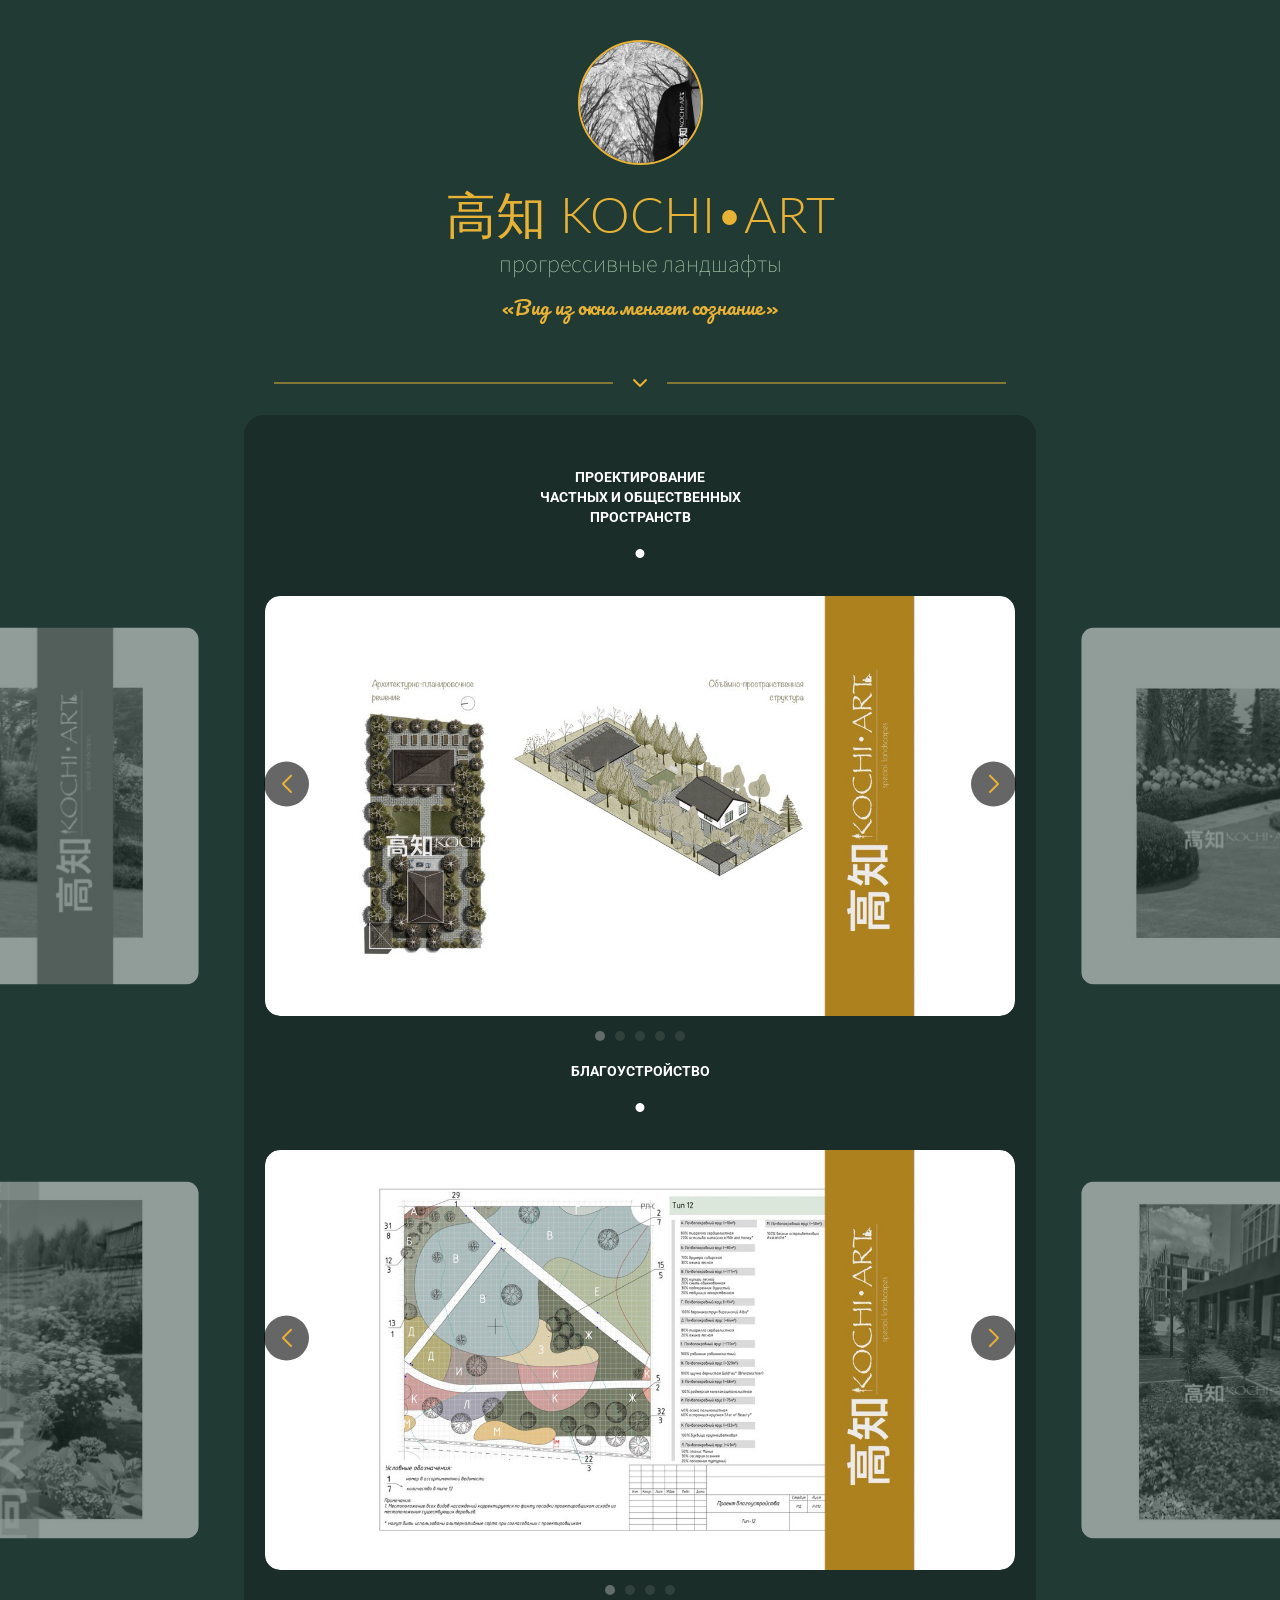
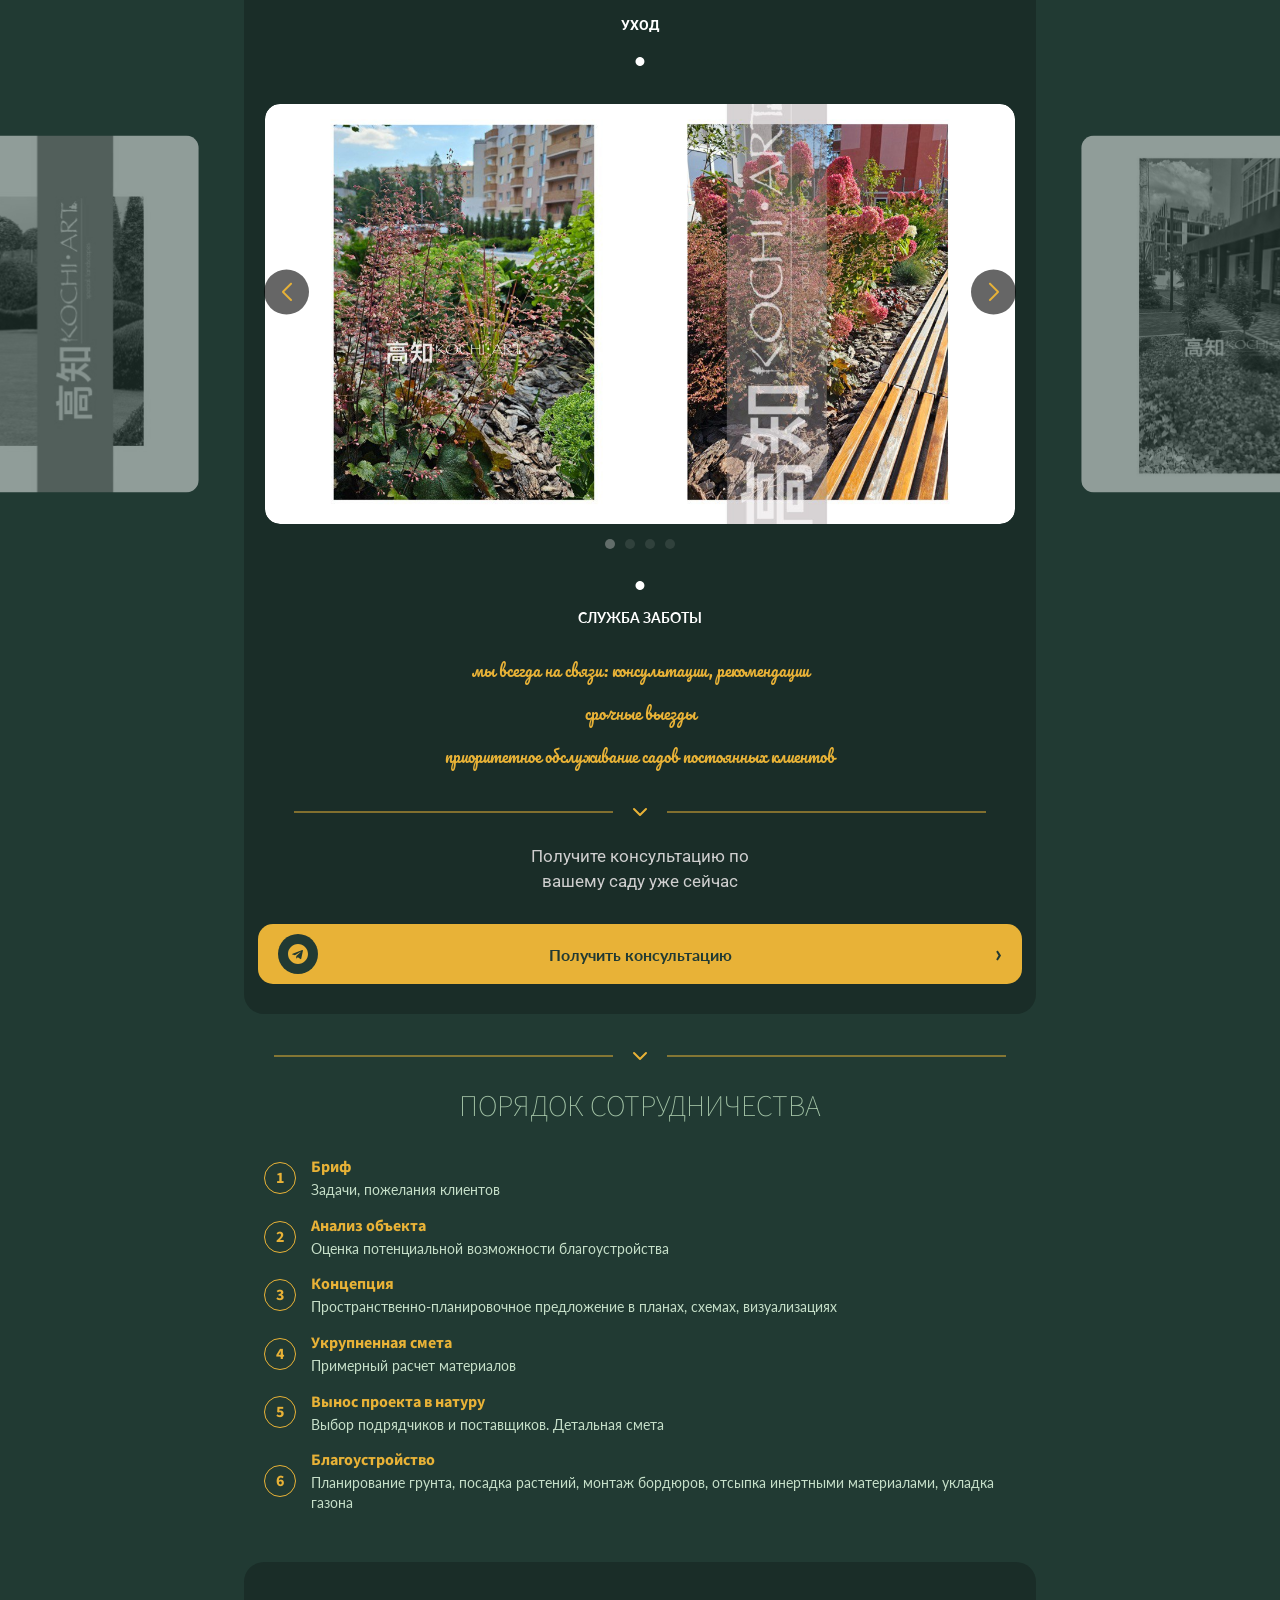
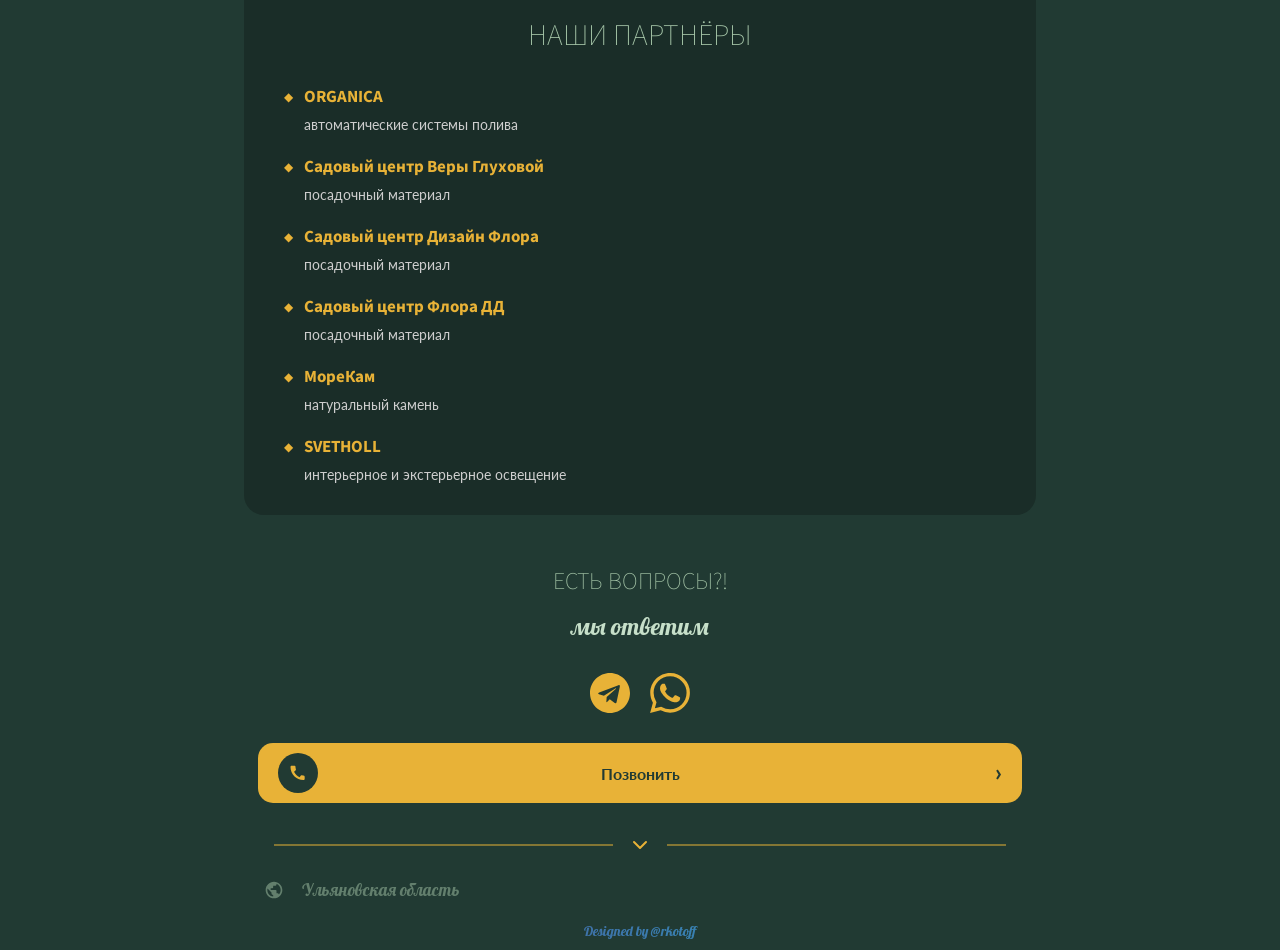
==== index.html @ e055a1ef "отовый адаптив для сайта" ====
<!DOCTYPE html>
<html lang="ru">
<head>
    <meta charset="UTF-8">
    <meta name="viewport" content="width=device-width, initial-scale=1.0">
    <title>KOCHI•ART | Ландшафт</title>
    <link rel="preconnect" href="https://fonts.googleapis.com">
    <link rel="preconnect" href="https://fonts.gstatic.com" crossorigin>
    <link href="https://fonts.googleapis.com/css2?family=Lato:wght@300;400;700&family=Lobster&family=Pacifico&family=Roboto&family=Source+Sans+Pro:wght@200&display=swap" rel="stylesheet">
    <link rel="stylesheet" href="https://cdn.jsdelivr.net/npm/swiper@11/swiper-bundle.min.css">
    <link rel="stylesheet" href="style.css">
</head>
<body>
    <div class="container">
        <!-- HEADER -->
        <header class="profile">
            <img src="images/avatar.jpg" alt="Аватар" class="avatar">
            <h1 class="main-title">高知 KOCHI•ART</h1>
            <p class="description">прогрессивные ландшафты</p>
            <p class="slogan">«Вид из окна меняет сознание»</p>
        </header>
    </div>

    <div class="header-divider">
        <svg width="24" height="24" viewBox="0 0 24 24" fill="none" xmlns="http://www.w3.org/2000/svg">
            <path d="M6 9L12 15L18 9" stroke="currentColor" stroke-width="2" stroke-linecap="round" stroke-linejoin="round"/>
        </svg>
    </div>

        <!-- ОБЩИЙ ФОН ДЛЯ ВСЕХ КАРУСЕЛЕЙ -->
        <div class="carousel-background">
            
            <!-- КАРУСЕЛЬ 1: ПРОЕКТИРОВАНИЕ -->
            <section class="service-section" id="services">
                <div class="carousel-header">
                    <h2 class="block-title">ПРОЕКТИРОВАНИЕ<br>ЧАСТНЫХ И ОБЩЕСТВЕННЫХ<br>ПРОСТРАНСТВ</h2>
                    <div class="separator">•</div>
                </div>
                
                <div class="swiper-container">
                    <div class="swiper mySwiper">
                        <div class="swiper-wrapper">
                            <div class="swiper-slide"><img src="images/photo1.jpg" alt="Проект 1"></div>
                            <div class="swiper-slide"><img src="images/photo2.jpg" alt="Проект 2"></div>
                            <div class="swiper-slide"><img src="images/photo3.jpg" alt="Проект 3"></div>
                            <div class="swiper-slide"><img src="images/photo4.jpg" alt="Проект 4"></div>
                            <div class="swiper-slide"><img src="images/photo5.jpg" alt="Проект 5"></div>
                        </div>
                        <div class="swiper-button-next"></div>
                        <div class="swiper-button-prev"></div>
                    </div>
                    <div class="swiper-pagination-outer"></div>
                </div>
            </section>

            <!-- КАРУСЕЛЬ 2: БЛАГОУСТРОЙСТВО -->
            <section class="service-section">
                <div class="carousel-header">
                    <h2 class="block-title">БЛАГОУСТРОЙСТВО</h2>
                    <div class="separator">•</div>
                </div>
                
                <div class="swiper-container">
                    <div class="swiper mySwiper2">
                        <div class="swiper-wrapper">
                            <div class="swiper-slide"><img src="images/photo6.jpg" alt="Благоустройство 1"></div>
                            <div class="swiper-slide"><img src="images/photo7.jpg" alt="Благоустройство 2"></div>
                            <div class="swiper-slide"><img src="images/photo8.jpg" alt="Благоустройство 3"></div>
                            <div class="swiper-slide"><img src="images/photo9.jpg" alt="Благоустройство 4"></div>
                        </div>
                        <div class="swiper-button-next"></div>
                        <div class="swiper-button-prev"></div>
                    </div>
                    <div class="swiper-pagination-outer"></div>
                </div>
            </section>

            <!-- КАРУСЕЛЬ 3: УХОД -->
            <section class="service-section">
                <div class="carousel-header">
                    <h2 class="block-title">УХОД</h2>
                    <div class="separator">•</div>
                </div>
                
                <div class="swiper-container">
                    <div class="swiper mySwiper3">
                        <div class="swiper-wrapper">
                            <div class="swiper-slide"><img src="images/photo10.jpg" alt="Уход 1"></div>
                            <div class="swiper-slide"><img src="images/photo11.jpg" alt="Уход 2"></div>
                            <div class="swiper-slide"><img src="images/photo1.jpg" alt="Уход 3"></div>
                            <div class="swiper-slide"><img src="images/photo2.jpg" alt="Уход 4"></div>
                        </div>
                        <div class="swiper-button-next"></div>
                        <div class="swiper-button-prev"></div>
                    </div>
                    <div class="swiper-pagination-outer"></div>
                </div>
            </section>

            <!-- СЛУЖБА ЗАБОТЫ (Текст перенесен на фон) -->
            <section class="service-section">
                <div class="separator">•</div>
                <h2 class="care-title">СЛУЖБА ЗАБОТЫ</h2>
                
                <div class="care-features">
                    <p class="care-feature">мы всегда на связи: консультации, рекомендации</p>
                    <p class="care-feature">срочные выезды</p>
                    <p class="care-feature">приоритетное обслуживание садов постоянных клиентов</p>
                </div>

                <div class="header-divider care-divider-line">
                    <svg width="24" height="24" viewBox="0 0 24 24" fill="none" xmlns="http://www.w3.org/2000/svg">
                        <path d="M6 9L12 15L18 9" stroke="currentColor" stroke-width="2" stroke-linecap="round" stroke-linejoin="round"/>
                    </svg>
                </div>

                <p class="care-cta-text">Получите консультацию по<br>вашему саду уже сейчас</p>

                <a href="https://t.me/k_irina_dd" class="care-cta-button">
                    <div class="care-button-icon">
                        <svg viewBox="0 0 24 24" fill="currentColor">
                            <path d="M12 0C5.373 0 0 5.373 0 12s5.373 12 12 12 12-5.373 12-12S18.627 0 12 0zm5.894 8.221l-1.97 9.28c-.145.658-.537.818-1.084.508l-3-2.21-1.446 1.394c-.14.18-.357.295-.6.295l.213-3.053 5.56-5.022c.242-.213-.054-.334-.373-.121l-6.869 4.326-2.96-.924c-.64-.203-.658-.64.135-.954l11.566-4.458c.538-.196 1.006.128.832.941z"/>
                        </svg>
                    </div>
                    <span>Получить консультацию</span>
                    <div class="care-button-arrow">›</div>
                </a>
            </section>

        </div>
        <!-- КОНЕЦ ОБЩЕГО ФОНА -->

    <!-- РАЗДЕЛИТЕЛЬ -->
    <div class="header-divider" style="margin-top: 30px;">
        <svg width="24" height="24" viewBox="0 0 24 24" fill="none" xmlns="http://www.w3.org/2000/svg">
            <path d="M6 9L12 15L18 9" stroke="currentColor" stroke-width="2" stroke-linecap="round" stroke-linejoin="round"/>
        </svg>
    </div>

    <!-- ПОРЯДОК СОТРУДНИЧЕСТВА -->
    <h2 class="cooperation-title">ПОРЯДОК СОТРУДНИЧЕСТВА</h2>

    <div class="cooperation-list">
        <div class="cooperation-item">
            <div class="coop-number">1</div>
            <div class="coop-content">
                <div class="coop-name">Бриф</div>
                <div class="coop-desc">Задачи, пожелания клиентов</div>
            </div>
        </div>
        <div class="cooperation-item">
            <div class="coop-number">2</div>
            <div class="coop-content">
                <div class="coop-name">Анализ объекта</div>
                <div class="coop-desc">Оценка потенциальной возможности благоустройства</div>
            </div>
        </div>
        <div class="cooperation-item">
            <div class="coop-number">3</div>
            <div class="coop-content">
                <div class="coop-name">Концепция</div>
                <div class="coop-desc">Пространственно-планировочное предложение в планах, схемах, визуализациях</div>
            </div>
        </div>
        <div class="cooperation-item">
            <div class="coop-number">4</div>
            <div class="coop-content">
                <div class="coop-name">Укрупненная смета</div>
                <div class="coop-desc">Примерный расчет материалов</div>
            </div>
        </div>
        <div class="cooperation-item">
            <div class="coop-number">5</div>
            <div class="coop-content">
                <div class="coop-name">Вынос проекта в натуру</div>
                <div class="coop-desc">Выбор подрядчиков и поставщиков. Детальная смета</div>
            </div>
        </div>
        <div class="cooperation-item">
            <div class="coop-number">6</div>
            <div class="coop-content">
                <div class="coop-name">Благоустройство</div>
                <div class="coop-desc">Планирование грунта, посадка растений, монтаж бордюров, отсыпка инертными материалами, укладка газона</div>
            </div>
        </div>
    </div>

    <!-- НАШИ ПАРТНЁРЫ -->
    <div class="carousel-background partners-block">
        <h2 class="partners-title">НАШИ ПАРТНЁРЫ</h2>
        
        <div class="partners-grid">
            <div class="partner-item">
                <div class="partner-name">ORGANICA</div>
                <div class="partner-desc">автоматические системы полива</div>
            </div>
            <div class="partner-item">
                <div class="partner-name">Садовый центр Веры Глуховой</div>
                <div class="partner-desc">посадочный материал</div>
            </div>
            <div class="partner-item">
                <div class="partner-name">Садовый центр Дизайн Флора</div>
                <div class="partner-desc">посадочный материал</div>
            </div>
            <div class="partner-item">
                <div class="partner-name">Садовый центр Флора ДД</div>
                <div class="partner-desc">посадочный материал</div>
            </div>
            <div class="partner-item">
                <div class="partner-name">МореКам</div>
                <div class="partner-desc">натуральный камень</div>
            </div>
            <div class="partner-item">
                <div class="partner-name">SVETHOLL</div>
                <div class="partner-desc">интерьерное и экстерьерное освещение</div>
            </div>
        </div>
    </div>

        <!-- КОНТАКТЫ И ПОДВАЛ -->
        <h2 class="questions-title">ЕСТЬ ВОПРОСЫ?!</h2>
        <p class="answer-text">мы ответим</p>

        <div class="messengers-row">
            <a href="https://t.me/k_irina_dd" class="messenger-btn">
                <svg viewBox="0 0 24 24" fill="currentColor">
                    <path d="M12 0C5.373 0 0 5.373 0 12s5.373 12 12 12 12-5.373 12-12S18.627 0 12 0zm5.894 8.221l-1.97 9.28c-.145.658-.537.818-1.084.508l-3-2.21-1.446 1.394c-.14.18-.357.295-.6.295l.213-3.053 5.56-5.022c.242-.213-.054-.334-.373-.121l-6.869 4.326-2.96-.924c-.64-.203-.658-.64.135-.954l11.566-4.458c.538-.196 1.006.128.832.941z"/>
                </svg>
            </a>
            <a href="https://wa.me/79176158055" class="messenger-btn">
                <svg viewBox="0 0 24 24" fill="currentColor">
                    <path d="M17.472 14.382c-.297-.149-1.758-.867-2.03-.967-.273-.099-.471-.148-.67.15-.197.297-.767.966-.94 1.164-.173.199-.347.223-.644.075-.297-.15-1.255-.463-2.39-1.475-.883-.788-1.48-1.761-1.653-2.059-.173-.297-.018-.458.13-.606.134-.133.298-.347.446-.52.149-.174.198-.298.298-.497.099-.198.05-.371-.025-.52-.075-.149-.669-1.612-.916-2.207-.242-.579-.487-.5-.669-.51-.173-.008-.371-.01-.57-.01-.198 0-.52.074-.792.372-.272.297-1.04 1.016-1.04 2.479 0 1.462 1.065 2.875 1.213 3.074.149.198 2.096 3.2 5.077 4.487.709.306 1.262.489 1.694.625.712.227 1.36.195 1.871.118.571-.085 1.758-.719 2.006-1.413.248-.694.248-1.289.173-1.413-.074-.124-.272-.198-.57-.347m-5.421 7.403h-.004a9.87 9.87 0 01-5.031-1.378l-.361-.214-3.741.982.998-3.648-.235-.374a9.86 9.86 0 01-1.51-5.26c.001-5.45 4.436-9.884 9.888-9.884 2.64 0 5.122 1.03 6.988 2.898a9.825 9.825 0 012.893 6.994c-.003 5.45-4.437 9.884-9.885 9.884m8.413-18.297A11.815 11.815 0 0012.05 0C5.495 0 .16 5.335.157 11.892c0 2.096.547 4.142 1.588 5.945L.057 24l6.305-1.654a11.882 11.882 0 005.683 1.448h.005c6.554 0 11.89-5.335 11.893-11.893a11.821 11.821 0 00-3.48-8.413z"/>
                </svg>
            </a>
        </div>

        <a href="tel:+79176158055" class="care-cta-button call-button">
            <div class="care-button-icon">
                <svg viewBox="0 0 24 24" fill="currentColor">
                    <path d="M20.01 15.38c-1.23 0-2.42-.2-3.53-.56a.977.977 0 00-1.01.24l-1.57 1.97c-2.83-1.49-5.15-3.8-6.62-6.63l1.97-1.57c.26-.29.35-.69.24-1.01a17.502 17.502 0 01-.56-3.53c0-.54-.45-.99-.99-.99H4.19C3.65 3.28 3 3.92 3 4.72c0 8.61 6.96 15.57 15.57 15.57.8 0 1.44-.65 1.44-1.19V16.37c0-.55-.45-.99-.99-.99z"/>
                </svg>
            </div>
            <span>Позвонить</span>
            <div class="care-button-arrow">›</div>
        </a>

        <div class="header-divider">
            <svg width="24" height="24" viewBox="0 0 24 24" fill="none" xmlns="http://www.w3.org/2000/svg">
                <path d="M6 9L12 15L18 9" stroke="currentColor" stroke-width="2" stroke-linecap="round" stroke-linejoin="round"/>
            </svg>
        </div>

        <div class="footer-location">
            <svg width="20" height="20" viewBox="0 0 24 24" fill="currentColor" xmlns="http://www.w3.org/2000/svg" style="margin-right: 8px;">
                <path d="M12 2C6.48 2 2 6.48 2 12C2 17.52 6.48 22 12 22C17.52 22 22 17.52 22 12C22 6.48 17.52 2 12 2ZM11 19.93C7.05 19.44 4 16.08 4 12C4 11.38 4.08 10.79 4.21 10.21L9 15V16C9 17.1 9.9 18 11 18V19.93ZM17.9 17.39C17.64 16.58 16.9 16 16 16H15V13C15 12.45 14.55 12 14 12H8V10H10C10.55 10 11 9.55 11 9V7H13C14.1 7 15 6.1 15 5V4.59C17.93 5.78 20 8.65 20 12C20 14.08 19.2 15.97 17.9 17.39Z"/>
            </svg>
            <span>Ульяновская область</span>
        </div>

        <a href="https://t.me/rkotoff" class="designer-credit">Designed by @rkotoff</a>
    <script src="https://cdn.jsdelivr.net/npm/swiper@11/swiper-bundle.min.js"></script>
    <script>
        // Массив классов твоих слайдеров
        const sliders = ['.mySwiper', '.mySwiper2', '.mySwiper3'];

        sliders.forEach(selector => {
            new Swiper(selector, {
                centeredSlides: true,
                loop: true,
                loopedSlides: 4, // Обязательно для корректной работы loop + auto
                slideToClickedSlide: true, // При клике на боковой слайд он встанет в центр
                grabCursor: true, // Курсор-рука для удобства
                observer: true, // Обновляет слайдер при изменении элементов
                observeParents: true, // Обновляет слайдер при изменении родительских блоков
                watchSlidesProgress: true, // Следит за прогрессом для корректных анимаций
                roundLengths: true, // Округляет значения, чтобы текст и фото не размывались
                navigation: {
                    nextEl: `${selector} .swiper-button-next`,
                    prevEl: `${selector} .swiper-button-prev`,
                },
                pagination: {
                    // Ищем пагинацию, которая идет сразу после слайдера
                    el: `${selector} + .swiper-pagination-outer`,
                    type: 'bullets',
                    clickable: true,
                },
                // Адаптивные настройки (breakpoints)
                breakpoints: {
                    // Настройки для мобильных (ширина >= 320px)
                    320: {
                        slidesPerView: 'auto',
                        spaceBetween: 5
                    },
                    // Настройки для планшетов и десктопов (ширина >= 768px)
                    768: {
                        slidesPerView: 'auto', // Автоматическая ширина (как было раньше)
                        spaceBetween: 10
                    }
                }
            });
        });
    </script>
</body>
</html>
---- style.css ----
:root {
    --bg-color: #213a33;
    --card-bg: #1a2d28;
    --gold: #e8b237;
    --text-green: #c6dfc9;
    --white: #ffffff;
}

body {
    background-color: var(--bg-color);
    color: var(--text-green);
    font-family: 'Lato', sans-serif;
    margin: 0;
    overflow-x: hidden;
}

/* Глобальная настройка для корректного расчета ширины с учетом отступов */
*, *::before, *::after {
    box-sizing: border-box;
}

.container {
    width: 100%;
    max-width: 480px;
    margin: 0 auto;
    padding: 20px 0;
}

/* ======================================== */
/* HEADER */
/* ======================================== */
.profile { 
    text-align: center; 
    padding: 0 20px; 
}

.avatar { 
    width: 125px; 
    height: 125px; 
    border-radius: 50%; 
    border: 2px solid var(--gold); 
    margin: 20px auto; 
    object-fit: cover; 
    display: block; 
}

.main-title { 
    font-family: 'Lato', sans-serif;
    font-weight: 300;
    color: var(--gold);
    font-size: 50px;
    line-height: 58px;
    margin: 10px 0 5px;
}

.description { 
    font-family: 'Source Sans Pro', sans-serif;
    font-weight: 200;
    color: rgb(164, 196, 167);
    font-size: 24px;
    line-height: 34px;
    margin: 5px 0;
}

.slogan { 
    font-family: 'Pacifico', cursive;
    font-weight: 400;
    color: var(--gold);
    font-size: 20px;
    line-height: 29px;
    margin: 10px 0;
}

.header-divider {
    display: flex;
    align-items: center;
    justify-content: center;
    margin: 20px auto; /* Центрируем блок */
    width: 100%;
    max-width: 792px;
    padding: 0 15px;   /* Отступы по краям */
    box-sizing: border-box;
    color: var(--gold);
}

.header-divider::before,
.header-divider::after {
    content: '';
    display: block;
    flex: 1;           /* Линии растягиваются на всю ширину */
    height: 2px;       /* Увеличили высоту на 1 пиксель */
    background: var(--gold);
    margin: 0 15px;
    opacity: 0.5;
}

.care-divider-line {
    width: auto;
    margin: 20px 20px;
}

/* ======================================== */
/* ОБЩИЙ ФОН ДЛЯ ВСЕХ КАРУСЕЛЕЙ */
/* ======================================== */
.carousel-background {
    background-color: var(--card-bg);
    width: 100%;
    max-width: 792px;
    margin: 0 auto;
    border-radius: 20px;
    padding: 40px 0 30px;
}

/* ======================================== */
/* СЕКЦИИ КАРУСЕЛЕЙ */
/* ======================================== */
.service-section { 
    text-align: center; 
}

.carousel-header {
    margin-bottom: 20px; /* От заголовка до фото */
    padding: 0 20px;
}

.block-title { 
    font-family: 'Roboto', sans-serif;
    font-weight: 700;
    color: rgb(255, 255, 255);
    font-size: 14px;
    line-height: 20px;
    text-transform: uppercase;
    margin-bottom: 10px;
}

.separator { 
    color: var(--white); 
    font-size: 24px; 
    margin: 5px 0 0; 
}

/* ======================================== */
/* КОНТЕЙНЕР СЛАЙДЕРА - ЦЕНТРИРОВАНИЕ */
/* ======================================== */
.swiper-container {
    width: 100%;
    max-width: 100%;
    margin: 0 auto;
    position: relative;
}

.swiper {
    width: 100%;
    padding: 10px 0 !important;
    overflow: visible !important;
}

.swiper-wrapper {
    display: flex;
}

.swiper-slide {
    width: 310px;
    height: 190px;
    border-radius: 15px;
    overflow: hidden;
    flex-shrink: 0;
    /* Центрируем картинку внутри слайда */
    display: flex;
    justify-content: center;
    align-items: center;
}

.swiper-slide-active {
}

.swiper-slide img {
    width: 100%;
    height: 100%;
    object-fit: cover;
    border-radius: 15px;
    filter: grayscale(100%);
    /* Переносим анимацию сюда */
    transition: all 0.4s ease;
    transform: scale(0.85);
    opacity: 0.5;
}

.swiper-slide-active img {
    filter: grayscale(0%);
    transform: scale(1);
    opacity: 1;
}

/* Стрелки навигации */
.swiper-button-next,
.swiper-button-prev {
    width: 45px !important;
    height: 45px !important;
    background: rgba(0, 0, 0, 0.6) !important;
    border-radius: 50% !important;
    color: var(--gold) !important;
    top: 50% !important;
    transform: translateY(-50%) !important;
    z-index: 20;
}

.swiper-button-next::after,
.swiper-button-prev::after {
    font-size: 18px !important;
    font-weight: bold !important;
}

.swiper-button-next {
    right: 20px !important;
}

.swiper-button-prev {
    left: 20px !important;
}

/* ======================================== */
/* ПАГИНАЦИЯ - ОТСТУПЫ */
/* ======================================== */
.swiper-pagination-outer {
    margin-top: 5px; /* 5px от фото до кружочков */
    margin-bottom: 20px; /* 20px от кружочков до следующего заголовка */
    display: flex;
    justify-content: center;
    align-items: center;
}

.swiper-pagination-bullet {
    width: 10px;
    height: 10px;
    background: #30413c !important;
    opacity: 1 !important;
    margin: 0 5px !important;
}

.swiper-pagination-bullet-active {
    background: #626d6a !important;
    opacity: 1 !important;
}

/* ======================================== */
/* Блок Порядок сотрудничества */
/* ======================================== */
.workflow-list {
    padding: 0 25px;
    text-align: center;
}

.workflow-list p {
    font-size: 14px;
    color: var(--text-green);
    margin: 8px 0;
    line-height: 1.4;
}

/* ======================================== */
/* Нижние элементы */
/* ======================================== */
.dark-card, .button-row, .tap-button-outline { 
    margin: 12px 15px; 
}

.dark-card { 
    background: var(--card-bg); 
    border-radius: 15px; 
    padding: 25px; 
    text-align: center; 
}

.script-text { 
    font-family: 'Pacifico', cursive; 
    color: var(--text-green); 
    font-size: 22px; 
}

.button-row { 
    display: flex; 
    gap: 10px; 
}

.tap-button { 
    flex: 1; 
    background: var(--gold); 
    color: var(--bg-color); 
    text-align: center; 
    padding: 16px; 
    border-radius: 15px; 
    font-weight: 700; 
    text-decoration: none; 
}

.tap-button-outline { 
    display: block; 
    border: 2px solid var(--gold); 
    color: var(--gold); 
    text-align: center; 
    padding: 16px; 
    border-radius: 15px; 
    font-weight: 700; 
    text-decoration: none; 
}

.footer-location { 
    text-align: center; 
    font-size: 13px; 
    opacity: 0.5; 
    margin-top: 20px; 
    padding-bottom: 40px; 
}

/* ======================================== */
/* СЛУЖБА ЗАБОТЫ */
/* ======================================== */
.care-service-section {
    padding: 60px 15px;
    text-align: center;
    margin: 0 15px;
}

.care-title {
    color: var(--white);
    font-size: 14px;
    font-weight: 700;
    text-transform: uppercase;
    margin-bottom: 30px;
}

.care-features {
    margin-bottom: 30px;
}

.care-feature {
    font-family: 'Pacifico', cursive;
    color: var(--gold);
    font-size: 16px;
    margin: 15px 0;
}

.care-divider {
    margin: 30px 0;
    color: var(--gold);
    font-size: 24px;
}

.care-subtitle {
    color: var(--text-green);
    font-size: 16px;
    margin-bottom: 30px;
}

.care-button {
    display: flex;
    align-items: center;
    justify-content: space-between;
    background: var(--gold);
    color: var(--bg-color);
    padding: 20px 25px;
    border-radius: 12px;
    text-decoration: none;
    font-weight: 700;
    font-size: 16px;
}

.care-button-icon {
    position: absolute;
    left: 20px;
    width: 40px;
    height: 40px;
    background: var(--bg-color);
    border-radius: 50%;
    display: flex;
    align-items: center;
    justify-content: center;
    margin-right: 0;
}

.care-button-icon svg {
    width: 20px;
    height: 20px;
    fill: var(--gold);
}

.care-button-arrow {
    position: absolute;
    right: 20px;
    font-size: 24px;
    margin-left: 0;
    margin-bottom: 4px; /* Визуально поднимаем стрелку для центрирования */
}

/* Новые стили для призыва к действию внутри фона */
.care-cta-text {
    font-family: 'Roboto', sans-serif;
    font-weight: 400;
    color: rgb(206, 206, 206);
    font-size: 17px;
    line-height: 25px;
    margin: 20px 0 30px;
}

.care-cta-button {
    display: flex;
    align-items: center;
    justify-content: center; /* Центрируем текст */
    width: auto; /* Автоматическая ширина, чтобы работали отступы */
    max-width: 764px;
    height: 60px;
    background: var(--gold);
    color: var(--bg-color);
    border-radius: 15px;
    text-decoration: none;
    font-weight: 700;
    font-size: 16px;
    padding: 0 65px; /* Увеличили отступы, чтобы текст не налезал на иконки */
    margin: 0 auto; /* Центрирование */
    position: relative;
    overflow: hidden; /* Чтобы блик не вылезал за границы */
    position: relative; /* Для абсолютного позиционирования иконок */
}

/* Анимация блика */
.care-cta-button::before {
    content: '';
    position: absolute;
    top: 0;
    left: -50px;
    width: 20px;
    height: 100%;
    background: linear-gradient(to right, transparent, rgba(255, 255, 255, 0.6), transparent);
    transform: skewX(-20deg);
    animation: shine 3s infinite linear;
}

@keyframes shine {
    0% { left: -50px; }
    20% { left: 120%; } /* Быстрый пролет */
    100% { left: 120%; } /* Пауза */
}

/* ======================================== */
/* ПОРЯДОК СОТРУДНИЧЕСТВА */
/* ======================================== */
.cooperation-title {
    font-family: "Source Sans Pro", sans-serif;
    font-weight: 200;
    color: rgb(164, 196, 167);
    font-size: 30px;
    line-height: 38px;
    text-align: center;
    margin: 20px 0 30px;
}

.cooperation-list {
    width: 100%;
    max-width: 792px;
    margin: 0 auto 50px;
    padding: 0 20px;
    box-sizing: border-box;
}

.cooperation-item {
    display: flex;
    align-items: center;
    margin-bottom: 15px;
}

.coop-number {
    font-family: "Source Sans Pro", sans-serif;
    font-weight: 700;
    color: var(--gold);
    font-size: 16px;
    margin-right: 15px;
    width: 32px;
    height: 32px;
    border: 1px solid var(--gold);
    border-radius: 50%;
    display: flex;
    align-items: center;
    justify-content: center;
    flex-shrink: 0;
}

.coop-name {
    font-family: "Source Sans Pro", sans-serif;
    font-weight: 700;
    color: var(--gold);
    font-size: 16px;
    margin-bottom: 2px;
}

.coop-desc {
    font-family: 'Lato', sans-serif;
    color: var(--text-green);
    font-size: 14px;
    line-height: 1.4;
}

/* ======================================== */
/* НАШИ ПАРТНЁРЫ */
/* ======================================== */
.partners-block {
    margin-bottom: 50px;
    text-align: center;
    padding-top: 30px;
}

.partners-title {
    font-family: "Source Sans Pro", sans-serif;
    font-weight: 200;
    color: rgb(164, 196, 167);
    font-size: 30px;
    line-height: 38px;
    margin-bottom: 30px;
}

.partners-grid {
    display: flex;
    flex-direction: column;
    text-align: left;
    gap: 20px;
    padding: 0 40px;
}

.partner-item {
    width: 100%;
    position: relative;
    padding-left: 20px; /* Место для символа */
    box-sizing: border-box;
}

.partner-item::before {
    content: '◆'; /* Золотой ромб */
    position: absolute;
    left: 0;
    top: 4px;
    color: var(--gold);
    font-size: 12px;
}

.partner-name {
    font-family: "Source Sans Pro", sans-serif;
    font-weight: 700;
    color: rgb(232, 178, 55);
    font-size: 17px;
    line-height: 25px;
    margin-bottom: 5px;
}

.partner-desc {
    font-family: 'Lato', sans-serif;
    font-weight: 400;
    color: rgb(206, 206, 206);
    font-size: 14px;
    line-height: 20px;
}

/* ======================================== */
/* КОНТАКТЫ И ПОДВАЛ */
/* ======================================== */
.questions-title {
    font-family: "Source Sans Pro", sans-serif;
    font-weight: 200;
    color: rgb(164, 196, 167);
    font-size: 24px;
    line-height: 34px;
    text-align: center;
    margin: 40px 0 10px;
}

.answer-text {
    font-family: 'Lobster', cursive;
    font-weight: 400;
    color: rgb(198, 223, 201);
    font-size: 24px;
    line-height: 34px;
    text-align: center;
    margin: 0 0 30px;
    padding: 0 15px; /* Добавляем отступы, чтобы текст не прилипал к краям на мобильном */
}

.messengers-row {
    display: flex;
    justify-content: center;
    gap: 20px;
    margin-bottom: 30px;
}

.messenger-btn {
    width: 40px;
    height: 40px;
    color: var(--gold);
    transition: transform 0.2s;
}

.messenger-btn:active {
    transform: scale(0.95);
}

.call-button {
    margin-bottom: 30px; /* Отступ до разделителя */
}

.footer-location {
    font-family: 'Lobster', cursive;
    font-weight: 400;
    color: rgb(164, 196, 167);
    font-size: 17px;
    line-height: 25px;
    width: 100%;
    max-width: 792px;
    margin: 0 auto 20px; /* Центрируем блок */
    padding: 0 20px;   /* Небольшие отступы для мобильных */
    box-sizing: border-box;
    display: flex;
    align-items: center;
    gap: 10px;
}

.designer-credit {
    font-family: 'Lobster', cursive;
    font-size: 14px;
    text-align: center;
    margin-bottom: 10px;
    font-weight: 400;
    display: block;
    text-decoration: none;
    background: linear-gradient(90deg, #5b247a, #1bcedf, #5b247a); /* Темно-фиолетовый перелив */
    background-size: 200% auto;
    -webkit-background-clip: text;
    -webkit-text-fill-color: transparent;
    animation: shineText 3s linear infinite;
}

@keyframes shineText {
    to {
        background-position: 200% center;
    }
}

/* ======================================== */
/* АДАПТИВНОСТЬ */
/* ======================================== */
@media (max-width: 768px) {
    .carousel-background {
        width: auto;
        margin-left: 5px;
        margin-right: 5px;
        border-radius: 20px;
        padding: 30px 0;
    }

    /* Добавляем отступы для кнопки консультации на мобильных */
    .care-cta-button {
        margin-left: 20px;
        margin-right: 20px;
    }
    
    .swiper {
        overflow: hidden !important;
    }

    .swiper-container {
        width: 100%;
    }
    
    .swiper-slide {
        width: 80%;
        height: auto;
        aspect-ratio: 3 / 2;
        border-radius: 15px;
    }

    /* Возвращаем стрелки навигации на мобильных */
    .swiper-button-next,
    .swiper-button-prev {
        display: flex !important;
        width: 35px !important; /* Увеличили на ~15% */
        height: 35px !important;
        top: 60% !important; /* Опускаем еще ниже, чтобы попасть в центр фото */
    }

    .swiper-button-next::after,
    .swiper-button-prev::after {
        font-size: 14px !important; /* Чуть увеличили стрелочку */
    }
    
    .main-title {
        font-size: 32px;
        line-height: 44px;
    }
    
    .description {
        font-size: 18px;
        line-height: 26px;
        padding: 0 10px; /* Чтобы длинный текст не прилипал */
    }
    
    .partners-grid {
        padding: 0 20px;
    }
}

/* Добавляем стиль для планшетов (между мобилкой и ноутбуком) */
@media (min-width: 769px) and (max-width: 1023px) {
    .container {
        max-width: 720px; /* Оптимальная ширина для планшета */
    }
    
    /* Логика как на мобильном: скрываем лишнее, резиновая ширина */
    .swiper {
        overflow: hidden !important;
    }

    .swiper-slide {
        width: 80%;
        height: auto;
        aspect-ratio: 3 / 2;
    }

    /* Стрелки как на мобильном */
    .swiper-button-next,
    .swiper-button-prev {
        width: 35px !important;
        height: 35px !important;
        top: 60% !important;
    }

    .swiper-button-next::after,
    .swiper-button-prev::after {
        font-size: 14px !important;
    }
}

/* Добавляем промежуточный стиль для ноутбуков (от 1024px) */
@media (min-width: 1024px) {
    .container {
        max-width: 900px;
    }
    
    .swiper-slide {
        width: 750px; /* Увеличили, чтобы заполнить фон как на ПК */
        height: 420px;
    }
}

/* Расширяем стиль больших мониторов (включая 1600x900 и 1920x1080) */
@media (min-width: 1440px) {
    .swiper-slide {
        width: 770px;
        height: 430px;
    }
    
    .container {
        max-width: 1400px;
    }
}
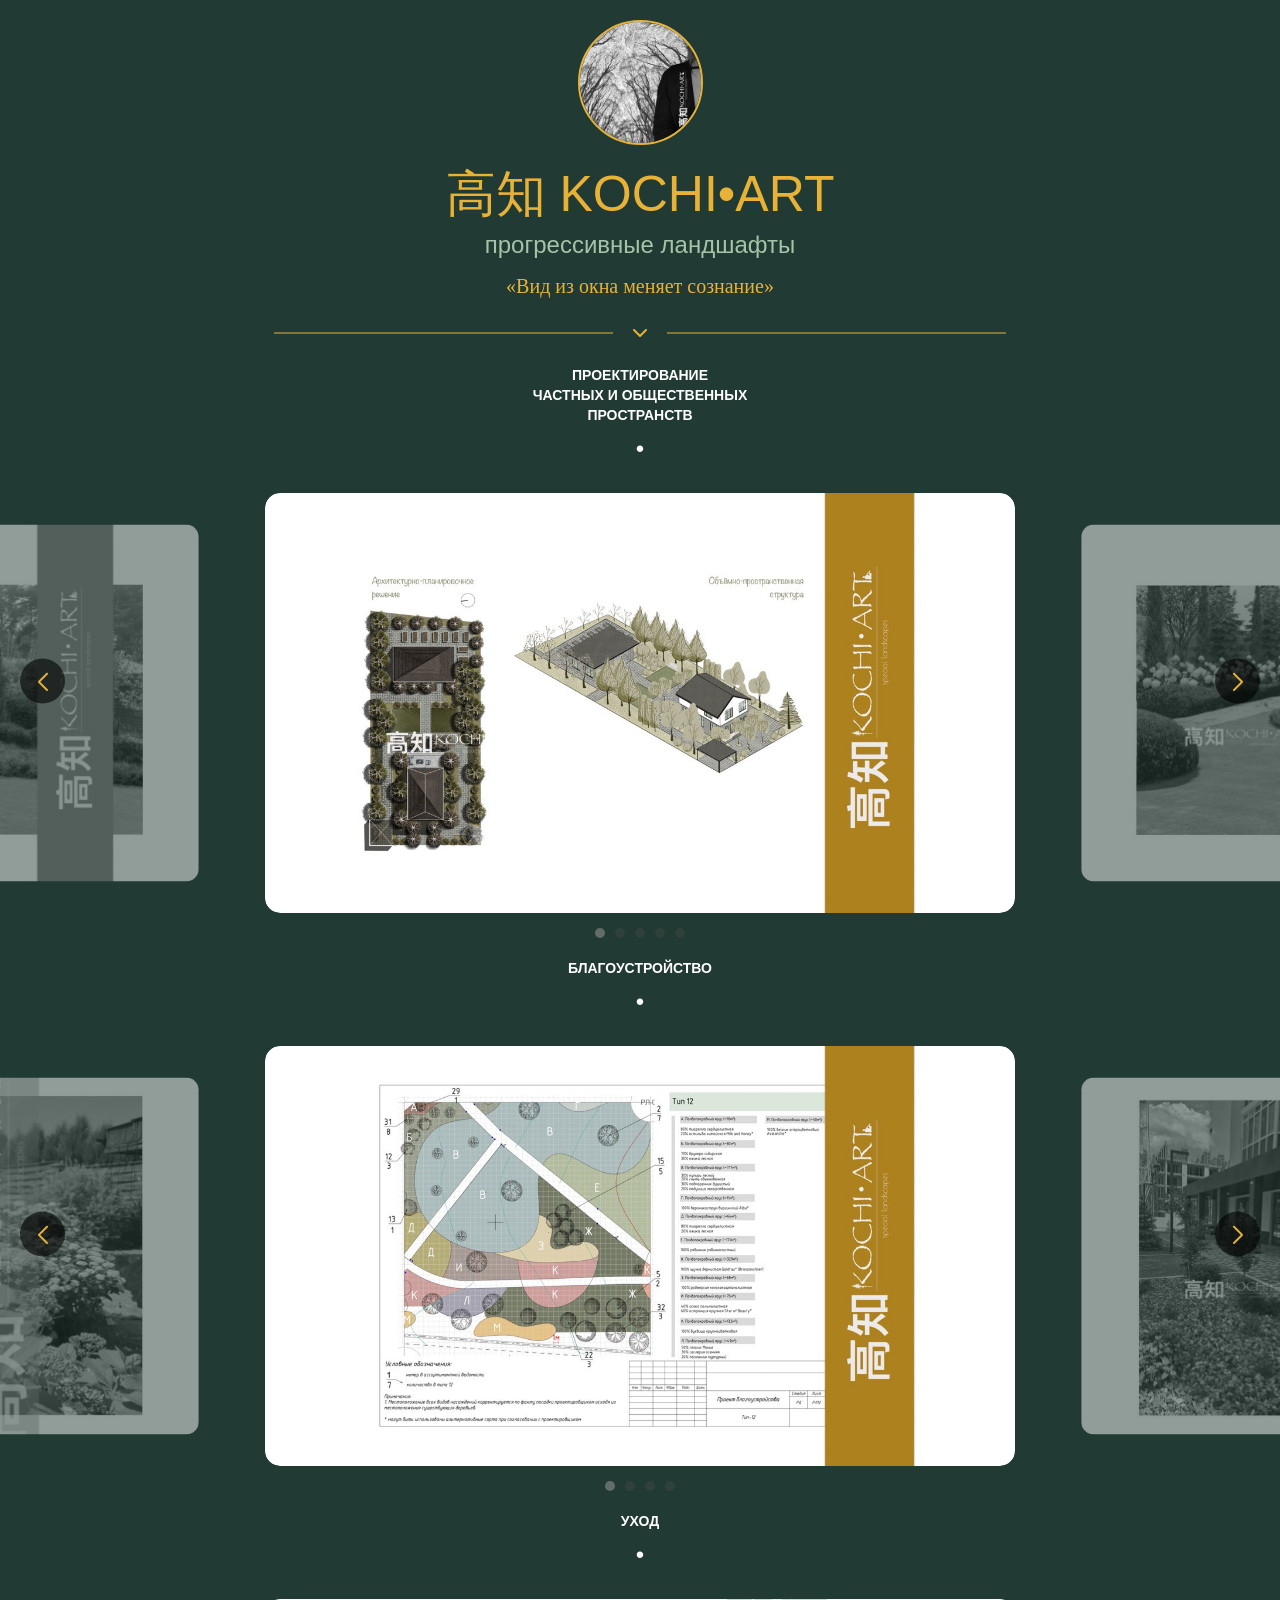
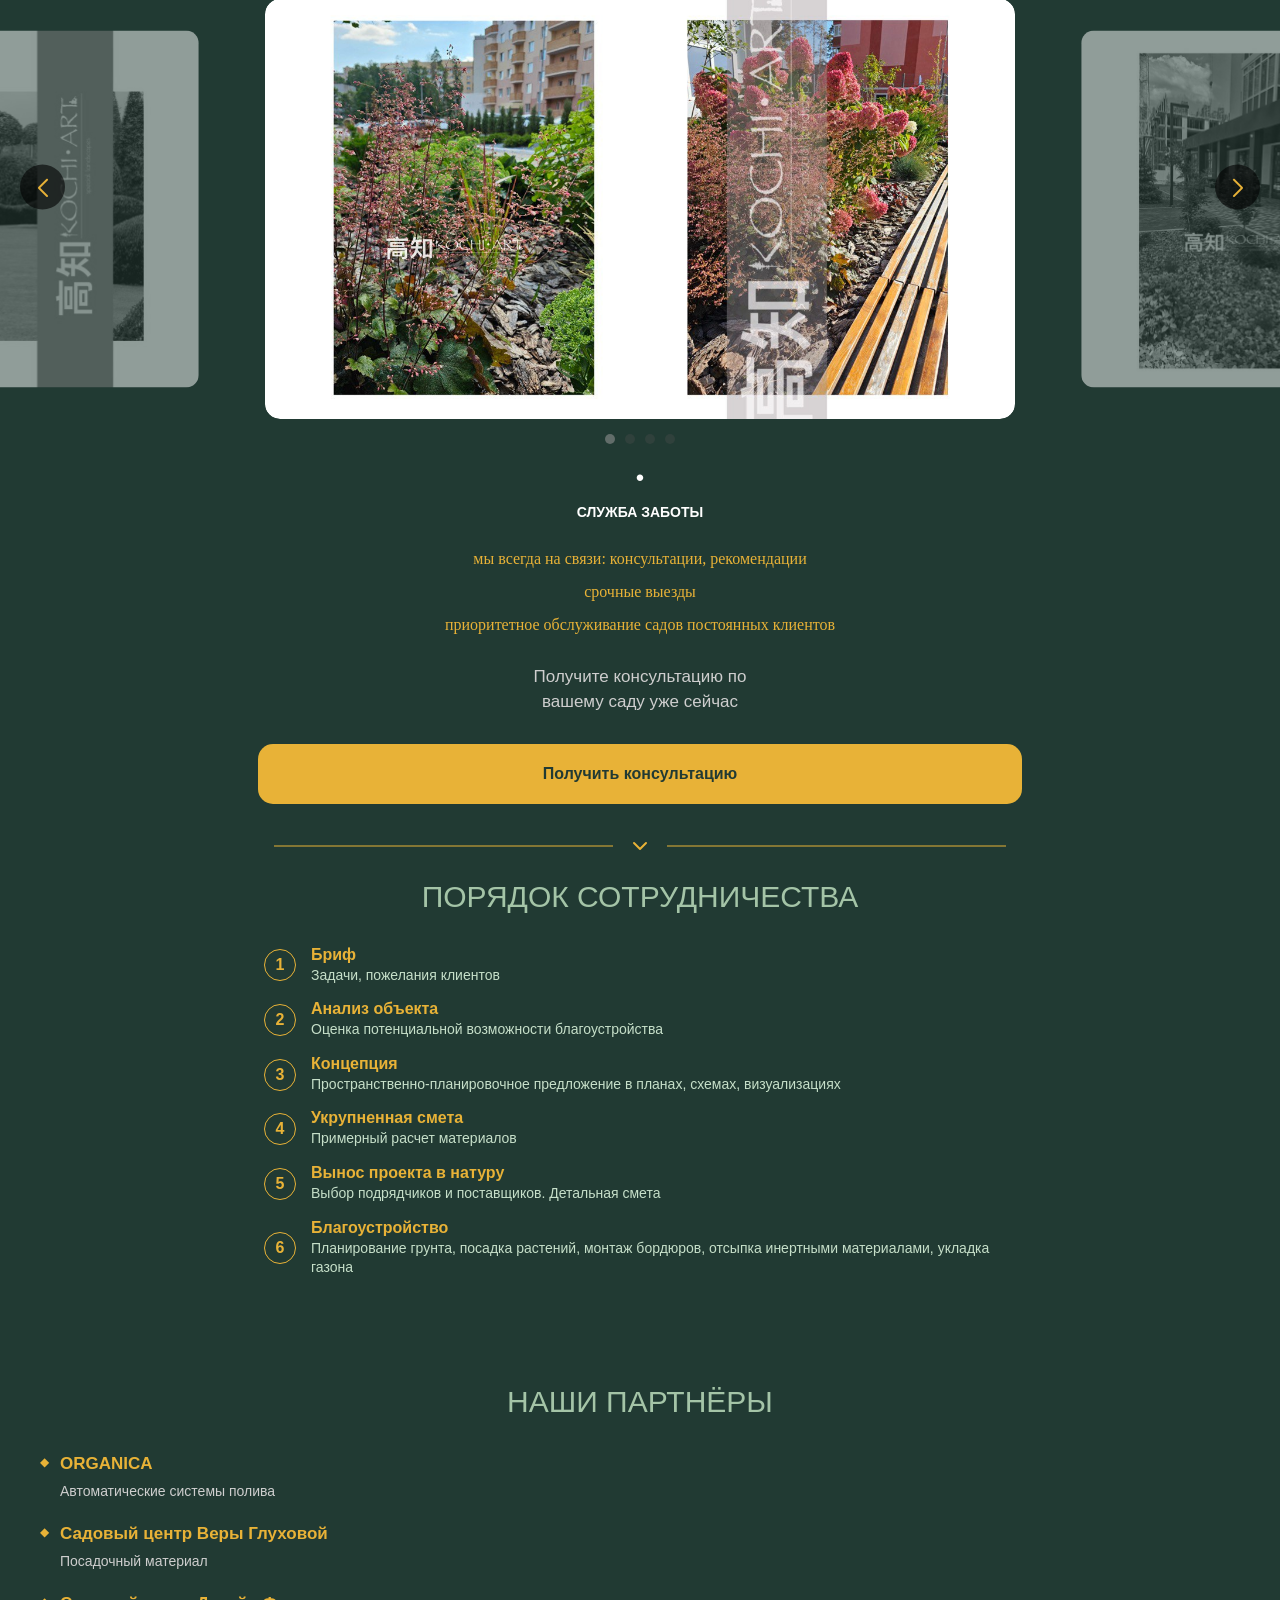
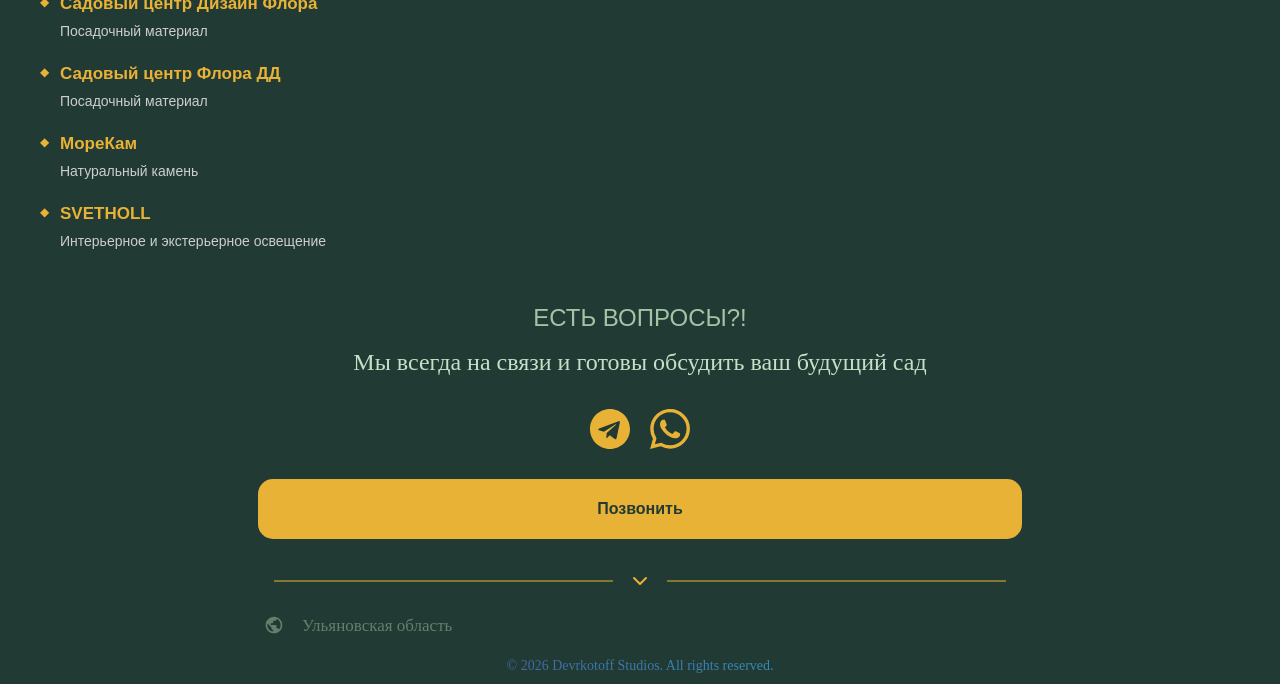
==== commit 666dfce9: "Refactor index.html structure and update content" ====
--- a/index.html
+++ b/index.html
@@ -4,22 +4,21 @@
     <meta charset="UTF-8">
     <meta name="viewport" content="width=device-width, initial-scale=1.0">
     <title>KOCHI•ART | Ландшафт</title>
+    <meta name="author" content="KOCHI ART">
+    <meta name="copyright" content="KOCHI ART, 2026">
     <link rel="preconnect" href="https://fonts.googleapis.com">
     <link rel="preconnect" href="https://fonts.gstatic.com" crossorigin>
-    <link href="https://fonts.googleapis.com/css2?family=Lato:wght@300;400;700&family=Lobster&family=Pacifico&family=Roboto&family=Source+Sans+Pro:wght@200&display=swap" rel="stylesheet">
+    <link href="https://fonts.googleapis.com/css2?family=Cormorant+Garamond:ital,wght@0,300;0,400;0,600;1,400&family=Manrope:wght@200;300;400;600&display=swap" rel="stylesheet">
     <link rel="stylesheet" href="https://cdn.jsdelivr.net/npm/swiper@11/swiper-bundle.min.css">
     <link rel="stylesheet" href="style.css">
 </head>
 <body>
-    <div class="container">
-        <!-- HEADER -->
-        <header class="profile">
-            <img src="images/avatar.jpg" alt="Аватар" class="avatar">
-            <h1 class="main-title">高知 KOCHI•ART</h1>
-            <p class="description">прогрессивные ландшафты</p>
-            <p class="slogan">«Вид из окна меняет сознание»</p>
-        </header>
-    </div>
+    <header class="profile">
+        <img src="images/avatar.jpg" alt="Аватар" class="avatar">
+        <h1 class="main-title">高知 KOCHI•ART</h1>
+        <p class="description">прогрессивные ландшафты</p>
+        <p class="slogan">«Вид из окна меняет сознание»</p>
+    </header>
 
     <div class="header-divider">
         <svg width="24" height="24" viewBox="0 0 24 24" fill="none" xmlns="http://www.w3.org/2000/svg">
@@ -27,11 +26,9 @@
         </svg>
     </div>
 
-        <!-- ОБЩИЙ ФОН ДЛЯ ВСЕХ КАРУСЕЛЕЙ -->
-        <div class="carousel-background">
+    <main class="main-grid">
             
-            <!-- КАРУСЕЛЬ 1: ПРОЕКТИРОВАНИЕ -->
-            <section class="service-section" id="services">
+            <section class="service-section service-card" id="services">
                 <div class="carousel-header">
                     <h2 class="block-title">ПРОЕКТИРОВАНИЕ<br>ЧАСТНЫХ И ОБЩЕСТВЕННЫХ<br>ПРОСТРАНСТВ</h2>
                     <div class="separator">•</div>
@@ -53,8 +50,7 @@
                 </div>
             </section>
 
-            <!-- КАРУСЕЛЬ 2: БЛАГОУСТРОЙСТВО -->
-            <section class="service-section">
+            <section class="service-section service-card">
                 <div class="carousel-header">
                     <h2 class="block-title">БЛАГОУСТРОЙСТВО</h2>
                     <div class="separator">•</div>
@@ -75,8 +71,7 @@
                 </div>
             </section>
 
-            <!-- КАРУСЕЛЬ 3: УХОД -->
-            <section class="service-section">
+            <section class="service-section service-card">
                 <div class="carousel-header">
                     <h2 class="block-title">УХОД</h2>
                     <div class="separator">•</div>
@@ -97,8 +92,7 @@
                 </div>
             </section>
 
-            <!-- СЛУЖБА ЗАБОТЫ (Текст перенесен на фон) -->
-            <section class="service-section">
+            <section class="service-section care-card">
                 <div class="separator">•</div>
                 <h2 class="care-title">СЛУЖБА ЗАБОТЫ</h2>
                 
@@ -108,141 +102,123 @@
                     <p class="care-feature">приоритетное обслуживание садов постоянных клиентов</p>
                 </div>
 
-                <div class="header-divider care-divider-line">
-                    <svg width="24" height="24" viewBox="0 0 24 24" fill="none" xmlns="http://www.w3.org/2000/svg">
-                        <path d="M6 9L12 15L18 9" stroke="currentColor" stroke-width="2" stroke-linecap="round" stroke-linejoin="round"/>
-                    </svg>
-                </div>
-
                 <p class="care-cta-text">Получите консультацию по<br>вашему саду уже сейчас</p>
 
                 <a href="https://t.me/k_irina_dd" class="care-cta-button">
-                    <div class="care-button-icon">
-                        <svg viewBox="0 0 24 24" fill="currentColor">
-                            <path d="M12 0C5.373 0 0 5.373 0 12s5.373 12 12 12 12-5.373 12-12S18.627 0 12 0zm5.894 8.221l-1.97 9.28c-.145.658-.537.818-1.084.508l-3-2.21-1.446 1.394c-.14.18-.357.295-.6.295l.213-3.053 5.56-5.022c.242-.213-.054-.334-.373-.121l-6.869 4.326-2.96-.924c-.64-.203-.658-.64.135-.954l11.566-4.458c.538-.196 1.006.128.832.941z"/>
-                        </svg>
-                    </div>
-                    <span>Получить консультацию</span>
-                    <div class="care-button-arrow">›</div>
+                    Получить консультацию
                 </a>
             </section>
 
-        </div>
-        <!-- КОНЕЦ ОБЩЕГО ФОНА -->
-
-    <!-- РАЗДЕЛИТЕЛЬ -->
+    </main>
+
     <div class="header-divider" style="margin-top: 30px;">
         <svg width="24" height="24" viewBox="0 0 24 24" fill="none" xmlns="http://www.w3.org/2000/svg">
             <path d="M6 9L12 15L18 9" stroke="currentColor" stroke-width="2" stroke-linecap="round" stroke-linejoin="round"/>
         </svg>
     </div>
 
-    <!-- ПОРЯДОК СОТРУДНИЧЕСТВА -->
-    <h2 class="cooperation-title">ПОРЯДОК СОТРУДНИЧЕСТВА</h2>
+    <div class="section-wrapper">
+        <h2 class="cooperation-title">ПОРЯДОК СОТРУДНИЧЕСТВА</h2>
 
     <div class="cooperation-list">
         <div class="cooperation-item">
             <div class="coop-number">1</div>
-            <div class="coop-content">
+            <div class="coop-text">
                 <div class="coop-name">Бриф</div>
                 <div class="coop-desc">Задачи, пожелания клиентов</div>
             </div>
         </div>
         <div class="cooperation-item">
             <div class="coop-number">2</div>
-            <div class="coop-content">
+            <div class="coop-text">
                 <div class="coop-name">Анализ объекта</div>
                 <div class="coop-desc">Оценка потенциальной возможности благоустройства</div>
             </div>
         </div>
         <div class="cooperation-item">
             <div class="coop-number">3</div>
-            <div class="coop-content">
+            <div class="coop-text">
                 <div class="coop-name">Концепция</div>
                 <div class="coop-desc">Пространственно-планировочное предложение в планах, схемах, визуализациях</div>
             </div>
         </div>
         <div class="cooperation-item">
             <div class="coop-number">4</div>
-            <div class="coop-content">
+            <div class="coop-text">
                 <div class="coop-name">Укрупненная смета</div>
                 <div class="coop-desc">Примерный расчет материалов</div>
             </div>
         </div>
         <div class="cooperation-item">
             <div class="coop-number">5</div>
-            <div class="coop-content">
+            <div class="coop-text">
                 <div class="coop-name">Вынос проекта в натуру</div>
                 <div class="coop-desc">Выбор подрядчиков и поставщиков. Детальная смета</div>
             </div>
         </div>
         <div class="cooperation-item">
             <div class="coop-number">6</div>
-            <div class="coop-content">
+            <div class="coop-text">
                 <div class="coop-name">Благоустройство</div>
                 <div class="coop-desc">Планирование грунта, посадка растений, монтаж бордюров, отсыпка инертными материалами, укладка газона</div>
             </div>
         </div>
     </div>
 
-    <!-- НАШИ ПАРТНЁРЫ -->
-    <div class="carousel-background partners-block">
+    <div class="partners-block section-wrapper">
         <h2 class="partners-title">НАШИ ПАРТНЁРЫ</h2>
         
         <div class="partners-grid">
             <div class="partner-item">
                 <div class="partner-name">ORGANICA</div>
-                <div class="partner-desc">автоматические системы полива</div>
+                <div class="partner-desc">Автоматические системы полива</div>
             </div>
             <div class="partner-item">
                 <div class="partner-name">Садовый центр Веры Глуховой</div>
-                <div class="partner-desc">посадочный материал</div>
+                <div class="partner-desc">Посадочный материал</div>
             </div>
             <div class="partner-item">
                 <div class="partner-name">Садовый центр Дизайн Флора</div>
-                <div class="partner-desc">посадочный материал</div>
+                <div class="partner-desc">Посадочный материал</div>
             </div>
             <div class="partner-item">
                 <div class="partner-name">Садовый центр Флора ДД</div>
-                <div class="partner-desc">посадочный материал</div>
+                <div class="partner-desc">Посадочный материал</div>
             </div>
             <div class="partner-item">
                 <div class="partner-name">МореКам</div>
-                <div class="partner-desc">натуральный камень</div>
+                <div class="partner-desc">Натуральный камень</div>
             </div>
             <div class="partner-item">
                 <div class="partner-name">SVETHOLL</div>
-                <div class="partner-desc">интерьерное и экстерьерное освещение</div>
-            </div>
-        </div>
-    </div>
-
-        <!-- КОНТАКТЫ И ПОДВАЛ -->
-        <h2 class="questions-title">ЕСТЬ ВОПРОСЫ?!</h2>
-        <p class="answer-text">мы ответим</p>
-
-        <div class="messengers-row">
-            <a href="https://t.me/k_irina_dd" class="messenger-btn">
-                <svg viewBox="0 0 24 24" fill="currentColor">
-                    <path d="M12 0C5.373 0 0 5.373 0 12s5.373 12 12 12 12-5.373 12-12S18.627 0 12 0zm5.894 8.221l-1.97 9.28c-.145.658-.537.818-1.084.508l-3-2.21-1.446 1.394c-.14.18-.357.295-.6.295l.213-3.053 5.56-5.022c.242-.213-.054-.334-.373-.121l-6.869 4.326-2.96-.924c-.64-.203-.658-.64.135-.954l11.566-4.458c.538-.196 1.006.128.832.941z"/>
-                </svg>
-            </a>
-            <a href="https://wa.me/79176158055" class="messenger-btn">
-                <svg viewBox="0 0 24 24" fill="currentColor">
-                    <path d="M17.472 14.382c-.297-.149-1.758-.867-2.03-.967-.273-.099-.471-.148-.67.15-.197.297-.767.966-.94 1.164-.173.199-.347.223-.644.075-.297-.15-1.255-.463-2.39-1.475-.883-.788-1.48-1.761-1.653-2.059-.173-.297-.018-.458.13-.606.134-.133.298-.347.446-.52.149-.174.198-.298.298-.497.099-.198.05-.371-.025-.52-.075-.149-.669-1.612-.916-2.207-.242-.579-.487-.5-.669-.51-.173-.008-.371-.01-.57-.01-.198 0-.52.074-.792.372-.272.297-1.04 1.016-1.04 2.479 0 1.462 1.065 2.875 1.213 3.074.149.198 2.096 3.2 5.077 4.487.709.306 1.262.489 1.694.625.712.227 1.36.195 1.871.118.571-.085 1.758-.719 2.006-1.413.248-.694.248-1.289.173-1.413-.074-.124-.272-.198-.57-.347m-5.421 7.403h-.004a9.87 9.87 0 01-5.031-1.378l-.361-.214-3.741.982.998-3.648-.235-.374a9.86 9.86 0 01-1.51-5.26c.001-5.45 4.436-9.884 9.888-9.884 2.64 0 5.122 1.03 6.988 2.898a9.825 9.825 0 012.893 6.994c-.003 5.45-4.437 9.884-9.885 9.884m8.413-18.297A11.815 11.815 0 0012.05 0C5.495 0 .16 5.335.157 11.892c0 2.096.547 4.142 1.588 5.945L.057 24l6.305-1.654a11.882 11.882 0 005.683 1.448h.005c6.554 0 11.89-5.335 11.893-11.893a11.821 11.821 0 00-3.48-8.413z"/>
-                </svg>
-            </a>
-        </div>
-
-        <a href="tel:+79176158055" class="care-cta-button call-button">
-            <div class="care-button-icon">
-                <svg viewBox="0 0 24 24" fill="currentColor">
-                    <path d="M20.01 15.38c-1.23 0-2.42-.2-3.53-.56a.977.977 0 00-1.01.24l-1.57 1.97c-2.83-1.49-5.15-3.8-6.62-6.63l1.97-1.57c.26-.29.35-.69.24-1.01a17.502 17.502 0 01-.56-3.53c0-.54-.45-.99-.99-.99H4.19C3.65 3.28 3 3.92 3 4.72c0 8.61 6.96 15.57 15.57 15.57.8 0 1.44-.65 1.44-1.19V16.37c0-.55-.45-.99-.99-.99z"/>
-                </svg>
-            </div>
-            <span>Позвонить</span>
-            <div class="care-button-arrow">›</div>
-        </a>
+                <div class="partner-desc">Интерьерное и экстерьерное освещение</div>
+            </div>
+        </div>
+    </div>
+
+        <div class="section-wrapper">
+            <div class="contacts-block">
+                <h2 class="questions-title">ЕСТЬ ВОПРОСЫ?!</h2>
+                <p class="answer-text">Мы всегда на связи и готовы обсудить ваш будущий сад</p>
+
+                <div class="messengers-row">
+                    <a href="https://t.me/k_irina_dd" class="messenger-btn" title="Telegram">
+                        <svg viewBox="0 0 24 24" fill="currentColor">
+                            <path d="M12 0C5.373 0 0 5.373 0 12s5.373 12 12 12 12-5.373 12-12S18.627 0 12 0zm5.894 8.221l-1.97 9.28c-.145.658-.537.818-1.084.508l-3-2.21-1.446 1.394c-.14.18-.357.295-.6.295l.213-3.053 5.56-5.022c.242-.213-.054-.334-.373-.121l-6.869 4.326-2.96-.924c-.64-.203-.658-.64.135-.954l11.566-4.458c.538-.196 1.006.128.832.941z"/>
+                        </svg>
+                    </a>
+                    <a href="https://wa.me/79176158055" class="messenger-btn" title="WhatsApp">
+                        <svg viewBox="0 0 24 24" fill="currentColor">
+                            <path d="M17.472 14.382c-.297-.149-1.758-.867-2.03-.967-.273-.099-.471-.148-.67.15-.197.297-.767.966-.94 1.164-.173.199-.347.223-.644.075-.297-.15-1.255-.463-2.39-1.475-.883-.788-1.48-1.761-1.653-2.059-.173-.297-.018-.458.13-.606.134-.133.298-.347.446-.52.149-.174.198-.298.298-.497.099-.198.05-.371-.025-.52-.075-.149-.669-1.612-.916-2.207-.242-.579-.487-.5-.669-.51-.173-.008-.371-.01-.57-.01-.198 0-.52.074-.792.372-.272.297-1.04 1.016-1.04 2.479 0 1.462 1.065 2.875 1.213 3.074.149.198 2.096 3.2 5.077 4.487.709.306 1.262.489 1.694.625.712.227 1.36.195 1.871.118.571-.085 1.758-.719 2.006-1.413.248-.694.248-1.289.173-1.413-.074-.124-.272-.198-.57-.347m-5.421 7.403h-.004a9.87 9.87 0 01-5.031-1.378l-.361-.214-3.741.982.998-3.648-.235-.374a9.86 9.86 0 01-1.51-5.26c.001-5.45 4.436-9.884 9.888-9.884 2.64 0 5.122 1.03 6.988 2.898a9.825 9.825 0 012.893 6.994c-.003 5.45-4.437 9.884-9.885 9.884m8.413-18.297A11.815 11.815 0 0012.05 0C5.495 0 .16 5.335.157 11.892c0 2.096.547 4.142 1.588 5.945L.057 24l6.305-1.654a11.882 11.882 0 005.683 1.448h.005c6.554 0 11.89-5.335 11.893-11.893a11.821 11.821 0 00-3.48-8.413z"/>
+                        </svg>
+                    </a>
+                </div>
+
+                <a href="tel:+79176158055" class="care-cta-button call-button">
+                    Позвонить
+                </a>
+            </div>
+        </div>
 
         <div class="header-divider">
             <svg width="24" height="24" viewBox="0 0 24 24" fill="none" xmlns="http://www.w3.org/2000/svg">
@@ -257,48 +233,64 @@
             <span>Ульяновская область</span>
         </div>
 
-        <a href="https://t.me/rkotoff" class="designer-credit">Designed by @rkotoff</a>
+        <a href="https://devrkotoff.ru" target="_blank" class="designer-credit">© <span class="year"></span> Devrkotoff Studios. All rights reserved.</a>
     <script src="https://cdn.jsdelivr.net/npm/swiper@11/swiper-bundle.min.js"></script>
     <script>
-        // Массив классов твоих слайдеров
         const sliders = ['.mySwiper', '.mySwiper2', '.mySwiper3'];
 
         sliders.forEach(selector => {
             new Swiper(selector, {
                 centeredSlides: true,
                 loop: true,
-                loopedSlides: 4, // Обязательно для корректной работы loop + auto
-                slideToClickedSlide: true, // При клике на боковой слайд он встанет в центр
-                grabCursor: true, // Курсор-рука для удобства
-                observer: true, // Обновляет слайдер при изменении элементов
-                observeParents: true, // Обновляет слайдер при изменении родительских блоков
-                watchSlidesProgress: true, // Следит за прогрессом для корректных анимаций
-                roundLengths: true, // Округляет значения, чтобы текст и фото не размывались
+                loopedSlides: 4,
+                slideToClickedSlide: true,
+                grabCursor: true,
+                observer: true,
+                observeParents: true,
+                watchSlidesProgress: true,
+                roundLengths: true,
                 navigation: {
                     nextEl: `${selector} .swiper-button-next`,
                     prevEl: `${selector} .swiper-button-prev`,
                 },
                 pagination: {
-                    // Ищем пагинацию, которая идет сразу после слайдера
                     el: `${selector} + .swiper-pagination-outer`,
                     type: 'bullets',
                     clickable: true,
                 },
-                // Адаптивные настройки (breakpoints)
                 breakpoints: {
-                    // Настройки для мобильных (ширина >= 320px)
                     320: {
                         slidesPerView: 'auto',
                         spaceBetween: 5
                     },
-                    // Настройки для планшетов и десктопов (ширина >= 768px)
                     768: {
-                        slidesPerView: 'auto', // Автоматическая ширина (как было раньше)
+                        slidesPerView: 'auto',
                         spaceBetween: 10
                     }
                 }
             });
         });
+
+        document.addEventListener('DOMContentLoaded', function() {
+            const year = new Date().getFullYear();
+            document.querySelectorAll('.year').forEach(el => {
+                el.textContent = year;
+            });
+        });
+
+        document.addEventListener('contextmenu', event => event.preventDefault());
+
+        document.addEventListener('dragstart', event => event.preventDefault());
+
+        document.addEventListener('keydown', function(e) {
+            if (
+                e.keyCode == 123 ||
+                (e.ctrlKey && e.shiftKey && (e.keyCode == 73 || e.keyCode == 74)) ||
+                (e.ctrlKey && e.keyCode == 85)
+            ) {
+                e.preventDefault();
+            }
+        });
     </script>
 </body>
-</html>+</html>
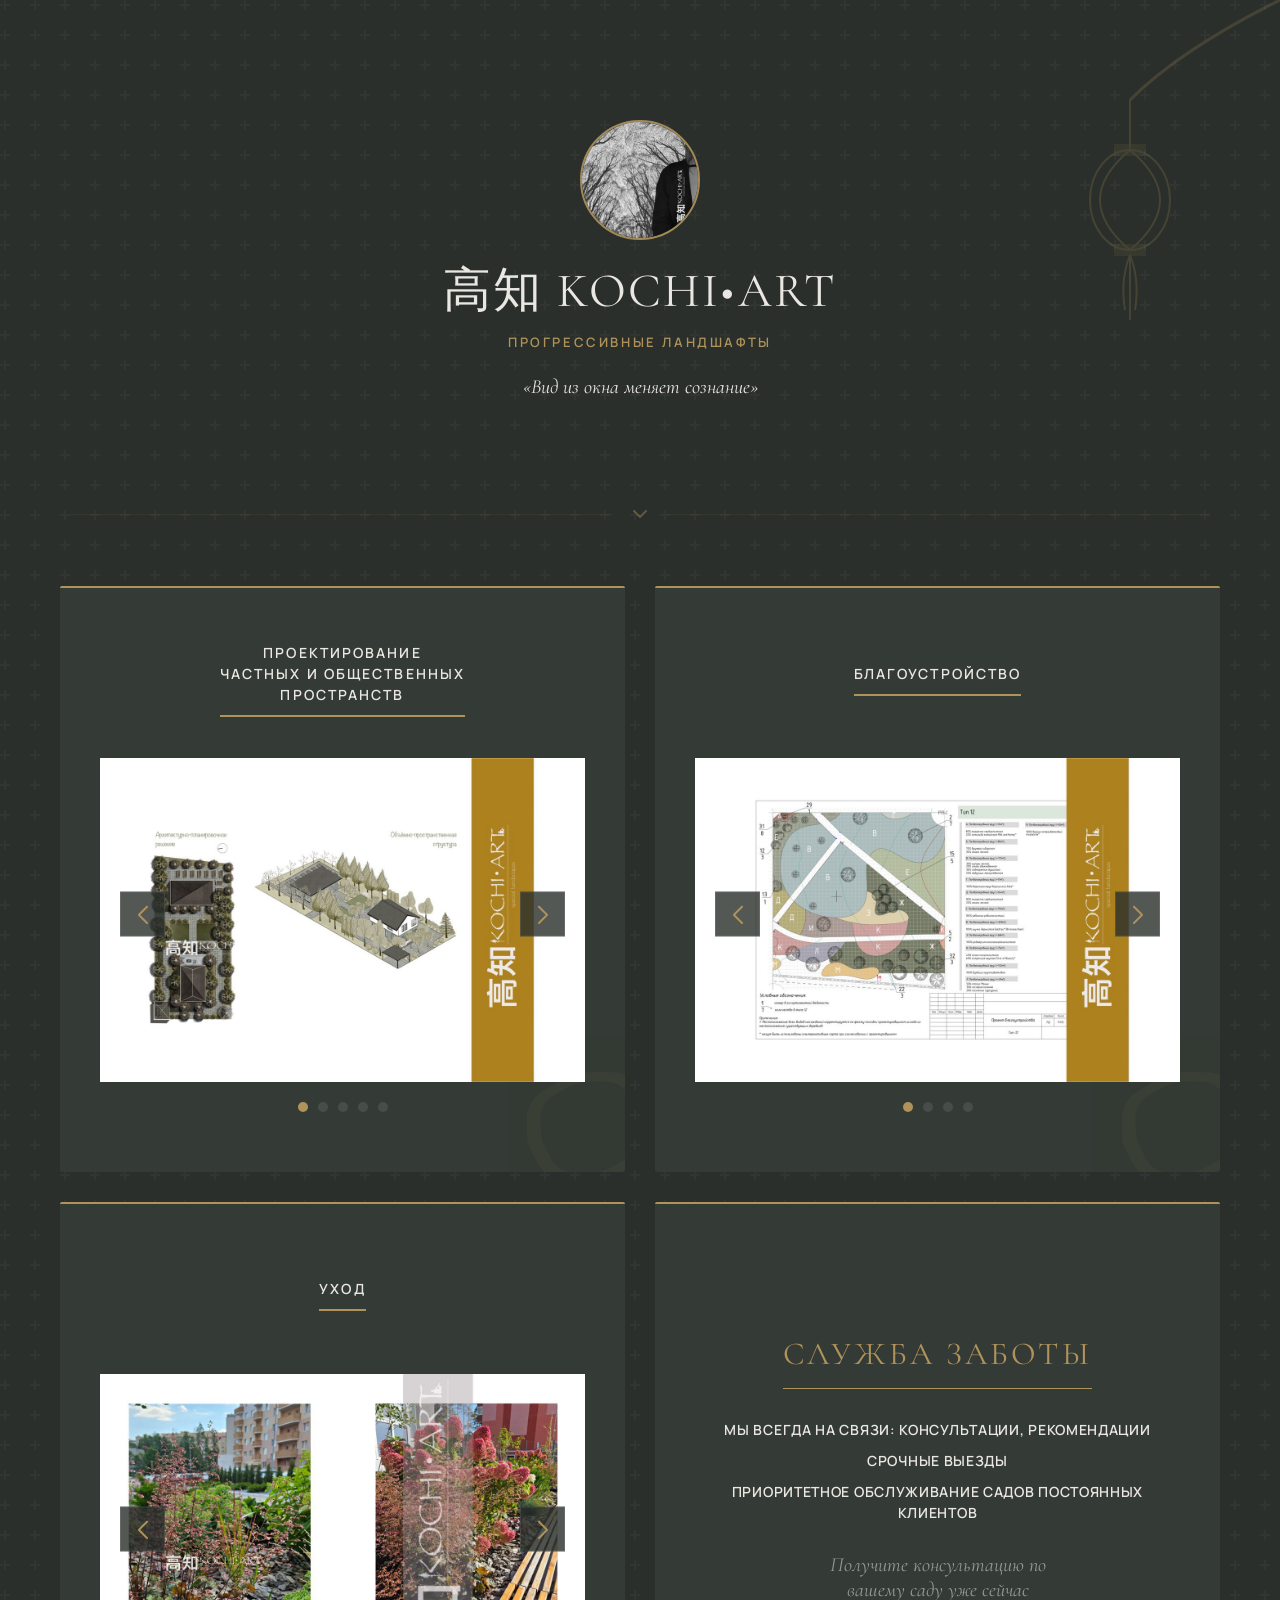
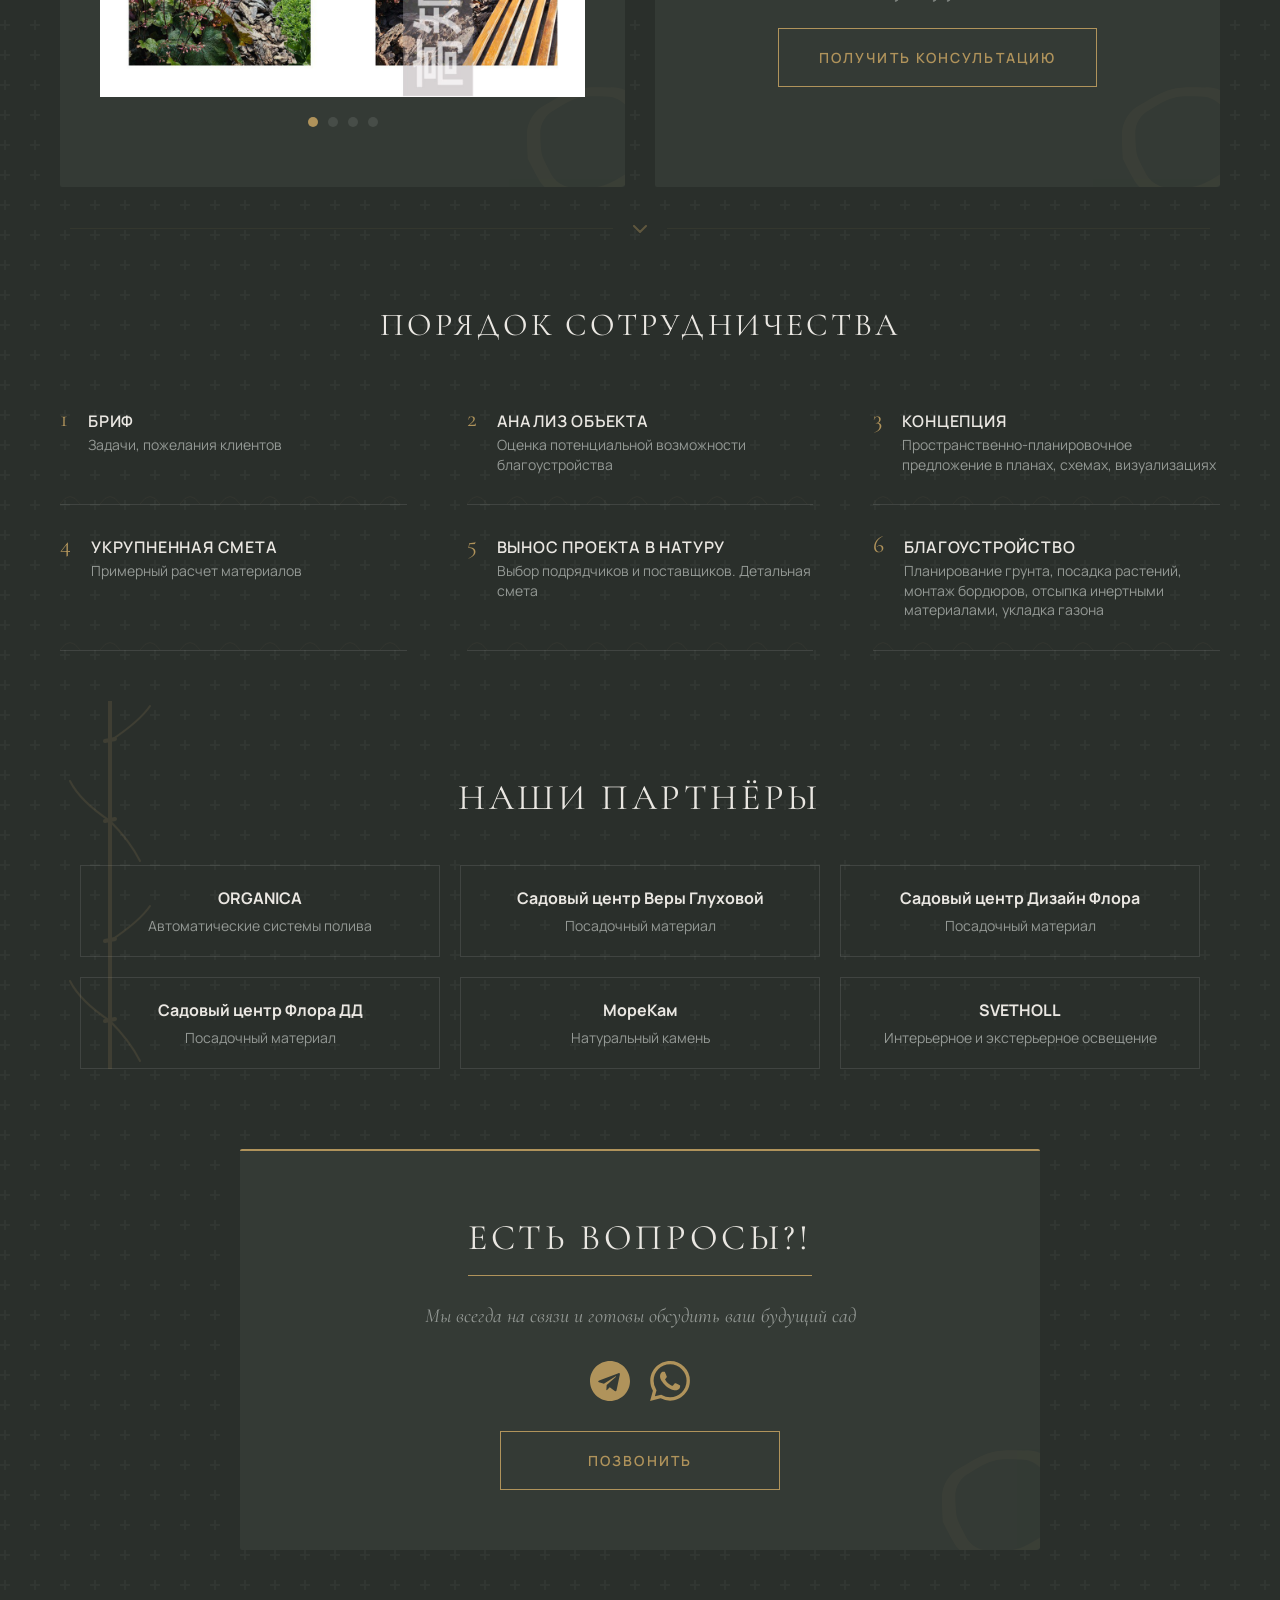
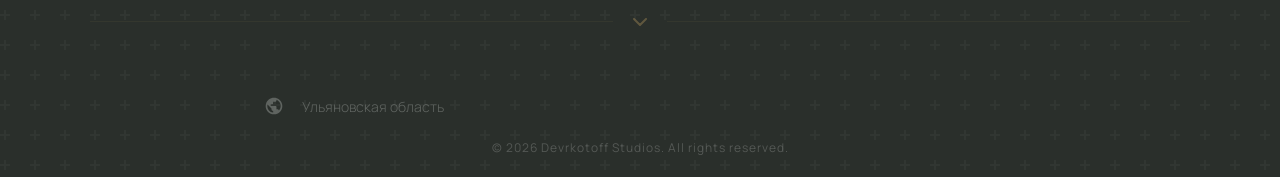
==== commit 97997141: "Add files via upload" ====
--- a/index.html
+++ b/index.html
@@ -1,296 +1 @@
-<!DOCTYPE html>
-<html lang="ru">
-<head>
-    <meta charset="UTF-8">
-    <meta name="viewport" content="width=device-width, initial-scale=1.0">
-    <title>KOCHI•ART | Ландшафт</title>
-    <meta name="author" content="KOCHI ART">
-    <meta name="copyright" content="KOCHI ART, 2026">
-    <link rel="preconnect" href="https://fonts.googleapis.com">
-    <link rel="preconnect" href="https://fonts.gstatic.com" crossorigin>
-    <link href="https://fonts.googleapis.com/css2?family=Cormorant+Garamond:ital,wght@0,300;0,400;0,600;1,400&family=Manrope:wght@200;300;400;600&display=swap" rel="stylesheet">
-    <link rel="stylesheet" href="https://cdn.jsdelivr.net/npm/swiper@11/swiper-bundle.min.css">
-    <link rel="stylesheet" href="style.css">
-</head>
-<body>
-    <header class="profile">
-        <img src="images/avatar.jpg" alt="Аватар" class="avatar">
-        <h1 class="main-title">高知 KOCHI•ART</h1>
-        <p class="description">прогрессивные ландшафты</p>
-        <p class="slogan">«Вид из окна меняет сознание»</p>
-    </header>
-
-    <div class="header-divider">
-        <svg width="24" height="24" viewBox="0 0 24 24" fill="none" xmlns="http://www.w3.org/2000/svg">
-            <path d="M6 9L12 15L18 9" stroke="currentColor" stroke-width="2" stroke-linecap="round" stroke-linejoin="round"/>
-        </svg>
-    </div>
-
-    <main class="main-grid">
-            
-            <section class="service-section service-card" id="services">
-                <div class="carousel-header">
-                    <h2 class="block-title">ПРОЕКТИРОВАНИЕ<br>ЧАСТНЫХ И ОБЩЕСТВЕННЫХ<br>ПРОСТРАНСТВ</h2>
-                    <div class="separator">•</div>
-                </div>
-                
-                <div class="swiper-container">
-                    <div class="swiper mySwiper">
-                        <div class="swiper-wrapper">
-                            <div class="swiper-slide"><img src="images/photo1.jpg" alt="Проект 1"></div>
-                            <div class="swiper-slide"><img src="images/photo2.jpg" alt="Проект 2"></div>
-                            <div class="swiper-slide"><img src="images/photo3.jpg" alt="Проект 3"></div>
-                            <div class="swiper-slide"><img src="images/photo4.jpg" alt="Проект 4"></div>
-                            <div class="swiper-slide"><img src="images/photo5.jpg" alt="Проект 5"></div>
-                        </div>
-                        <div class="swiper-button-next"></div>
-                        <div class="swiper-button-prev"></div>
-                    </div>
-                    <div class="swiper-pagination-outer"></div>
-                </div>
-            </section>
-
-            <section class="service-section service-card">
-                <div class="carousel-header">
-                    <h2 class="block-title">БЛАГОУСТРОЙСТВО</h2>
-                    <div class="separator">•</div>
-                </div>
-                
-                <div class="swiper-container">
-                    <div class="swiper mySwiper2">
-                        <div class="swiper-wrapper">
-                            <div class="swiper-slide"><img src="images/photo6.jpg" alt="Благоустройство 1"></div>
-                            <div class="swiper-slide"><img src="images/photo7.jpg" alt="Благоустройство 2"></div>
-                            <div class="swiper-slide"><img src="images/photo8.jpg" alt="Благоустройство 3"></div>
-                            <div class="swiper-slide"><img src="images/photo9.jpg" alt="Благоустройство 4"></div>
-                        </div>
-                        <div class="swiper-button-next"></div>
-                        <div class="swiper-button-prev"></div>
-                    </div>
-                    <div class="swiper-pagination-outer"></div>
-                </div>
-            </section>
-
-            <section class="service-section service-card">
-                <div class="carousel-header">
-                    <h2 class="block-title">УХОД</h2>
-                    <div class="separator">•</div>
-                </div>
-                
-                <div class="swiper-container">
-                    <div class="swiper mySwiper3">
-                        <div class="swiper-wrapper">
-                            <div class="swiper-slide"><img src="images/photo10.jpg" alt="Уход 1"></div>
-                            <div class="swiper-slide"><img src="images/photo11.jpg" alt="Уход 2"></div>
-                            <div class="swiper-slide"><img src="images/photo1.jpg" alt="Уход 3"></div>
-                            <div class="swiper-slide"><img src="images/photo2.jpg" alt="Уход 4"></div>
-                        </div>
-                        <div class="swiper-button-next"></div>
-                        <div class="swiper-button-prev"></div>
-                    </div>
-                    <div class="swiper-pagination-outer"></div>
-                </div>
-            </section>
-
-            <section class="service-section care-card">
-                <div class="separator">•</div>
-                <h2 class="care-title">СЛУЖБА ЗАБОТЫ</h2>
-                
-                <div class="care-features">
-                    <p class="care-feature">мы всегда на связи: консультации, рекомендации</p>
-                    <p class="care-feature">срочные выезды</p>
-                    <p class="care-feature">приоритетное обслуживание садов постоянных клиентов</p>
-                </div>
-
-                <p class="care-cta-text">Получите консультацию по<br>вашему саду уже сейчас</p>
-
-                <a href="https://t.me/k_irina_dd" class="care-cta-button">
-                    Получить консультацию
-                </a>
-            </section>
-
-    </main>
-
-    <div class="header-divider" style="margin-top: 30px;">
-        <svg width="24" height="24" viewBox="0 0 24 24" fill="none" xmlns="http://www.w3.org/2000/svg">
-            <path d="M6 9L12 15L18 9" stroke="currentColor" stroke-width="2" stroke-linecap="round" stroke-linejoin="round"/>
-        </svg>
-    </div>
-
-    <div class="section-wrapper">
-        <h2 class="cooperation-title">ПОРЯДОК СОТРУДНИЧЕСТВА</h2>
-
-    <div class="cooperation-list">
-        <div class="cooperation-item">
-            <div class="coop-number">1</div>
-            <div class="coop-text">
-                <div class="coop-name">Бриф</div>
-                <div class="coop-desc">Задачи, пожелания клиентов</div>
-            </div>
-        </div>
-        <div class="cooperation-item">
-            <div class="coop-number">2</div>
-            <div class="coop-text">
-                <div class="coop-name">Анализ объекта</div>
-                <div class="coop-desc">Оценка потенциальной возможности благоустройства</div>
-            </div>
-        </div>
-        <div class="cooperation-item">
-            <div class="coop-number">3</div>
-            <div class="coop-text">
-                <div class="coop-name">Концепция</div>
-                <div class="coop-desc">Пространственно-планировочное предложение в планах, схемах, визуализациях</div>
-            </div>
-        </div>
-        <div class="cooperation-item">
-            <div class="coop-number">4</div>
-            <div class="coop-text">
-                <div class="coop-name">Укрупненная смета</div>
-                <div class="coop-desc">Примерный расчет материалов</div>
-            </div>
-        </div>
-        <div class="cooperation-item">
-            <div class="coop-number">5</div>
-            <div class="coop-text">
-                <div class="coop-name">Вынос проекта в натуру</div>
-                <div class="coop-desc">Выбор подрядчиков и поставщиков. Детальная смета</div>
-            </div>
-        </div>
-        <div class="cooperation-item">
-            <div class="coop-number">6</div>
-            <div class="coop-text">
-                <div class="coop-name">Благоустройство</div>
-                <div class="coop-desc">Планирование грунта, посадка растений, монтаж бордюров, отсыпка инертными материалами, укладка газона</div>
-            </div>
-        </div>
-    </div>
-
-    <div class="partners-block section-wrapper">
-        <h2 class="partners-title">НАШИ ПАРТНЁРЫ</h2>
-        
-        <div class="partners-grid">
-            <div class="partner-item">
-                <div class="partner-name">ORGANICA</div>
-                <div class="partner-desc">Автоматические системы полива</div>
-            </div>
-            <div class="partner-item">
-                <div class="partner-name">Садовый центр Веры Глуховой</div>
-                <div class="partner-desc">Посадочный материал</div>
-            </div>
-            <div class="partner-item">
-                <div class="partner-name">Садовый центр Дизайн Флора</div>
-                <div class="partner-desc">Посадочный материал</div>
-            </div>
-            <div class="partner-item">
-                <div class="partner-name">Садовый центр Флора ДД</div>
-                <div class="partner-desc">Посадочный материал</div>
-            </div>
-            <div class="partner-item">
-                <div class="partner-name">МореКам</div>
-                <div class="partner-desc">Натуральный камень</div>
-            </div>
-            <div class="partner-item">
-                <div class="partner-name">SVETHOLL</div>
-                <div class="partner-desc">Интерьерное и экстерьерное освещение</div>
-            </div>
-        </div>
-    </div>
-
-        <div class="section-wrapper">
-            <div class="contacts-block">
-                <h2 class="questions-title">ЕСТЬ ВОПРОСЫ?!</h2>
-                <p class="answer-text">Мы всегда на связи и готовы обсудить ваш будущий сад</p>
-
-                <div class="messengers-row">
-                    <a href="https://t.me/k_irina_dd" class="messenger-btn" title="Telegram">
-                        <svg viewBox="0 0 24 24" fill="currentColor">
-                            <path d="M12 0C5.373 0 0 5.373 0 12s5.373 12 12 12 12-5.373 12-12S18.627 0 12 0zm5.894 8.221l-1.97 9.28c-.145.658-.537.818-1.084.508l-3-2.21-1.446 1.394c-.14.18-.357.295-.6.295l.213-3.053 5.56-5.022c.242-.213-.054-.334-.373-.121l-6.869 4.326-2.96-.924c-.64-.203-.658-.64.135-.954l11.566-4.458c.538-.196 1.006.128.832.941z"/>
-                        </svg>
-                    </a>
-                    <a href="https://wa.me/79176158055" class="messenger-btn" title="WhatsApp">
-                        <svg viewBox="0 0 24 24" fill="currentColor">
-                            <path d="M17.472 14.382c-.297-.149-1.758-.867-2.03-.967-.273-.099-.471-.148-.67.15-.197.297-.767.966-.94 1.164-.173.199-.347.223-.644.075-.297-.15-1.255-.463-2.39-1.475-.883-.788-1.48-1.761-1.653-2.059-.173-.297-.018-.458.13-.606.134-.133.298-.347.446-.52.149-.174.198-.298.298-.497.099-.198.05-.371-.025-.52-.075-.149-.669-1.612-.916-2.207-.242-.579-.487-.5-.669-.51-.173-.008-.371-.01-.57-.01-.198 0-.52.074-.792.372-.272.297-1.04 1.016-1.04 2.479 0 1.462 1.065 2.875 1.213 3.074.149.198 2.096 3.2 5.077 4.487.709.306 1.262.489 1.694.625.712.227 1.36.195 1.871.118.571-.085 1.758-.719 2.006-1.413.248-.694.248-1.289.173-1.413-.074-.124-.272-.198-.57-.347m-5.421 7.403h-.004a9.87 9.87 0 01-5.031-1.378l-.361-.214-3.741.982.998-3.648-.235-.374a9.86 9.86 0 01-1.51-5.26c.001-5.45 4.436-9.884 9.888-9.884 2.64 0 5.122 1.03 6.988 2.898a9.825 9.825 0 012.893 6.994c-.003 5.45-4.437 9.884-9.885 9.884m8.413-18.297A11.815 11.815 0 0012.05 0C5.495 0 .16 5.335.157 11.892c0 2.096.547 4.142 1.588 5.945L.057 24l6.305-1.654a11.882 11.882 0 005.683 1.448h.005c6.554 0 11.89-5.335 11.893-11.893a11.821 11.821 0 00-3.48-8.413z"/>
-                        </svg>
-                    </a>
-                </div>
-
-                <a href="tel:+79176158055" class="care-cta-button call-button">
-                    Позвонить
-                </a>
-            </div>
-        </div>
-
-        <div class="header-divider">
-            <svg width="24" height="24" viewBox="0 0 24 24" fill="none" xmlns="http://www.w3.org/2000/svg">
-                <path d="M6 9L12 15L18 9" stroke="currentColor" stroke-width="2" stroke-linecap="round" stroke-linejoin="round"/>
-            </svg>
-        </div>
-
-        <div class="footer-location">
-            <svg width="20" height="20" viewBox="0 0 24 24" fill="currentColor" xmlns="http://www.w3.org/2000/svg" style="margin-right: 8px;">
-                <path d="M12 2C6.48 2 2 6.48 2 12C2 17.52 6.48 22 12 22C17.52 22 22 17.52 22 12C22 6.48 17.52 2 12 2ZM11 19.93C7.05 19.44 4 16.08 4 12C4 11.38 4.08 10.79 4.21 10.21L9 15V16C9 17.1 9.9 18 11 18V19.93ZM17.9 17.39C17.64 16.58 16.9 16 16 16H15V13C15 12.45 14.55 12 14 12H8V10H10C10.55 10 11 9.55 11 9V7H13C14.1 7 15 6.1 15 5V4.59C17.93 5.78 20 8.65 20 12C20 14.08 19.2 15.97 17.9 17.39Z"/>
-            </svg>
-            <span>Ульяновская область</span>
-        </div>
-
-        <a href="https://devrkotoff.ru" target="_blank" class="designer-credit">© <span class="year"></span> Devrkotoff Studios. All rights reserved.</a>
-    <script src="https://cdn.jsdelivr.net/npm/swiper@11/swiper-bundle.min.js"></script>
-    <script>
-        const sliders = ['.mySwiper', '.mySwiper2', '.mySwiper3'];
-
-        sliders.forEach(selector => {
-            new Swiper(selector, {
-                centeredSlides: true,
-                loop: true,
-                loopedSlides: 4,
-                slideToClickedSlide: true,
-                grabCursor: true,
-                observer: true,
-                observeParents: true,
-                watchSlidesProgress: true,
-                roundLengths: true,
-                navigation: {
-                    nextEl: `${selector} .swiper-button-next`,
-                    prevEl: `${selector} .swiper-button-prev`,
-                },
-                pagination: {
-                    el: `${selector} + .swiper-pagination-outer`,
-                    type: 'bullets',
-                    clickable: true,
-                },
-                breakpoints: {
-                    320: {
-                        slidesPerView: 'auto',
-                        spaceBetween: 5
-                    },
-                    768: {
-                        slidesPerView: 'auto',
-                        spaceBetween: 10
-                    }
-                }
-            });
-        });
-
-        document.addEventListener('DOMContentLoaded', function() {
-            const year = new Date().getFullYear();
-            document.querySelectorAll('.year').forEach(el => {
-                el.textContent = year;
-            });
-        });
-
-        document.addEventListener('contextmenu', event => event.preventDefault());
-
-        document.addEventListener('dragstart', event => event.preventDefault());
-
-        document.addEventListener('keydown', function(e) {
-            if (
-                e.keyCode == 123 ||
-                (e.ctrlKey && e.shiftKey && (e.keyCode == 73 || e.keyCode == 74)) ||
-                (e.ctrlKey && e.keyCode == 85)
-            ) {
-                e.preventDefault();
-            }
-        });
-    </script>
-</body>
-</html>
+<!DOCTYPE html> <html lang="ru"> <head> <meta charset="UTF-8"> <meta name="viewport" content="width=device-width, initial-scale=1.0"> <title>KOCHI•ART | Ландшафт</title> <meta name="author" content="KOCHI ART"> <meta name="copyright" content="KOCHI ART, 2026"> <link rel="preconnect" href="https://fonts.googleapis.com"> <link rel="preconnect" href="https://fonts.gstatic.com" crossorigin> <link href="https://fonts.googleapis.com/css2?family=Cormorant+Garamond:ital,wght@0,300;0,400;0,600;1,400&family=Manrope:wght@200;300;400;600&display=swap" rel="stylesheet"> <link rel="stylesheet" href="https://cdn.jsdelivr.net/npm/swiper@11/swiper-bundle.min.css"> <link rel="stylesheet" href="style.css"> </head> <body> <header class="profile"> <img src="images/avatar.jpg" alt="Аватар" class="avatar"> <h1 class="main-title">高知 KOCHI•ART</h1> <p class="description">прогрессивные ландшафты</p> <p class="slogan">«Вид из окна меняет сознание»</p> </header> <div class="header-divider"> <svg width="24" height="24" viewBox="0 0 24 24" fill="none" xmlns="http://www.w3.org/2000/svg"> <path d="M6 9L12 15L18 9" stroke="currentColor" stroke-width="2" stroke-linecap="round" stroke-linejoin="round"/> </svg> </div> <main class="main-grid"> <section class="service-section service-card" id="services"> <div class="carousel-header"> <h2 class="block-title">ПРОЕКТИРОВАНИЕ<br>ЧАСТНЫХ И ОБЩЕСТВЕННЫХ<br>ПРОСТРАНСТВ</h2> <div class="separator">•</div> </div> <div class="swiper-container"> <div class="swiper mySwiper"> <div class="swiper-wrapper"> <div class="swiper-slide"><img src="images/photo1.jpg" alt="Проект 1"></div> <div class="swiper-slide"><img src="images/photo2.jpg" alt="Проект 2"></div> <div class="swiper-slide"><img src="images/photo3.jpg" alt="Проект 3"></div> <div class="swiper-slide"><img src="images/photo4.jpg" alt="Проект 4"></div> <div class="swiper-slide"><img src="images/photo5.jpg" alt="Проект 5"></div> </div> <div class="swiper-button-next"></div> <div class="swiper-button-prev"></div> </div> <div class="swiper-pagination-outer"></div> </div> </section> <section class="service-section service-card"> <div class="carousel-header"> <h2 class="block-title">БЛАГОУСТРОЙСТВО</h2> <div class="separator">•</div> </div> <div class="swiper-container"> <div class="swiper mySwiper2"> <div class="swiper-wrapper"> <div class="swiper-slide"><img src="images/photo6.jpg" alt="Благоустройство 1"></div> <div class="swiper-slide"><img src="images/photo7.jpg" alt="Благоустройство 2"></div> <div class="swiper-slide"><img src="images/photo8.jpg" alt="Благоустройство 3"></div> <div class="swiper-slide"><img src="images/photo9.jpg" alt="Благоустройство 4"></div> </div> <div class="swiper-button-next"></div> <div class="swiper-button-prev"></div> </div> <div class="swiper-pagination-outer"></div> </div> </section> <section class="service-section service-card"> <div class="carousel-header"> <h2 class="block-title">УХОД</h2> <div class="separator">•</div> </div> <div class="swiper-container"> <div class="swiper mySwiper3"> <div class="swiper-wrapper"> <div class="swiper-slide"><img src="images/photo10.jpg" alt="Уход 1"></div> <div class="swiper-slide"><img src="images/photo11.jpg" alt="Уход 2"></div> <div class="swiper-slide"><img src="images/photo1.jpg" alt="Уход 3"></div> <div class="swiper-slide"><img src="images/photo2.jpg" alt="Уход 4"></div> </div> <div class="swiper-button-next"></div> <div class="swiper-button-prev"></div> </div> <div class="swiper-pagination-outer"></div> </div> </section> <section class="service-section care-card"> <div class="separator">•</div> <h2 class="care-title">СЛУЖБА ЗАБОТЫ</h2> <div class="care-features"> <p class="care-feature">мы всегда на связи: консультации, рекомендации</p> <p class="care-feature">срочные выезды</p> <p class="care-feature">приоритетное обслуживание садов постоянных клиентов</p> </div> <p class="care-cta-text">Получите консультацию по<br>вашему саду уже сейчас</p> <a href="https://t.me/k_irina_dd" class="care-cta-button"> Получить консультацию </a> </section> </main> <div class="header-divider" style="margin-top: 30px;"> <svg width="24" height="24" viewBox="0 0 24 24" fill="none" xmlns="http://www.w3.org/2000/svg"> <path d="M6 9L12 15L18 9" stroke="currentColor" stroke-width="2" stroke-linecap="round" stroke-linejoin="round"/> </svg> </div> <div class="section-wrapper"> <h2 class="cooperation-title">ПОРЯДОК СОТРУДНИЧЕСТВА</h2> <div class="cooperation-list"> <div class="cooperation-item"> <div class="coop-number">1</div> <div class="coop-text"> <div class="coop-name">Бриф</div> <div class="coop-desc">Задачи, пожелания клиентов</div> </div> </div> <div class="cooperation-item"> <div class="coop-number">2</div> <div class="coop-text"> <div class="coop-name">Анализ объекта</div> <div class="coop-desc">Оценка потенциальной возможности благоустройства</div> </div> </div> <div class="cooperation-item"> <div class="coop-number">3</div> <div class="coop-text"> <div class="coop-name">Концепция</div> <div class="coop-desc">Пространственно-планировочное предложение в планах, схемах, визуализациях</div> </div> </div> <div class="cooperation-item"> <div class="coop-number">4</div> <div class="coop-text"> <div class="coop-name">Укрупненная смета</div> <div class="coop-desc">Примерный расчет материалов</div> </div> </div> <div class="cooperation-item"> <div class="coop-number">5</div> <div class="coop-text"> <div class="coop-name">Вынос проекта в натуру</div> <div class="coop-desc">Выбор подрядчиков и поставщиков. Детальная смета</div> </div> </div> <div class="cooperation-item"> <div class="coop-number">6</div> <div class="coop-text"> <div class="coop-name">Благоустройство</div> <div class="coop-desc">Планирование грунта, посадка растений, монтаж бордюров, отсыпка инертными материалами, укладка газона</div> </div> </div> </div> <div class="partners-block section-wrapper"> <h2 class="partners-title">НАШИ ПАРТНЁРЫ</h2> <div class="partners-grid"> <div class="partner-item"> <div class="partner-name">ORGANICA</div> <div class="partner-desc">Автоматические системы полива</div> </div> <div class="partner-item"> <div class="partner-name">Садовый центр Веры Глуховой</div> <div class="partner-desc">Посадочный материал</div> </div> <div class="partner-item"> <div class="partner-name">Садовый центр Дизайн Флора</div> <div class="partner-desc">Посадочный материал</div> </div> <div class="partner-item"> <div class="partner-name">Садовый центр Флора ДД</div> <div class="partner-desc">Посадочный материал</div> </div> <div class="partner-item"> <div class="partner-name">МореКам</div> <div class="partner-desc">Натуральный камень</div> </div> <div class="partner-item"> <div class="partner-name">SVETHOLL</div> <div class="partner-desc">Интерьерное и экстерьерное освещение</div> </div> </div> </div> <div class="section-wrapper"> <div class="contacts-block"> <h2 class="questions-title">ЕСТЬ ВОПРОСЫ?!</h2> <p class="answer-text">Мы всегда на связи и готовы обсудить ваш будущий сад</p> <div class="messengers-row"> <a href="https://t.me/k_irina_dd" class="messenger-btn" title="Telegram"> <svg viewBox="0 0 24 24" fill="currentColor"> <path d="M12 0C5.373 0 0 5.373 0 12s5.373 12 12 12 12-5.373 12-12S18.627 0 12 0zm5.894 8.221l-1.97 9.28c-.145.658-.537.818-1.084.508l-3-2.21-1.446 1.394c-.14.18-.357.295-.6.295l.213-3.053 5.56-5.022c.242-.213-.054-.334-.373-.121l-6.869 4.326-2.96-.924c-.64-.203-.658-.64.135-.954l11.566-4.458c.538-.196 1.006.128.832.941z"/> </svg> </a> <a href="https://wa.me/79176158055" class="messenger-btn" title="WhatsApp"> <svg viewBox="0 0 24 24" fill="currentColor"> <path d="M17.472 14.382c-.297-.149-1.758-.867-2.03-.967-.273-.099-.471-.148-.67.15-.197.297-.767.966-.94 1.164-.173.199-.347.223-.644.075-.297-.15-1.255-.463-2.39-1.475-.883-.788-1.48-1.761-1.653-2.059-.173-.297-.018-.458.13-.606.134-.133.298-.347.446-.52.149-.174.198-.298.298-.497.099-.198.05-.371-.025-.52-.075-.149-.669-1.612-.916-2.207-.242-.579-.487-.5-.669-.51-.173-.008-.371-.01-.57-.01-.198 0-.52.074-.792.372-.272.297-1.04 1.016-1.04 2.479 0 1.462 1.065 2.875 1.213 3.074.149.198 2.096 3.2 5.077 4.487.709.306 1.262.489 1.694.625.712.227 1.36.195 1.871.118.571-.085 1.758-.719 2.006-1.413.248-.694.248-1.289.173-1.413-.074-.124-.272-.198-.57-.347m-5.421 7.403h-.004a9.87 9.87 0 01-5.031-1.378l-.361-.214-3.741.982.998-3.648-.235-.374a9.86 9.86 0 01-1.51-5.26c.001-5.45 4.436-9.884 9.888-9.884 2.64 0 5.122 1.03 6.988 2.898a9.825 9.825 0 012.893 6.994c-.003 5.45-4.437 9.884-9.885 9.884m8.413-18.297A11.815 11.815 0 0012.05 0C5.495 0 .16 5.335.157 11.892c0 2.096.547 4.142 1.588 5.945L.057 24l6.305-1.654a11.882 11.882 0 005.683 1.448h.005c6.554 0 11.89-5.335 11.893-11.893a11.821 11.821 0 00-3.48-8.413z"/> </svg> </a> </div> <a href="tel:+79176158055" class="care-cta-button call-button"> Позвонить </a> </div> </div> <div class="header-divider"> <svg width="24" height="24" viewBox="0 0 24 24" fill="none" xmlns="http://www.w3.org/2000/svg"> <path d="M6 9L12 15L18 9" stroke="currentColor" stroke-width="2" stroke-linecap="round" stroke-linejoin="round"/> </svg> </div> <div class="footer-location"> <svg width="20" height="20" viewBox="0 0 24 24" fill="currentColor" xmlns="http://www.w3.org/2000/svg" style="margin-right: 8px;"> <path d="M12 2C6.48 2 2 6.48 2 12C2 17.52 6.48 22 12 22C17.52 22 22 17.52 22 12C22 6.48 17.52 2 12 2ZM11 19.93C7.05 19.44 4 16.08 4 12C4 11.38 4.08 10.79 4.21 10.21L9 15V16C9 17.1 9.9 18 11 18V19.93ZM17.9 17.39C17.64 16.58 16.9 16 16 16H15V13C15 12.45 14.55 12 14 12H8V10H10C10.55 10 11 9.55 11 9V7H13C14.1 7 15 6.1 15 5V4.59C17.93 5.78 20 8.65 20 12C20 14.08 19.2 15.97 17.9 17.39Z"/> </svg> <span>Ульяновская область</span> </div> <a href="https://devrkotoff.ru" target="_blank" class="designer-credit">© <span class="year"></span> Devrkotoff Studios. All rights reserved.</a> <script src="https://cdn.jsdelivr.net/npm/swiper@11/swiper-bundle.min.js"></script> <script> const sliders = ['.mySwiper', '.mySwiper2', '.mySwiper3']; sliders.forEach(selector => { new Swiper(selector, { centeredSlides: true, loop: true, loopedSlides: 4, slideToClickedSlide: true, grabCursor: true, observer: true, observeParents: true, watchSlidesProgress: true, roundLengths: true, navigation: { nextEl: `${selector} .swiper-button-next`, prevEl: `${selector} .swiper-button-prev`, }, pagination: { el: `${selector} + .swiper-pagination-outer`, type: 'bullets', clickable: true, }, breakpoints: { 320: { slidesPerView: 'auto', spaceBetween: 5 }, 768: { slidesPerView: 'auto', spaceBetween: 10 } } }); }); document.addEventListener('DOMContentLoaded', function() { const year = new Date().getFullYear(); document.querySelectorAll('.year').forEach(el => { el.textContent = year; }); }); document.addEventListener('contextmenu', event => event.preventDefault()); document.addEventListener('dragstart', event => event.preventDefault()); document.addEventListener('keydown', function(e) { if ( e.keyCode == 123 || (e.ctrlKey && e.shiftKey && (e.keyCode == 73 || e.keyCode == 74)) || (e.ctrlKey && e.keyCode == 85) ) { e.preventDefault(); } }); </script> </body> </html>
--- a/style.css
+++ b/style.css
@@ -1,761 +1 @@
-:root {
-    --bg-color: #213a33;
-    --card-bg: #1a2d28;
-    --gold: #e8b237;
-    --text-green: #c6dfc9;
-    --white: #ffffff;
-}
-
-body {
-    background-color: var(--bg-color);
-    color: var(--text-green);
-    font-family: 'Lato', sans-serif;
-    margin: 0;
-    overflow-x: hidden;
-}
-
-/* Глобальная настройка для корректного расчета ширины с учетом отступов */
-*, *::before, *::after {
-    box-sizing: border-box;
-}
-
-.container {
-    width: 100%;
-    max-width: 480px;
-    margin: 0 auto;
-    padding: 20px 0;
-}
-
-/* ======================================== */
-/* HEADER */
-/* ======================================== */
-.profile { 
-    text-align: center; 
-    padding: 0 20px; 
-}
-
-.avatar { 
-    width: 125px; 
-    height: 125px; 
-    border-radius: 50%; 
-    border: 2px solid var(--gold); 
-    margin: 20px auto; 
-    object-fit: cover; 
-    display: block; 
-}
-
-.main-title { 
-    font-family: 'Lato', sans-serif;
-    font-weight: 300;
-    color: var(--gold);
-    font-size: 50px;
-    line-height: 58px;
-    margin: 10px 0 5px;
-}
-
-.description { 
-    font-family: 'Source Sans Pro', sans-serif;
-    font-weight: 200;
-    color: rgb(164, 196, 167);
-    font-size: 24px;
-    line-height: 34px;
-    margin: 5px 0;
-}
-
-.slogan { 
-    font-family: 'Pacifico', cursive;
-    font-weight: 400;
-    color: var(--gold);
-    font-size: 20px;
-    line-height: 29px;
-    margin: 10px 0;
-}
-
-.header-divider {
-    display: flex;
-    align-items: center;
-    justify-content: center;
-    margin: 20px auto; /* Центрируем блок */
-    width: 100%;
-    max-width: 792px;
-    padding: 0 15px;   /* Отступы по краям */
-    box-sizing: border-box;
-    color: var(--gold);
-}
-
-.header-divider::before,
-.header-divider::after {
-    content: '';
-    display: block;
-    flex: 1;           /* Линии растягиваются на всю ширину */
-    height: 2px;       /* Увеличили высоту на 1 пиксель */
-    background: var(--gold);
-    margin: 0 15px;
-    opacity: 0.5;
-}
-
-.care-divider-line {
-    width: auto;
-    margin: 20px 20px;
-}
-
-/* ======================================== */
-/* ОБЩИЙ ФОН ДЛЯ ВСЕХ КАРУСЕЛЕЙ */
-/* ======================================== */
-.carousel-background {
-    background-color: var(--card-bg);
-    width: 100%;
-    max-width: 792px;
-    margin: 0 auto;
-    border-radius: 20px;
-    padding: 40px 0 30px;
-}
-
-/* ======================================== */
-/* СЕКЦИИ КАРУСЕЛЕЙ */
-/* ======================================== */
-.service-section { 
-    text-align: center; 
-}
-
-.carousel-header {
-    margin-bottom: 20px; /* От заголовка до фото */
-    padding: 0 20px;
-}
-
-.block-title { 
-    font-family: 'Roboto', sans-serif;
-    font-weight: 700;
-    color: rgb(255, 255, 255);
-    font-size: 14px;
-    line-height: 20px;
-    text-transform: uppercase;
-    margin-bottom: 10px;
-}
-
-.separator { 
-    color: var(--white); 
-    font-size: 24px; 
-    margin: 5px 0 0; 
-}
-
-/* ======================================== */
-/* КОНТЕЙНЕР СЛАЙДЕРА - ЦЕНТРИРОВАНИЕ */
-/* ======================================== */
-.swiper-container {
-    width: 100%;
-    max-width: 100%;
-    margin: 0 auto;
-    position: relative;
-}
-
-.swiper {
-    width: 100%;
-    padding: 10px 0 !important;
-    overflow: visible !important;
-}
-
-.swiper-wrapper {
-    display: flex;
-}
-
-.swiper-slide {
-    width: 310px;
-    height: 190px;
-    border-radius: 15px;
-    overflow: hidden;
-    flex-shrink: 0;
-    /* Центрируем картинку внутри слайда */
-    display: flex;
-    justify-content: center;
-    align-items: center;
-}
-
-.swiper-slide-active {
-}
-
-.swiper-slide img {
-    width: 100%;
-    height: 100%;
-    object-fit: cover;
-    border-radius: 15px;
-    filter: grayscale(100%);
-    /* Переносим анимацию сюда */
-    transition: all 0.4s ease;
-    transform: scale(0.85);
-    opacity: 0.5;
-}
-
-.swiper-slide-active img {
-    filter: grayscale(0%);
-    transform: scale(1);
-    opacity: 1;
-}
-
-/* Стрелки навигации */
-.swiper-button-next,
-.swiper-button-prev {
-    width: 45px !important;
-    height: 45px !important;
-    background: rgba(0, 0, 0, 0.6) !important;
-    border-radius: 50% !important;
-    color: var(--gold) !important;
-    top: 50% !important;
-    transform: translateY(-50%) !important;
-    z-index: 20;
-}
-
-.swiper-button-next::after,
-.swiper-button-prev::after {
-    font-size: 18px !important;
-    font-weight: bold !important;
-}
-
-.swiper-button-next {
-    right: 20px !important;
-}
-
-.swiper-button-prev {
-    left: 20px !important;
-}
-
-/* ======================================== */
-/* ПАГИНАЦИЯ - ОТСТУПЫ */
-/* ======================================== */
-.swiper-pagination-outer {
-    margin-top: 5px; /* 5px от фото до кружочков */
-    margin-bottom: 20px; /* 20px от кружочков до следующего заголовка */
-    display: flex;
-    justify-content: center;
-    align-items: center;
-}
-
-.swiper-pagination-bullet {
-    width: 10px;
-    height: 10px;
-    background: #30413c !important;
-    opacity: 1 !important;
-    margin: 0 5px !important;
-}
-
-.swiper-pagination-bullet-active {
-    background: #626d6a !important;
-    opacity: 1 !important;
-}
-
-/* ======================================== */
-/* Блок Порядок сотрудничества */
-/* ======================================== */
-.workflow-list {
-    padding: 0 25px;
-    text-align: center;
-}
-
-.workflow-list p {
-    font-size: 14px;
-    color: var(--text-green);
-    margin: 8px 0;
-    line-height: 1.4;
-}
-
-/* ======================================== */
-/* Нижние элементы */
-/* ======================================== */
-.dark-card, .button-row, .tap-button-outline { 
-    margin: 12px 15px; 
-}
-
-.dark-card { 
-    background: var(--card-bg); 
-    border-radius: 15px; 
-    padding: 25px; 
-    text-align: center; 
-}
-
-.script-text { 
-    font-family: 'Pacifico', cursive; 
-    color: var(--text-green); 
-    font-size: 22px; 
-}
-
-.button-row { 
-    display: flex; 
-    gap: 10px; 
-}
-
-.tap-button { 
-    flex: 1; 
-    background: var(--gold); 
-    color: var(--bg-color); 
-    text-align: center; 
-    padding: 16px; 
-    border-radius: 15px; 
-    font-weight: 700; 
-    text-decoration: none; 
-}
-
-.tap-button-outline { 
-    display: block; 
-    border: 2px solid var(--gold); 
-    color: var(--gold); 
-    text-align: center; 
-    padding: 16px; 
-    border-radius: 15px; 
-    font-weight: 700; 
-    text-decoration: none; 
-}
-
-.footer-location { 
-    text-align: center; 
-    font-size: 13px; 
-    opacity: 0.5; 
-    margin-top: 20px; 
-    padding-bottom: 40px; 
-}
-
-/* ======================================== */
-/* СЛУЖБА ЗАБОТЫ */
-/* ======================================== */
-.care-service-section {
-    padding: 60px 15px;
-    text-align: center;
-    margin: 0 15px;
-}
-
-.care-title {
-    color: var(--white);
-    font-size: 14px;
-    font-weight: 700;
-    text-transform: uppercase;
-    margin-bottom: 30px;
-}
-
-.care-features {
-    margin-bottom: 30px;
-}
-
-.care-feature {
-    font-family: 'Pacifico', cursive;
-    color: var(--gold);
-    font-size: 16px;
-    margin: 15px 0;
-}
-
-.care-divider {
-    margin: 30px 0;
-    color: var(--gold);
-    font-size: 24px;
-}
-
-.care-subtitle {
-    color: var(--text-green);
-    font-size: 16px;
-    margin-bottom: 30px;
-}
-
-.care-button {
-    display: flex;
-    align-items: center;
-    justify-content: space-between;
-    background: var(--gold);
-    color: var(--bg-color);
-    padding: 20px 25px;
-    border-radius: 12px;
-    text-decoration: none;
-    font-weight: 700;
-    font-size: 16px;
-}
-
-.care-button-icon {
-    position: absolute;
-    left: 20px;
-    width: 40px;
-    height: 40px;
-    background: var(--bg-color);
-    border-radius: 50%;
-    display: flex;
-    align-items: center;
-    justify-content: center;
-    margin-right: 0;
-}
-
-.care-button-icon svg {
-    width: 20px;
-    height: 20px;
-    fill: var(--gold);
-}
-
-.care-button-arrow {
-    position: absolute;
-    right: 20px;
-    font-size: 24px;
-    margin-left: 0;
-    margin-bottom: 4px; /* Визуально поднимаем стрелку для центрирования */
-}
-
-/* Новые стили для призыва к действию внутри фона */
-.care-cta-text {
-    font-family: 'Roboto', sans-serif;
-    font-weight: 400;
-    color: rgb(206, 206, 206);
-    font-size: 17px;
-    line-height: 25px;
-    margin: 20px 0 30px;
-}
-
-.care-cta-button {
-    display: flex;
-    align-items: center;
-    justify-content: center; /* Центрируем текст */
-    width: auto; /* Автоматическая ширина, чтобы работали отступы */
-    max-width: 764px;
-    height: 60px;
-    background: var(--gold);
-    color: var(--bg-color);
-    border-radius: 15px;
-    text-decoration: none;
-    font-weight: 700;
-    font-size: 16px;
-    padding: 0 65px; /* Увеличили отступы, чтобы текст не налезал на иконки */
-    margin: 0 auto; /* Центрирование */
-    position: relative;
-    overflow: hidden; /* Чтобы блик не вылезал за границы */
-    position: relative; /* Для абсолютного позиционирования иконок */
-}
-
-/* Анимация блика */
-.care-cta-button::before {
-    content: '';
-    position: absolute;
-    top: 0;
-    left: -50px;
-    width: 20px;
-    height: 100%;
-    background: linear-gradient(to right, transparent, rgba(255, 255, 255, 0.6), transparent);
-    transform: skewX(-20deg);
-    animation: shine 3s infinite linear;
-}
-
-@keyframes shine {
-    0% { left: -50px; }
-    20% { left: 120%; } /* Быстрый пролет */
-    100% { left: 120%; } /* Пауза */
-}
-
-/* ======================================== */
-/* ПОРЯДОК СОТРУДНИЧЕСТВА */
-/* ======================================== */
-.cooperation-title {
-    font-family: "Source Sans Pro", sans-serif;
-    font-weight: 200;
-    color: rgb(164, 196, 167);
-    font-size: 30px;
-    line-height: 38px;
-    text-align: center;
-    margin: 20px 0 30px;
-}
-
-.cooperation-list {
-    width: 100%;
-    max-width: 792px;
-    margin: 0 auto 50px;
-    padding: 0 20px;
-    box-sizing: border-box;
-}
-
-.cooperation-item {
-    display: flex;
-    align-items: center;
-    margin-bottom: 15px;
-}
-
-.coop-number {
-    font-family: "Source Sans Pro", sans-serif;
-    font-weight: 700;
-    color: var(--gold);
-    font-size: 16px;
-    margin-right: 15px;
-    width: 32px;
-    height: 32px;
-    border: 1px solid var(--gold);
-    border-radius: 50%;
-    display: flex;
-    align-items: center;
-    justify-content: center;
-    flex-shrink: 0;
-}
-
-.coop-name {
-    font-family: "Source Sans Pro", sans-serif;
-    font-weight: 700;
-    color: var(--gold);
-    font-size: 16px;
-    margin-bottom: 2px;
-}
-
-.coop-desc {
-    font-family: 'Lato', sans-serif;
-    color: var(--text-green);
-    font-size: 14px;
-    line-height: 1.4;
-}
-
-/* ======================================== */
-/* НАШИ ПАРТНЁРЫ */
-/* ======================================== */
-.partners-block {
-    margin-bottom: 50px;
-    text-align: center;
-    padding-top: 30px;
-}
-
-.partners-title {
-    font-family: "Source Sans Pro", sans-serif;
-    font-weight: 200;
-    color: rgb(164, 196, 167);
-    font-size: 30px;
-    line-height: 38px;
-    margin-bottom: 30px;
-}
-
-.partners-grid {
-    display: flex;
-    flex-direction: column;
-    text-align: left;
-    gap: 20px;
-    padding: 0 40px;
-}
-
-.partner-item {
-    width: 100%;
-    position: relative;
-    padding-left: 20px; /* Место для символа */
-    box-sizing: border-box;
-}
-
-.partner-item::before {
-    content: '◆'; /* Золотой ромб */
-    position: absolute;
-    left: 0;
-    top: 4px;
-    color: var(--gold);
-    font-size: 12px;
-}
-
-.partner-name {
-    font-family: "Source Sans Pro", sans-serif;
-    font-weight: 700;
-    color: rgb(232, 178, 55);
-    font-size: 17px;
-    line-height: 25px;
-    margin-bottom: 5px;
-}
-
-.partner-desc {
-    font-family: 'Lato', sans-serif;
-    font-weight: 400;
-    color: rgb(206, 206, 206);
-    font-size: 14px;
-    line-height: 20px;
-}
-
-/* ======================================== */
-/* КОНТАКТЫ И ПОДВАЛ */
-/* ======================================== */
-.questions-title {
-    font-family: "Source Sans Pro", sans-serif;
-    font-weight: 200;
-    color: rgb(164, 196, 167);
-    font-size: 24px;
-    line-height: 34px;
-    text-align: center;
-    margin: 40px 0 10px;
-}
-
-.answer-text {
-    font-family: 'Lobster', cursive;
-    font-weight: 400;
-    color: rgb(198, 223, 201);
-    font-size: 24px;
-    line-height: 34px;
-    text-align: center;
-    margin: 0 0 30px;
-    padding: 0 15px; /* Добавляем отступы, чтобы текст не прилипал к краям на мобильном */
-}
-
-.messengers-row {
-    display: flex;
-    justify-content: center;
-    gap: 20px;
-    margin-bottom: 30px;
-}
-
-.messenger-btn {
-    width: 40px;
-    height: 40px;
-    color: var(--gold);
-    transition: transform 0.2s;
-}
-
-.messenger-btn:active {
-    transform: scale(0.95);
-}
-
-.call-button {
-    margin-bottom: 30px; /* Отступ до разделителя */
-}
-
-.footer-location {
-    font-family: 'Lobster', cursive;
-    font-weight: 400;
-    color: rgb(164, 196, 167);
-    font-size: 17px;
-    line-height: 25px;
-    width: 100%;
-    max-width: 792px;
-    margin: 0 auto 20px; /* Центрируем блок */
-    padding: 0 20px;   /* Небольшие отступы для мобильных */
-    box-sizing: border-box;
-    display: flex;
-    align-items: center;
-    gap: 10px;
-}
-
-.designer-credit {
-    font-family: 'Lobster', cursive;
-    font-size: 14px;
-    text-align: center;
-    margin-bottom: 10px;
-    font-weight: 400;
-    display: block;
-    text-decoration: none;
-    background: linear-gradient(90deg, #5b247a, #1bcedf, #5b247a); /* Темно-фиолетовый перелив */
-    background-size: 200% auto;
-    -webkit-background-clip: text;
-    -webkit-text-fill-color: transparent;
-    animation: shineText 3s linear infinite;
-}
-
-@keyframes shineText {
-    to {
-        background-position: 200% center;
-    }
-}
-
-/* ======================================== */
-/* АДАПТИВНОСТЬ */
-/* ======================================== */
-@media (max-width: 768px) {
-    .carousel-background {
-        width: auto;
-        margin-left: 5px;
-        margin-right: 5px;
-        border-radius: 20px;
-        padding: 30px 0;
-    }
-
-    /* Добавляем отступы для кнопки консультации на мобильных */
-    .care-cta-button {
-        margin-left: 20px;
-        margin-right: 20px;
-    }
-    
-    .swiper {
-        overflow: hidden !important;
-    }
-
-    .swiper-container {
-        width: 100%;
-    }
-    
-    .swiper-slide {
-        width: 80%;
-        height: auto;
-        aspect-ratio: 3 / 2;
-        border-radius: 15px;
-    }
-
-    /* Возвращаем стрелки навигации на мобильных */
-    .swiper-button-next,
-    .swiper-button-prev {
-        display: flex !important;
-        width: 35px !important; /* Увеличили на ~15% */
-        height: 35px !important;
-        top: 60% !important; /* Опускаем еще ниже, чтобы попасть в центр фото */
-    }
-
-    .swiper-button-next::after,
-    .swiper-button-prev::after {
-        font-size: 14px !important; /* Чуть увеличили стрелочку */
-    }
-    
-    .main-title {
-        font-size: 32px;
-        line-height: 44px;
-    }
-    
-    .description {
-        font-size: 18px;
-        line-height: 26px;
-        padding: 0 10px; /* Чтобы длинный текст не прилипал */
-    }
-    
-    .partners-grid {
-        padding: 0 20px;
-    }
-}
-
-/* Добавляем стиль для планшетов (между мобилкой и ноутбуком) */
-@media (min-width: 769px) and (max-width: 1023px) {
-    .container {
-        max-width: 720px; /* Оптимальная ширина для планшета */
-    }
-    
-    /* Логика как на мобильном: скрываем лишнее, резиновая ширина */
-    .swiper {
-        overflow: hidden !important;
-    }
-
-    .swiper-slide {
-        width: 80%;
-        height: auto;
-        aspect-ratio: 3 / 2;
-    }
-
-    /* Стрелки как на мобильном */
-    .swiper-button-next,
-    .swiper-button-prev {
-        width: 35px !important;
-        height: 35px !important;
-        top: 60% !important;
-    }
-
-    .swiper-button-next::after,
-    .swiper-button-prev::after {
-        font-size: 14px !important;
-    }
-}
-
-/* Добавляем промежуточный стиль для ноутбуков (от 1024px) */
-@media (min-width: 1024px) {
-    .container {
-        max-width: 900px;
-    }
-    
-    .swiper-slide {
-        width: 750px; /* Увеличили, чтобы заполнить фон как на ПК */
-        height: 420px;
-    }
-}
-
-/* Расширяем стиль больших мониторов (включая 1600x900 и 1920x1080) */
-@media (min-width: 1440px) {
-    .swiper-slide {
-        width: 770px;
-        height: 430px;
-    }
-    
-    .container {
-        max-width: 1400px;
-    }
-}+:root { --bg-color: #2A2F2B; --card-bg: #343A35; --text-main: #EAE7E2; --text-muted: #949995; --gold: #B0935B; --border-color: rgba(255,255,255,0.1); } body { background-color: var(--bg-color); background-image: url("data:image/svg+xml,%3Csvg width='300' height='400' viewBox='0 0 300 400' xmlns='http://www.w3.org/2000/svg'%3E%3Cg stroke='%23B0935B' fill='none' stroke-width='2' opacity='0.2'%3E%3Cpath d='M300,0 Q200,50 150,100' stroke-width='3' /%3E%3Cline x1='150' y1='100' x2='150' y2='150' /%3E%3Cellipse cx='150' cy='200' rx='40' ry='50' /%3E%3Cpath d='M150,150 Q120,175 120,200 T150,250' /%3E%3Cpath d='M150,150 Q180,175 180,200 T150,250' /%3E%3Crect x='135' y='145' width='30' height='10' fill='%23B0935B' opacity='0.5' /%3E%3Crect x='135' y='245' width='30' height='10' fill='%23B0935B' opacity='0.5' /%3E%3Cline x1='150' y1='255' x2='150' y2='320' /%3E%3Cpath d='M150,255 Q140,280 145,310' /%3E%3Cpath d='M150,255 Q160,280 155,310' /%3E%3C/g%3E%3C/svg%3E"), url("data:image/svg+xml,%3Csvg width='60' height='60' viewBox='0 0 60 60' xmlns='http://www.w3.org/2000/svg'%3E%3Cg fill='none' fill-rule='evenodd'%3E%3Cg fill='%23ffffff' fill-opacity='0.03'%3E%3Cpath d='M36 34v-4h-2v4h-4v2h4v4h2v-4h4v-2h-4zm0-30V0h-2v4h-4v2h4v4h2V6h4V4h-4zM6 34v-4H4v4H0v2h4v4h2v-4h4v-2H6zM6 4V0H4v4H0v2h4v4h2V6h4V4H6z'/%3E%3C/g%3E%3C/g%3E%3C/svg%3E"); background-position: top right, top left; background-repeat: no-repeat, repeat; color: var(--text-main); font-family: 'Manrope', sans-serif; margin: 0; overflow-x: hidden; line-height: 1.5; -webkit-user-select: none; -moz-user-select: none; -ms-user-select: none; user-select: none; } img { pointer-events: none; } *, *::before, *::after { box-sizing: border-box; } .profile { text-align: center; padding: 120px 20px 40px; position: relative; max-width: 800px; margin: 0 auto; } .avatar { width: 120px; height: 120px; border-radius: 50%; border: 2px solid var(--gold); margin: 0 auto 25px; object-fit: cover; display: block; opacity: 0.9; } .main-title { font-family: 'Cormorant Garamond', serif; font-weight: 400; color: var(--text-main); font-size: 48px; line-height: 1.1; margin: 0 0 15px; letter-spacing: 0.05em; text-transform: uppercase; } .description { font-family: 'Manrope', sans-serif; font-weight: 600; color: var(--gold); font-size: 13px; letter-spacing: 0.2em; text-transform: uppercase; margin: 0 0 20px; opacity: 1; } .slogan { font-family: 'Cormorant Garamond', serif; font-style: italic; font-weight: 400; color: var(--text-main); font-size: 20px; margin: 0; opacity: 1; } .header-divider { display: flex; align-items: center; justify-content: center; margin: 60px auto; width: 100%; max-width: 1200px; padding: 0 15px; box-sizing: border-box; color: var(--gold); opacity: 0.4; } .header-divider::before, .header-divider::after { content: ''; display: block; flex: 1; height: 1px; background: var(--gold); margin: 0 15px; opacity: 0.2; } .care-divider-line { width: auto; margin: 20px 20px; } .section-wrapper { width: 100%; max-width: 1200px; margin: 0 auto; padding: 0 20px; } .main-grid { width: 100%; max-width: 1200px; margin: 0 auto; padding: 0 20px; display: grid; grid-template-columns: 1fr; gap: 40px; } .service-card { background: var(--card-bg); border-radius: 2px; padding: 40px; text-align: center; box-shadow: none; border: none; border-top: 2px solid var(--gold); min-width: 0; position: relative; overflow: hidden; } .service-card::after, .care-card::after { content: ''; position: absolute; bottom: -30px; right: -40px; width: 150px; height: 150px; background-image: url("data:image/svg+xml,%3Csvg xmlns='http://www.w3.org/2000/svg' viewBox='0 0 24 24'%3E%3Cpath fill='%23B0935B' d='M21.52,8.54c-0.44-2.06-2.08-3.7-4.14-4.14C15.6,3.94,13.88,3.3,12,3.3c-1.88,0-3.6,0.64-5.38,1.1 C4.56,4.84,2.92,6.48,2.48,8.54C2.02,10.32,1.7,12,1.7,12s0.32,1.68,0.78,3.46c0.44,2.06,2.08,3.7,4.14,4.14 C8.4,20.06,10.12,20.7,12,20.7c1.88,0,3.6-0.64,5.38-1.1c2.06-0.44,3.7-2.08,4.14-4.14C21.98,13.68,22.3,12,22.3,12 S21.98,10.32,21.52,8.54z M12,19.3c-1.49,0-2.88-0.51-4.22-0.89c-1.55-0.33-2.8-1.58-3.13-3.13C4.26,13.72,4.05,12.5,4.05,12 c0-0.5,0.2-1.72,0.6-3.28c0.33-1.55,1.58-2.8,3.13-3.13C9.12,5.21,10.51,4.7,12,4.7c1.49,0,2.88,0.51,4.22,0.89 c1.55,0.33,2.8,1.58,3.13,3.13c0.39,1.56,0.6,2.78,0.6,3.28c0,0.5-0.2,1.72-0.6,3.28c-0.33,1.55-1.58,2.8-3.13,3.13 C14.88,18.79,13.49,19.3,12,19.3z'/%3E%3C/svg%3E"); background-repeat: no-repeat; opacity: 0.05; transform: rotate(-15deg); } .service-card:hover { transform: none; background: #3A403B; } .carousel-header { margin-bottom: 40px; padding: 0 30px; min-height: 90px; display: flex; align-items: center; justify-content: center; } .block-title { font-family: 'Manrope', sans-serif; font-weight: 600; color: var(--text-main); font-size: 14px; letter-spacing: 0.15em; text-transform: uppercase; margin-bottom: 0; border-bottom: 2px solid var(--gold); display: inline-block; padding-bottom: 10px; } .separator { display: none; } .swiper-container { width: 100%; max-width: 100%; margin: 0 auto; position: relative; } .swiper { width: 100%; padding: 0 !important; overflow: hidden !important; } .swiper-wrapper { display: flex; } .swiper-slide { width: 100%; height: auto; aspect-ratio: 3 / 2; border-radius: 0; overflow: hidden; flex-shrink: 0; display: flex; justify-content: center; align-items: center; background: transparent; } .swiper-slide-active { } .swiper-slide img { width: 100%; height: 100%; object-fit: cover; border-radius: 0; filter: none; transition: all 0.5s cubic-bezier(0.25, 1, 0.5, 1); transform: none; opacity: 1; filter: brightness(0.9); } .swiper-slide-active img { transform: none; filter: brightness(1); box-shadow: none; } .swiper-button-next, .swiper-button-prev { width: 45px !important; height: 45px !important; background: rgba(42, 47, 43, 0.8) !important; border: 1px solid var(--border-color) !important; border-radius: 0 !important; color: var(--gold) !important; top: 55% !important; transform: translateY(-50%) !important; z-index: 20; transition: all 0.3s ease; } .swiper-button-next::after, .swiper-button-prev::after { font-size: 18px !important; font-weight: bold !important; } .swiper-button-next { right: 20px !important; } .swiper-button-prev { left: 20px !important; } .swiper-button-next:hover, .swiper-button-prev:hover { background: var(--gold) !important; color: var(--bg-color) !important; border-color: var(--gold) !important; } .swiper-pagination-outer { margin-top: 20px; margin-bottom: 20px; display: flex; justify-content: center; align-items: center; } .swiper-pagination-bullet { width: 10px; height: 10px; background: var(--text-muted) !important; opacity: 0.2 !important; margin: 0 5px !important; } .swiper-pagination-bullet-active { background: var(--gold) !important; opacity: 1 !important; } .workflow-list { padding: 0 25px; text-align: center; } .workflow-list p { font-size: 14px; color: var(--text-muted); margin: 8px 0; line-height: 1.4; } .dark-card, .button-row, .tap-button-outline { margin: 12px 15px; } .dark-card { background: var(--card-bg); border-radius: 2px; padding: 25px; text-align: center; box-shadow: none; border: 1px solid var(--border-color); } .script-text { font-family: 'Cormorant Garamond', serif; color: var(--text-main); font-size: 22px; } .button-row { display: flex; gap: 10px; } .tap-button { flex: 1; background: var(--gold); color: var(--bg-color); text-align: center; padding: 16px; border-radius: 2px; font-weight: 700; text-decoration: none; } .tap-button-outline { display: block; border: 2px solid var(--gold); color: var(--gold); text-align: center; padding: 16px; border-radius: 2px; font-weight: 700; text-decoration: none; } .footer-location { text-align: center; font-size: 13px; opacity: 0.5; margin-top: 20px; padding-bottom: 40px; } .care-card { padding: 40px; text-align: center; background: var(--card-bg); border-radius: 2px; border: none; border-top: 2px solid var(--gold); box-shadow: none; min-width: 0; position: relative; overflow: hidden; display: flex; flex-direction: column; justify-content: center; align-items: center; } .care-title { color: var(--gold); font-family: 'Cormorant Garamond', serif; font-size: 32px; font-weight: 400; letter-spacing: 0.1em; text-transform: uppercase; margin-bottom: 30px; display: inline-block; border-bottom: 1px solid var(--gold); padding-bottom: 10px; } .care-features { margin-bottom: 30px; display: flex; flex-direction: column; gap: 10px; } .care-feature { font-family: 'Manrope', sans-serif; color: var(--text-main); font-size: 14px; text-transform: uppercase; letter-spacing: 0.05em; margin: 0; font-weight: 600; } .care-cta-text { font-family: 'Cormorant Garamond', serif; font-style: italic; font-weight: 400; color: var(--text-muted); font-size: 20px; line-height: 25px; margin: 0 0 25px; } .care-cta-button { display: inline-block; width: auto; min-width: 280px; height: auto; background: transparent; border: 1px solid var(--gold); color: var(--gold); border-radius: 0; text-decoration: none; font-weight: 600; letter-spacing: 0.15em; text-transform: uppercase; font-size: 14px; padding: 18px 40px; margin: 0 auto; transition: all 0.3s ease; } .care-cta-button:hover { background: var(--gold); color: var(--bg-color); } .cooperation-title { font-family: "Cormorant Garamond", serif; font-weight: 400; color: var(--text-main); font-size: 32px; letter-spacing: 0.1em; text-align: center; margin: 20px 0 30px; } .cooperation-list { display: grid; grid-template-columns: 1fr; gap: 0; margin-bottom: 50px; border-top: 1px solid var(--border-color); } .cooperation-item { display: flex; align-items: flex-start; background: transparent; padding: 30px 0; border: none; margin-bottom: 0; border-bottom: 1px solid var(--border-color); transition: padding-left 0.3s ease; position: relative; background-image: url("data:image/svg+xml,%3Csvg width='40' height='20' viewBox='0 0 40 20' xmlns='http://www.w3.org/2000/svg'%3E%3Cpath d='M0,20 Q10,5 20,20 T40,20' stroke='%23B0935B' fill='none' opacity='0.05' /%3E%3C/svg%3E"); background-position: bottom left; background-repeat: repeat-x; } .cooperation-item:hover { background: transparent; padding-left: 10px; } .coop-number { position: static; transform: none; width: auto; height: auto; background: transparent; color: var(--gold); border-radius: 0; font-family: 'Cormorant Garamond', serif; font-size: 24px; font-weight: 400; box-shadow: none; margin-right: 20px; line-height: 1; margin-top: -2px; } .coop-text { padding-left: 0; } .coop-name { font-family: "Manrope", sans-serif; font-weight: 600; text-transform: uppercase; letter-spacing: 0.05em; color: var(--text-main); font-size: 16px; margin-bottom: 2px; } .coop-desc { font-family: 'Manrope', sans-serif; color: var(--text-muted); font-size: 14px; line-height: 1.4; } .partners-block { margin-bottom: 80px; text-align: center; padding-top: 40px; position: relative; } .partners-block::before { content: ''; position: absolute; top: 0; left: 0; width: 100px; height: 100%; background-image: url("data:image/svg+xml,%3Csvg width='100' height='200' viewBox='0 0 100 200' xmlns='http://www.w3.org/2000/svg'%3E%3Cg stroke='%23B0935B' stroke-width='4' opacity='0.15' stroke-linecap='round'%3E%3Cline x1='50' y1='0' x2='50' y2='200' /%3E%3Cline x1='45' y1='40' x2='55' y2='38' /%3E%3Cline x1='45' y1='120' x2='55' y2='118' /%3E%3Cpath d='M50,40 Q80,20 90,5' fill='none' stroke-width='2' /%3E%3Cpath d='M50,120 Q20,100 10,80' fill='none' stroke-width='2' /%3E%3Cpath d='M50,120 Q70,140 80,160' fill='none' stroke-width='2' /%3E%3C/g%3E%3C/svg%3E"); background-repeat: repeat-y; pointer-events: none; } .partners-title { font-family: "Cormorant Garamond", serif; font-weight: 400; color: var(--text-main); font-size: 36px; letter-spacing: 0.1em; margin-bottom: 40px; } .partners-grid { display: grid; grid-template-columns: repeat(2, 1fr); text-align: center; gap: 20px; padding: 0; } .partner-item { background: transparent; padding: 20px; border: 1px solid var(--border-color); transition: border-color 0.3s; } .partner-item:hover { border-color: var(--gold); } .partner-name { font-family: "Manrope", sans-serif; font-weight: 700; color: var(--text-main); font-size: 16px; line-height: 25px; margin-bottom: 5px; } .partner-desc { font-family: 'Manrope', sans-serif; font-weight: 400; color: var(--text-muted); font-size: 14px; line-height: 20px; } .contacts-block { background: var(--card-bg); border: none; border-top: 2px solid var(--gold); padding: 60px 40px; text-align: center; max-width: 800px; margin: 80px auto 40px; position: relative; border-radius: 2px; overflow: hidden; } .questions-title { font-family: "Cormorant Garamond", serif; font-weight: 400; color: var(--text-main); font-size: 36px; letter-spacing: 0.1em; text-align: center; margin: 0 0 25px; display: inline-block; border-bottom: 1px solid var(--gold); padding-bottom: 10px; } .contacts-block::after { content: ''; position: absolute; bottom: -30px; right: -40px; width: 150px; height: 150px; background-image: url("data:image/svg+xml,%3Csvg xmlns='http://www.w3.org/2000/svg' viewBox='0 0 24 24'%3E%3Cpath fill='%23B0935B' d='M21.52,8.54c-0.44-2.06-2.08-3.7-4.14-4.14C15.6,3.94,13.88,3.3,12,3.3c-1.88,0-3.6,0.64-5.38,1.1 C4.56,4.84,2.92,6.48,2.48,8.54C2.02,10.32,1.7,12,1.7,12s0.32,1.68,0.78,3.46c0.44,2.06,2.08,3.7,4.14,4.14 C8.4,20.06,10.12,20.7,12,20.7c1.88,0,3.6-0.64,5.38-1.1c2.06-0.44,3.7-2.08,4.14-4.14C21.98,13.68,22.3,12,22.3,12 S21.98,10.32,21.52,8.54z M12,19.3c-1.49,0-2.88-0.51-4.22-0.89c-1.55-0.33-2.8-1.58-3.13-3.13C4.26,13.72,4.05,12.5,4.05,12 c0-0.5,0.2-1.72,0.6-3.28c0.33-1.55,1.58-2.8,3.13-3.13C9.12,5.21,10.51,4.7,12,4.7c1.49,0,2.88,0.51,4.22,0.89 c1.55,0.33,2.8,1.58,3.13,3.13c0.39,1.56,0.6,2.78,0.6,3.28c0,0.5-0.2,1.72-0.6,3.28c-0.33,1.55-1.58,2.8-3.13,3.13 C14.88,18.79,13.49,19.3,12,19.3z'/%3E%3C/svg%3E"); background-repeat: no-repeat; opacity: 0.05; transform: rotate(-15deg); } .answer-text { font-family: 'Cormorant Garamond', serif; font-style: italic; font-weight: 400; color: var(--text-muted); font-size: 20px; text-align: center; margin: 0 0 30px; padding: 0; } .messengers-row { display: flex; justify-content: center; gap: 20px; margin-bottom: 30px; } .contacts-block, .footer-location, .designer-credit { -webkit-user-select: text; user-select: text; } .messenger-btn { width: 40px; height: 40px; color: var(--gold); transition: transform 0.2s; } .messenger-btn:active { transform: scale(0.95); } .call-button { margin-bottom: 0; } .footer-location { font-family: 'Manrope', sans-serif; font-weight: 300; color: var(--text-muted); font-size: 14px; line-height: 25px; width: 100%; max-width: 792px; margin: 0 auto 20px; padding: 0 20px; box-sizing: border-box; display: flex; align-items: center; gap: 10px; } .designer-credit { font-family: 'Manrope', sans-serif; font-size: 12px; text-align: center; margin-bottom: 20px; font-weight: 400; display: block; text-decoration: none; color: rgba(255, 255, 255, 0.2); letter-spacing: 1px; transition: all 0.3s ease; } .designer-credit:hover { color: var(--gold); transform: translateY(-2px); } @media (max-width: 767px) { body { background-image: url("data:image/svg+xml,%3Csvg width='60' height='60' viewBox='0 0 60 60' xmlns='http://www.w3.org/2000/svg'%3E%3Cg fill='none' fill-rule='evenodd'%3E%3Cg fill='%23ffffff' fill-opacity='0.03'%3E%3Cpath d='M36 34v-4h-2v4h-4v2h4v4h2v-4h4v-2h-4zm0-30V0h-2v4h-4v2h4v4h2V6h4V4h-4zM6 34v-4H4v4H0v2h4v4h2v-4h4v-2H6zM6 4V0H4v4H0v2h4v4h2V6h4V4H6z'/%3E%3C/g%3E%3C/g%3E%3C/svg%3E"); background-position: top left; background-repeat: repeat; } .profile { padding: 100px 15px 40px; } .main-title { font-size: 28px; line-height: 1.2; } .description { font-size: 12px; } .service-card, .care-card, .contacts-block { padding: 30px 20px; } .carousel-header { padding: 0; min-height: auto; margin-bottom: 25px; } .care-title, .cooperation-title, .partners-title, .questions-title { font-size: 24px; } .answer-text, .care-cta-text { font-size: 16px; } .block-title { font-size: 13px; } .swiper { overflow: hidden !important; } .swiper-slide { width: 85%; height: auto; aspect-ratio: 3 / 2; } .swiper-button-next, .swiper-button-prev { display: none !important; } .partners-grid { grid-template-columns: 1fr; gap: 15px; } .cooperation-item { padding: 20px 0; } .coop-number { font-size: 20px; margin-right: 15px; } .care-cta-button { width: 100%; min-width: auto; padding: 18px 20px; } } @media (min-width: 480px) and (max-width: 767px) { .partners-grid { grid-template-columns: 1fr 1fr; } } @media (min-width: 768px) and (max-width: 1023px) { .main-grid { max-width: 720px; } .swiper-slide { width: 100%; aspect-ratio: 3 / 2; } .swiper-button-next, .swiper-button-prev { display: flex !important; } .cooperation-list { grid-template-columns: 1fr 1fr; column-gap: 40px; border-top: none; } .partners-grid { grid-template-columns: repeat(3, 1fr); } } @media (min-width: 1024px) { .main-grid { grid-template-columns: repeat(2, 1fr); gap: 30px; } .cooperation-list { grid-template-columns: repeat(3, 1fr); column-gap: 60px; border-top: none; } .partners-grid { grid-template-columns: repeat(3, 1fr); } .swiper-slide { width: 100%; height: auto; } .service-card:hover { transform: translateY(-5px); transition: transform 0.3s ease, background 0.3s ease; } } @media (min-width: 1440px) { .main-grid, .section-wrapper, .header-divider { max-width: 1400px; } .main-title { font-size: 56px; } .service-card, .care-card { padding: 50px; } }
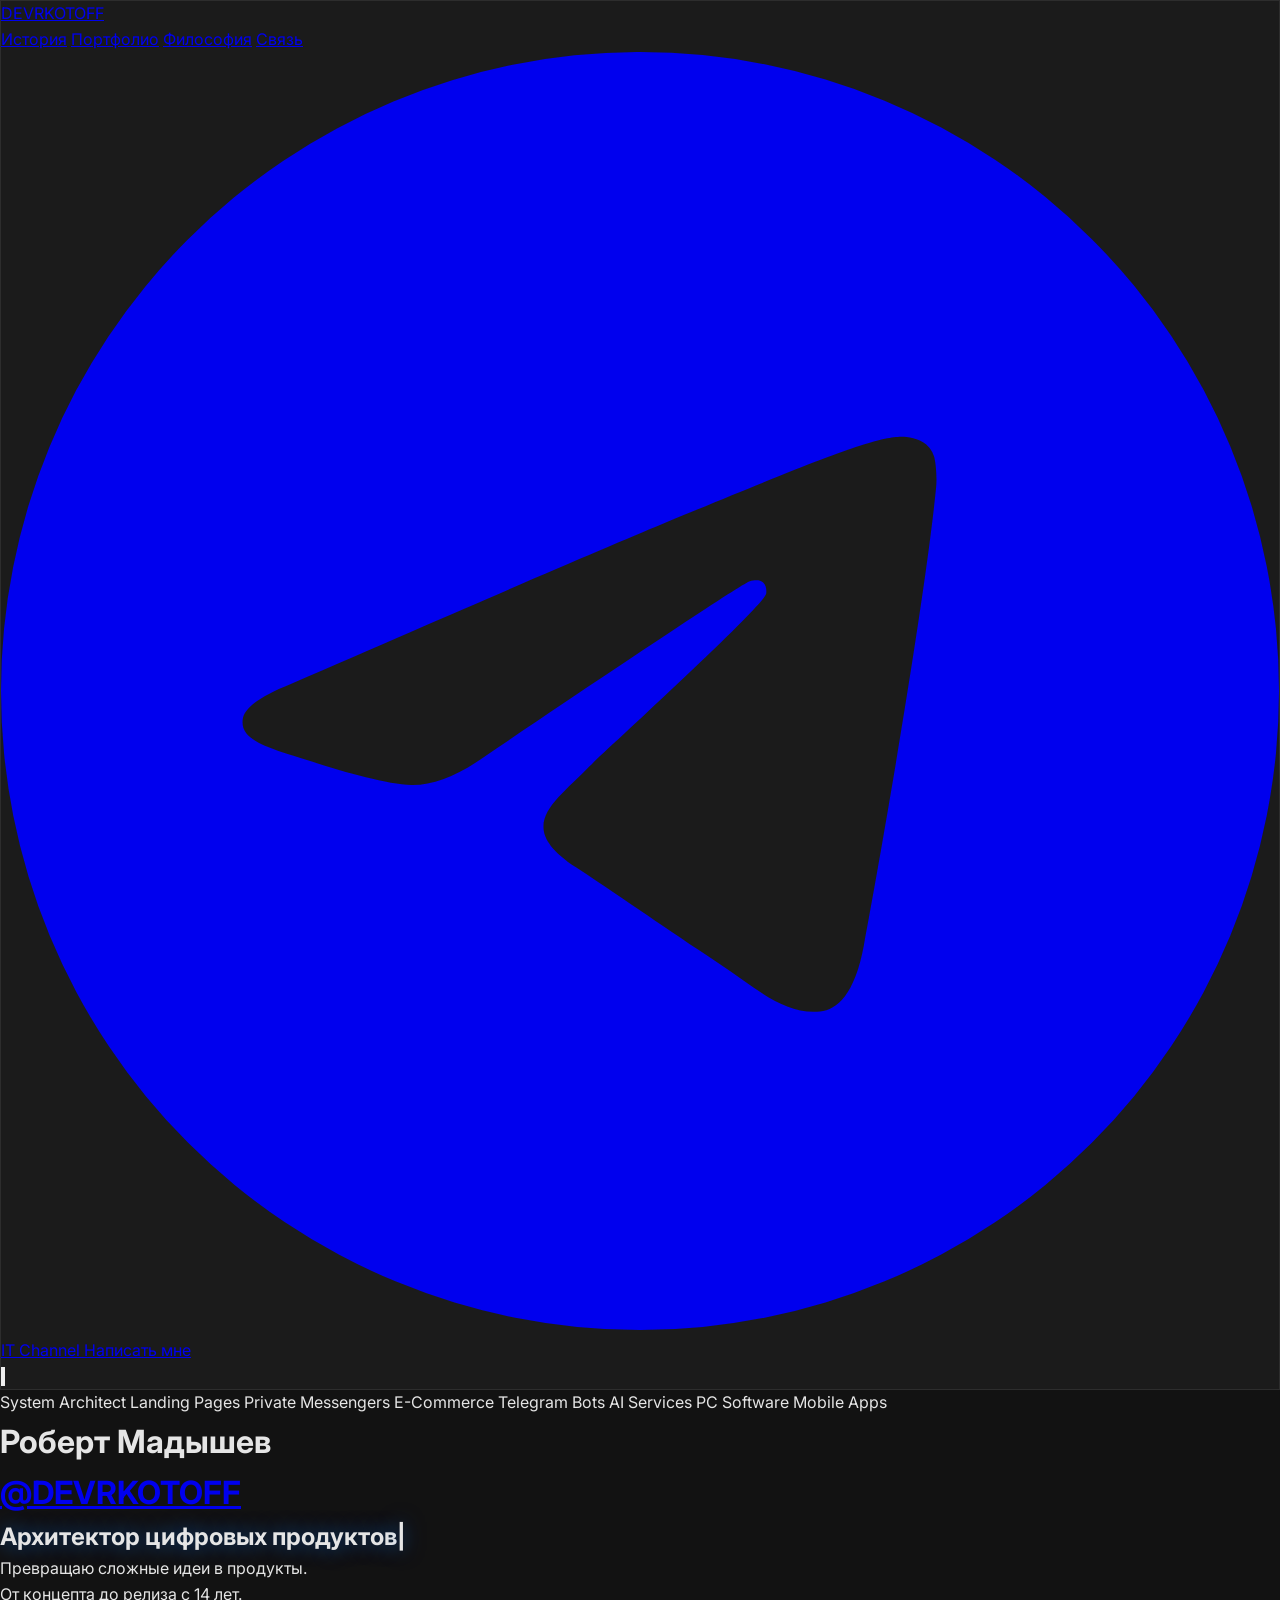
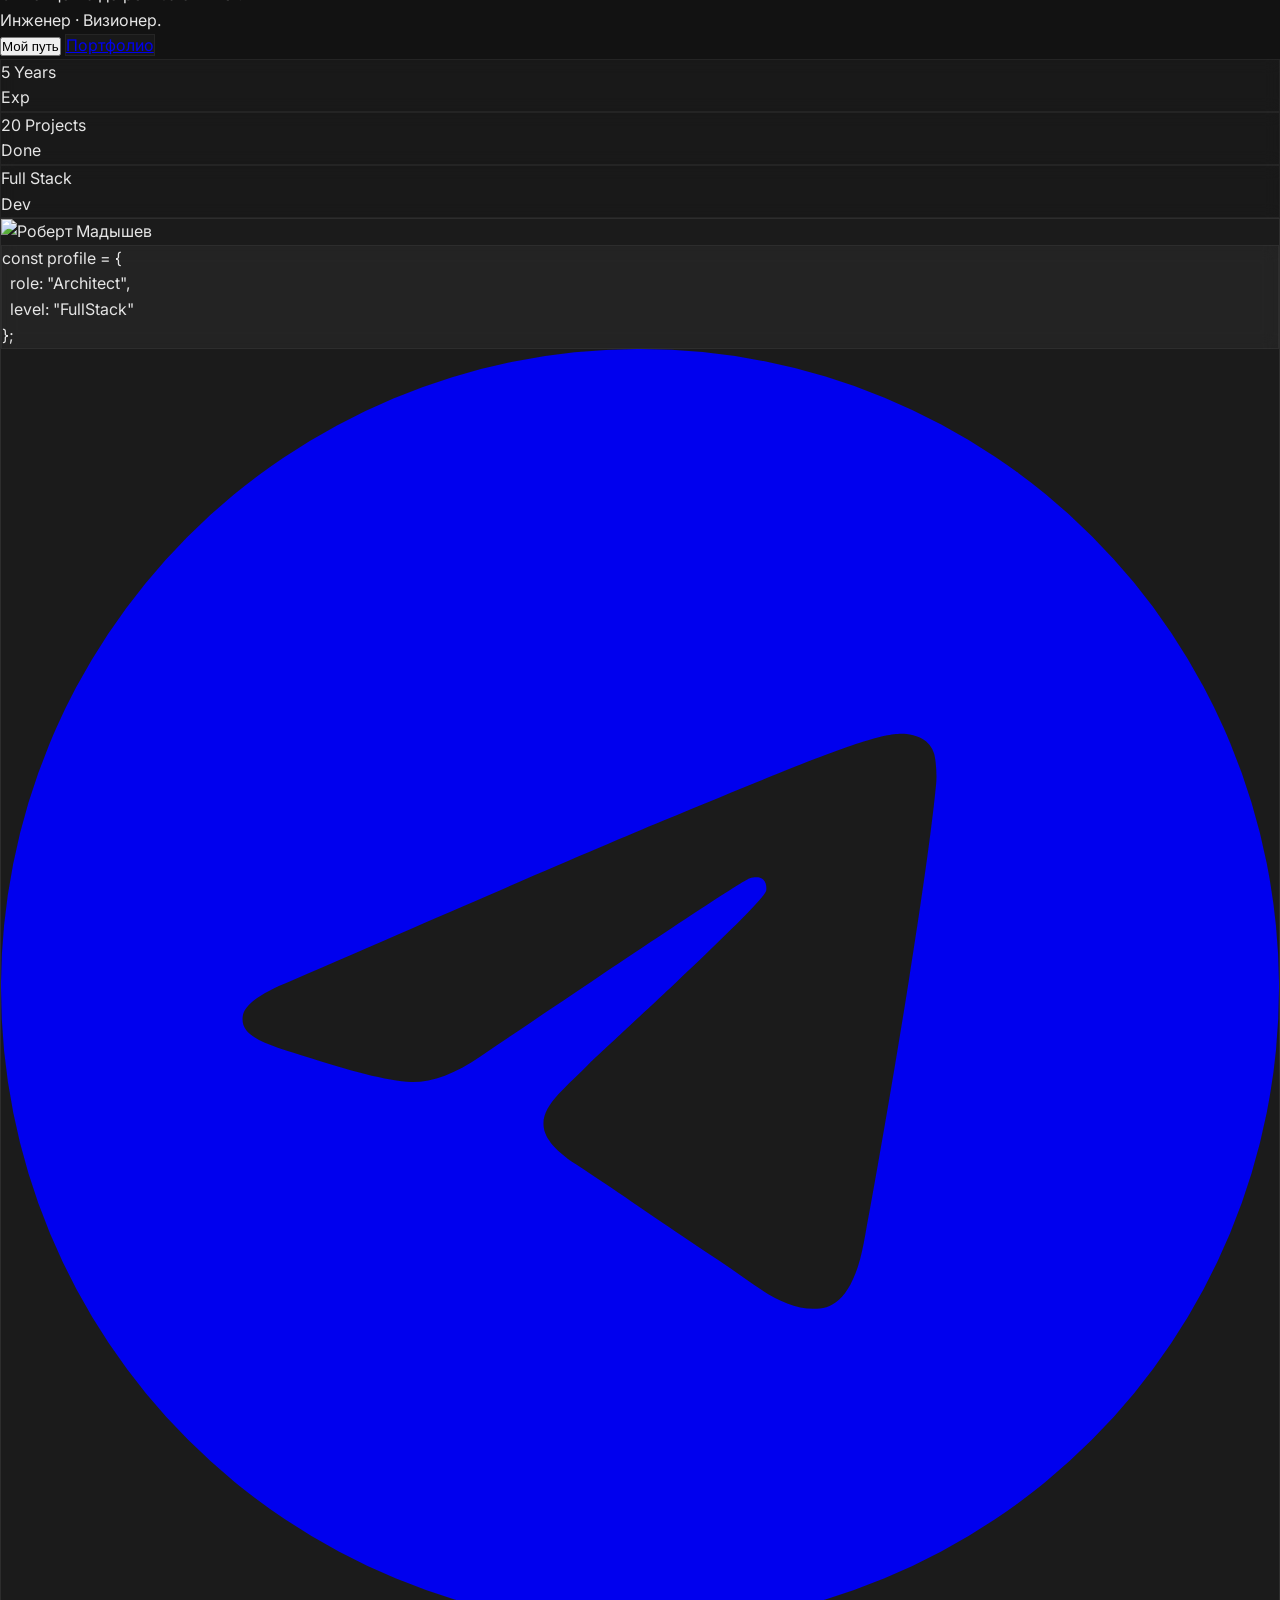
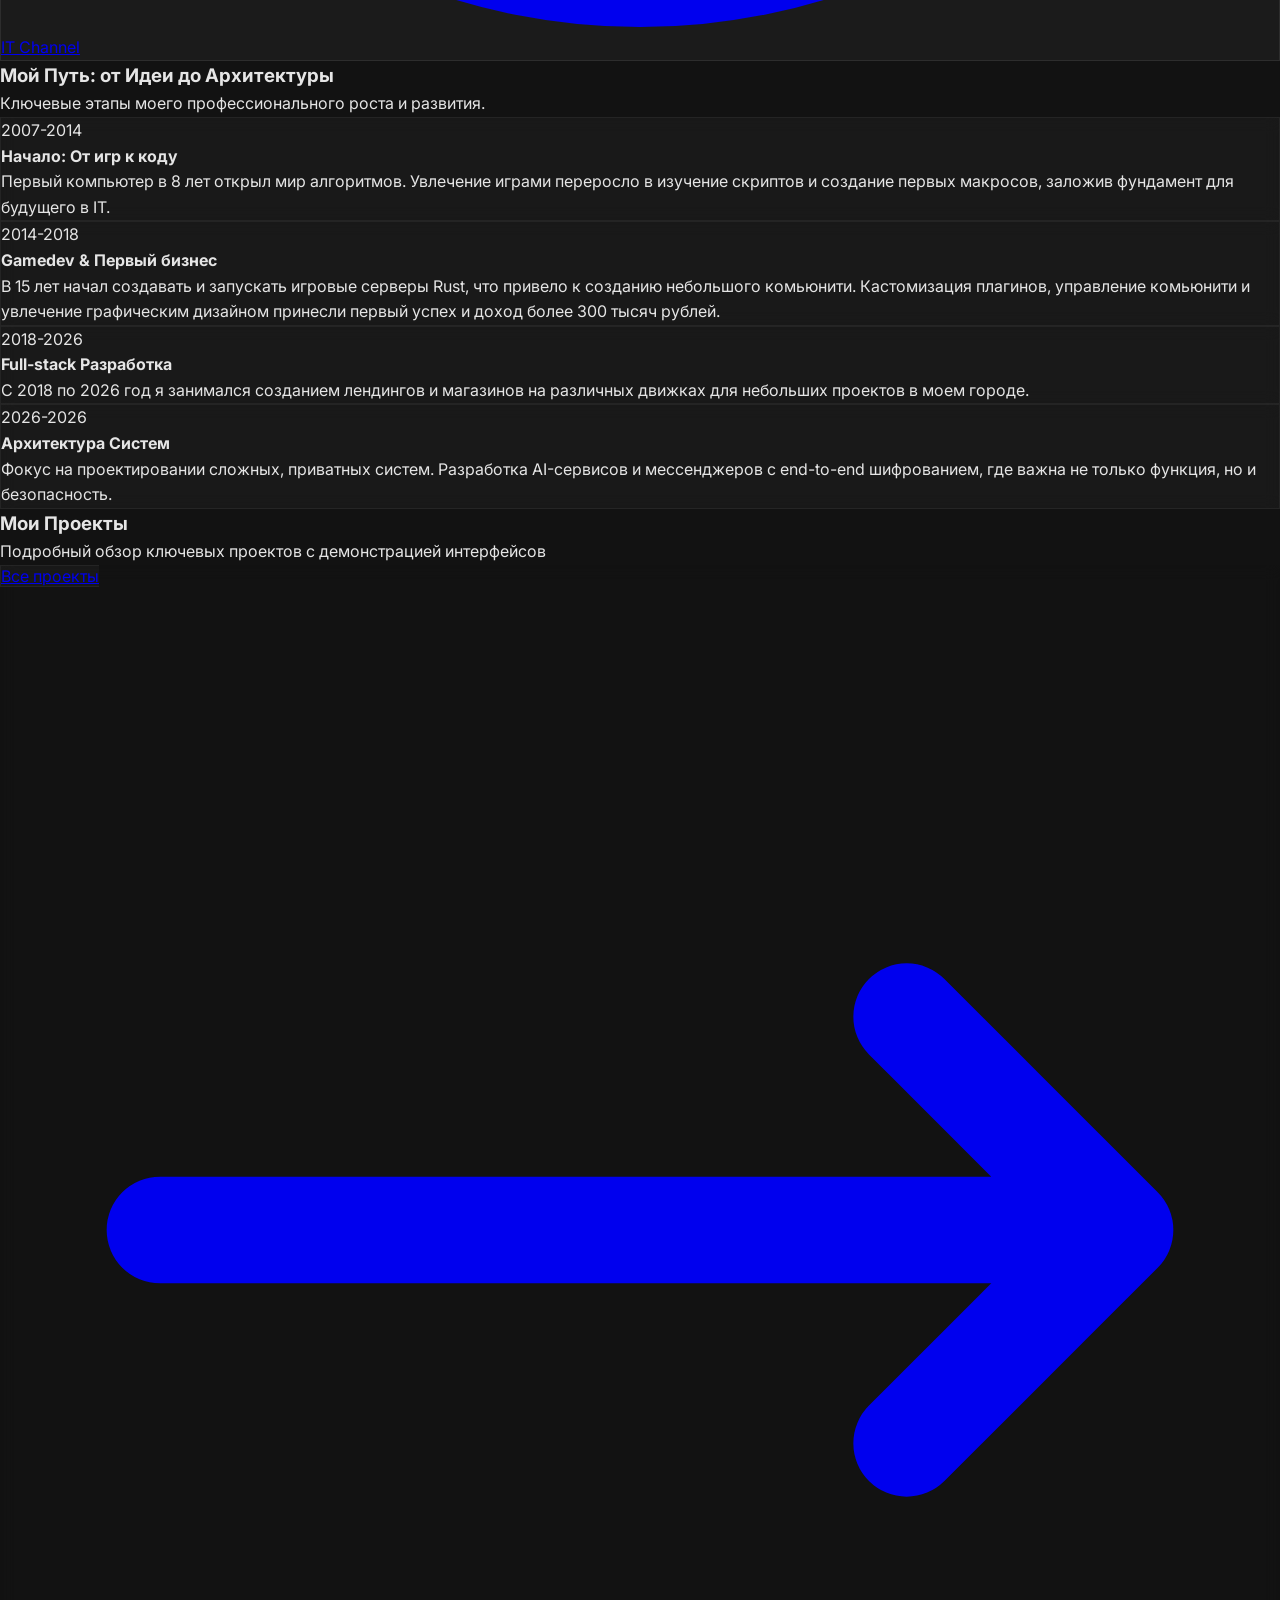
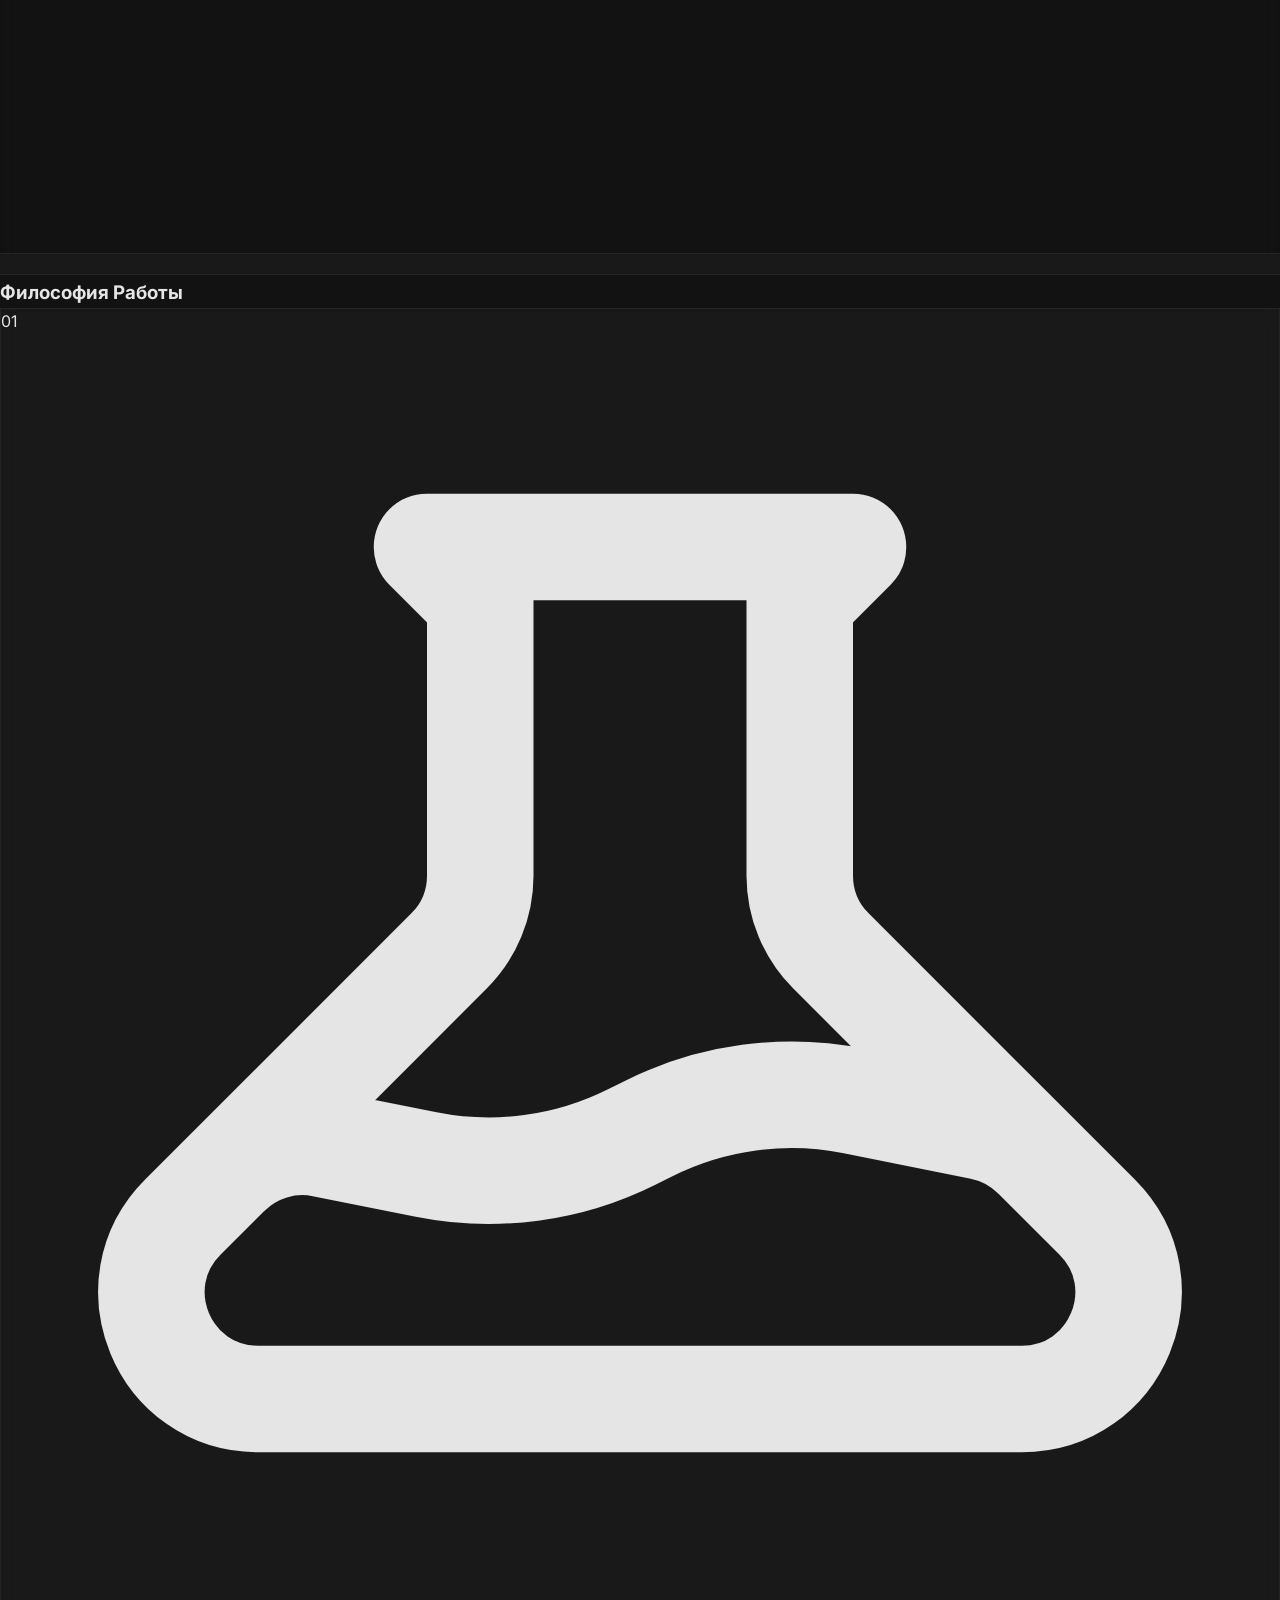
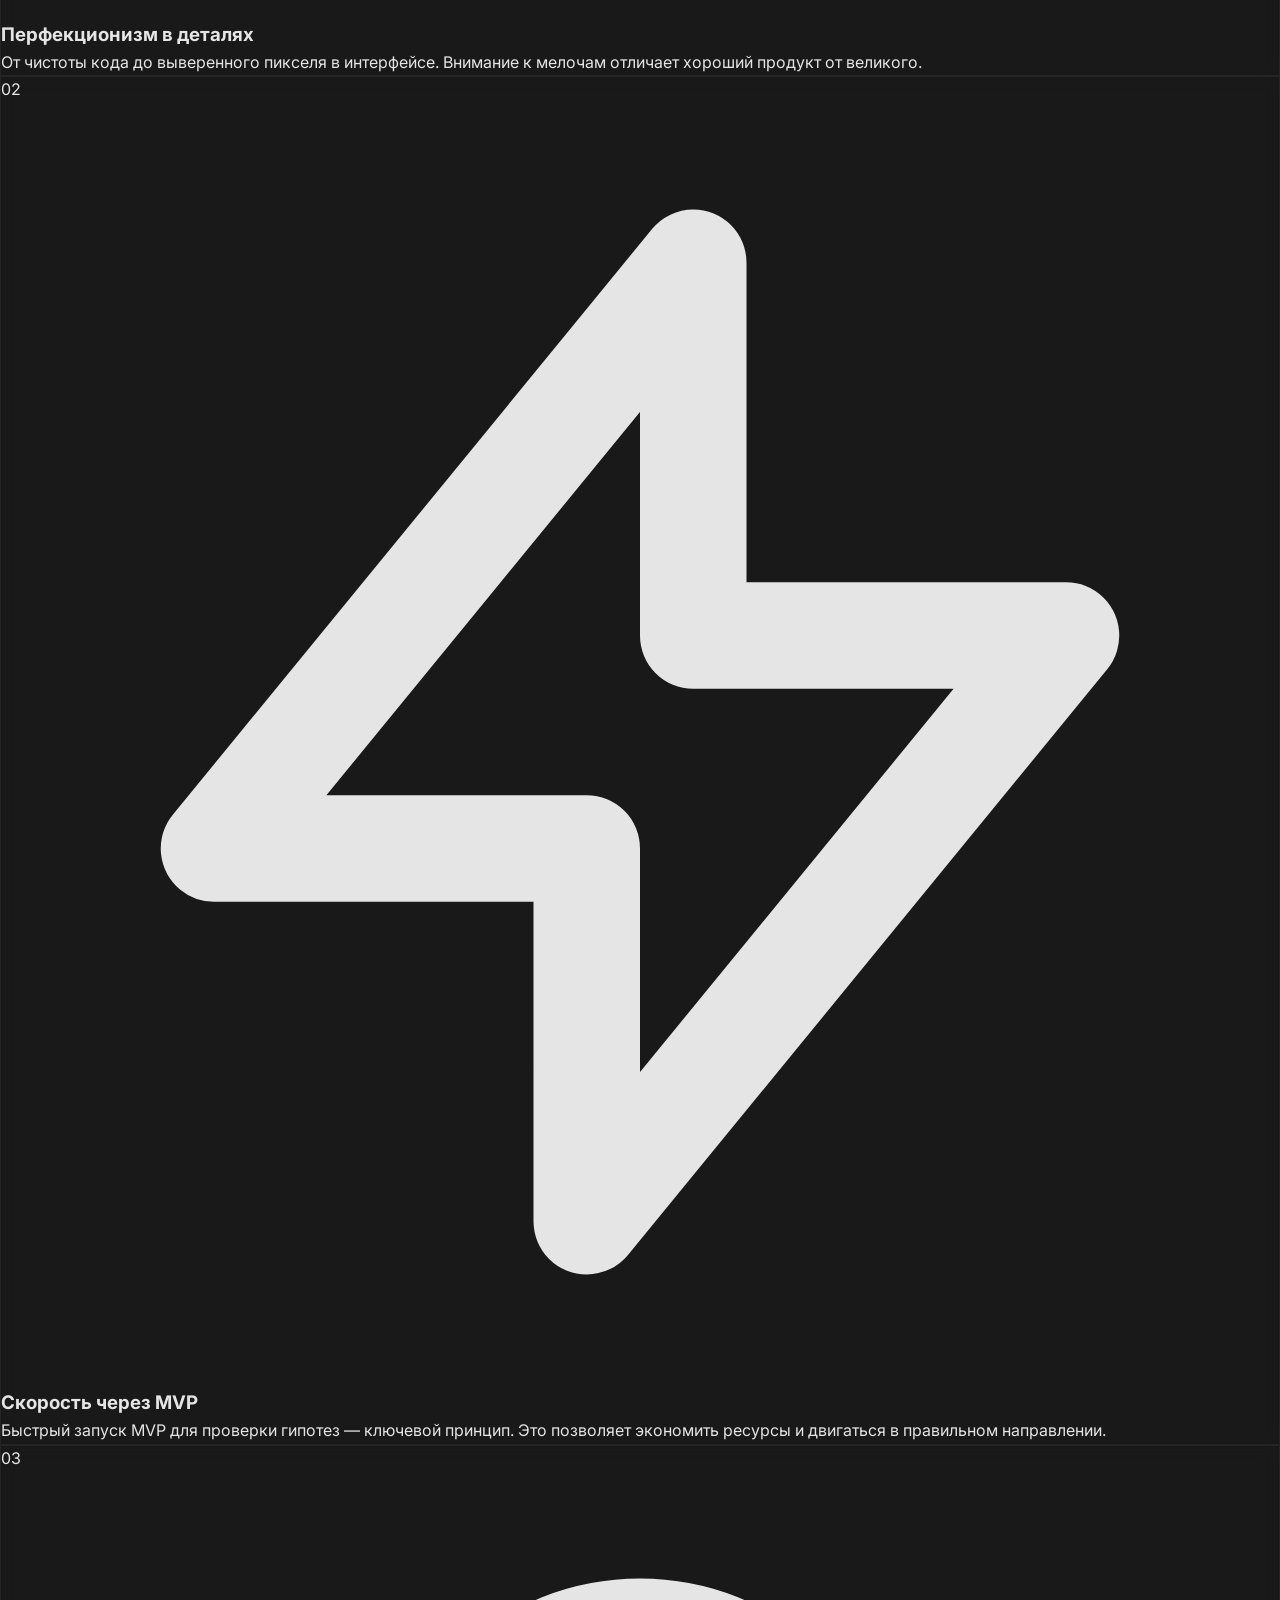
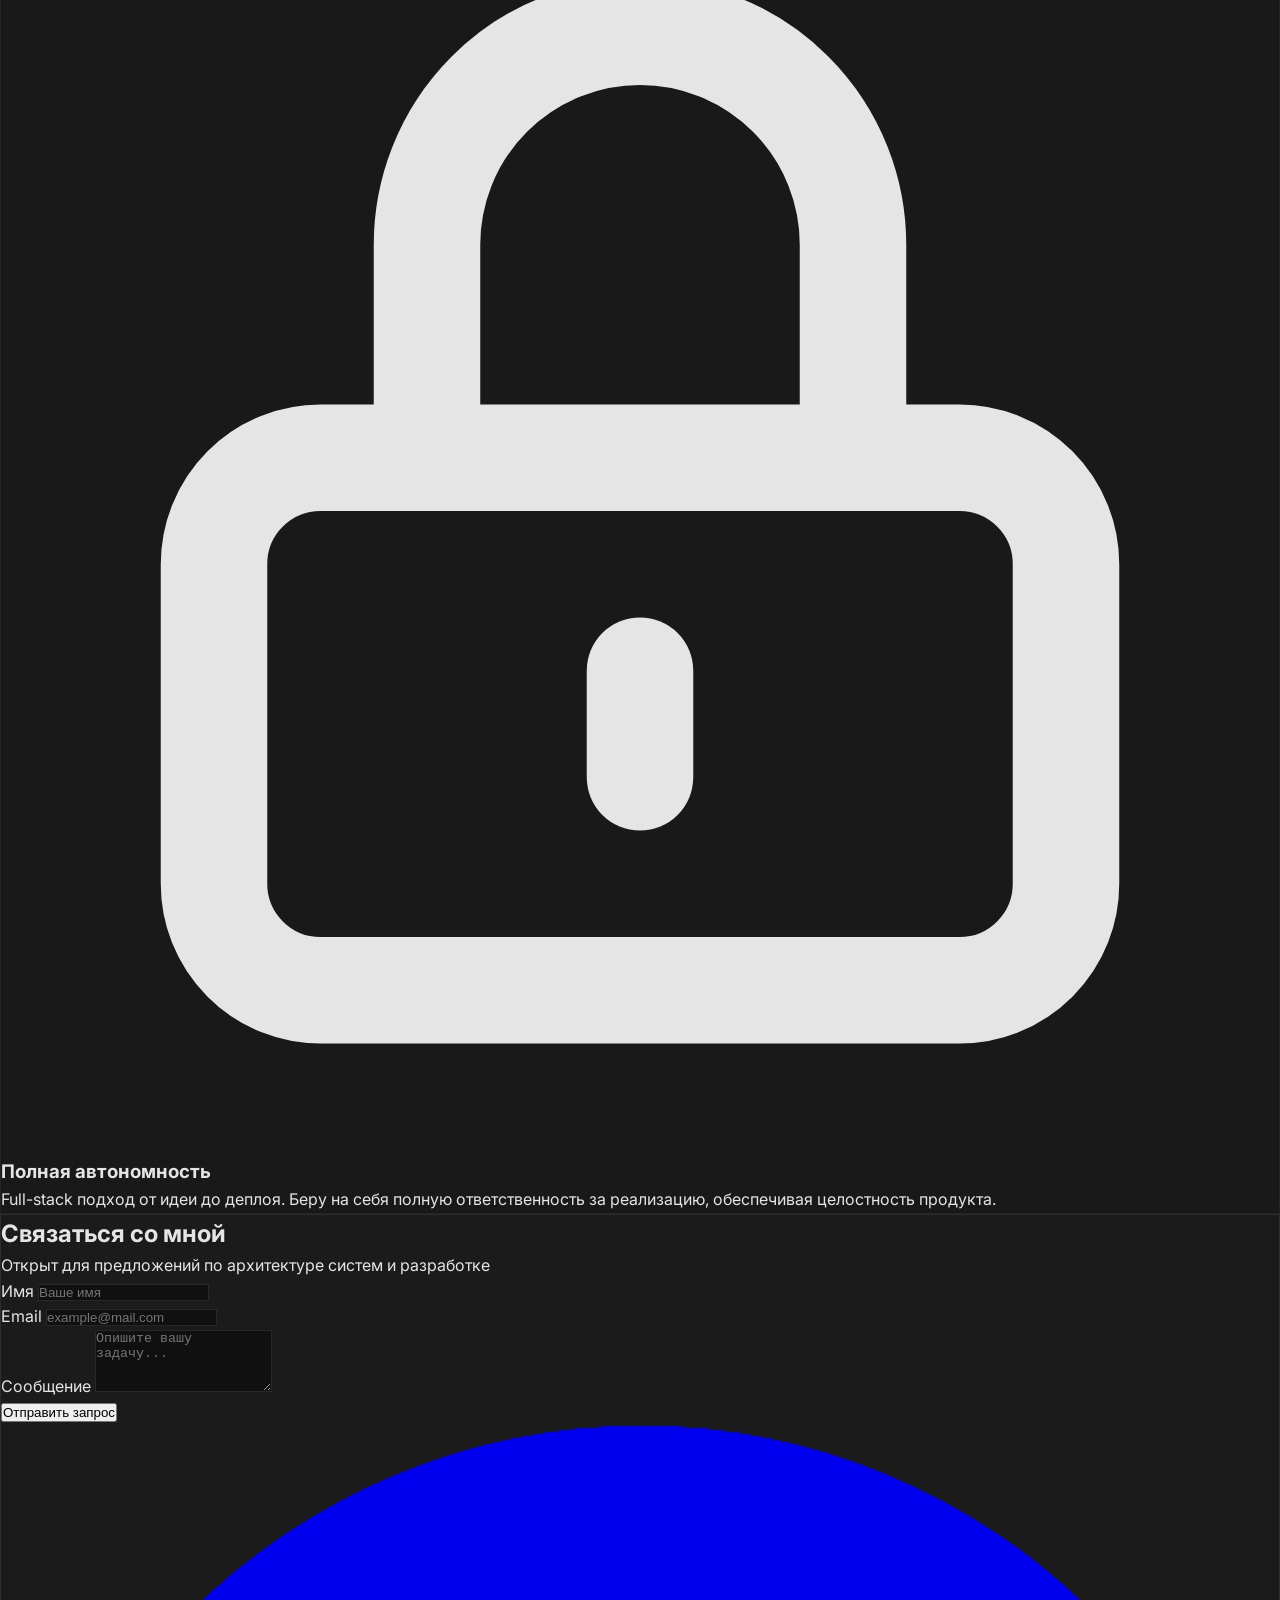
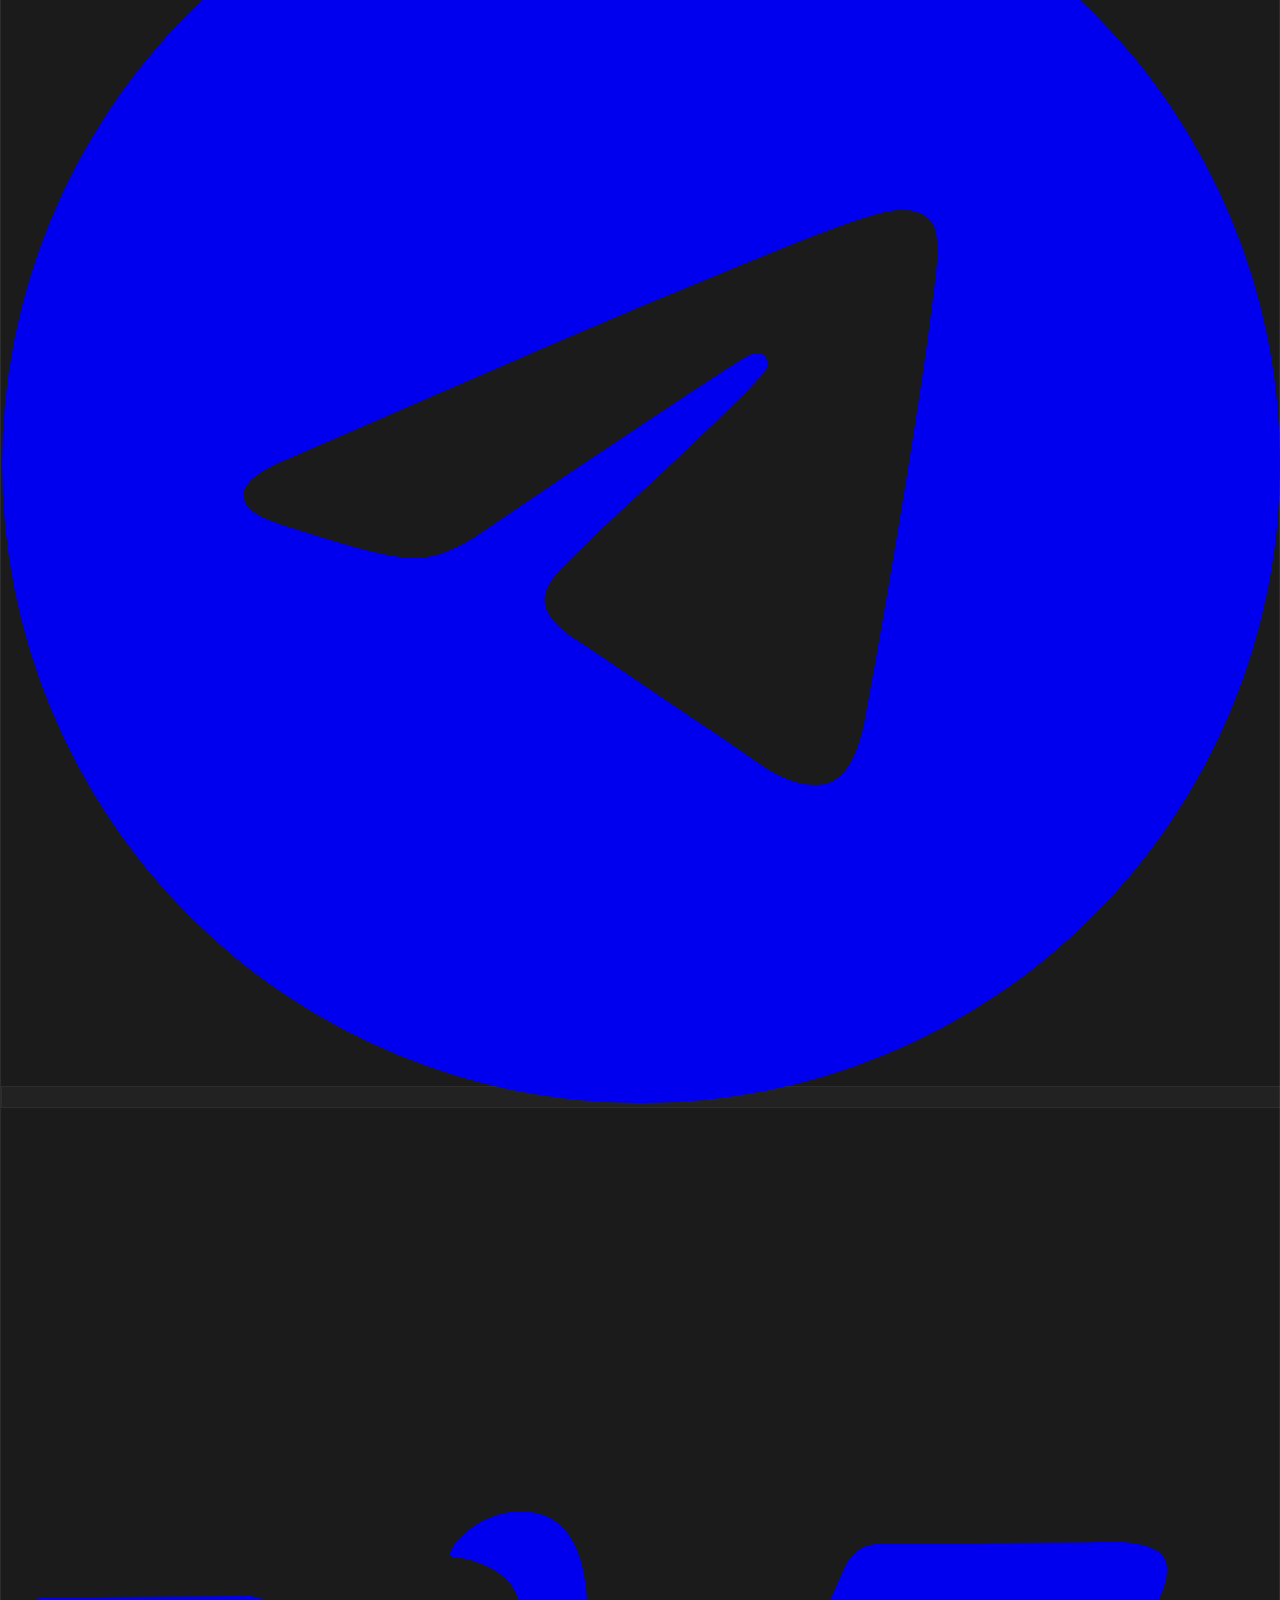
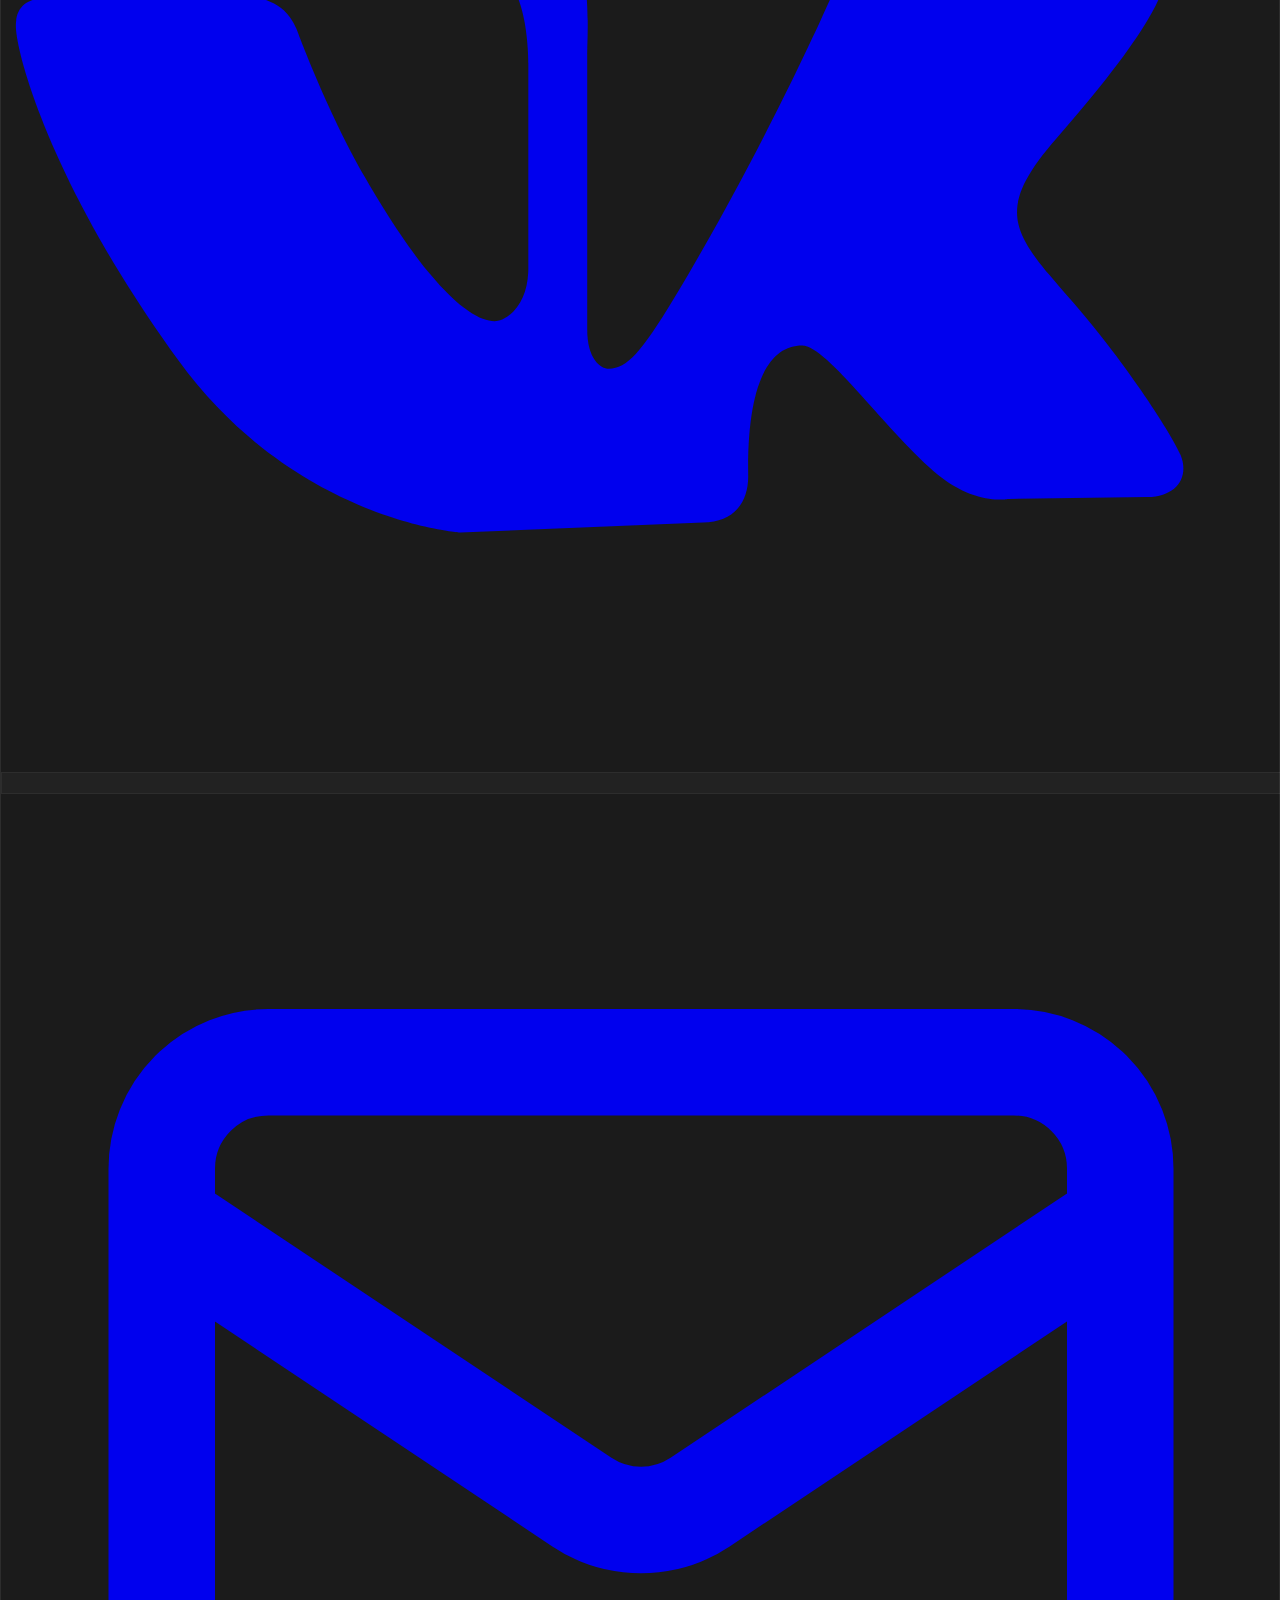
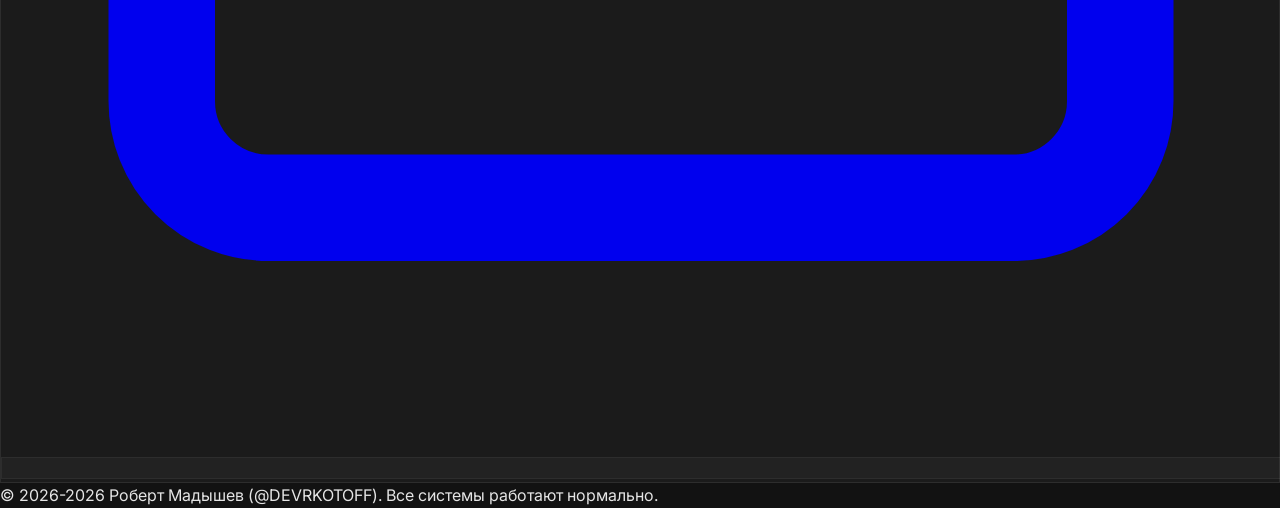
==== commit 98eb35fa: "Add files via upload" ====
--- a/index.html
+++ b/index.html
@@ -1 +1 @@
-<!DOCTYPE html> <html lang="ru"> <head> <meta charset="UTF-8"> <meta name="viewport" content="width=device-width, initial-scale=1.0"> <title>KOCHI•ART | Ландшафт</title> <meta name="author" content="KOCHI ART"> <meta name="copyright" content="KOCHI ART, 2026"> <link rel="preconnect" href="https://fonts.googleapis.com"> <link rel="preconnect" href="https://fonts.gstatic.com" crossorigin> <link href="https://fonts.googleapis.com/css2?family=Cormorant+Garamond:ital,wght@0,300;0,400;0,600;1,400&family=Manrope:wght@200;300;400;600&display=swap" rel="stylesheet"> <link rel="stylesheet" href="https://cdn.jsdelivr.net/npm/swiper@11/swiper-bundle.min.css"> <link rel="stylesheet" href="style.css"> </head> <body> <header class="profile"> <img src="images/avatar.jpg" alt="Аватар" class="avatar"> <h1 class="main-title">高知 KOCHI•ART</h1> <p class="description">прогрессивные ландшафты</p> <p class="slogan">«Вид из окна меняет сознание»</p> </header> <div class="header-divider"> <svg width="24" height="24" viewBox="0 0 24 24" fill="none" xmlns="http://www.w3.org/2000/svg"> <path d="M6 9L12 15L18 9" stroke="currentColor" stroke-width="2" stroke-linecap="round" stroke-linejoin="round"/> </svg> </div> <main class="main-grid"> <section class="service-section service-card" id="services"> <div class="carousel-header"> <h2 class="block-title">ПРОЕКТИРОВАНИЕ<br>ЧАСТНЫХ И ОБЩЕСТВЕННЫХ<br>ПРОСТРАНСТВ</h2> <div class="separator">•</div> </div> <div class="swiper-container"> <div class="swiper mySwiper"> <div class="swiper-wrapper"> <div class="swiper-slide"><img src="images/photo1.jpg" alt="Проект 1"></div> <div class="swiper-slide"><img src="images/photo2.jpg" alt="Проект 2"></div> <div class="swiper-slide"><img src="images/photo3.jpg" alt="Проект 3"></div> <div class="swiper-slide"><img src="images/photo4.jpg" alt="Проект 4"></div> <div class="swiper-slide"><img src="images/photo5.jpg" alt="Проект 5"></div> </div> <div class="swiper-button-next"></div> <div class="swiper-button-prev"></div> </div> <div class="swiper-pagination-outer"></div> </div> </section> <section class="service-section service-card"> <div class="carousel-header"> <h2 class="block-title">БЛАГОУСТРОЙСТВО</h2> <div class="separator">•</div> </div> <div class="swiper-container"> <div class="swiper mySwiper2"> <div class="swiper-wrapper"> <div class="swiper-slide"><img src="images/photo6.jpg" alt="Благоустройство 1"></div> <div class="swiper-slide"><img src="images/photo7.jpg" alt="Благоустройство 2"></div> <div class="swiper-slide"><img src="images/photo8.jpg" alt="Благоустройство 3"></div> <div class="swiper-slide"><img src="images/photo9.jpg" alt="Благоустройство 4"></div> </div> <div class="swiper-button-next"></div> <div class="swiper-button-prev"></div> </div> <div class="swiper-pagination-outer"></div> </div> </section> <section class="service-section service-card"> <div class="carousel-header"> <h2 class="block-title">УХОД</h2> <div class="separator">•</div> </div> <div class="swiper-container"> <div class="swiper mySwiper3"> <div class="swiper-wrapper"> <div class="swiper-slide"><img src="images/photo10.jpg" alt="Уход 1"></div> <div class="swiper-slide"><img src="images/photo11.jpg" alt="Уход 2"></div> <div class="swiper-slide"><img src="images/photo1.jpg" alt="Уход 3"></div> <div class="swiper-slide"><img src="images/photo2.jpg" alt="Уход 4"></div> </div> <div class="swiper-button-next"></div> <div class="swiper-button-prev"></div> </div> <div class="swiper-pagination-outer"></div> </div> </section> <section class="service-section care-card"> <div class="separator">•</div> <h2 class="care-title">СЛУЖБА ЗАБОТЫ</h2> <div class="care-features"> <p class="care-feature">мы всегда на связи: консультации, рекомендации</p> <p class="care-feature">срочные выезды</p> <p class="care-feature">приоритетное обслуживание садов постоянных клиентов</p> </div> <p class="care-cta-text">Получите консультацию по<br>вашему саду уже сейчас</p> <a href="https://t.me/k_irina_dd" class="care-cta-button"> Получить консультацию </a> </section> </main> <div class="header-divider" style="margin-top: 30px;"> <svg width="24" height="24" viewBox="0 0 24 24" fill="none" xmlns="http://www.w3.org/2000/svg"> <path d="M6 9L12 15L18 9" stroke="currentColor" stroke-width="2" stroke-linecap="round" stroke-linejoin="round"/> </svg> </div> <div class="section-wrapper"> <h2 class="cooperation-title">ПОРЯДОК СОТРУДНИЧЕСТВА</h2> <div class="cooperation-list"> <div class="cooperation-item"> <div class="coop-number">1</div> <div class="coop-text"> <div class="coop-name">Бриф</div> <div class="coop-desc">Задачи, пожелания клиентов</div> </div> </div> <div class="cooperation-item"> <div class="coop-number">2</div> <div class="coop-text"> <div class="coop-name">Анализ объекта</div> <div class="coop-desc">Оценка потенциальной возможности благоустройства</div> </div> </div> <div class="cooperation-item"> <div class="coop-number">3</div> <div class="coop-text"> <div class="coop-name">Концепция</div> <div class="coop-desc">Пространственно-планировочное предложение в планах, схемах, визуализациях</div> </div> </div> <div class="cooperation-item"> <div class="coop-number">4</div> <div class="coop-text"> <div class="coop-name">Укрупненная смета</div> <div class="coop-desc">Примерный расчет материалов</div> </div> </div> <div class="cooperation-item"> <div class="coop-number">5</div> <div class="coop-text"> <div class="coop-name">Вынос проекта в натуру</div> <div class="coop-desc">Выбор подрядчиков и поставщиков. Детальная смета</div> </div> </div> <div class="cooperation-item"> <div class="coop-number">6</div> <div class="coop-text"> <div class="coop-name">Благоустройство</div> <div class="coop-desc">Планирование грунта, посадка растений, монтаж бордюров, отсыпка инертными материалами, укладка газона</div> </div> </div> </div> <div class="partners-block section-wrapper"> <h2 class="partners-title">НАШИ ПАРТНЁРЫ</h2> <div class="partners-grid"> <div class="partner-item"> <div class="partner-name">ORGANICA</div> <div class="partner-desc">Автоматические системы полива</div> </div> <div class="partner-item"> <div class="partner-name">Садовый центр Веры Глуховой</div> <div class="partner-desc">Посадочный материал</div> </div> <div class="partner-item"> <div class="partner-name">Садовый центр Дизайн Флора</div> <div class="partner-desc">Посадочный материал</div> </div> <div class="partner-item"> <div class="partner-name">Садовый центр Флора ДД</div> <div class="partner-desc">Посадочный материал</div> </div> <div class="partner-item"> <div class="partner-name">МореКам</div> <div class="partner-desc">Натуральный камень</div> </div> <div class="partner-item"> <div class="partner-name">SVETHOLL</div> <div class="partner-desc">Интерьерное и экстерьерное освещение</div> </div> </div> </div> <div class="section-wrapper"> <div class="contacts-block"> <h2 class="questions-title">ЕСТЬ ВОПРОСЫ?!</h2> <p class="answer-text">Мы всегда на связи и готовы обсудить ваш будущий сад</p> <div class="messengers-row"> <a href="https://t.me/k_irina_dd" class="messenger-btn" title="Telegram"> <svg viewBox="0 0 24 24" fill="currentColor"> <path d="M12 0C5.373 0 0 5.373 0 12s5.373 12 12 12 12-5.373 12-12S18.627 0 12 0zm5.894 8.221l-1.97 9.28c-.145.658-.537.818-1.084.508l-3-2.21-1.446 1.394c-.14.18-.357.295-.6.295l.213-3.053 5.56-5.022c.242-.213-.054-.334-.373-.121l-6.869 4.326-2.96-.924c-.64-.203-.658-.64.135-.954l11.566-4.458c.538-.196 1.006.128.832.941z"/> </svg> </a> <a href="https://wa.me/79176158055" class="messenger-btn" title="WhatsApp"> <svg viewBox="0 0 24 24" fill="currentColor"> <path d="M17.472 14.382c-.297-.149-1.758-.867-2.03-.967-.273-.099-.471-.148-.67.15-.197.297-.767.966-.94 1.164-.173.199-.347.223-.644.075-.297-.15-1.255-.463-2.39-1.475-.883-.788-1.48-1.761-1.653-2.059-.173-.297-.018-.458.13-.606.134-.133.298-.347.446-.52.149-.174.198-.298.298-.497.099-.198.05-.371-.025-.52-.075-.149-.669-1.612-.916-2.207-.242-.579-.487-.5-.669-.51-.173-.008-.371-.01-.57-.01-.198 0-.52.074-.792.372-.272.297-1.04 1.016-1.04 2.479 0 1.462 1.065 2.875 1.213 3.074.149.198 2.096 3.2 5.077 4.487.709.306 1.262.489 1.694.625.712.227 1.36.195 1.871.118.571-.085 1.758-.719 2.006-1.413.248-.694.248-1.289.173-1.413-.074-.124-.272-.198-.57-.347m-5.421 7.403h-.004a9.87 9.87 0 01-5.031-1.378l-.361-.214-3.741.982.998-3.648-.235-.374a9.86 9.86 0 01-1.51-5.26c.001-5.45 4.436-9.884 9.888-9.884 2.64 0 5.122 1.03 6.988 2.898a9.825 9.825 0 012.893 6.994c-.003 5.45-4.437 9.884-9.885 9.884m8.413-18.297A11.815 11.815 0 0012.05 0C5.495 0 .16 5.335.157 11.892c0 2.096.547 4.142 1.588 5.945L.057 24l6.305-1.654a11.882 11.882 0 005.683 1.448h.005c6.554 0 11.89-5.335 11.893-11.893a11.821 11.821 0 00-3.48-8.413z"/> </svg> </a> </div> <a href="tel:+79176158055" class="care-cta-button call-button"> Позвонить </a> </div> </div> <div class="header-divider"> <svg width="24" height="24" viewBox="0 0 24 24" fill="none" xmlns="http://www.w3.org/2000/svg"> <path d="M6 9L12 15L18 9" stroke="currentColor" stroke-width="2" stroke-linecap="round" stroke-linejoin="round"/> </svg> </div> <div class="footer-location"> <svg width="20" height="20" viewBox="0 0 24 24" fill="currentColor" xmlns="http://www.w3.org/2000/svg" style="margin-right: 8px;"> <path d="M12 2C6.48 2 2 6.48 2 12C2 17.52 6.48 22 12 22C17.52 22 22 17.52 22 12C22 6.48 17.52 2 12 2ZM11 19.93C7.05 19.44 4 16.08 4 12C4 11.38 4.08 10.79 4.21 10.21L9 15V16C9 17.1 9.9 18 11 18V19.93ZM17.9 17.39C17.64 16.58 16.9 16 16 16H15V13C15 12.45 14.55 12 14 12H8V10H10C10.55 10 11 9.55 11 9V7H13C14.1 7 15 6.1 15 5V4.59C17.93 5.78 20 8.65 20 12C20 14.08 19.2 15.97 17.9 17.39Z"/> </svg> <span>Ульяновская область</span> </div> <a href="https://devrkotoff.ru" target="_blank" class="designer-credit">© <span class="year"></span> Devrkotoff Studios. All rights reserved.</a> <script src="https://cdn.jsdelivr.net/npm/swiper@11/swiper-bundle.min.js"></script> <script> const sliders = ['.mySwiper', '.mySwiper2', '.mySwiper3']; sliders.forEach(selector => { new Swiper(selector, { centeredSlides: true, loop: true, loopedSlides: 4, slideToClickedSlide: true, grabCursor: true, observer: true, observeParents: true, watchSlidesProgress: true, roundLengths: true, navigation: { nextEl: `${selector} .swiper-button-next`, prevEl: `${selector} .swiper-button-prev`, }, pagination: { el: `${selector} + .swiper-pagination-outer`, type: 'bullets', clickable: true, }, breakpoints: { 320: { slidesPerView: 'auto', spaceBetween: 5 }, 768: { slidesPerView: 'auto', spaceBetween: 10 } } }); }); document.addEventListener('DOMContentLoaded', function() { const year = new Date().getFullYear(); document.querySelectorAll('.year').forEach(el => { el.textContent = year; }); }); document.addEventListener('contextmenu', event => event.preventDefault()); document.addEventListener('dragstart', event => event.preventDefault()); document.addEventListener('keydown', function(e) { if ( e.keyCode == 123 || (e.ctrlKey && e.shiftKey && (e.keyCode == 73 || e.keyCode == 74)) || (e.ctrlKey && e.keyCode == 85) ) { e.preventDefault(); } }); </script> </body> </html>+<!DOCTYPE html> <html lang="ru"> <head> <meta charset="UTF-8"> <meta name="viewport" content="width=device-width, initial-scale=1.0, maximum-scale=1.0, user-scalable=no"> <title>Роберт Мадышев (@DEVRKOTOFF) | Архитектор Цифровых Продуктов</title> <meta name="description" content="Личный сайт-визитка Роберта Мадышева. Инженер, предприниматель, архитектор цифровых продуктов."> <link rel="preconnect" href="https://fonts.googleapis.com"> <link rel="preconnect" href="https://fonts.gstatic.com" crossorigin> <link href="https://fonts.googleapis.com/css2?family=Inter:wght@300;400;500;600&family=Montserrat:wght@500;600;700;800&display=swap" rel="stylesheet"> <script src="https://cdn.tailwindcss.com"></script> <script> tailwind.config = { theme: { extend: { colors: { charcoal: '#121212', charcoalLight: '#1E1E1E', charcoalCard: '#252525', electricBlue: '#007AFF', electricBlueDim: 'rgba(0, 122, 255, 0.15)', silver: '#C0C0C0', silverDim: 'rgba(192, 192, 192, 0.5)', }, fontFamily: { sans: ['Inter', 'sans-serif'], display: ['Montserrat', 'sans-serif'], }, backgroundImage: { 'grid-pattern': "linear-gradient(to right, #2a2a2a 1px, transparent 1px), linear-gradient(to bottom, #2a2a2a 1px, transparent 1px)", 'hero-glow': "radial-gradient(circle at 50% 50%, rgba(0, 122, 255, 0.15) 0%, rgba(18, 18, 18, 0) 70%)", }, animation: { 'float': 'float 6s ease-in-out infinite', 'pulse-slow': 'pulse 4s cubic-bezier(0.4, 0, 0.6, 1) infinite', 'blob': 'blob 7s infinite', 'slideIn': 'slideIn 0.3s ease-out forwards', }, keyframes: { float: { '0%, 100%': { transform: 'translateY(0)' }, '50%': { transform: 'translateY(-10px)' }, }, slideIn: { '0%': { opacity: '0', transform: 'translateY(20px)' }, '100%': { opacity: '1', transform: 'translateY(0)' }, }, blob: { '0%': { transform: 'translate(0px, 0px) scale(1)' }, '33%': { transform: 'translate(30px, -50px) scale(1.1)' }, '66%': { transform: 'translate(-20px, 20px) scale(0.9)' }, '100%': { transform: 'translate(0px, 0px) scale(1)' }, } }, screens: { 'xs': '375px', 'sm': '640px', 'md': '768px', 'lg': '1024px', 'xl': '1280px', '2xl': '1536px', } } } } </script> <style> * { box-sizing: border-box; margin: 0; padding: 0; -webkit-tap-highlight-color: transparent; } html { scroll-behavior: smooth; font-size: 16px; overflow-y: scroll; } @media (max-width: 768px) { html { font-size: 14px; } } body { background-color: #121212; color: #E5E5E5; overflow-x: hidden; font-family: 'Inter', sans-serif; line-height: 1.6; } ::-webkit-scrollbar { width: 8px; height: 8px; } ::-webkit-scrollbar-track { background: #121212; } ::-webkit-scrollbar-thumb { background: #333; border-radius: 4px; } ::-webkit-scrollbar-thumb:hover { background: #007AFF; } .glass-panel { background: rgba(30, 30, 30, 0.85); backdrop-filter: blur(20px); -webkit-backdrop-filter: blur(20px); border: 1px solid rgba(255, 255, 255, 0.08); } .glass-card { background: rgba(255, 255, 255, 0.03); backdrop-filter: blur(8px); border: 1px solid rgba(255, 255, 255, 0.05); transition: all 0.3s ease; } .glass-card:hover { border-color: rgba(0, 122, 255, 0.5); background: rgba(255, 255, 255, 0.06); } .tech-grid { background-size: 40px 40px; -webkit-mask-image: linear-gradient(to bottom, black 40%, transparent 100%); mask-image: linear-gradient(to bottom, black 40%, transparent 100%); } .timeline-container { position: relative; padding-left: 40px; } .timeline-container::before { content: ''; position: absolute; left: 12px; top: 0; bottom: 0; width: 2px; background: linear-gradient(to bottom, #007AFF 0%, #333 100%); } .timeline-item { position: relative; margin-bottom: 2rem; } .timeline-item::before { content: ''; position: absolute; left: -34px; top: 24px; width: 16px; height: 16px; background: #121212; border: 2px solid #444; border-radius: 50%; transition: all 0.3s ease; } .timeline-item:hover::before, .timeline-item.active::before { border-color: #007AFF; background: #007AFF; box-shadow: 0 0 15px rgba(0, 122, 255, 0.5); } @media (min-width: 768px) { .timeline-container { padding-left: 0; } .timeline-container::before { left: 50%; transform: translateX(-50%); } .timeline-item { width: 50%; padding-right: 40px; } .timeline-item::before { left: auto; right: -40px; } .timeline-item:nth-child(even) { margin-left: 50%; padding-left: 40px; padding-right: 0; } .timeline-item:nth-child(even)::before { right: auto; left: -40px; } } .project-card { position: relative; overflow: hidden; cursor: pointer; } .project-card::before { content: ''; position: absolute; inset: 0; background: linear-gradient( to bottom, transparent 0%, transparent 40%, rgba(0, 0, 0, 0.7) 70%, rgba(0, 0, 0, 0.95) 100% ); z-index: 1; pointer-events: none; } .project-card img { transition: transform 0.5s ease; } .project-card:hover img { transform: scale(1.08); } .project-card-content { position: absolute; bottom: 0; left: 0; right: 0; z-index: 2; padding: 1rem 1.25rem; pointer-events: none; } .project-card-content * { pointer-events: auto; } @media (min-width: 640px) { .project-card-content { padding: 1.5rem; } } .project-card-title { text-shadow: 0 2px 10px rgba(0, 0, 0, 0.8); } .project-card-text { text-shadow: 0 1px 5px rgba(0, 0, 0, 0.8); } .input-field { background: rgba(0, 0, 0, 0.4); border: 1px solid rgba(255, 255, 255, 0.1); transition: all 0.3s ease; } .input-field:focus { border-color: #007AFF; outline: none; box-shadow: 0 0 15px rgba(0, 122, 255, 0.2); } .mobile-menu { position: fixed; inset: 0; z-index: 100; visibility: hidden; } .mobile-menu.active { visibility: visible; } .mobile-menu-panel { position: absolute; right: 0; top: 0; height: 100%; width: 280px; max-width: 85vw; transform: translateX(100%); transition: transform 0.3s cubic-bezier(0.4, 0, 0.2, 1); } .mobile-menu.active .mobile-menu-panel { transform: translateX(0); } .mobile-menu-overlay { position: absolute; inset: 0; background: rgba(0, 0, 0, 0.8); backdrop-filter: blur(4px); opacity: 0; transition: opacity 0.3s ease; } .mobile-menu.active .mobile-menu-overlay { opacity: 1; } .modal { position: fixed; inset: 0; z-index: 101; display: none; } .modal.active { display: flex; align-items: center; justify-content: center; } .modal-overlay { position: absolute; inset: 0; background: rgba(0, 0, 0, 0.9); backdrop-filter: blur(12px); } .modal-wrapper { position: relative; z-index: 2; width: 100%; height: 100%; max-height: 100vh; display: flex; align-items: center; justify-content: center; padding: 1rem; } @media (min-width: 1024px) { .modal-wrapper { padding: 2rem; } } .modal-container { width: 100%; max-width: 1200px; height: auto; max-height: 90vh; overflow: hidden; } @media (min-width: 1024px) { .modal-container { display: grid; grid-template-columns: 1fr 380px; max-height: 85vh; height: 85vh; } } .modal-body { overflow-y: auto; max-height: calc(90vh - 80px); } @media (min-width: 1024px) { .modal-body { max-height: 85vh; } } .gallery-container { position: relative; background: #0a0a0a; } .gallery-main { position: relative; width: 100%; aspect-ratio: 16/10; background: #1a1a1a; overflow: hidden; } @media (min-width: 1024px) { .gallery-main { aspect-ratio: 16/9; } } .gallery-main img { width: 100%; height: 100%; object-fit: cover; transition: opacity 0.3s ease; } .gallery-nav { position: absolute; top: 50%; transform: translateY(-50%); background: rgba(0, 0, 0, 0.7); backdrop-filter: blur(8px); border: 1px solid rgba(255, 255, 255, 0.15); width: 44px; height: 44px; border-radius: 50%; display: flex; align-items: center; justify-content: center; cursor: pointer; transition: all 0.2s ease; z-index: 10; } .gallery-nav:hover { background: rgba(0, 122, 255, 0.9); border-color: #007AFF; transform: translateY(-50%) scale(1.1); } .gallery-nav svg { width: 20px; height: 20px; color: white; } .gallery-nav.prev { left: 12px; } .gallery-nav.next { right: 12px; } .gallery-counter { position: absolute; top: 12px; right: 12px; background: rgba(0, 0, 0, 0.8); backdrop-filter: blur(8px); padding: 6px 14px; border-radius: 20px; font-size: 13px; font-weight: 600; color: white; border: 1px solid rgba(255, 255, 255, 0.1); } .gallery-thumbnails { display: flex; gap: 8px; padding: 12px; overflow-x: auto; background: rgba(0, 0, 0, 0.4); scrollbar-width: thin; scrollbar-color: #333 transparent; } .gallery-thumbnails::-webkit-scrollbar { height: 4px; } .gallery-thumbnails::-webkit-scrollbar-thumb { background: #333; border-radius: 2px; } .gallery-thumb { flex-shrink: 0; width: 70px; height: 70px; border-radius: 8px; overflow: hidden; cursor: pointer; border: 2px solid transparent; transition: all 0.2s ease; opacity: 0.5; } .gallery-thumb.active { border-color: #007AFF; opacity: 1; box-shadow: 0 0 15px rgba(0, 122, 255, 0.4); } .gallery-thumb:hover { opacity: 0.8; transform: scale(1.05); } .gallery-thumb img { width: 100%; height: 100%; object-fit: cover; } .project-nav { position: fixed; top: 50%; transform: translateY(-50%); z-index: 102; display: none; } @media (min-width: 1024px) { .project-nav { display: none; flex-direction: column; gap: 12px; } body.menu-open .project-nav { display: flex; } } .project-nav.left { left: 20px; } .project-nav.right { right: 20px; } .project-nav-btn { width: 50px; height: 50px; background: rgba(30, 30, 30, 0.9); backdrop-filter: blur(12px); border: 1px solid rgba(255, 255, 255, 0.1); border-radius: 12px; display: flex; align-items: center; justify-content: center; cursor: pointer; transition: all 0.2s ease; } .project-nav-btn:hover { background: rgba(0, 122, 255, 0.9); border-color: #007AFF; transform: scale(1.1); } .project-nav-btn svg { width: 24px; height: 24px; color: white; } .project-nav-btn:disabled { opacity: 0.3; cursor: not-allowed; transform: none; } .project-nav-btn:disabled:hover { background: rgba(30, 30, 30, 0.9); border-color: rgba(255, 255, 255, 0.1); } .info-panel { background: rgba(18, 18, 18, 0.95); border-left: 1px solid rgba(255, 255, 255, 0.08); } @media (min-width: 1024px) { .info-panel { overflow-y: auto; max-height: 85vh; } } .info-section { padding: 1.25rem; border-bottom: 1px solid rgba(255, 255, 255, 0.05); } .info-section:last-child { border-bottom: none; } .info-title { font-size: 0.75rem; font-weight: 700; text-transform: uppercase; letter-spacing: 0.1em; color: #666; margin-bottom: 0.75rem; display: flex; align-items: center; gap: 0.5rem; } .info-title svg { width: 16px; height: 16px; color: #007AFF; } .meta-bar { display: flex; align-items: center; gap: 1rem; padding: 1rem 1.25rem; background: linear-gradient(90deg, rgba(0, 122, 255, 0.1) 0%, rgba(0, 122, 255, 0.02) 100%); border-top: 1px solid rgba(0, 122, 255, 0.2); border-bottom: 1px solid rgba(255, 255, 255, 0.05); } .meta-item { display: flex; align-items: center; gap: 0.5rem; } .meta-label { font-size: 0.7rem; font-weight: 600; text-transform: uppercase; letter-spacing: 0.05em; color: #666; } .meta-value { font-size: 0.9rem; font-weight: 600; color: white; } .status-badge { display: inline-flex; align-items: center; gap: 0.4rem; padding: 0.35rem 0.75rem; border-radius: 20px; font-size: 0.75rem; font-weight: 600; } .status-badge.active { background: rgba(34, 197, 94, 0.15); color: #22c55e; border: 1px solid rgba(34, 197, 94, 0.3); } .status-badge.development { background: rgba(251, 191, 36, 0.15); color: #fbbf24; border: 1px solid rgba(251, 191, 36, 0.3); } .status-dot { width: 6px; height: 6px; border-radius: 50%; animation: pulse 2s infinite; } .status-dot.active { background: #22c55e; } .status-dot.development { background: #fbbf24; } @keyframes pulse { 0%, 100% { opacity: 1; } 50% { opacity: 0.5; } } .tech-tags { display: flex; flex-wrap: wrap; gap: 0.5rem; } .tech-tag { padding: 0.4rem 0.75rem; background: rgba(0, 122, 255, 0.1); border: 1px solid rgba(0, 122, 255, 0.3); border-radius: 8px; font-size: 0.75rem; font-weight: 500; color: #60a5fa; transition: all 0.2s ease; } .tech-tag:hover { background: rgba(0, 122, 255, 0.2); border-color: #007AFF; } .feature-list { display: flex; flex-direction: column; gap: 0.5rem; } .feature-item { display: flex; align-items: flex-start; gap: 0.6rem; font-size: 0.875rem; color: #9ca3af; } .feature-item svg { width: 18px; height: 18px; color: #007AFF; flex-shrink: 0; margin-top: 1px; } .mobile-project-nav { display: flex; align-items: center; justify-content: space-between; padding: 0.75rem 1rem; background: rgba(0, 0, 0, 0.4); border-top: 1px solid rgba(255, 255, 255, 0.05); } @media (min-width: 1024px) { .mobile-project-nav { display: none; } } .mobile-nav-btn { display: flex; align-items: center; gap: 0.5rem; padding: 0.5rem 1rem; background: rgba(255, 255, 255, 0.05); border: 1px solid rgba(255, 255, 255, 0.1); border-radius: 8px; font-size: 0.8rem; font-weight: 500; color: white; cursor: pointer; transition: all 0.2s ease; } .mobile-nav-btn:hover { background: rgba(0, 122, 255, 0.2); border-color: #007AFF; } .mobile-nav-btn:disabled { opacity: 0.3; cursor: not-allowed; } .mobile-nav-btn svg { width: 16px; height: 16px; } body.menu-open { overflow: hidden; } @media (max-width: 640px) { h1 { font-size: 1.75rem !important; line-height: 1.2 !important; } h2 { font-size: 1.25rem !important; } } .glow-text { text-shadow: 0 0 20px rgba(0, 122, 255, 0.5); } .fade-in-up { opacity: 0; transform: translateY(20px); transition: opacity 0.6s ease, transform 0.6s ease; } .fade-in-up.visible { opacity: 1; transform: translateY(0); } .gallery-fade { animation: galleryFade 0.3s ease; } @keyframes galleryFade { from { opacity: 0.5; } to { opacity: 1; } } .modal-slide-in { animation: modalSlideIn 0.3s ease-out; } @keyframes modalSlideIn { from { opacity: 0; transform: scale(0.95); } to { opacity: 1; transform: scale(1); } } @media (max-width: 768px) { .gallery-nav { width: 36px; height: 36px; } .gallery-nav svg { width: 18px; height: 18px; } .gallery-thumb { width: 56px; height: 56px; } } .status-badge { display: inline-flex; align-items: center; gap: 0.375rem; padding: 0.25rem 0.5rem; border-radius: 6px; font-size: 0.65rem; font-weight: 700; text-transform: uppercase; letter-spacing: 0.05em; } .status-working { background: rgba(34, 197, 94, 0.1); color: #4ade80; border: 1px solid rgba(34, 197, 94, 0.2); } .status-stopped { background: rgba(239, 68, 68, 0.1); color: #f87171; border: 1px solid rgba(239, 68, 68, 0.2); } .status-development { background: rgba(234, 179, 8, 0.1); color: #facc15; border: 1px solid rgba(234, 179, 8, 0.2); } .status-dot { width: 6px; height: 6px; border-radius: 50%; background: currentColor; } </style> </head> <body> <div class="fixed inset-0 z-[-1] bg-charcoal"> <div class="absolute inset-0 bg-grid-pattern tech-grid opacity-20"></div> <div class="absolute top-0 left-1/2 -translate-x-1/2 w-full max-w-[800px] h-[600px] bg-hero-glow rounded-full blur-3xl opacity-50 animate-blob"></div> <div class="absolute bottom-0 right-0 w-full max-w-[500px] h-[500px] bg-electricBlueDim rounded-full blur-[100px] animate-blob" style="animation-delay: 2s"></div> </div> <nav class="fixed top-0 w-full z-50 glass-panel border-b border-white/5"> <div class="max-w-7xl mx-auto px-4 sm:px-6 py-3 sm:py-4 flex justify-between items-center relative"> <a href="#" class="font-display font-bold text-lg sm:text-xl tracking-tighter text-white hover:text-electricBlue transition-colors"> DEV<span class="text-electricBlue">RKOTOFF</span> </a> <div class="hidden lg:flex items-center space-x-6 xl:space-x-8 text-sm font-medium text-silver absolute left-1/2 top-1/2 -translate-x-1/2 -translate-y-1/2"> <a href="#path" class="hover:text-electricBlue transition-colors py-2">История</a> <a href="portfolio.html" class="hover:text-electricBlue transition-colors py-2">Портфолио</a> <a href="#philosophy" class="hover:text-electricBlue transition-colors py-2">Философия</a> <a href="#contact" class="hover:text-electricBlue transition-colors py-2">Связь</a> </div> <div class="flex items-center gap-4"> <div class="hidden md:flex items-center"> <a href="https://t.me/devrkotoff" target="_blank" class="mr-4 flex items-center gap-2 px-3 py-2 rounded-full bg-white/5 hover:bg-electricBlue/20 border border-white/10 hover:border-electricBlue/50 transition-all group"> <svg class="w-4 h-4 text-silver group-hover:text-electricBlue transition-colors" fill="currentColor" viewBox="0 0 24 24"><path d="M11.944 0A12 12 0 0 0 0 12a12 12 0 0 0 12 12 12 12 0 0 0 12-12A12 12 0 0 0 12 0a12 12 0 0 0-.056 0zm4.962 7.224c.1-.002.321.023.465.14a.506.506 0 0 1 .171.325c.016.093.036.306.02.472-.18 1.898-.962 6.502-1.36 8.627-.168.9-.499 1.201-.82 1.23-.696.065-1.225-.46-1.9-.902-1.056-.693-1.653-1.124-2.678-1.8-1.185-.78-.417-1.21.258-1.91.177-.184 3.247-2.977 3.307-3.23.007-.032.014-.15-.056-.212s-.174-.041-.249-.024c-.106.024-1.793 1.14-5.061 3.345-.48.33-.913.49-1.302.48-.428-.008-1.252-.241-1.865-.44-.752-.245-1.349-.374-1.297-.789.027-.216.325-.437.893-.663 3.498-1.524 5.83-2.529 6.998-3.014 3.332-1.386 4.025-1.627 4.476-1.635z"/></svg> <span class="text-xs font-medium text-silver group-hover:text-white transition-colors">IT Channel</span> </a> <a href="https://t.me/rkotoff" target="_blank" class="px-4 sm:px-5 py-2 bg-electricBlue hover:bg-blue-600 text-white text-xs sm:text-sm font-semibold rounded-full transition-all active:scale-95 shadow-[0_0_15px_rgba(0,122,255,0.4)]"> Написать мне </a> </div> <button id="mobileMenuBtn" class="lg:hidden p-2 text-white hover:text-electricBlue transition-colors" aria-label="Меню"> <svg class="w-6 h-6" fill="none" stroke="currentColor" viewBox="0 0 24 24"> <path stroke-linecap="round" stroke-linejoin="round" stroke-width="2" d="M4 6h16M4 12h16M4 18h16"></path> </svg> </button> </div> </div> </nav> <div id="mobileMenu" class="mobile-menu"> <div class="mobile-menu-overlay" onclick="toggleMobileMenu()"></div> <div class="mobile-menu-panel glass-panel border-l border-white/10 p-6 shadow-2xl"> <div class="flex justify-between items-center mb-8"> <span class="font-display font-bold text-xl text-white">Меню</span> <button onclick="toggleMobileMenu()" class="p-2 text-silver hover:text-white transition-colors rounded-lg hover:bg-white/10" aria-label="Закрыть"> <svg class="w-6 h-6" fill="none" stroke="currentColor" viewBox="0 0 24 24"> <path stroke-linecap="round" stroke-linejoin="round" stroke-width="2" d="M6 18L18 6M6 6l12 12"></path> </svg> </button> </div> <nav class="flex flex-col space-y-2"> <a href="#path" onclick="toggleMobileMenu()" class="text-lg text-silver hover:text-electricBlue transition-colors py-3 px-4 rounded-lg hover:bg-white/5">История</a> <a href="portfolio.html" onclick="toggleMobileMenu()" class="text-lg text-silver hover:text-electricBlue transition-colors py-3 px-4 rounded-lg hover:bg-white/5">Портфолио</a> <a href="#philosophy" onclick="toggleMobileMenu()" class="text-lg text-silver hover:text-electricBlue transition-colors py-3 px-4 rounded-lg hover:bg-white/5">Философия</a> <a href="#contact" onclick="toggleMobileMenu()" class="text-lg text-silver hover:text-electricBlue transition-colors py-3 px-4 rounded-lg hover:bg-white/5">Связь</a> <a href="https://t.me/devrkotoff" target="_blank" onclick="toggleMobileMenu()" class="text-lg text-silver hover:text-electricBlue transition-colors py-3 px-4 rounded-lg hover:bg-white/5 flex items-center gap-2"><svg class="w-5 h-5" fill="currentColor" viewBox="0 0 24 24"><path d="M11.944 0A12 12 0 0 0 0 12a12 12 0 0 0 12 12 12 12 0 0 0 12-12A12 12 0 0 0 12 0a12 12 0 0 0-.056 0zm4.962 7.224c.1-.002.321.023.465.14a.506.506 0 0 1 .171.325c.016.093.036.306.02.472-.18 1.898-.962 6.502-1.36 8.627-.168.9-.499 1.201-.82 1.23-.696.065-1.225-.46-1.9-.902-1.056-.693-1.653-1.124-2.678-1.8-1.185-.78-.417-1.21.258-1.91.177-.184 3.247-2.977 3.307-3.23.007-.032.014-.15-.056-.212s-.174-.041-.249-.024c-.106.024-1.793 1.14-5.061 3.345-.48.33-.913.49-1.302.48-.428-.008-1.252-.241-1.865-.44-.752-.245-1.349-.374-1.297-.789.027-.216.325-.437.893-.663 3.498-1.524 5.83-2.529 6.998-3.014 3.332-1.386 4.025-1.627 4.476-1.635z"/></svg> IT Канал</a> </nav> <div class="absolute bottom-6 left-6 right-6"> <a href="https://t.me/rkotoff" target="_blank" onclick="toggleMobileMenu()" class="block w-full py-3 bg-electricBlue hover:bg-blue-600 text-white text-center font-semibold rounded-lg transition-colors"> Написать мне </a> </div> </div> </div> <header id="about" class="relative pt-20 sm:pt-24 md:pt-28 lg:pt-32 pb-10 sm:pb-14 lg:pb-20 px-4 sm:px-6"> <div class="max-w-7xl mx-auto grid lg:grid-cols-2 gap-6 lg:gap-10 items-center"> <div class="z-10 order-2 lg:order-1 text-center lg:text-left fade-in-up"> <div class="flex flex-wrap justify-center lg:justify-start gap-2 mb-6 max-w-2xl mx-auto lg:mx-0"> <span class="px-3 py-1.5 border border-electricBlue/30 bg-electricBlue/10 rounded-lg text-xs font-bold text-electricBlue uppercase tracking-wide hover:bg-electricBlue/20 transition-colors cursor-default">System Architect</span> <span class="px-3 py-1.5 border border-pink-500/30 bg-pink-500/10 rounded-lg text-xs font-bold text-pink-400 uppercase tracking-wide hover:bg-pink-500/20 transition-colors cursor-default">Landing Pages</span> <span class="px-3 py-1.5 border border-cyan-500/30 bg-cyan-500/10 rounded-lg text-xs font-bold text-cyan-400 uppercase tracking-wide hover:bg-cyan-500/20 transition-colors cursor-default">Private Messengers</span> <span class="px-3 py-1.5 border border-green-500/30 bg-green-500/10 rounded-lg text-xs font-bold text-green-400 uppercase tracking-wide hover:bg-green-500/20 transition-colors cursor-default">E-Commerce</span> <span class="px-3 py-1.5 border border-sky-500/30 bg-sky-500/10 rounded-lg text-xs font-bold text-sky-400 uppercase tracking-wide hover:bg-sky-500/20 transition-colors cursor-default">Telegram Bots</span> <span class="px-3 py-1.5 border border-purple-500/30 bg-purple-500/10 rounded-lg text-xs font-bold text-purple-400 uppercase tracking-wide hover:bg-purple-500/20 transition-colors cursor-default">AI Services</span> <span class="px-3 py-1.5 border border-slate-500/30 bg-slate-500/10 rounded-lg text-xs font-bold text-slate-400 uppercase tracking-wide hover:bg-slate-500/20 transition-colors cursor-default">PC Software</span> <span class="px-3 py-1.5 border border-indigo-500/30 bg-indigo-500/10 rounded-lg text-xs font-bold text-indigo-400 uppercase tracking-wide hover:bg-indigo-500/20 transition-colors cursor-default">Mobile Apps</span> </div> <h1 class="font-display text-3xl sm:text-4xl md:text-5xl lg:text-6xl xl:text-7xl font-bold leading-tight mb-4 sm:mb-6"> Роберт <span class="text-white">Мадышев</span><br> <a href="https://t.me/devrkotoff" target="_blank" class="text-silverDim text-2xl sm:text-3xl md:text-4xl hover:text-electricBlue transition-colors cursor-pointer" title="Мой IT канал">@DEVRKOTOFF</a> </h1> <h2 class="font-display text-lg sm:text-xl md:text-2xl lg:text-3xl font-medium text-white mb-4 sm:mb-6 glow-text max-w-2xl mx-auto lg:mx-0 min-h-[1.5em]"> <span id="typewriter-text">Архитектор цифровых продуктов</span><span class="text-electricBlue animate-pulse">|</span> </h2> <p class="text-silver text-base sm:text-lg leading-relaxed mb-6 sm:mb-8 max-w-lg mx-auto lg:mx-0 px-4 lg:px-0"> Превращаю сложные идеи в продукты.<br> От концепта до релиза с 14 лет.<br> Инженер · Визионер. </p> <div class="flex flex-wrap justify-center lg:justify-start gap-3 sm:gap-4"> <button onclick="scrollToSection('path')" class="px-6 sm:px-8 py-3 sm:py-4 bg-white text-charcoal font-bold rounded-lg hover:bg-gray-200 transition-all active:scale-95 text-sm sm:text-base"> Мой путь </button> <a href="portfolio.html" class="px-6 sm:px-8 py-3 sm:py-4 glass-card text-white font-medium rounded-lg hover:bg-white/10 transition-all active:scale-95 flex items-center gap-2 text-sm sm:text-base"> <span class="w-2 h-2 bg-electricBlue rounded-full animate-pulse"></span> Портфолио </a> </div> <div class="flex flex-wrap justify-center lg:justify-start gap-4 mt-8 sm:mt-10 max-w-2xl mx-auto lg:mx-0"> <div class="flex items-center gap-3 px-4 py-2 glass-card rounded-lg border border-white/5 hover:border-electricBlue/30 transition-colors"> <span class="text-xl font-bold text-electricBlue counter" data-target="10">0</span> <span class="text-xs text-gray-400 uppercase tracking-wider font-medium">Years<br>Exp</span> </div> <div class="flex items-center gap-3 px-4 py-2 glass-card rounded-lg border border-white/5 hover:border-electricBlue/30 transition-colors"> <span class="text-xl font-bold text-electricBlue counter" data-target="50">0</span> <span class="text-xs text-gray-400 uppercase tracking-wider font-medium">Projects<br>Done</span> </div> <div class="flex items-center gap-3 px-4 py-2 glass-card rounded-lg border border-white/5 hover:border-electricBlue/30 transition-colors"> <span class="text-xl font-bold text-electricBlue">Full</span> <span class="text-xs text-gray-400 uppercase tracking-wider font-medium">Stack<br>Dev</span> </div> </div> </div> <div class="relative order-1 lg:order-2 flex justify-center lg:justify-end fade-in-up"> <div class="absolute top-4 right-4 sm:top-6 sm:right-6 w-full max-w-sm sm:max-w-md aspect-[4/5] border border-electricBlue/20 rounded-2xl -z-10 hidden sm:block"></div> <div id="avatar-container" class="relative w-full max-w-sm sm:max-w-md aspect-[4/5] rounded-2xl overflow-hidden glass-panel p-2 transition-transform duration-100 ease-out" style="transform-style: preserve-3d;"> <div class="absolute inset-0 bg-gradient-to-t from-charcoal via-transparent to-transparent z-10"></div> <img src="avatar.png" alt="Роберт Мадышев" class="w-full h-full object-cover rounded-xl"> <div class="absolute bottom-6 left-4 sm:left-6 z-20 glass-card p-3 sm:p-4 rounded-xl border border-white/10 animate-float shadow-2xl backdrop-blur-xl transform translate-z-10"> <div class="flex gap-1.5 mb-2"> <div class="w-2 h-2 rounded-full bg-red-500/80"></div> <div class="w-2 h-2 rounded-full bg-yellow-500/80"></div> <div class="w-2 h-2 rounded-full bg-green-500/80"></div> </div> <div class="font-mono text-[10px] sm:text-xs text-gray-300 leading-relaxed"> <span class="text-purple-400">const</span> <span class="text-blue-400">profile</span> = {<br> &nbsp;&nbsp;role: <span class="text-green-400">"Architect"</span>,<br> &nbsp;&nbsp;level: <span class="text-yellow-400">"FullStack"</span><br> }; </div> </div> <a href="https://t.me/devrkotoff" target="_blank" class="absolute top-4 right-4 z-30 bg-charcoal/90 border border-electricBlue/50 px-4 py-2 rounded-full shadow-lg flex items-center gap-2 hover:bg-electricBlue hover:border-electricBlue transition-all group no-underline animate-float" style="animation-delay: 1.5s;"> <svg class="w-5 h-5 text-electricBlue group-hover:text-white transition-colors" fill="currentColor" viewBox="0 0 24 24"><path d="M11.944 0A12 12 0 0 0 0 12a12 12 0 0 0 12 12 12 12 0 0 0 12-12A12 12 0 0 0 12 0a12 12 0 0 0-.056 0zm4.962 7.224c.1-.002.321.023.465.14a.506.506 0 0 1 .171.325c.016.093.036.306.02.472-.18 1.898-.962 6.502-1.36 8.627-.168.9-.499 1.201-.82 1.23-.696.065-1.225-.46-1.9-.902-1.056-.693-1.653-1.124-2.678-1.8-1.185-.78-.417-1.21.258-1.91.177-.184 3.247-2.977 3.307-3.23.007-.032.014-.15-.056-.212s-.174-.041-.249-.024c-.106.024-1.793 1.14-5.061 3.345-.48.33-.913.49-1.302.48-.428-.008-1.252-.241-1.865-.44-.752-.245-1.349-.374-1.297-.789.027-.216.325-.437.893-.663 3.498-1.524 5.83-2.529 6.998-3.014 3.332-1.386 4.025-1.627 4.476-1.635z"/></svg> <span class="text-xs font-bold text-white transition-colors">IT Channel</span> </a> </div> </div> </div> </header> <section id="path" class="py-10 sm:py-14 lg:py-16 px-4 sm:px-6"> <div class="max-w-7xl mx-auto"> <div class="text-center mb-12 sm:mb-16 fade-in-up"> <h3 class="font-display text-2xl sm:text-3xl lg:text-4xl font-bold text-white mb-3">Мой Путь: от Идеи до Архитектуры</h3> <p class="text-silver text-sm sm:text-base max-w-2xl mx-auto">Ключевые этапы моего профессионального роста и развития.</p> <div class="w-16 sm:w-20 h-1 bg-electricBlue mx-auto rounded-full"></div> </div> <div class="grid md:grid-cols-2 lg:grid-cols-4 gap-4 sm:gap-6"> <div class="glass-card p-6 rounded-2xl fade-in-up"> <div class="font-display font-bold text-electricBlue mb-2">2007-2014</div> <h4 class="text-lg font-bold text-white mb-3">Начало: От игр к коду</h4> <p class="text-gray-400 text-sm leading-relaxed"> Первый компьютер в 8 лет открыл мир алгоритмов. Увлечение играми переросло в изучение скриптов и создание первых макросов, заложив фундамент для будущего в IT. </p> </div> <div class="glass-card p-6 rounded-2xl fade-in-up" style="animation-delay: 0.1s;"> <div class="font-display font-bold text-electricBlue mb-2">2014-2018</div> <h4 class="text-lg font-bold text-white mb-3">Gamedev & Первый бизнес</h4> <p class="text-gray-400 text-sm leading-relaxed"> В 15 лет начал создавать и запускать игровые сервера Rust, что привело к созданию небольшого комьюнити. Кастомизация плагинов, управление комьюнити и увлечение графическим дизайном принесли первый успех и доход более 300 тысяч рублей. </p> </div> <div class="glass-card p-6 rounded-2xl fade-in-up" style="animation-delay: 0.2s;"> <div class="font-display font-bold text-electricBlue mb-2">2018-2026</div> <h4 class="text-lg font-bold text-white mb-3">Full-stack Разработка</h4> <p class="text-gray-400 text-sm leading-relaxed"> Переход от игровых проектов к созданию полноценных веб-сервисов: панели управления, CRM-системы, собственные движки для сайтов. Освоение полного стека технологий. </p> </div> <div class="glass-card p-6 rounded-2xl fade-in-up" style="animation-delay: 0.3s;"> <div class="font-display font-bold text-electricBlue mb-2">2026-Сегодня</div> <h4 class="text-lg font-bold text-white mb-3">Архитектура Систем</h4> <p class="text-gray-400 text-sm leading-relaxed"> Фокус на проектировании сложных, приватных систем. Разработка AI-сервисов и мессенджеров с end-to-end шифрованием, где важна не только функция, но и безопасность. </p> </div> </div> <div class="grid md:grid-cols-2 lg:grid-cols-4 gap-4 sm:gap-6"> </div> </section> <section id="projects" class="py-10 sm:py-14 lg:py-16 px-4 sm:px-6 relative"> <div class="max-w-7xl mx-auto"> <div class="text-center mb-12 sm:mb-16 fade-in-up"> <h3 class="font-display text-2xl sm:text-3xl lg:text-4xl font-bold text-white mb-3">Мои Проекты</h3> <p class="text-silver text-sm sm:text-base max-w-2xl mx-auto"> Подробный обзор ключевых проектов с демонстрацией интерфейсов </p> <div class="w-16 sm:w-20 h-1 bg-electricBlue mx-auto rounded-full mt-4"></div> </div> <div id="main-projects-container" class="grid grid-cols-1 sm:grid-cols-2 lg:grid-cols-3 gap-4"> </div> <div class="text-center mt-10 sm:mt-12 fade-in-up"> <a href="portfolio.html" class="px-6 sm:px-8 py-3 sm:py-4 glass-card text-white font-medium rounded-lg hover:bg-white/10 transition-all active:scale-95 inline-flex items-center gap-2 text-sm sm:text-base"> <span>Все проекты</span> <svg class="w-4 h-4" fill="none" stroke="currentColor" viewBox="0 0 24 24"> <path stroke-linecap="round" stroke-linejoin="round" stroke-width="2" d="M17 8l4 4m0 0l-4 4m4-4H3"></path> </svg> </a> </div> </div> </section> <section id="philosophy" class="py-10 sm:py-14 lg:py-16 px-4 sm:px-6"> <div class="max-w-7xl mx-auto"> <div class="text-center mb-12 sm:mb-16 fade-in-up"> <h3 class="font-display text-2xl sm:text-3xl font-bold text-white mb-2">Философия Работы</h3> <div class="w-16 sm:w-20 h-1 bg-electricBlue mx-auto rounded-full"></div> </div> <div class="grid sm:grid-cols-2 lg:grid-cols-3 gap-4 sm:gap-6"> <div class="relative glass-card p-6 sm:p-8 rounded-2xl overflow-hidden fade-in-up"> <div class="absolute -top-2 -right-2 font-display font-bold text-8xl text-white/5 select-none z-0">01</div> <div class="relative z-10"> <div class="w-10 sm:w-12 h-10 sm:h-12 bg-electricBlue/20 rounded-lg flex items-center justify-center mb-4 sm:mb-6 text-electricBlue"> <svg class="w-5 h-5 sm:w-6 sm:h-6" fill="none" stroke="currentColor" viewBox="0 0 24 24"> <path stroke-linecap="round" stroke-linejoin="round" stroke-width="2" d="M19.428 15.428a2 2 0 00-1.022-.547l-2.384-.477a6 6 0 00-3.86.517l-.318.158a6 6 0 01-3.86.517L6.05 15.21a2 2 0 00-1.806.547M8 4h8l-1 1v5.172a2 2 0 00.586 1.414l5 5c1.26 1.26.367 3.414-1.415 3.414H4.828c-1.782 0-2.674-2.154-1.414-3.414l5-5A2 2 0 009 10.172V5L8 4z"></path> </svg> </div> <h3 class="text-lg sm:text-xl font-bold text-white mb-3">Перфекционизм в деталях</h3> <p class="text-gray-400 text-sm leading-relaxed"> От чистоты кода до выверенного пикселя в интерфейсе. Внимание к мелочам отличает хороший продукт от великого. </p> </div> </div> <div class="relative glass-card p-6 sm:p-8 rounded-2xl overflow-hidden border-electricBlue/30 bg-electricBlue/5 fade-in-up"> <div class="absolute -top-2 -right-2 font-display font-bold text-8xl text-electricBlue/10 select-none z-0">02</div> <div class="relative z-10"> <div class="w-10 sm:w-12 h-10 sm:h-12 bg-electricBlue rounded-lg flex items-center justify-center mb-4 sm:mb-6 text-white"> <svg class="w-5 h-5 sm:w-6 sm:h-6" fill="none" stroke="currentColor" viewBox="0 0 24 24"> <path stroke-linecap="round" stroke-linejoin="round" stroke-width="2" d="M13 10V3L4 14h7v7l9-11h-7z"></path> </svg> </div> <h3 class="text-lg sm:text-xl font-bold text-white mb-3">Скорость через MVP</h3> <p class="text-gray-300 text-sm leading-relaxed"> Быстрый запуск MVP для проверки гипотез — ключевой принцип. Это позволяет экономить ресурсы и двигаться в правильном направлении. </p> </div> </div> <div class="relative glass-card p-6 sm:p-8 rounded-2xl overflow-hidden fade-in-up"> <div class="absolute -top-2 -right-2 font-display font-bold text-8xl text-white/5 select-none z-0">03</div> <div class="relative z-10"> <div class="w-10 sm:w-12 h-10 sm:h-12 bg-electricBlue/20 rounded-lg flex items-center justify-center mb-4 sm:mb-6 text-electricBlue"> <svg class="w-5 h-5 sm:w-6 sm:h-6" fill="none" stroke="currentColor" viewBox="0 0 24 24"> <path stroke-linecap="round" stroke-linejoin="round" stroke-width="2" d="M12 15v2m-6 4h12a2 2 0 002-2v-6a2 2 0 00-2-2H6a2 2 0 00-2 2v6a2 2 0 002 2zm10-10V7a4 4 0 00-8 0v4h8z"></path> </svg> </div> <h3 class="text-lg sm:text-xl font-bold text-white mb-3">Полная автономность</h3> <p class="text-gray-400 text-sm leading-relaxed"> Full-stack подход от идеи до деплоя. Беру на себя полную ответственность за реализацию, обеспечивая целостность продукта. </p> </div> </div> </div> </div> </section> <div class="max-w-7xl mx-auto px-4 sm:px-6"> <div class="w-full h-px bg-white/5"></div> </div> <section id="contact" class="py-10 sm:py-14 lg:py-16 px-4 sm:px-6 relative"> <div class="max-w-3xl mx-auto glass-panel rounded-2xl sm:rounded-3xl p-6 sm:p-8 md:p-12 border-t border-electricBlue/30 fade-in-up"> <div class="text-center mb-8 sm:mb-10"> <h2 class="font-display text-2xl sm:text-3xl font-bold text-white mb-4">Связаться со мной</h2> <p class="text-gray-400 text-sm sm:text-base">Открыт для предложений по архитектуре систем и разработке</p> </div> <form class="space-y-4 sm:space-y-6" onsubmit="event.preventDefault(); alert('Сообщение отправлено (демо)!');"> <div class="grid sm:grid-cols-2 gap-4 sm:gap-6"> <div class="space-y-2"> <label class="text-xs font-bold text-silver uppercase tracking-wider">Имя</label> <input type="text" class="input-field w-full px-4 py-3 rounded-lg text-white placeholder-gray-600 text-sm sm:text-base" placeholder="Ваше имя"> </div> <div class="space-y-2"> <label class="text-xs font-bold text-silver uppercase tracking-wider">Email</label> <input type="email" class="input-field w-full px-4 py-3 rounded-lg text-white placeholder-gray-600 text-sm sm:text-base" placeholder="example@mail.com"> </div> </div> <div class="space-y-2"> <label class="text-xs font-bold text-silver uppercase tracking-wider">Сообщение</label> <textarea rows="4" class="input-field w-full px-4 py-3 rounded-lg text-white placeholder-gray-600 resize-none text-sm sm:text-base" placeholder="Опишите вашу задачу..."></textarea> </div> <button type="submit" class="w-full py-3 sm:py-4 bg-electricBlue hover:bg-blue-600 text-white font-bold rounded-lg transition-all active:scale-95 text-sm sm:text-base"> Отправить запрос </button> </form> <div class="mt-8 sm:mt-10 pt-6 sm:pt-8 border-t border-white/5"> <div class="flex justify-center gap-4 sm:gap-6"> <a href="https://t.me/rkotoff" class="p-3 glass-card rounded-full hover:bg-electricBlue/20 transition-all active:scale-95" aria-label="Telegram"> <svg class="w-5 h-5 sm:w-6 sm:h-6 text-silver hover:text-electricBlue" fill="currentColor" viewBox="0 0 24 24"> <path d="M11.944 0A12 12 0 0 0 0 12a12 12 0 0 0 12 12 12 12 0 0 0 12-12A12 12 0 0 0 12 0a12 12 0 0 0-.056 0zm4.962 7.224c.1-.002.321.023.465.14a.506.506 0 0 1 .171.325c.016.093.036.306.02.472-.18 1.898-.962 6.502-1.36 8.627-.168.9-.499 1.201-.82 1.23-.696.065-1.225-.46-1.9-.902-1.056-.693-1.653-1.124-2.678-1.8-1.185-.78-.417-1.21.258-1.91.177-.184 3.247-2.977 3.307-3.23.007-.032.014-.15-.056-.212s-.174-.041-.249-.024c-.106.024-1.793 1.14-5.061 3.345-.48.33-.913.49-1.302.48-.428-.008-1.252-.241-1.865-.44-.752-.245-1.349-.374-1.297-.789.027-.216.325-.437.893-.663 3.498-1.524 5.83-2.529 6.998-3.014 3.332-1.386 4.025-1.627 4.476-1.635z"/> </svg> </a> <a href="https://vk.me/robertkotoff" class="p-3 glass-card rounded-full hover:bg-electricBlue/20 transition-all active:scale-95" aria-label="VK"> <svg class="w-5 h-5 sm:w-6 sm:h-6 text-silver hover:text-electricBlue" fill="currentColor" viewBox="0 0 24 24"> <path d="M13.162 18.994c.609 0 .858-.406.851-.877-.024-1.718.384-2.446 1.015-2.446.468 0 1.632 1.68 2.553 2.43.711.576 1.311.451 1.311.451l2.624-.036c.538-.01.787-.374.617-.788-.14-.343-.99-1.683-2.02-2.868-1.09-1.26-1.548-1.666-0.312-3.077 1.571-1.794 2.24-2.89 2.041-3.353-.191-.445-1.369-.331-1.369-.331l-3.934.025c-.323 0-.59.108-.764.547 0 0-1.308 3.058-3.163 6.129-.6.993-0.878 1.308-1.212 1.308-.167 0-.41-.191-.41-.739v-5.13c0-.656.184-2.51-1.029-2.702-.361-.057-0.626.009-0.912.146-.42.202-0.78.68-0.576.691 0.246.013.804.151 1.077.515.344.458.334 1.494.334 1.494v3.836c0 .42-.15.795-.48.96-.324.164-1.148-.173-2.585-2.664-0.735-1.274-1.289-2.79-1.289-2.79s-0.107-.264-0.303-.403c-0.232-.164-0.557-.215-0.557-.215l-3.74.025c-0.56 0-.67.264-.67.537 0 .501.656 2.99 3.055 6.285 2.195 3.015 5.289 3.23 5.289 3.23h0.002z"/> </svg> </a> <a href="mailto:robertkotoff@yandex.ru" class="p-3 glass-card rounded-full hover:bg-electricBlue/20 transition-all active:scale-95" aria-label="Email"> <svg class="w-5 h-5 sm:w-6 sm:h-6 text-silver hover:text-electricBlue" fill="none" stroke="currentColor" viewBox="0 0 24 24"> <path stroke-linecap="round" stroke-linejoin="round" stroke-width="2" d="M3 8l7.89 5.26a2 2 0 002.22 0L21 8M5 19h14a2 2 0 002-2V7a2 2 0 00-2-2H5a2 2 0 00-2 2v10a2 2 0 002 2z"></path> </svg> </a> </div> </div> </div> </section> <footer class="py-6 sm:py-8 border-t border-white/5 bg-charcoal text-center px-4"> <p class="text-gray-600 text-xs sm:text-sm"> &copy; 2026-<span class="current-year"></span> Роберт Мадышев (@DEVRKOTOFF). Все системы работают нормально. </p> </footer> <script> document.addEventListener('DOMContentLoaded', function() { var yearElements = document.querySelectorAll('.current-year'); yearElements.forEach(function(element) { element.textContent = new Date().getFullYear(); }); }); </script> <script> const pathSection = document.getElementById('path'); function toggleMobileMenu() { const menu = document.getElementById('mobileMenu'); const body = document.body; menu.classList.toggle('active'); body.classList.toggle('menu-open'); } document.getElementById('mobileMenuBtn').addEventListener('click', toggleMobileMenu); function scrollToSection(id) { const element = document.getElementById(id); if (element) { const headerOffset = 70; const elementPosition = element.getBoundingClientRect().top; const offsetPosition = elementPosition + window.pageYOffset - headerOffset; window.scrollTo({ top: offsetPosition, behavior: 'smooth' }); } } const observer = new IntersectionObserver((entries) => { entries.forEach(entry => { if (entry.isIntersecting) { entry.target.classList.add('visible'); } }); }, { threshold: 0.1, rootMargin: '0px 0px -50px 0px' }); document.querySelectorAll('.fade-in-up').forEach(el => { observer.observe(el); }); window.addEventListener('scroll', () => { const nav = document.querySelector('nav'); nav.classList.toggle('bg-charcoal/95', window.scrollY > 50); }); window.addEventListener('resize', () => { if (window.innerWidth >= 1024) { const menu = document.getElementById('mobileMenu'); const body = document.body; menu.classList.remove('active'); body.classList.remove('menu-open'); } }); const roles = [ "Архитектор цифровых продуктов", "Инженер сложных систем", "Разработчик AI решений" ]; let roleIndex = 0; let charIndex = 0; let isDeleting = false; const typeText = document.getElementById('typewriter-text'); function typeWriter() { const currentRole = roles[roleIndex]; if (isDeleting) { typeText.textContent = currentRole.substring(0, charIndex - 1); charIndex--; } else { typeText.textContent = currentRole.substring(0, charIndex + 1); charIndex++; } let typeSpeed = isDeleting ? 50 : 100; if (!isDeleting && charIndex === currentRole.length) { typeSpeed = 2000; isDeleting = true; } else if (isDeleting && charIndex === 0) { isDeleting = false; roleIndex = (roleIndex + 1) % roles.length; typeSpeed = 500; } setTimeout(typeWriter, typeSpeed); } document.addEventListener('DOMContentLoaded', typeWriter); const counters = document.querySelectorAll('.counter'); const counterObserver = new IntersectionObserver((entries, observer) => { entries.forEach(entry => { if (entry.isIntersecting) { const counter = entry.target; const target = +counter.getAttribute('data-target'); const duration = 2000; const increment = target / (duration / 16); let current = 0; const updateCounter = () => { current += increment; if (current < target) { counter.textContent = Math.ceil(current); requestAnimationFrame(updateCounter); } else { counter.textContent = target + "+"; } }; updateCounter(); observer.unobserve(counter); } }); }, { threshold: 0.5 }); counters.forEach(counter => counterObserver.observe(counter)); const avatarContainer = document.getElementById('avatar-container'); if (avatarContainer) { avatarContainer.addEventListener('mousemove', (e) => { const rect = avatarContainer.getBoundingClientRect(); const x = e.clientX - rect.left; const y = e.clientY - rect.top; const xPct = x / rect.width - 0.5; const yPct = y / rect.height - 0.5; const rotateX = yPct * -10; const rotateY = xPct * 10; avatarContainer.style.transform = `perspective(1000px) rotateX(${rotateX}deg) rotateY(${rotateY}deg) scale(1.02)`; }); avatarContainer.addEventListener('mouseleave', () => { avatarContainer.style.transform = 'perspective(1000px) rotateX(0) rotateY(0) scale(1)'; }); } </script> <script src="projects.js"></script> <script> document.addEventListener('DOMContentLoaded', function() { const timelineItems = pathSection.querySelectorAll('.glass-card'); const gamedevCard = timelineItems[1]; const gamedevDescription = `В 15 лет начал создавать и запускать игровые серверы Rust, что привело к созданию небольшого комьюнити. Кастомизация плагинов, управление комьюнити и увлечение графическим дизайном принесли первый успех и доход более 300 тысяч рублей.`; gamedevCard.querySelector('.text-gray-400').textContent = gamedevDescription; const fullstackCard = timelineItems[2]; const fullstackDescription = `С 2018 по 2026 год я занимался созданием лендингов и магазинов на различных движках для небольших проектов в моем городе.`; fullstackCard.querySelector('.text-gray-400').textContent = fullstackDescription; function updateYears() { const currentYear = new Date().getFullYear(); timelineItems[3].querySelector('.font-display').textContent = `2026-${currentYear}`; } updateYears(); function getStatusHtml(status) { if (!status) return ''; let config = { class: 'status-stopped', label: 'Закрыт' }; if (status === 'working') config = { class: 'status-working', label: 'Работает' }; else if (status === 'development') config = { class: 'status-development', label: 'В разработке' }; return `<span class="status-badge ${config.class} ml-auto whitespace-nowrap"><span class="status-dot"></span>${config.label}</span>`; } function getBuyableHtml(item) { const isBuyable = item.buyable !== false; const colorClass = isBuyable ? 'text-green-400 border-green-400/30 bg-green-400/10' : 'text-red-400 border-red-400/30 bg-red-400/10'; const tooltipText = isBuyable ? 'Можно выкупить' : 'Не продается'; return `<div class="group/buy relative ml-1.5"> <div class="flex items-center justify-center w-5 h-5 rounded-full border ${colorClass}"> <svg class="w-3 h-3" fill="none" stroke="currentColor" viewBox="0 0 24 24"><path stroke-linecap="round" stroke-linejoin="round" stroke-width="2" d="M12 8c-1.657 0-3 .895-3 2s1.343 2 3 2 3 .895 3 2-1.343 2-3 2m0-8c1.11 0 2.08.402 2.599 1M12 8V7m0 1v8m0 0v1m0-1c-1.11 0-2.08-.402-2.599-1M21 12a9 9 0 11-18 0 9 9 0 0118 0z"></path></svg> </div> <div class="absolute bottom-full left-1/2 -translate-x-1/2 mb-2 px-2 py-1 text-[10px] font-bold text-white bg-charcoal border border-white/10 rounded opacity-0 group-hover/buy:opacity-100 transition-opacity whitespace-nowrap pointer-events-none z-10 shadow-lg"> ${tooltipText} </div> </div>`; } function renderMainPageProjects() { const container = document.getElementById('main-projects-container'); if (!container || typeof projects === 'undefined') return; container.innerHTML = ''; const allProjects = projects.flatMap(y => y.items).slice(0, 6); allProjects.forEach((item) => { const style = getProjectStyle(item); const card = document.createElement('a'); card.href = `portfolio.html?project=${item.id}`; card.className = 'glass-card p-4 rounded-xl flex gap-4 items-center hover:bg-white/5 group transition-all hover:-translate-y-1 hover:shadow-lg hover:shadow-electricBlue/10'; card.innerHTML = ` <div class="w-16 h-16 sm:w-20 sm:h-20 rounded-lg overflow-hidden shrink-0 bg-gray-800 relative"> <img src="${item.image}" alt="${item.title}" class="w-full h-full object-cover group-hover:scale-110 transition-transform duration-500" referrerpolicy="no-referrer" onerror="this.src='https://via.placeholder.com/150/1a1a1a/333333?text=No+Image'"> <div class="absolute inset-0 bg-black/20 group-hover:bg-transparent transition-colors"></div> </div> <div class="flex-1 min-w-0"> <div class="flex items-center gap-2 mb-1.5"> <span class="text-[10px] font-bold ${style.text} uppercase tracking-wider border ${style.border} ${style.bg} px-2 py-0.5 rounded flex items-center gap-1"> ${style.icon} ${style.label} </span> ${getStatusHtml(item.status)} ${getBuyableHtml(item)} </div> <h3 class="text-sm font-bold text-white truncate group-hover:text-electricBlue transition-colors">${item.title}</h3> <p class="text-xs text-gray-400 truncate mt-0.5">${item.desc}</p> </div> `; container.appendChild(card); }); } renderMainPageProjects(); }); </script> </body> </html>
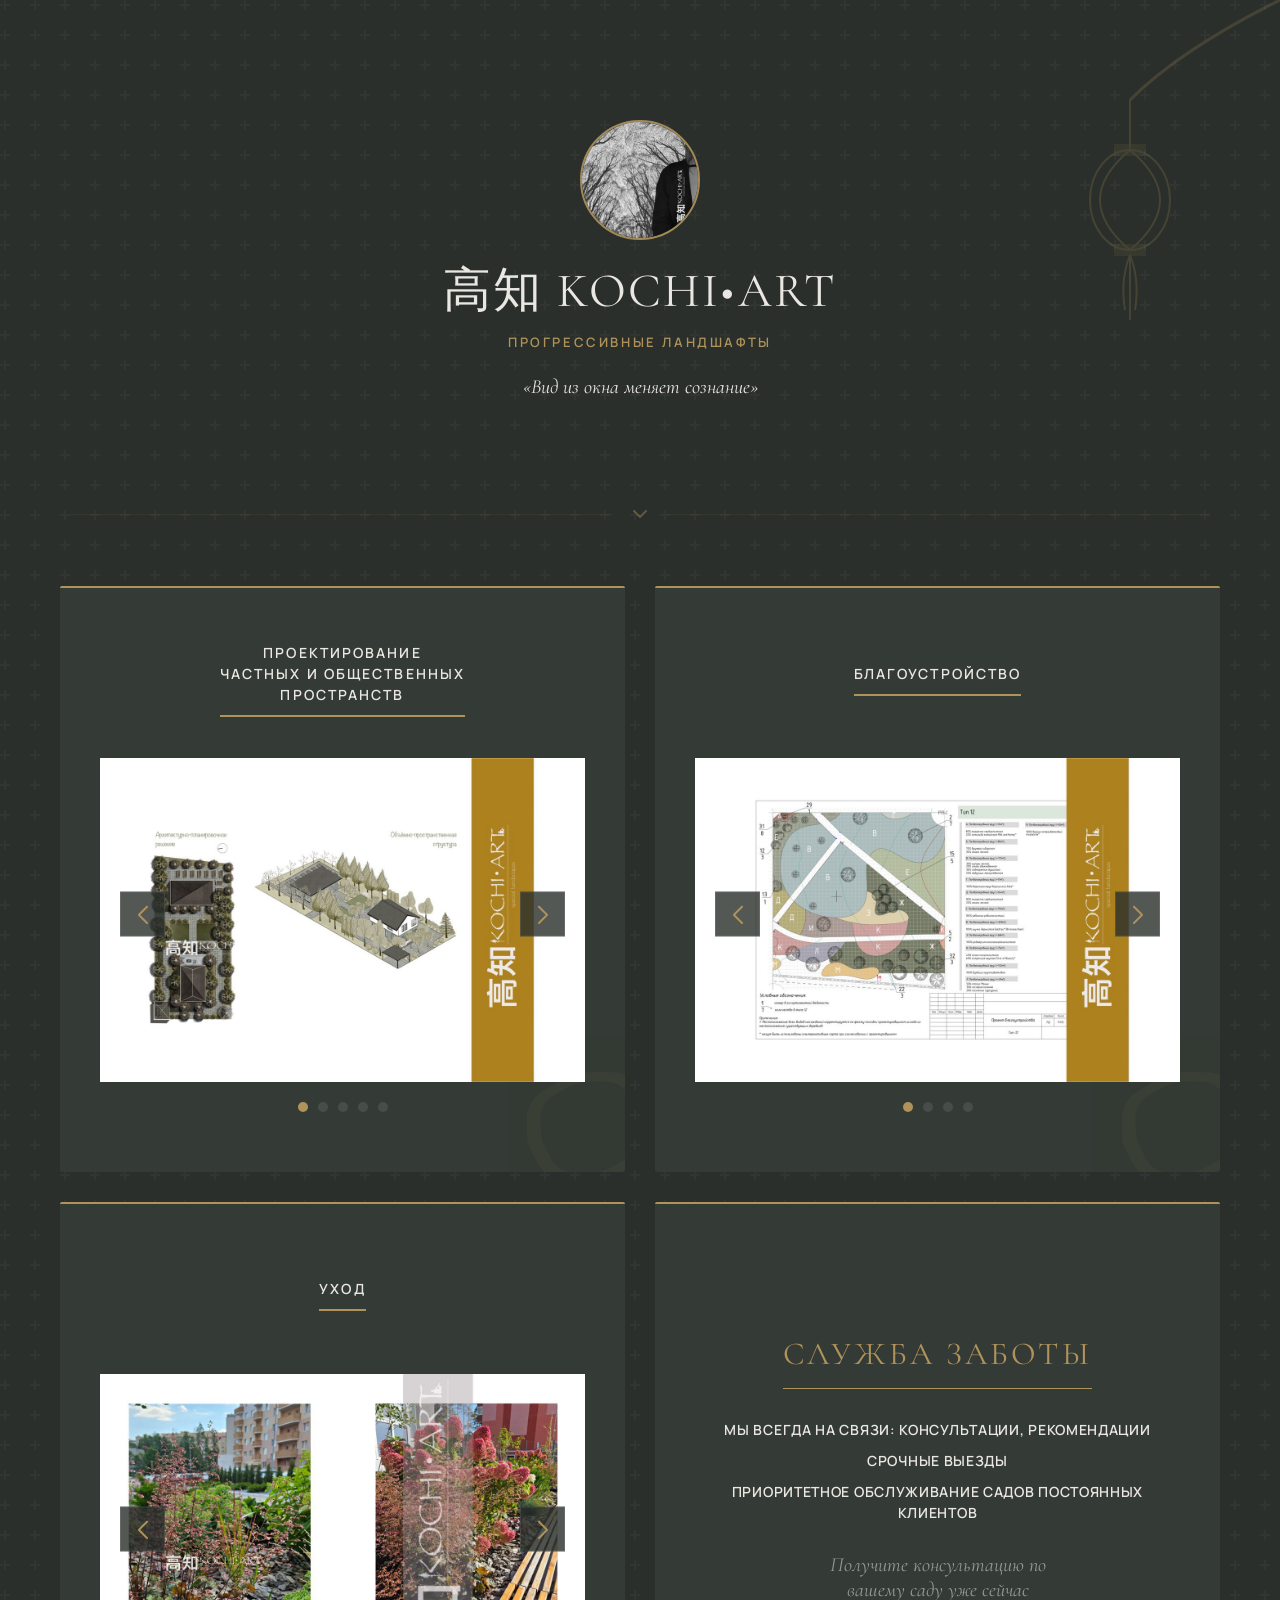
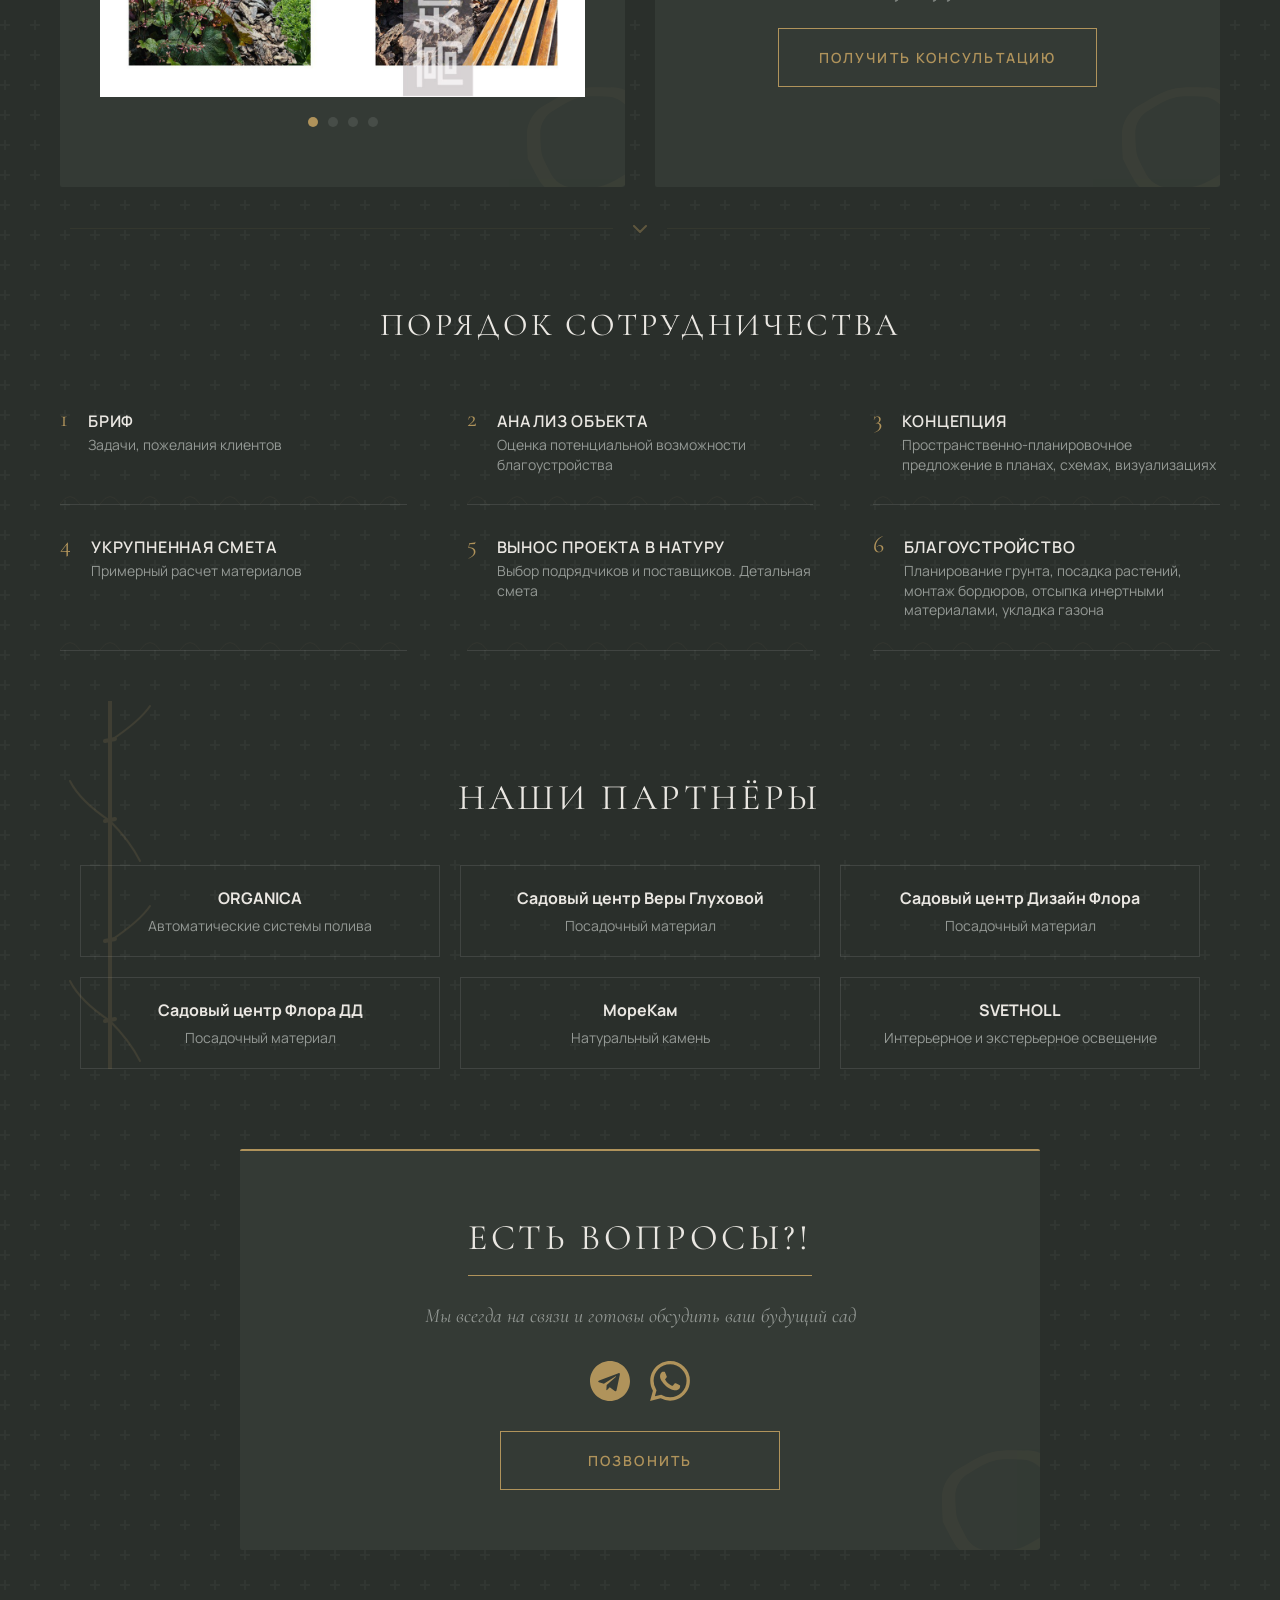
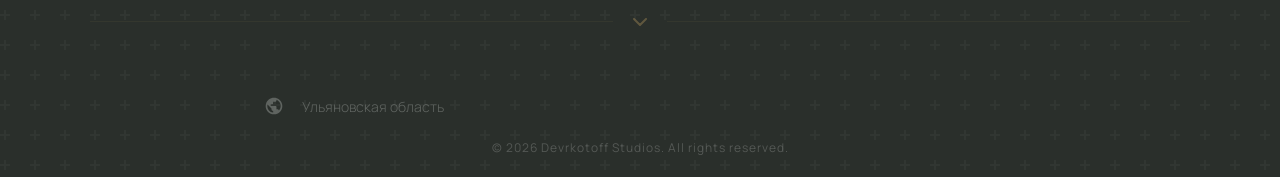
==== commit 1cff1798: "Add files via upload" ====
--- a/index.html
+++ b/index.html
@@ -1 +1 @@
-<!DOCTYPE html> <html lang="ru"> <head> <meta charset="UTF-8"> <meta name="viewport" content="width=device-width, initial-scale=1.0, maximum-scale=1.0, user-scalable=no"> <title>Роберт Мадышев (@DEVRKOTOFF) | Архитектор Цифровых Продуктов</title> <meta name="description" content="Личный сайт-визитка Роберта Мадышева. Инженер, предприниматель, архитектор цифровых продуктов."> <link rel="preconnect" href="https://fonts.googleapis.com"> <link rel="preconnect" href="https://fonts.gstatic.com" crossorigin> <link href="https://fonts.googleapis.com/css2?family=Inter:wght@300;400;500;600&family=Montserrat:wght@500;600;700;800&display=swap" rel="stylesheet"> <script src="https://cdn.tailwindcss.com"></script> <script> tailwind.config = { theme: { extend: { colors: { charcoal: '#121212', charcoalLight: '#1E1E1E', charcoalCard: '#252525', electricBlue: '#007AFF', electricBlueDim: 'rgba(0, 122, 255, 0.15)', silver: '#C0C0C0', silverDim: 'rgba(192, 192, 192, 0.5)', }, fontFamily: { sans: ['Inter', 'sans-serif'], display: ['Montserrat', 'sans-serif'], }, backgroundImage: { 'grid-pattern': "linear-gradient(to right, #2a2a2a 1px, transparent 1px), linear-gradient(to bottom, #2a2a2a 1px, transparent 1px)", 'hero-glow': "radial-gradient(circle at 50% 50%, rgba(0, 122, 255, 0.15) 0%, rgba(18, 18, 18, 0) 70%)", }, animation: { 'float': 'float 6s ease-in-out infinite', 'pulse-slow': 'pulse 4s cubic-bezier(0.4, 0, 0.6, 1) infinite', 'blob': 'blob 7s infinite', 'slideIn': 'slideIn 0.3s ease-out forwards', }, keyframes: { float: { '0%, 100%': { transform: 'translateY(0)' }, '50%': { transform: 'translateY(-10px)' }, }, slideIn: { '0%': { opacity: '0', transform: 'translateY(20px)' }, '100%': { opacity: '1', transform: 'translateY(0)' }, }, blob: { '0%': { transform: 'translate(0px, 0px) scale(1)' }, '33%': { transform: 'translate(30px, -50px) scale(1.1)' }, '66%': { transform: 'translate(-20px, 20px) scale(0.9)' }, '100%': { transform: 'translate(0px, 0px) scale(1)' }, } }, screens: { 'xs': '375px', 'sm': '640px', 'md': '768px', 'lg': '1024px', 'xl': '1280px', '2xl': '1536px', } } } } </script> <style> * { box-sizing: border-box; margin: 0; padding: 0; -webkit-tap-highlight-color: transparent; } html { scroll-behavior: smooth; font-size: 16px; overflow-y: scroll; } @media (max-width: 768px) { html { font-size: 14px; } } body { background-color: #121212; color: #E5E5E5; overflow-x: hidden; font-family: 'Inter', sans-serif; line-height: 1.6; } ::-webkit-scrollbar { width: 8px; height: 8px; } ::-webkit-scrollbar-track { background: #121212; } ::-webkit-scrollbar-thumb { background: #333; border-radius: 4px; } ::-webkit-scrollbar-thumb:hover { background: #007AFF; } .glass-panel { background: rgba(30, 30, 30, 0.85); backdrop-filter: blur(20px); -webkit-backdrop-filter: blur(20px); border: 1px solid rgba(255, 255, 255, 0.08); } .glass-card { background: rgba(255, 255, 255, 0.03); backdrop-filter: blur(8px); border: 1px solid rgba(255, 255, 255, 0.05); transition: all 0.3s ease; } .glass-card:hover { border-color: rgba(0, 122, 255, 0.5); background: rgba(255, 255, 255, 0.06); } .tech-grid { background-size: 40px 40px; -webkit-mask-image: linear-gradient(to bottom, black 40%, transparent 100%); mask-image: linear-gradient(to bottom, black 40%, transparent 100%); } .timeline-container { position: relative; padding-left: 40px; } .timeline-container::before { content: ''; position: absolute; left: 12px; top: 0; bottom: 0; width: 2px; background: linear-gradient(to bottom, #007AFF 0%, #333 100%); } .timeline-item { position: relative; margin-bottom: 2rem; } .timeline-item::before { content: ''; position: absolute; left: -34px; top: 24px; width: 16px; height: 16px; background: #121212; border: 2px solid #444; border-radius: 50%; transition: all 0.3s ease; } .timeline-item:hover::before, .timeline-item.active::before { border-color: #007AFF; background: #007AFF; box-shadow: 0 0 15px rgba(0, 122, 255, 0.5); } @media (min-width: 768px) { .timeline-container { padding-left: 0; } .timeline-container::before { left: 50%; transform: translateX(-50%); } .timeline-item { width: 50%; padding-right: 40px; } .timeline-item::before { left: auto; right: -40px; } .timeline-item:nth-child(even) { margin-left: 50%; padding-left: 40px; padding-right: 0; } .timeline-item:nth-child(even)::before { right: auto; left: -40px; } } .project-card { position: relative; overflow: hidden; cursor: pointer; } .project-card::before { content: ''; position: absolute; inset: 0; background: linear-gradient( to bottom, transparent 0%, transparent 40%, rgba(0, 0, 0, 0.7) 70%, rgba(0, 0, 0, 0.95) 100% ); z-index: 1; pointer-events: none; } .project-card img { transition: transform 0.5s ease; } .project-card:hover img { transform: scale(1.08); } .project-card-content { position: absolute; bottom: 0; left: 0; right: 0; z-index: 2; padding: 1rem 1.25rem; pointer-events: none; } .project-card-content * { pointer-events: auto; } @media (min-width: 640px) { .project-card-content { padding: 1.5rem; } } .project-card-title { text-shadow: 0 2px 10px rgba(0, 0, 0, 0.8); } .project-card-text { text-shadow: 0 1px 5px rgba(0, 0, 0, 0.8); } .input-field { background: rgba(0, 0, 0, 0.4); border: 1px solid rgba(255, 255, 255, 0.1); transition: all 0.3s ease; } .input-field:focus { border-color: #007AFF; outline: none; box-shadow: 0 0 15px rgba(0, 122, 255, 0.2); } .mobile-menu { position: fixed; inset: 0; z-index: 100; visibility: hidden; } .mobile-menu.active { visibility: visible; } .mobile-menu-panel { position: absolute; right: 0; top: 0; height: 100%; width: 280px; max-width: 85vw; transform: translateX(100%); transition: transform 0.3s cubic-bezier(0.4, 0, 0.2, 1); } .mobile-menu.active .mobile-menu-panel { transform: translateX(0); } .mobile-menu-overlay { position: absolute; inset: 0; background: rgba(0, 0, 0, 0.8); backdrop-filter: blur(4px); opacity: 0; transition: opacity 0.3s ease; } .mobile-menu.active .mobile-menu-overlay { opacity: 1; } .modal { position: fixed; inset: 0; z-index: 101; display: none; } .modal.active { display: flex; align-items: center; justify-content: center; } .modal-overlay { position: absolute; inset: 0; background: rgba(0, 0, 0, 0.9); backdrop-filter: blur(12px); } .modal-wrapper { position: relative; z-index: 2; width: 100%; height: 100%; max-height: 100vh; display: flex; align-items: center; justify-content: center; padding: 1rem; } @media (min-width: 1024px) { .modal-wrapper { padding: 2rem; } } .modal-container { width: 100%; max-width: 1200px; height: auto; max-height: 90vh; overflow: hidden; } @media (min-width: 1024px) { .modal-container { display: grid; grid-template-columns: 1fr 380px; max-height: 85vh; height: 85vh; } } .modal-body { overflow-y: auto; max-height: calc(90vh - 80px); } @media (min-width: 1024px) { .modal-body { max-height: 85vh; } } .gallery-container { position: relative; background: #0a0a0a; } .gallery-main { position: relative; width: 100%; aspect-ratio: 16/10; background: #1a1a1a; overflow: hidden; } @media (min-width: 1024px) { .gallery-main { aspect-ratio: 16/9; } } .gallery-main img { width: 100%; height: 100%; object-fit: cover; transition: opacity 0.3s ease; } .gallery-nav { position: absolute; top: 50%; transform: translateY(-50%); background: rgba(0, 0, 0, 0.7); backdrop-filter: blur(8px); border: 1px solid rgba(255, 255, 255, 0.15); width: 44px; height: 44px; border-radius: 50%; display: flex; align-items: center; justify-content: center; cursor: pointer; transition: all 0.2s ease; z-index: 10; } .gallery-nav:hover { background: rgba(0, 122, 255, 0.9); border-color: #007AFF; transform: translateY(-50%) scale(1.1); } .gallery-nav svg { width: 20px; height: 20px; color: white; } .gallery-nav.prev { left: 12px; } .gallery-nav.next { right: 12px; } .gallery-counter { position: absolute; top: 12px; right: 12px; background: rgba(0, 0, 0, 0.8); backdrop-filter: blur(8px); padding: 6px 14px; border-radius: 20px; font-size: 13px; font-weight: 600; color: white; border: 1px solid rgba(255, 255, 255, 0.1); } .gallery-thumbnails { display: flex; gap: 8px; padding: 12px; overflow-x: auto; background: rgba(0, 0, 0, 0.4); scrollbar-width: thin; scrollbar-color: #333 transparent; } .gallery-thumbnails::-webkit-scrollbar { height: 4px; } .gallery-thumbnails::-webkit-scrollbar-thumb { background: #333; border-radius: 2px; } .gallery-thumb { flex-shrink: 0; width: 70px; height: 70px; border-radius: 8px; overflow: hidden; cursor: pointer; border: 2px solid transparent; transition: all 0.2s ease; opacity: 0.5; } .gallery-thumb.active { border-color: #007AFF; opacity: 1; box-shadow: 0 0 15px rgba(0, 122, 255, 0.4); } .gallery-thumb:hover { opacity: 0.8; transform: scale(1.05); } .gallery-thumb img { width: 100%; height: 100%; object-fit: cover; } .project-nav { position: fixed; top: 50%; transform: translateY(-50%); z-index: 102; display: none; } @media (min-width: 1024px) { .project-nav { display: none; flex-direction: column; gap: 12px; } body.menu-open .project-nav { display: flex; } } .project-nav.left { left: 20px; } .project-nav.right { right: 20px; } .project-nav-btn { width: 50px; height: 50px; background: rgba(30, 30, 30, 0.9); backdrop-filter: blur(12px); border: 1px solid rgba(255, 255, 255, 0.1); border-radius: 12px; display: flex; align-items: center; justify-content: center; cursor: pointer; transition: all 0.2s ease; } .project-nav-btn:hover { background: rgba(0, 122, 255, 0.9); border-color: #007AFF; transform: scale(1.1); } .project-nav-btn svg { width: 24px; height: 24px; color: white; } .project-nav-btn:disabled { opacity: 0.3; cursor: not-allowed; transform: none; } .project-nav-btn:disabled:hover { background: rgba(30, 30, 30, 0.9); border-color: rgba(255, 255, 255, 0.1); } .info-panel { background: rgba(18, 18, 18, 0.95); border-left: 1px solid rgba(255, 255, 255, 0.08); } @media (min-width: 1024px) { .info-panel { overflow-y: auto; max-height: 85vh; } } .info-section { padding: 1.25rem; border-bottom: 1px solid rgba(255, 255, 255, 0.05); } .info-section:last-child { border-bottom: none; } .info-title { font-size: 0.75rem; font-weight: 700; text-transform: uppercase; letter-spacing: 0.1em; color: #666; margin-bottom: 0.75rem; display: flex; align-items: center; gap: 0.5rem; } .info-title svg { width: 16px; height: 16px; color: #007AFF; } .meta-bar { display: flex; align-items: center; gap: 1rem; padding: 1rem 1.25rem; background: linear-gradient(90deg, rgba(0, 122, 255, 0.1) 0%, rgba(0, 122, 255, 0.02) 100%); border-top: 1px solid rgba(0, 122, 255, 0.2); border-bottom: 1px solid rgba(255, 255, 255, 0.05); } .meta-item { display: flex; align-items: center; gap: 0.5rem; } .meta-label { font-size: 0.7rem; font-weight: 600; text-transform: uppercase; letter-spacing: 0.05em; color: #666; } .meta-value { font-size: 0.9rem; font-weight: 600; color: white; } .status-badge { display: inline-flex; align-items: center; gap: 0.4rem; padding: 0.35rem 0.75rem; border-radius: 20px; font-size: 0.75rem; font-weight: 600; } .status-badge.active { background: rgba(34, 197, 94, 0.15); color: #22c55e; border: 1px solid rgba(34, 197, 94, 0.3); } .status-badge.development { background: rgba(251, 191, 36, 0.15); color: #fbbf24; border: 1px solid rgba(251, 191, 36, 0.3); } .status-dot { width: 6px; height: 6px; border-radius: 50%; animation: pulse 2s infinite; } .status-dot.active { background: #22c55e; } .status-dot.development { background: #fbbf24; } @keyframes pulse { 0%, 100% { opacity: 1; } 50% { opacity: 0.5; } } .tech-tags { display: flex; flex-wrap: wrap; gap: 0.5rem; } .tech-tag { padding: 0.4rem 0.75rem; background: rgba(0, 122, 255, 0.1); border: 1px solid rgba(0, 122, 255, 0.3); border-radius: 8px; font-size: 0.75rem; font-weight: 500; color: #60a5fa; transition: all 0.2s ease; } .tech-tag:hover { background: rgba(0, 122, 255, 0.2); border-color: #007AFF; } .feature-list { display: flex; flex-direction: column; gap: 0.5rem; } .feature-item { display: flex; align-items: flex-start; gap: 0.6rem; font-size: 0.875rem; color: #9ca3af; } .feature-item svg { width: 18px; height: 18px; color: #007AFF; flex-shrink: 0; margin-top: 1px; } .mobile-project-nav { display: flex; align-items: center; justify-content: space-between; padding: 0.75rem 1rem; background: rgba(0, 0, 0, 0.4); border-top: 1px solid rgba(255, 255, 255, 0.05); } @media (min-width: 1024px) { .mobile-project-nav { display: none; } } .mobile-nav-btn { display: flex; align-items: center; gap: 0.5rem; padding: 0.5rem 1rem; background: rgba(255, 255, 255, 0.05); border: 1px solid rgba(255, 255, 255, 0.1); border-radius: 8px; font-size: 0.8rem; font-weight: 500; color: white; cursor: pointer; transition: all 0.2s ease; } .mobile-nav-btn:hover { background: rgba(0, 122, 255, 0.2); border-color: #007AFF; } .mobile-nav-btn:disabled { opacity: 0.3; cursor: not-allowed; } .mobile-nav-btn svg { width: 16px; height: 16px; } body.menu-open { overflow: hidden; } @media (max-width: 640px) { h1 { font-size: 1.75rem !important; line-height: 1.2 !important; } h2 { font-size: 1.25rem !important; } } .glow-text { text-shadow: 0 0 20px rgba(0, 122, 255, 0.5); } .fade-in-up { opacity: 0; transform: translateY(20px); transition: opacity 0.6s ease, transform 0.6s ease; } .fade-in-up.visible { opacity: 1; transform: translateY(0); } .gallery-fade { animation: galleryFade 0.3s ease; } @keyframes galleryFade { from { opacity: 0.5; } to { opacity: 1; } } .modal-slide-in { animation: modalSlideIn 0.3s ease-out; } @keyframes modalSlideIn { from { opacity: 0; transform: scale(0.95); } to { opacity: 1; transform: scale(1); } } @media (max-width: 768px) { .gallery-nav { width: 36px; height: 36px; } .gallery-nav svg { width: 18px; height: 18px; } .gallery-thumb { width: 56px; height: 56px; } } .status-badge { display: inline-flex; align-items: center; gap: 0.375rem; padding: 0.25rem 0.5rem; border-radius: 6px; font-size: 0.65rem; font-weight: 700; text-transform: uppercase; letter-spacing: 0.05em; } .status-working { background: rgba(34, 197, 94, 0.1); color: #4ade80; border: 1px solid rgba(34, 197, 94, 0.2); } .status-stopped { background: rgba(239, 68, 68, 0.1); color: #f87171; border: 1px solid rgba(239, 68, 68, 0.2); } .status-development { background: rgba(234, 179, 8, 0.1); color: #facc15; border: 1px solid rgba(234, 179, 8, 0.2); } .status-dot { width: 6px; height: 6px; border-radius: 50%; background: currentColor; } </style> </head> <body> <div class="fixed inset-0 z-[-1] bg-charcoal"> <div class="absolute inset-0 bg-grid-pattern tech-grid opacity-20"></div> <div class="absolute top-0 left-1/2 -translate-x-1/2 w-full max-w-[800px] h-[600px] bg-hero-glow rounded-full blur-3xl opacity-50 animate-blob"></div> <div class="absolute bottom-0 right-0 w-full max-w-[500px] h-[500px] bg-electricBlueDim rounded-full blur-[100px] animate-blob" style="animation-delay: 2s"></div> </div> <nav class="fixed top-0 w-full z-50 glass-panel border-b border-white/5"> <div class="max-w-7xl mx-auto px-4 sm:px-6 py-3 sm:py-4 flex justify-between items-center relative"> <a href="#" class="font-display font-bold text-lg sm:text-xl tracking-tighter text-white hover:text-electricBlue transition-colors"> DEV<span class="text-electricBlue">RKOTOFF</span> </a> <div class="hidden lg:flex items-center space-x-6 xl:space-x-8 text-sm font-medium text-silver absolute left-1/2 top-1/2 -translate-x-1/2 -translate-y-1/2"> <a href="#path" class="hover:text-electricBlue transition-colors py-2">История</a> <a href="portfolio.html" class="hover:text-electricBlue transition-colors py-2">Портфолио</a> <a href="#philosophy" class="hover:text-electricBlue transition-colors py-2">Философия</a> <a href="#contact" class="hover:text-electricBlue transition-colors py-2">Связь</a> </div> <div class="flex items-center gap-4"> <div class="hidden md:flex items-center"> <a href="https://t.me/devrkotoff" target="_blank" class="mr-4 flex items-center gap-2 px-3 py-2 rounded-full bg-white/5 hover:bg-electricBlue/20 border border-white/10 hover:border-electricBlue/50 transition-all group"> <svg class="w-4 h-4 text-silver group-hover:text-electricBlue transition-colors" fill="currentColor" viewBox="0 0 24 24"><path d="M11.944 0A12 12 0 0 0 0 12a12 12 0 0 0 12 12 12 12 0 0 0 12-12A12 12 0 0 0 12 0a12 12 0 0 0-.056 0zm4.962 7.224c.1-.002.321.023.465.14a.506.506 0 0 1 .171.325c.016.093.036.306.02.472-.18 1.898-.962 6.502-1.36 8.627-.168.9-.499 1.201-.82 1.23-.696.065-1.225-.46-1.9-.902-1.056-.693-1.653-1.124-2.678-1.8-1.185-.78-.417-1.21.258-1.91.177-.184 3.247-2.977 3.307-3.23.007-.032.014-.15-.056-.212s-.174-.041-.249-.024c-.106.024-1.793 1.14-5.061 3.345-.48.33-.913.49-1.302.48-.428-.008-1.252-.241-1.865-.44-.752-.245-1.349-.374-1.297-.789.027-.216.325-.437.893-.663 3.498-1.524 5.83-2.529 6.998-3.014 3.332-1.386 4.025-1.627 4.476-1.635z"/></svg> <span class="text-xs font-medium text-silver group-hover:text-white transition-colors">IT Channel</span> </a> <a href="https://t.me/rkotoff" target="_blank" class="px-4 sm:px-5 py-2 bg-electricBlue hover:bg-blue-600 text-white text-xs sm:text-sm font-semibold rounded-full transition-all active:scale-95 shadow-[0_0_15px_rgba(0,122,255,0.4)]"> Написать мне </a> </div> <button id="mobileMenuBtn" class="lg:hidden p-2 text-white hover:text-electricBlue transition-colors" aria-label="Меню"> <svg class="w-6 h-6" fill="none" stroke="currentColor" viewBox="0 0 24 24"> <path stroke-linecap="round" stroke-linejoin="round" stroke-width="2" d="M4 6h16M4 12h16M4 18h16"></path> </svg> </button> </div> </div> </nav> <div id="mobileMenu" class="mobile-menu"> <div class="mobile-menu-overlay" onclick="toggleMobileMenu()"></div> <div class="mobile-menu-panel glass-panel border-l border-white/10 p-6 shadow-2xl"> <div class="flex justify-between items-center mb-8"> <span class="font-display font-bold text-xl text-white">Меню</span> <button onclick="toggleMobileMenu()" class="p-2 text-silver hover:text-white transition-colors rounded-lg hover:bg-white/10" aria-label="Закрыть"> <svg class="w-6 h-6" fill="none" stroke="currentColor" viewBox="0 0 24 24"> <path stroke-linecap="round" stroke-linejoin="round" stroke-width="2" d="M6 18L18 6M6 6l12 12"></path> </svg> </button> </div> <nav class="flex flex-col space-y-2"> <a href="#path" onclick="toggleMobileMenu()" class="text-lg text-silver hover:text-electricBlue transition-colors py-3 px-4 rounded-lg hover:bg-white/5">История</a> <a href="portfolio.html" onclick="toggleMobileMenu()" class="text-lg text-silver hover:text-electricBlue transition-colors py-3 px-4 rounded-lg hover:bg-white/5">Портфолио</a> <a href="#philosophy" onclick="toggleMobileMenu()" class="text-lg text-silver hover:text-electricBlue transition-colors py-3 px-4 rounded-lg hover:bg-white/5">Философия</a> <a href="#contact" onclick="toggleMobileMenu()" class="text-lg text-silver hover:text-electricBlue transition-colors py-3 px-4 rounded-lg hover:bg-white/5">Связь</a> <a href="https://t.me/devrkotoff" target="_blank" onclick="toggleMobileMenu()" class="text-lg text-silver hover:text-electricBlue transition-colors py-3 px-4 rounded-lg hover:bg-white/5 flex items-center gap-2"><svg class="w-5 h-5" fill="currentColor" viewBox="0 0 24 24"><path d="M11.944 0A12 12 0 0 0 0 12a12 12 0 0 0 12 12 12 12 0 0 0 12-12A12 12 0 0 0 12 0a12 12 0 0 0-.056 0zm4.962 7.224c.1-.002.321.023.465.14a.506.506 0 0 1 .171.325c.016.093.036.306.02.472-.18 1.898-.962 6.502-1.36 8.627-.168.9-.499 1.201-.82 1.23-.696.065-1.225-.46-1.9-.902-1.056-.693-1.653-1.124-2.678-1.8-1.185-.78-.417-1.21.258-1.91.177-.184 3.247-2.977 3.307-3.23.007-.032.014-.15-.056-.212s-.174-.041-.249-.024c-.106.024-1.793 1.14-5.061 3.345-.48.33-.913.49-1.302.48-.428-.008-1.252-.241-1.865-.44-.752-.245-1.349-.374-1.297-.789.027-.216.325-.437.893-.663 3.498-1.524 5.83-2.529 6.998-3.014 3.332-1.386 4.025-1.627 4.476-1.635z"/></svg> IT Канал</a> </nav> <div class="absolute bottom-6 left-6 right-6"> <a href="https://t.me/rkotoff" target="_blank" onclick="toggleMobileMenu()" class="block w-full py-3 bg-electricBlue hover:bg-blue-600 text-white text-center font-semibold rounded-lg transition-colors"> Написать мне </a> </div> </div> </div> <header id="about" class="relative pt-20 sm:pt-24 md:pt-28 lg:pt-32 pb-10 sm:pb-14 lg:pb-20 px-4 sm:px-6"> <div class="max-w-7xl mx-auto grid lg:grid-cols-2 gap-6 lg:gap-10 items-center"> <div class="z-10 order-2 lg:order-1 text-center lg:text-left fade-in-up"> <div class="flex flex-wrap justify-center lg:justify-start gap-2 mb-6 max-w-2xl mx-auto lg:mx-0"> <span class="px-3 py-1.5 border border-electricBlue/30 bg-electricBlue/10 rounded-lg text-xs font-bold text-electricBlue uppercase tracking-wide hover:bg-electricBlue/20 transition-colors cursor-default">System Architect</span> <span class="px-3 py-1.5 border border-pink-500/30 bg-pink-500/10 rounded-lg text-xs font-bold text-pink-400 uppercase tracking-wide hover:bg-pink-500/20 transition-colors cursor-default">Landing Pages</span> <span class="px-3 py-1.5 border border-cyan-500/30 bg-cyan-500/10 rounded-lg text-xs font-bold text-cyan-400 uppercase tracking-wide hover:bg-cyan-500/20 transition-colors cursor-default">Private Messengers</span> <span class="px-3 py-1.5 border border-green-500/30 bg-green-500/10 rounded-lg text-xs font-bold text-green-400 uppercase tracking-wide hover:bg-green-500/20 transition-colors cursor-default">E-Commerce</span> <span class="px-3 py-1.5 border border-sky-500/30 bg-sky-500/10 rounded-lg text-xs font-bold text-sky-400 uppercase tracking-wide hover:bg-sky-500/20 transition-colors cursor-default">Telegram Bots</span> <span class="px-3 py-1.5 border border-purple-500/30 bg-purple-500/10 rounded-lg text-xs font-bold text-purple-400 uppercase tracking-wide hover:bg-purple-500/20 transition-colors cursor-default">AI Services</span> <span class="px-3 py-1.5 border border-slate-500/30 bg-slate-500/10 rounded-lg text-xs font-bold text-slate-400 uppercase tracking-wide hover:bg-slate-500/20 transition-colors cursor-default">PC Software</span> <span class="px-3 py-1.5 border border-indigo-500/30 bg-indigo-500/10 rounded-lg text-xs font-bold text-indigo-400 uppercase tracking-wide hover:bg-indigo-500/20 transition-colors cursor-default">Mobile Apps</span> </div> <h1 class="font-display text-3xl sm:text-4xl md:text-5xl lg:text-6xl xl:text-7xl font-bold leading-tight mb-4 sm:mb-6"> Роберт <span class="text-white">Мадышев</span><br> <a href="https://t.me/devrkotoff" target="_blank" class="text-silverDim text-2xl sm:text-3xl md:text-4xl hover:text-electricBlue transition-colors cursor-pointer" title="Мой IT канал">@DEVRKOTOFF</a> </h1> <h2 class="font-display text-lg sm:text-xl md:text-2xl lg:text-3xl font-medium text-white mb-4 sm:mb-6 glow-text max-w-2xl mx-auto lg:mx-0 min-h-[1.5em]"> <span id="typewriter-text">Архитектор цифровых продуктов</span><span class="text-electricBlue animate-pulse">|</span> </h2> <p class="text-silver text-base sm:text-lg leading-relaxed mb-6 sm:mb-8 max-w-lg mx-auto lg:mx-0 px-4 lg:px-0"> Превращаю сложные идеи в продукты.<br> От концепта до релиза с 14 лет.<br> Инженер · Визионер. </p> <div class="flex flex-wrap justify-center lg:justify-start gap-3 sm:gap-4"> <button onclick="scrollToSection('path')" class="px-6 sm:px-8 py-3 sm:py-4 bg-white text-charcoal font-bold rounded-lg hover:bg-gray-200 transition-all active:scale-95 text-sm sm:text-base"> Мой путь </button> <a href="portfolio.html" class="px-6 sm:px-8 py-3 sm:py-4 glass-card text-white font-medium rounded-lg hover:bg-white/10 transition-all active:scale-95 flex items-center gap-2 text-sm sm:text-base"> <span class="w-2 h-2 bg-electricBlue rounded-full animate-pulse"></span> Портфолио </a> </div> <div class="flex flex-wrap justify-center lg:justify-start gap-4 mt-8 sm:mt-10 max-w-2xl mx-auto lg:mx-0"> <div class="flex items-center gap-3 px-4 py-2 glass-card rounded-lg border border-white/5 hover:border-electricBlue/30 transition-colors"> <span class="text-xl font-bold text-electricBlue counter" data-target="10">0</span> <span class="text-xs text-gray-400 uppercase tracking-wider font-medium">Years<br>Exp</span> </div> <div class="flex items-center gap-3 px-4 py-2 glass-card rounded-lg border border-white/5 hover:border-electricBlue/30 transition-colors"> <span class="text-xl font-bold text-electricBlue counter" data-target="50">0</span> <span class="text-xs text-gray-400 uppercase tracking-wider font-medium">Projects<br>Done</span> </div> <div class="flex items-center gap-3 px-4 py-2 glass-card rounded-lg border border-white/5 hover:border-electricBlue/30 transition-colors"> <span class="text-xl font-bold text-electricBlue">Full</span> <span class="text-xs text-gray-400 uppercase tracking-wider font-medium">Stack<br>Dev</span> </div> </div> </div> <div class="relative order-1 lg:order-2 flex justify-center lg:justify-end fade-in-up"> <div class="absolute top-4 right-4 sm:top-6 sm:right-6 w-full max-w-sm sm:max-w-md aspect-[4/5] border border-electricBlue/20 rounded-2xl -z-10 hidden sm:block"></div> <div id="avatar-container" class="relative w-full max-w-sm sm:max-w-md aspect-[4/5] rounded-2xl overflow-hidden glass-panel p-2 transition-transform duration-100 ease-out" style="transform-style: preserve-3d;"> <div class="absolute inset-0 bg-gradient-to-t from-charcoal via-transparent to-transparent z-10"></div> <img src="avatar.png" alt="Роберт Мадышев" class="w-full h-full object-cover rounded-xl"> <div class="absolute bottom-6 left-4 sm:left-6 z-20 glass-card p-3 sm:p-4 rounded-xl border border-white/10 animate-float shadow-2xl backdrop-blur-xl transform translate-z-10"> <div class="flex gap-1.5 mb-2"> <div class="w-2 h-2 rounded-full bg-red-500/80"></div> <div class="w-2 h-2 rounded-full bg-yellow-500/80"></div> <div class="w-2 h-2 rounded-full bg-green-500/80"></div> </div> <div class="font-mono text-[10px] sm:text-xs text-gray-300 leading-relaxed"> <span class="text-purple-400">const</span> <span class="text-blue-400">profile</span> = {<br> &nbsp;&nbsp;role: <span class="text-green-400">"Architect"</span>,<br> &nbsp;&nbsp;level: <span class="text-yellow-400">"FullStack"</span><br> }; </div> </div> <a href="https://t.me/devrkotoff" target="_blank" class="absolute top-4 right-4 z-30 bg-charcoal/90 border border-electricBlue/50 px-4 py-2 rounded-full shadow-lg flex items-center gap-2 hover:bg-electricBlue hover:border-electricBlue transition-all group no-underline animate-float" style="animation-delay: 1.5s;"> <svg class="w-5 h-5 text-electricBlue group-hover:text-white transition-colors" fill="currentColor" viewBox="0 0 24 24"><path d="M11.944 0A12 12 0 0 0 0 12a12 12 0 0 0 12 12 12 12 0 0 0 12-12A12 12 0 0 0 12 0a12 12 0 0 0-.056 0zm4.962 7.224c.1-.002.321.023.465.14a.506.506 0 0 1 .171.325c.016.093.036.306.02.472-.18 1.898-.962 6.502-1.36 8.627-.168.9-.499 1.201-.82 1.23-.696.065-1.225-.46-1.9-.902-1.056-.693-1.653-1.124-2.678-1.8-1.185-.78-.417-1.21.258-1.91.177-.184 3.247-2.977 3.307-3.23.007-.032.014-.15-.056-.212s-.174-.041-.249-.024c-.106.024-1.793 1.14-5.061 3.345-.48.33-.913.49-1.302.48-.428-.008-1.252-.241-1.865-.44-.752-.245-1.349-.374-1.297-.789.027-.216.325-.437.893-.663 3.498-1.524 5.83-2.529 6.998-3.014 3.332-1.386 4.025-1.627 4.476-1.635z"/></svg> <span class="text-xs font-bold text-white transition-colors">IT Channel</span> </a> </div> </div> </div> </header> <section id="path" class="py-10 sm:py-14 lg:py-16 px-4 sm:px-6"> <div class="max-w-7xl mx-auto"> <div class="text-center mb-12 sm:mb-16 fade-in-up"> <h3 class="font-display text-2xl sm:text-3xl lg:text-4xl font-bold text-white mb-3">Мой Путь: от Идеи до Архитектуры</h3> <p class="text-silver text-sm sm:text-base max-w-2xl mx-auto">Ключевые этапы моего профессионального роста и развития.</p> <div class="w-16 sm:w-20 h-1 bg-electricBlue mx-auto rounded-full"></div> </div> <div class="grid md:grid-cols-2 lg:grid-cols-4 gap-4 sm:gap-6"> <div class="glass-card p-6 rounded-2xl fade-in-up"> <div class="font-display font-bold text-electricBlue mb-2">2007-2014</div> <h4 class="text-lg font-bold text-white mb-3">Начало: От игр к коду</h4> <p class="text-gray-400 text-sm leading-relaxed"> Первый компьютер в 8 лет открыл мир алгоритмов. Увлечение играми переросло в изучение скриптов и создание первых макросов, заложив фундамент для будущего в IT. </p> </div> <div class="glass-card p-6 rounded-2xl fade-in-up" style="animation-delay: 0.1s;"> <div class="font-display font-bold text-electricBlue mb-2">2014-2018</div> <h4 class="text-lg font-bold text-white mb-3">Gamedev & Первый бизнес</h4> <p class="text-gray-400 text-sm leading-relaxed"> В 15 лет начал создавать и запускать игровые сервера Rust, что привело к созданию небольшого комьюнити. Кастомизация плагинов, управление комьюнити и увлечение графическим дизайном принесли первый успех и доход более 300 тысяч рублей. </p> </div> <div class="glass-card p-6 rounded-2xl fade-in-up" style="animation-delay: 0.2s;"> <div class="font-display font-bold text-electricBlue mb-2">2018-2026</div> <h4 class="text-lg font-bold text-white mb-3">Full-stack Разработка</h4> <p class="text-gray-400 text-sm leading-relaxed"> Переход от игровых проектов к созданию полноценных веб-сервисов: панели управления, CRM-системы, собственные движки для сайтов. Освоение полного стека технологий. </p> </div> <div class="glass-card p-6 rounded-2xl fade-in-up" style="animation-delay: 0.3s;"> <div class="font-display font-bold text-electricBlue mb-2">2026-Сегодня</div> <h4 class="text-lg font-bold text-white mb-3">Архитектура Систем</h4> <p class="text-gray-400 text-sm leading-relaxed"> Фокус на проектировании сложных, приватных систем. Разработка AI-сервисов и мессенджеров с end-to-end шифрованием, где важна не только функция, но и безопасность. </p> </div> </div> <div class="grid md:grid-cols-2 lg:grid-cols-4 gap-4 sm:gap-6"> </div> </section> <section id="projects" class="py-10 sm:py-14 lg:py-16 px-4 sm:px-6 relative"> <div class="max-w-7xl mx-auto"> <div class="text-center mb-12 sm:mb-16 fade-in-up"> <h3 class="font-display text-2xl sm:text-3xl lg:text-4xl font-bold text-white mb-3">Мои Проекты</h3> <p class="text-silver text-sm sm:text-base max-w-2xl mx-auto"> Подробный обзор ключевых проектов с демонстрацией интерфейсов </p> <div class="w-16 sm:w-20 h-1 bg-electricBlue mx-auto rounded-full mt-4"></div> </div> <div id="main-projects-container" class="grid grid-cols-1 sm:grid-cols-2 lg:grid-cols-3 gap-4"> </div> <div class="text-center mt-10 sm:mt-12 fade-in-up"> <a href="portfolio.html" class="px-6 sm:px-8 py-3 sm:py-4 glass-card text-white font-medium rounded-lg hover:bg-white/10 transition-all active:scale-95 inline-flex items-center gap-2 text-sm sm:text-base"> <span>Все проекты</span> <svg class="w-4 h-4" fill="none" stroke="currentColor" viewBox="0 0 24 24"> <path stroke-linecap="round" stroke-linejoin="round" stroke-width="2" d="M17 8l4 4m0 0l-4 4m4-4H3"></path> </svg> </a> </div> </div> </section> <section id="philosophy" class="py-10 sm:py-14 lg:py-16 px-4 sm:px-6"> <div class="max-w-7xl mx-auto"> <div class="text-center mb-12 sm:mb-16 fade-in-up"> <h3 class="font-display text-2xl sm:text-3xl font-bold text-white mb-2">Философия Работы</h3> <div class="w-16 sm:w-20 h-1 bg-electricBlue mx-auto rounded-full"></div> </div> <div class="grid sm:grid-cols-2 lg:grid-cols-3 gap-4 sm:gap-6"> <div class="relative glass-card p-6 sm:p-8 rounded-2xl overflow-hidden fade-in-up"> <div class="absolute -top-2 -right-2 font-display font-bold text-8xl text-white/5 select-none z-0">01</div> <div class="relative z-10"> <div class="w-10 sm:w-12 h-10 sm:h-12 bg-electricBlue/20 rounded-lg flex items-center justify-center mb-4 sm:mb-6 text-electricBlue"> <svg class="w-5 h-5 sm:w-6 sm:h-6" fill="none" stroke="currentColor" viewBox="0 0 24 24"> <path stroke-linecap="round" stroke-linejoin="round" stroke-width="2" d="M19.428 15.428a2 2 0 00-1.022-.547l-2.384-.477a6 6 0 00-3.86.517l-.318.158a6 6 0 01-3.86.517L6.05 15.21a2 2 0 00-1.806.547M8 4h8l-1 1v5.172a2 2 0 00.586 1.414l5 5c1.26 1.26.367 3.414-1.415 3.414H4.828c-1.782 0-2.674-2.154-1.414-3.414l5-5A2 2 0 009 10.172V5L8 4z"></path> </svg> </div> <h3 class="text-lg sm:text-xl font-bold text-white mb-3">Перфекционизм в деталях</h3> <p class="text-gray-400 text-sm leading-relaxed"> От чистоты кода до выверенного пикселя в интерфейсе. Внимание к мелочам отличает хороший продукт от великого. </p> </div> </div> <div class="relative glass-card p-6 sm:p-8 rounded-2xl overflow-hidden border-electricBlue/30 bg-electricBlue/5 fade-in-up"> <div class="absolute -top-2 -right-2 font-display font-bold text-8xl text-electricBlue/10 select-none z-0">02</div> <div class="relative z-10"> <div class="w-10 sm:w-12 h-10 sm:h-12 bg-electricBlue rounded-lg flex items-center justify-center mb-4 sm:mb-6 text-white"> <svg class="w-5 h-5 sm:w-6 sm:h-6" fill="none" stroke="currentColor" viewBox="0 0 24 24"> <path stroke-linecap="round" stroke-linejoin="round" stroke-width="2" d="M13 10V3L4 14h7v7l9-11h-7z"></path> </svg> </div> <h3 class="text-lg sm:text-xl font-bold text-white mb-3">Скорость через MVP</h3> <p class="text-gray-300 text-sm leading-relaxed"> Быстрый запуск MVP для проверки гипотез — ключевой принцип. Это позволяет экономить ресурсы и двигаться в правильном направлении. </p> </div> </div> <div class="relative glass-card p-6 sm:p-8 rounded-2xl overflow-hidden fade-in-up"> <div class="absolute -top-2 -right-2 font-display font-bold text-8xl text-white/5 select-none z-0">03</div> <div class="relative z-10"> <div class="w-10 sm:w-12 h-10 sm:h-12 bg-electricBlue/20 rounded-lg flex items-center justify-center mb-4 sm:mb-6 text-electricBlue"> <svg class="w-5 h-5 sm:w-6 sm:h-6" fill="none" stroke="currentColor" viewBox="0 0 24 24"> <path stroke-linecap="round" stroke-linejoin="round" stroke-width="2" d="M12 15v2m-6 4h12a2 2 0 002-2v-6a2 2 0 00-2-2H6a2 2 0 00-2 2v6a2 2 0 002 2zm10-10V7a4 4 0 00-8 0v4h8z"></path> </svg> </div> <h3 class="text-lg sm:text-xl font-bold text-white mb-3">Полная автономность</h3> <p class="text-gray-400 text-sm leading-relaxed"> Full-stack подход от идеи до деплоя. Беру на себя полную ответственность за реализацию, обеспечивая целостность продукта. </p> </div> </div> </div> </div> </section> <div class="max-w-7xl mx-auto px-4 sm:px-6"> <div class="w-full h-px bg-white/5"></div> </div> <section id="contact" class="py-10 sm:py-14 lg:py-16 px-4 sm:px-6 relative"> <div class="max-w-3xl mx-auto glass-panel rounded-2xl sm:rounded-3xl p-6 sm:p-8 md:p-12 border-t border-electricBlue/30 fade-in-up"> <div class="text-center mb-8 sm:mb-10"> <h2 class="font-display text-2xl sm:text-3xl font-bold text-white mb-4">Связаться со мной</h2> <p class="text-gray-400 text-sm sm:text-base">Открыт для предложений по архитектуре систем и разработке</p> </div> <form class="space-y-4 sm:space-y-6" onsubmit="event.preventDefault(); alert('Сообщение отправлено (демо)!');"> <div class="grid sm:grid-cols-2 gap-4 sm:gap-6"> <div class="space-y-2"> <label class="text-xs font-bold text-silver uppercase tracking-wider">Имя</label> <input type="text" class="input-field w-full px-4 py-3 rounded-lg text-white placeholder-gray-600 text-sm sm:text-base" placeholder="Ваше имя"> </div> <div class="space-y-2"> <label class="text-xs font-bold text-silver uppercase tracking-wider">Email</label> <input type="email" class="input-field w-full px-4 py-3 rounded-lg text-white placeholder-gray-600 text-sm sm:text-base" placeholder="example@mail.com"> </div> </div> <div class="space-y-2"> <label class="text-xs font-bold text-silver uppercase tracking-wider">Сообщение</label> <textarea rows="4" class="input-field w-full px-4 py-3 rounded-lg text-white placeholder-gray-600 resize-none text-sm sm:text-base" placeholder="Опишите вашу задачу..."></textarea> </div> <button type="submit" class="w-full py-3 sm:py-4 bg-electricBlue hover:bg-blue-600 text-white font-bold rounded-lg transition-all active:scale-95 text-sm sm:text-base"> Отправить запрос </button> </form> <div class="mt-8 sm:mt-10 pt-6 sm:pt-8 border-t border-white/5"> <div class="flex justify-center gap-4 sm:gap-6"> <a href="https://t.me/rkotoff" class="p-3 glass-card rounded-full hover:bg-electricBlue/20 transition-all active:scale-95" aria-label="Telegram"> <svg class="w-5 h-5 sm:w-6 sm:h-6 text-silver hover:text-electricBlue" fill="currentColor" viewBox="0 0 24 24"> <path d="M11.944 0A12 12 0 0 0 0 12a12 12 0 0 0 12 12 12 12 0 0 0 12-12A12 12 0 0 0 12 0a12 12 0 0 0-.056 0zm4.962 7.224c.1-.002.321.023.465.14a.506.506 0 0 1 .171.325c.016.093.036.306.02.472-.18 1.898-.962 6.502-1.36 8.627-.168.9-.499 1.201-.82 1.23-.696.065-1.225-.46-1.9-.902-1.056-.693-1.653-1.124-2.678-1.8-1.185-.78-.417-1.21.258-1.91.177-.184 3.247-2.977 3.307-3.23.007-.032.014-.15-.056-.212s-.174-.041-.249-.024c-.106.024-1.793 1.14-5.061 3.345-.48.33-.913.49-1.302.48-.428-.008-1.252-.241-1.865-.44-.752-.245-1.349-.374-1.297-.789.027-.216.325-.437.893-.663 3.498-1.524 5.83-2.529 6.998-3.014 3.332-1.386 4.025-1.627 4.476-1.635z"/> </svg> </a> <a href="https://vk.me/robertkotoff" class="p-3 glass-card rounded-full hover:bg-electricBlue/20 transition-all active:scale-95" aria-label="VK"> <svg class="w-5 h-5 sm:w-6 sm:h-6 text-silver hover:text-electricBlue" fill="currentColor" viewBox="0 0 24 24"> <path d="M13.162 18.994c.609 0 .858-.406.851-.877-.024-1.718.384-2.446 1.015-2.446.468 0 1.632 1.68 2.553 2.43.711.576 1.311.451 1.311.451l2.624-.036c.538-.01.787-.374.617-.788-.14-.343-.99-1.683-2.02-2.868-1.09-1.26-1.548-1.666-0.312-3.077 1.571-1.794 2.24-2.89 2.041-3.353-.191-.445-1.369-.331-1.369-.331l-3.934.025c-.323 0-.59.108-.764.547 0 0-1.308 3.058-3.163 6.129-.6.993-0.878 1.308-1.212 1.308-.167 0-.41-.191-.41-.739v-5.13c0-.656.184-2.51-1.029-2.702-.361-.057-0.626.009-0.912.146-.42.202-0.78.68-0.576.691 0.246.013.804.151 1.077.515.344.458.334 1.494.334 1.494v3.836c0 .42-.15.795-.48.96-.324.164-1.148-.173-2.585-2.664-0.735-1.274-1.289-2.79-1.289-2.79s-0.107-.264-0.303-.403c-0.232-.164-0.557-.215-0.557-.215l-3.74.025c-0.56 0-.67.264-.67.537 0 .501.656 2.99 3.055 6.285 2.195 3.015 5.289 3.23 5.289 3.23h0.002z"/> </svg> </a> <a href="mailto:robertkotoff@yandex.ru" class="p-3 glass-card rounded-full hover:bg-electricBlue/20 transition-all active:scale-95" aria-label="Email"> <svg class="w-5 h-5 sm:w-6 sm:h-6 text-silver hover:text-electricBlue" fill="none" stroke="currentColor" viewBox="0 0 24 24"> <path stroke-linecap="round" stroke-linejoin="round" stroke-width="2" d="M3 8l7.89 5.26a2 2 0 002.22 0L21 8M5 19h14a2 2 0 002-2V7a2 2 0 00-2-2H5a2 2 0 00-2 2v10a2 2 0 002 2z"></path> </svg> </a> </div> </div> </div> </section> <footer class="py-6 sm:py-8 border-t border-white/5 bg-charcoal text-center px-4"> <p class="text-gray-600 text-xs sm:text-sm"> &copy; 2026-<span class="current-year"></span> Роберт Мадышев (@DEVRKOTOFF). Все системы работают нормально. </p> </footer> <script> document.addEventListener('DOMContentLoaded', function() { var yearElements = document.querySelectorAll('.current-year'); yearElements.forEach(function(element) { element.textContent = new Date().getFullYear(); }); }); </script> <script> const pathSection = document.getElementById('path'); function toggleMobileMenu() { const menu = document.getElementById('mobileMenu'); const body = document.body; menu.classList.toggle('active'); body.classList.toggle('menu-open'); } document.getElementById('mobileMenuBtn').addEventListener('click', toggleMobileMenu); function scrollToSection(id) { const element = document.getElementById(id); if (element) { const headerOffset = 70; const elementPosition = element.getBoundingClientRect().top; const offsetPosition = elementPosition + window.pageYOffset - headerOffset; window.scrollTo({ top: offsetPosition, behavior: 'smooth' }); } } const observer = new IntersectionObserver((entries) => { entries.forEach(entry => { if (entry.isIntersecting) { entry.target.classList.add('visible'); } }); }, { threshold: 0.1, rootMargin: '0px 0px -50px 0px' }); document.querySelectorAll('.fade-in-up').forEach(el => { observer.observe(el); }); window.addEventListener('scroll', () => { const nav = document.querySelector('nav'); nav.classList.toggle('bg-charcoal/95', window.scrollY > 50); }); window.addEventListener('resize', () => { if (window.innerWidth >= 1024) { const menu = document.getElementById('mobileMenu'); const body = document.body; menu.classList.remove('active'); body.classList.remove('menu-open'); } }); const roles = [ "Архитектор цифровых продуктов", "Инженер сложных систем", "Разработчик AI решений" ]; let roleIndex = 0; let charIndex = 0; let isDeleting = false; const typeText = document.getElementById('typewriter-text'); function typeWriter() { const currentRole = roles[roleIndex]; if (isDeleting) { typeText.textContent = currentRole.substring(0, charIndex - 1); charIndex--; } else { typeText.textContent = currentRole.substring(0, charIndex + 1); charIndex++; } let typeSpeed = isDeleting ? 50 : 100; if (!isDeleting && charIndex === currentRole.length) { typeSpeed = 2000; isDeleting = true; } else if (isDeleting && charIndex === 0) { isDeleting = false; roleIndex = (roleIndex + 1) % roles.length; typeSpeed = 500; } setTimeout(typeWriter, typeSpeed); } document.addEventListener('DOMContentLoaded', typeWriter); const counters = document.querySelectorAll('.counter'); const counterObserver = new IntersectionObserver((entries, observer) => { entries.forEach(entry => { if (entry.isIntersecting) { const counter = entry.target; const target = +counter.getAttribute('data-target'); const duration = 2000; const increment = target / (duration / 16); let current = 0; const updateCounter = () => { current += increment; if (current < target) { counter.textContent = Math.ceil(current); requestAnimationFrame(updateCounter); } else { counter.textContent = target + "+"; } }; updateCounter(); observer.unobserve(counter); } }); }, { threshold: 0.5 }); counters.forEach(counter => counterObserver.observe(counter)); const avatarContainer = document.getElementById('avatar-container'); if (avatarContainer) { avatarContainer.addEventListener('mousemove', (e) => { const rect = avatarContainer.getBoundingClientRect(); const x = e.clientX - rect.left; const y = e.clientY - rect.top; const xPct = x / rect.width - 0.5; const yPct = y / rect.height - 0.5; const rotateX = yPct * -10; const rotateY = xPct * 10; avatarContainer.style.transform = `perspective(1000px) rotateX(${rotateX}deg) rotateY(${rotateY}deg) scale(1.02)`; }); avatarContainer.addEventListener('mouseleave', () => { avatarContainer.style.transform = 'perspective(1000px) rotateX(0) rotateY(0) scale(1)'; }); } </script> <script src="projects.js"></script> <script> document.addEventListener('DOMContentLoaded', function() { const timelineItems = pathSection.querySelectorAll('.glass-card'); const gamedevCard = timelineItems[1]; const gamedevDescription = `В 15 лет начал создавать и запускать игровые серверы Rust, что привело к созданию небольшого комьюнити. Кастомизация плагинов, управление комьюнити и увлечение графическим дизайном принесли первый успех и доход более 300 тысяч рублей.`; gamedevCard.querySelector('.text-gray-400').textContent = gamedevDescription; const fullstackCard = timelineItems[2]; const fullstackDescription = `С 2018 по 2026 год я занимался созданием лендингов и магазинов на различных движках для небольших проектов в моем городе.`; fullstackCard.querySelector('.text-gray-400').textContent = fullstackDescription; function updateYears() { const currentYear = new Date().getFullYear(); timelineItems[3].querySelector('.font-display').textContent = `2026-${currentYear}`; } updateYears(); function getStatusHtml(status) { if (!status) return ''; let config = { class: 'status-stopped', label: 'Закрыт' }; if (status === 'working') config = { class: 'status-working', label: 'Работает' }; else if (status === 'development') config = { class: 'status-development', label: 'В разработке' }; return `<span class="status-badge ${config.class} ml-auto whitespace-nowrap"><span class="status-dot"></span>${config.label}</span>`; } function getBuyableHtml(item) { const isBuyable = item.buyable !== false; const colorClass = isBuyable ? 'text-green-400 border-green-400/30 bg-green-400/10' : 'text-red-400 border-red-400/30 bg-red-400/10'; const tooltipText = isBuyable ? 'Можно выкупить' : 'Не продается'; return `<div class="group/buy relative ml-1.5"> <div class="flex items-center justify-center w-5 h-5 rounded-full border ${colorClass}"> <svg class="w-3 h-3" fill="none" stroke="currentColor" viewBox="0 0 24 24"><path stroke-linecap="round" stroke-linejoin="round" stroke-width="2" d="M12 8c-1.657 0-3 .895-3 2s1.343 2 3 2 3 .895 3 2-1.343 2-3 2m0-8c1.11 0 2.08.402 2.599 1M12 8V7m0 1v8m0 0v1m0-1c-1.11 0-2.08-.402-2.599-1M21 12a9 9 0 11-18 0 9 9 0 0118 0z"></path></svg> </div> <div class="absolute bottom-full left-1/2 -translate-x-1/2 mb-2 px-2 py-1 text-[10px] font-bold text-white bg-charcoal border border-white/10 rounded opacity-0 group-hover/buy:opacity-100 transition-opacity whitespace-nowrap pointer-events-none z-10 shadow-lg"> ${tooltipText} </div> </div>`; } function renderMainPageProjects() { const container = document.getElementById('main-projects-container'); if (!container || typeof projects === 'undefined') return; container.innerHTML = ''; const allProjects = projects.flatMap(y => y.items).slice(0, 6); allProjects.forEach((item) => { const style = getProjectStyle(item); const card = document.createElement('a'); card.href = `portfolio.html?project=${item.id}`; card.className = 'glass-card p-4 rounded-xl flex gap-4 items-center hover:bg-white/5 group transition-all hover:-translate-y-1 hover:shadow-lg hover:shadow-electricBlue/10'; card.innerHTML = ` <div class="w-16 h-16 sm:w-20 sm:h-20 rounded-lg overflow-hidden shrink-0 bg-gray-800 relative"> <img src="${item.image}" alt="${item.title}" class="w-full h-full object-cover group-hover:scale-110 transition-transform duration-500" referrerpolicy="no-referrer" onerror="this.src='https://via.placeholder.com/150/1a1a1a/333333?text=No+Image'"> <div class="absolute inset-0 bg-black/20 group-hover:bg-transparent transition-colors"></div> </div> <div class="flex-1 min-w-0"> <div class="flex items-center gap-2 mb-1.5"> <span class="text-[10px] font-bold ${style.text} uppercase tracking-wider border ${style.border} ${style.bg} px-2 py-0.5 rounded flex items-center gap-1"> ${style.icon} ${style.label} </span> ${getStatusHtml(item.status)} ${getBuyableHtml(item)} </div> <h3 class="text-sm font-bold text-white truncate group-hover:text-electricBlue transition-colors">${item.title}</h3> <p class="text-xs text-gray-400 truncate mt-0.5">${item.desc}</p> </div> `; container.appendChild(card); }); } renderMainPageProjects(); }); </script> </body> </html>+<!DOCTYPE html> <html lang="ru"> <head> <meta charset="UTF-8"> <meta name="viewport" content="width=device-width, initial-scale=1.0"> <title>KOCHI•ART | Ландшафт</title> <meta name="author" content="KOCHI ART"> <meta name="copyright" content="KOCHI ART, 2026"> <link rel="preconnect" href="https://fonts.googleapis.com"> <link rel="preconnect" href="https://fonts.gstatic.com" crossorigin> <link href="https://fonts.googleapis.com/css2?family=Cormorant+Garamond:ital,wght@0,300;0,400;0,600;1,400&family=Manrope:wght@200;300;400;600&display=swap" rel="stylesheet"> <link rel="stylesheet" href="https://cdn.jsdelivr.net/npm/swiper@11/swiper-bundle.min.css"> <link rel="stylesheet" href="style.css"> </head> <body> <header class="profile"> <img src="images/avatar.jpg" alt="Аватар" class="avatar"> <h1 class="main-title">高知 KOCHI•ART</h1> <p class="description">прогрессивные ландшафты</p> <p class="slogan">«Вид из окна меняет сознание»</p> </header> <div class="header-divider"> <svg width="24" height="24" viewBox="0 0 24 24" fill="none" xmlns="http://www.w3.org/2000/svg"> <path d="M6 9L12 15L18 9" stroke="currentColor" stroke-width="2" stroke-linecap="round" stroke-linejoin="round"/> </svg> </div> <main class="main-grid"> <section class="service-section service-card" id="services"> <div class="carousel-header"> <h2 class="block-title">ПРОЕКТИРОВАНИЕ<br>ЧАСТНЫХ И ОБЩЕСТВЕННЫХ<br>ПРОСТРАНСТВ</h2> <div class="separator">•</div> </div> <div class="swiper-container"> <div class="swiper mySwiper"> <div class="swiper-wrapper"> <div class="swiper-slide"><img src="images/photo1.jpg" alt="Проект 1"></div> <div class="swiper-slide"><img src="images/photo2.jpg" alt="Проект 2"></div> <div class="swiper-slide"><img src="images/photo3.jpg" alt="Проект 3"></div> <div class="swiper-slide"><img src="images/photo4.jpg" alt="Проект 4"></div> <div class="swiper-slide"><img src="images/photo5.jpg" alt="Проект 5"></div> </div> <div class="swiper-button-next"></div> <div class="swiper-button-prev"></div> </div> <div class="swiper-pagination-outer"></div> </div> </section> <section class="service-section service-card"> <div class="carousel-header"> <h2 class="block-title">БЛАГОУСТРОЙСТВО</h2> <div class="separator">•</div> </div> <div class="swiper-container"> <div class="swiper mySwiper2"> <div class="swiper-wrapper"> <div class="swiper-slide"><img src="images/photo6.jpg" alt="Благоустройство 1"></div> <div class="swiper-slide"><img src="images/photo7.jpg" alt="Благоустройство 2"></div> <div class="swiper-slide"><img src="images/photo8.jpg" alt="Благоустройство 3"></div> <div class="swiper-slide"><img src="images/photo9.jpg" alt="Благоустройство 4"></div> </div> <div class="swiper-button-next"></div> <div class="swiper-button-prev"></div> </div> <div class="swiper-pagination-outer"></div> </div> </section> <section class="service-section service-card"> <div class="carousel-header"> <h2 class="block-title">УХОД</h2> <div class="separator">•</div> </div> <div class="swiper-container"> <div class="swiper mySwiper3"> <div class="swiper-wrapper"> <div class="swiper-slide"><img src="images/photo10.jpg" alt="Уход 1"></div> <div class="swiper-slide"><img src="images/photo11.jpg" alt="Уход 2"></div> <div class="swiper-slide"><img src="images/photo1.jpg" alt="Уход 3"></div> <div class="swiper-slide"><img src="images/photo2.jpg" alt="Уход 4"></div> </div> <div class="swiper-button-next"></div> <div class="swiper-button-prev"></div> </div> <div class="swiper-pagination-outer"></div> </div> </section> <section class="service-section care-card"> <div class="separator">•</div> <h2 class="care-title">СЛУЖБА ЗАБОТЫ</h2> <div class="care-features"> <p class="care-feature">мы всегда на связи: консультации, рекомендации</p> <p class="care-feature">срочные выезды</p> <p class="care-feature">приоритетное обслуживание садов постоянных клиентов</p> </div> <p class="care-cta-text">Получите консультацию по<br>вашему саду уже сейчас</p> <a href="https://t.me/k_irina_dd" class="care-cta-button"> Получить консультацию </a> </section> </main> <div class="header-divider" style="margin-top: 30px;"> <svg width="24" height="24" viewBox="0 0 24 24" fill="none" xmlns="http://www.w3.org/2000/svg"> <path d="M6 9L12 15L18 9" stroke="currentColor" stroke-width="2" stroke-linecap="round" stroke-linejoin="round"/> </svg> </div> <div class="section-wrapper"> <h2 class="cooperation-title">ПОРЯДОК СОТРУДНИЧЕСТВА</h2> <div class="cooperation-list"> <div class="cooperation-item"> <div class="coop-number">1</div> <div class="coop-text"> <div class="coop-name">Бриф</div> <div class="coop-desc">Задачи, пожелания клиентов</div> </div> </div> <div class="cooperation-item"> <div class="coop-number">2</div> <div class="coop-text"> <div class="coop-name">Анализ объекта</div> <div class="coop-desc">Оценка потенциальной возможности благоустройства</div> </div> </div> <div class="cooperation-item"> <div class="coop-number">3</div> <div class="coop-text"> <div class="coop-name">Концепция</div> <div class="coop-desc">Пространственно-планировочное предложение в планах, схемах, визуализациях</div> </div> </div> <div class="cooperation-item"> <div class="coop-number">4</div> <div class="coop-text"> <div class="coop-name">Укрупненная смета</div> <div class="coop-desc">Примерный расчет материалов</div> </div> </div> <div class="cooperation-item"> <div class="coop-number">5</div> <div class="coop-text"> <div class="coop-name">Вынос проекта в натуру</div> <div class="coop-desc">Выбор подрядчиков и поставщиков. Детальная смета</div> </div> </div> <div class="cooperation-item"> <div class="coop-number">6</div> <div class="coop-text"> <div class="coop-name">Благоустройство</div> <div class="coop-desc">Планирование грунта, посадка растений, монтаж бордюров, отсыпка инертными материалами, укладка газона</div> </div> </div> </div> <div class="partners-block section-wrapper"> <h2 class="partners-title">НАШИ ПАРТНЁРЫ</h2> <div class="partners-grid"> <div class="partner-item"> <div class="partner-name">ORGANICA</div> <div class="partner-desc">Автоматические системы полива</div> </div> <div class="partner-item"> <div class="partner-name">Садовый центр Веры Глуховой</div> <div class="partner-desc">Посадочный материал</div> </div> <div class="partner-item"> <div class="partner-name">Садовый центр Дизайн Флора</div> <div class="partner-desc">Посадочный материал</div> </div> <div class="partner-item"> <div class="partner-name">Садовый центр Флора ДД</div> <div class="partner-desc">Посадочный материал</div> </div> <div class="partner-item"> <div class="partner-name">МореКам</div> <div class="partner-desc">Натуральный камень</div> </div> <div class="partner-item"> <div class="partner-name">SVETHOLL</div> <div class="partner-desc">Интерьерное и экстерьерное освещение</div> </div> </div> </div> <div class="section-wrapper"> <div class="contacts-block"> <h2 class="questions-title">ЕСТЬ ВОПРОСЫ?!</h2> <p class="answer-text">Мы всегда на связи и готовы обсудить ваш будущий сад</p> <div class="messengers-row"> <a href="https://t.me/k_irina_dd" class="messenger-btn" title="Telegram"> <svg viewBox="0 0 24 24" fill="currentColor"> <path d="M12 0C5.373 0 0 5.373 0 12s5.373 12 12 12 12-5.373 12-12S18.627 0 12 0zm5.894 8.221l-1.97 9.28c-.145.658-.537.818-1.084.508l-3-2.21-1.446 1.394c-.14.18-.357.295-.6.295l.213-3.053 5.56-5.022c.242-.213-.054-.334-.373-.121l-6.869 4.326-2.96-.924c-.64-.203-.658-.64.135-.954l11.566-4.458c.538-.196 1.006.128.832.941z"/> </svg> </a> <a href="https://wa.me/79176158055" class="messenger-btn" title="WhatsApp"> <svg viewBox="0 0 24 24" fill="currentColor"> <path d="M17.472 14.382c-.297-.149-1.758-.867-2.03-.967-.273-.099-.471-.148-.67.15-.197.297-.767.966-.94 1.164-.173.199-.347.223-.644.075-.297-.15-1.255-.463-2.39-1.475-.883-.788-1.48-1.761-1.653-2.059-.173-.297-.018-.458.13-.606.134-.133.298-.347.446-.52.149-.174.198-.298.298-.497.099-.198.05-.371-.025-.52-.075-.149-.669-1.612-.916-2.207-.242-.579-.487-.5-.669-.51-.173-.008-.371-.01-.57-.01-.198 0-.52.074-.792.372-.272.297-1.04 1.016-1.04 2.479 0 1.462 1.065 2.875 1.213 3.074.149.198 2.096 3.2 5.077 4.487.709.306 1.262.489 1.694.625.712.227 1.36.195 1.871.118.571-.085 1.758-.719 2.006-1.413.248-.694.248-1.289.173-1.413-.074-.124-.272-.198-.57-.347m-5.421 7.403h-.004a9.87 9.87 0 01-5.031-1.378l-.361-.214-3.741.982.998-3.648-.235-.374a9.86 9.86 0 01-1.51-5.26c.001-5.45 4.436-9.884 9.888-9.884 2.64 0 5.122 1.03 6.988 2.898a9.825 9.825 0 012.893 6.994c-.003 5.45-4.437 9.884-9.885 9.884m8.413-18.297A11.815 11.815 0 0012.05 0C5.495 0 .16 5.335.157 11.892c0 2.096.547 4.142 1.588 5.945L.057 24l6.305-1.654a11.882 11.882 0 005.683 1.448h.005c6.554 0 11.89-5.335 11.893-11.893a11.821 11.821 0 00-3.48-8.413z"/> </svg> </a> </div> <a href="tel:+79176158055" class="care-cta-button call-button"> Позвонить </a> </div> </div> <div class="header-divider"> <svg width="24" height="24" viewBox="0 0 24 24" fill="none" xmlns="http://www.w3.org/2000/svg"> <path d="M6 9L12 15L18 9" stroke="currentColor" stroke-width="2" stroke-linecap="round" stroke-linejoin="round"/> </svg> </div> <div class="footer-location"> <svg width="20" height="20" viewBox="0 0 24 24" fill="currentColor" xmlns="http://www.w3.org/2000/svg" style="margin-right: 8px;"> <path d="M12 2C6.48 2 2 6.48 2 12C2 17.52 6.48 22 12 22C17.52 22 22 17.52 22 12C22 6.48 17.52 2 12 2ZM11 19.93C7.05 19.44 4 16.08 4 12C4 11.38 4.08 10.79 4.21 10.21L9 15V16C9 17.1 9.9 18 11 18V19.93ZM17.9 17.39C17.64 16.58 16.9 16 16 16H15V13C15 12.45 14.55 12 14 12H8V10H10C10.55 10 11 9.55 11 9V7H13C14.1 7 15 6.1 15 5V4.59C17.93 5.78 20 8.65 20 12C20 14.08 19.2 15.97 17.9 17.39Z"/> </svg> <span>Ульяновская область</span> </div> <a href="https://devrkotoff.ru" target="_blank" class="designer-credit">© <span class="year"></span> Devrkotoff Studios. All rights reserved.</a> <script src="https://cdn.jsdelivr.net/npm/swiper@11/swiper-bundle.min.js"></script> <script> const sliders = ['.mySwiper', '.mySwiper2', '.mySwiper3']; sliders.forEach(selector => { new Swiper(selector, { centeredSlides: true, loop: true, loopedSlides: 4, slideToClickedSlide: true, grabCursor: true, observer: true, observeParents: true, watchSlidesProgress: true, roundLengths: true, navigation: { nextEl: `${selector} .swiper-button-next`, prevEl: `${selector} .swiper-button-prev`, }, pagination: { el: `${selector} + .swiper-pagination-outer`, type: 'bullets', clickable: true, }, breakpoints: { 320: { slidesPerView: 'auto', spaceBetween: 5 }, 768: { slidesPerView: 'auto', spaceBetween: 10 } } }); }); document.addEventListener('DOMContentLoaded', function() { const year = new Date().getFullYear(); document.querySelectorAll('.year').forEach(el => { el.textContent = year; }); }); document.addEventListener('contextmenu', event => event.preventDefault()); document.addEventListener('dragstart', event => event.preventDefault()); document.addEventListener('keydown', function(e) { if ( e.keyCode == 123 || (e.ctrlKey && e.shiftKey && (e.keyCode == 73 || e.keyCode == 74)) || (e.ctrlKey && e.keyCode == 85) ) { e.preventDefault(); } }); </script> </body> </html>
--- a/style.css
+++ b/style.css
@@ -0,0 +1 @@
+:root { --bg-color: #2A2F2B; --card-bg: #343A35; --text-main: #EAE7E2; --text-muted: #949995; --gold: #B0935B; --border-color: rgba(255,255,255,0.1); } body { background-color: var(--bg-color); background-image: url("data:image/svg+xml,%3Csvg width='300' height='400' viewBox='0 0 300 400' xmlns='http://www.w3.org/2000/svg'%3E%3Cg stroke='%23B0935B' fill='none' stroke-width='2' opacity='0.2'%3E%3Cpath d='M300,0 Q200,50 150,100' stroke-width='3' /%3E%3Cline x1='150' y1='100' x2='150' y2='150' /%3E%3Cellipse cx='150' cy='200' rx='40' ry='50' /%3E%3Cpath d='M150,150 Q120,175 120,200 T150,250' /%3E%3Cpath d='M150,150 Q180,175 180,200 T150,250' /%3E%3Crect x='135' y='145' width='30' height='10' fill='%23B0935B' opacity='0.5' /%3E%3Crect x='135' y='245' width='30' height='10' fill='%23B0935B' opacity='0.5' /%3E%3Cline x1='150' y1='255' x2='150' y2='320' /%3E%3Cpath d='M150,255 Q140,280 145,310' /%3E%3Cpath d='M150,255 Q160,280 155,310' /%3E%3C/g%3E%3C/svg%3E"), url("data:image/svg+xml,%3Csvg width='60' height='60' viewBox='0 0 60 60' xmlns='http://www.w3.org/2000/svg'%3E%3Cg fill='none' fill-rule='evenodd'%3E%3Cg fill='%23ffffff' fill-opacity='0.03'%3E%3Cpath d='M36 34v-4h-2v4h-4v2h4v4h2v-4h4v-2h-4zm0-30V0h-2v4h-4v2h4v4h2V6h4V4h-4zM6 34v-4H4v4H0v2h4v4h2v-4h4v-2H6zM6 4V0H4v4H0v2h4v4h2V6h4V4H6z'/%3E%3C/g%3E%3C/g%3E%3C/svg%3E"); background-position: top right, top left; background-repeat: no-repeat, repeat; color: var(--text-main); font-family: 'Manrope', sans-serif; margin: 0; overflow-x: hidden; line-height: 1.5; -webkit-user-select: none; -moz-user-select: none; -ms-user-select: none; user-select: none; } img { pointer-events: none; } *, *::before, *::after { box-sizing: border-box; } .profile { text-align: center; padding: 120px 20px 40px; position: relative; max-width: 800px; margin: 0 auto; } .avatar { width: 120px; height: 120px; border-radius: 50%; border: 2px solid var(--gold); margin: 0 auto 25px; object-fit: cover; display: block; opacity: 0.9; } .main-title { font-family: 'Cormorant Garamond', serif; font-weight: 400; color: var(--text-main); font-size: 48px; line-height: 1.1; margin: 0 0 15px; letter-spacing: 0.05em; text-transform: uppercase; } .description { font-family: 'Manrope', sans-serif; font-weight: 600; color: var(--gold); font-size: 13px; letter-spacing: 0.2em; text-transform: uppercase; margin: 0 0 20px; opacity: 1; } .slogan { font-family: 'Cormorant Garamond', serif; font-style: italic; font-weight: 400; color: var(--text-main); font-size: 20px; margin: 0; opacity: 1; } .header-divider { display: flex; align-items: center; justify-content: center; margin: 60px auto; width: 100%; max-width: 1200px; padding: 0 15px; box-sizing: border-box; color: var(--gold); opacity: 0.4; } .header-divider::before, .header-divider::after { content: ''; display: block; flex: 1; height: 1px; background: var(--gold); margin: 0 15px; opacity: 0.2; } .care-divider-line { width: auto; margin: 20px 20px; } .section-wrapper { width: 100%; max-width: 1200px; margin: 0 auto; padding: 0 20px; } .main-grid { width: 100%; max-width: 1200px; margin: 0 auto; padding: 0 20px; display: grid; grid-template-columns: 1fr; gap: 40px; } .service-card { background: var(--card-bg); border-radius: 2px; padding: 40px; text-align: center; box-shadow: none; border: none; border-top: 2px solid var(--gold); min-width: 0; position: relative; overflow: hidden; } .service-card::after, .care-card::after { content: ''; position: absolute; bottom: -30px; right: -40px; width: 150px; height: 150px; background-image: url("data:image/svg+xml,%3Csvg xmlns='http://www.w3.org/2000/svg' viewBox='0 0 24 24'%3E%3Cpath fill='%23B0935B' d='M21.52,8.54c-0.44-2.06-2.08-3.7-4.14-4.14C15.6,3.94,13.88,3.3,12,3.3c-1.88,0-3.6,0.64-5.38,1.1 C4.56,4.84,2.92,6.48,2.48,8.54C2.02,10.32,1.7,12,1.7,12s0.32,1.68,0.78,3.46c0.44,2.06,2.08,3.7,4.14,4.14 C8.4,20.06,10.12,20.7,12,20.7c1.88,0,3.6-0.64,5.38-1.1c2.06-0.44,3.7-2.08,4.14-4.14C21.98,13.68,22.3,12,22.3,12 S21.98,10.32,21.52,8.54z M12,19.3c-1.49,0-2.88-0.51-4.22-0.89c-1.55-0.33-2.8-1.58-3.13-3.13C4.26,13.72,4.05,12.5,4.05,12 c0-0.5,0.2-1.72,0.6-3.28c0.33-1.55,1.58-2.8,3.13-3.13C9.12,5.21,10.51,4.7,12,4.7c1.49,0,2.88,0.51,4.22,0.89 c1.55,0.33,2.8,1.58,3.13,3.13c0.39,1.56,0.6,2.78,0.6,3.28c0,0.5-0.2,1.72-0.6,3.28c-0.33,1.55-1.58,2.8-3.13,3.13 C14.88,18.79,13.49,19.3,12,19.3z'/%3E%3C/svg%3E"); background-repeat: no-repeat; opacity: 0.05; transform: rotate(-15deg); } .service-card:hover { transform: none; background: #3A403B; } .carousel-header { margin-bottom: 40px; padding: 0 30px; min-height: 90px; display: flex; align-items: center; justify-content: center; } .block-title { font-family: 'Manrope', sans-serif; font-weight: 600; color: var(--text-main); font-size: 14px; letter-spacing: 0.15em; text-transform: uppercase; margin-bottom: 0; border-bottom: 2px solid var(--gold); display: inline-block; padding-bottom: 10px; } .separator { display: none; } .swiper-container { width: 100%; max-width: 100%; margin: 0 auto; position: relative; } .swiper { width: 100%; padding: 0 !important; overflow: hidden !important; } .swiper-wrapper { display: flex; } .swiper-slide { width: 100%; height: auto; aspect-ratio: 3 / 2; border-radius: 0; overflow: hidden; flex-shrink: 0; display: flex; justify-content: center; align-items: center; background: transparent; } .swiper-slide-active { } .swiper-slide img { width: 100%; height: 100%; object-fit: cover; border-radius: 0; filter: none; transition: all 0.5s cubic-bezier(0.25, 1, 0.5, 1); transform: none; opacity: 1; filter: brightness(0.9); } .swiper-slide-active img { transform: none; filter: brightness(1); box-shadow: none; } .swiper-button-next, .swiper-button-prev { width: 45px !important; height: 45px !important; background: rgba(42, 47, 43, 0.8) !important; border: 1px solid var(--border-color) !important; border-radius: 0 !important; color: var(--gold) !important; top: 55% !important; transform: translateY(-50%) !important; z-index: 20; transition: all 0.3s ease; } .swiper-button-next::after, .swiper-button-prev::after { font-size: 18px !important; font-weight: bold !important; } .swiper-button-next { right: 20px !important; } .swiper-button-prev { left: 20px !important; } .swiper-button-next:hover, .swiper-button-prev:hover { background: var(--gold) !important; color: var(--bg-color) !important; border-color: var(--gold) !important; } .swiper-pagination-outer { margin-top: 20px; margin-bottom: 20px; display: flex; justify-content: center; align-items: center; } .swiper-pagination-bullet { width: 10px; height: 10px; background: var(--text-muted) !important; opacity: 0.2 !important; margin: 0 5px !important; } .swiper-pagination-bullet-active { background: var(--gold) !important; opacity: 1 !important; } .workflow-list { padding: 0 25px; text-align: center; } .workflow-list p { font-size: 14px; color: var(--text-muted); margin: 8px 0; line-height: 1.4; } .dark-card, .button-row, .tap-button-outline { margin: 12px 15px; } .dark-card { background: var(--card-bg); border-radius: 2px; padding: 25px; text-align: center; box-shadow: none; border: 1px solid var(--border-color); } .script-text { font-family: 'Cormorant Garamond', serif; color: var(--text-main); font-size: 22px; } .button-row { display: flex; gap: 10px; } .tap-button { flex: 1; background: var(--gold); color: var(--bg-color); text-align: center; padding: 16px; border-radius: 2px; font-weight: 700; text-decoration: none; } .tap-button-outline { display: block; border: 2px solid var(--gold); color: var(--gold); text-align: center; padding: 16px; border-radius: 2px; font-weight: 700; text-decoration: none; } .footer-location { text-align: center; font-size: 13px; opacity: 0.5; margin-top: 20px; padding-bottom: 40px; } .care-card { padding: 40px; text-align: center; background: var(--card-bg); border-radius: 2px; border: none; border-top: 2px solid var(--gold); box-shadow: none; min-width: 0; position: relative; overflow: hidden; display: flex; flex-direction: column; justify-content: center; align-items: center; } .care-title { color: var(--gold); font-family: 'Cormorant Garamond', serif; font-size: 32px; font-weight: 400; letter-spacing: 0.1em; text-transform: uppercase; margin-bottom: 30px; display: inline-block; border-bottom: 1px solid var(--gold); padding-bottom: 10px; } .care-features { margin-bottom: 30px; display: flex; flex-direction: column; gap: 10px; } .care-feature { font-family: 'Manrope', sans-serif; color: var(--text-main); font-size: 14px; text-transform: uppercase; letter-spacing: 0.05em; margin: 0; font-weight: 600; } .care-cta-text { font-family: 'Cormorant Garamond', serif; font-style: italic; font-weight: 400; color: var(--text-muted); font-size: 20px; line-height: 25px; margin: 0 0 25px; } .care-cta-button { display: inline-block; width: auto; min-width: 280px; height: auto; background: transparent; border: 1px solid var(--gold); color: var(--gold); border-radius: 0; text-decoration: none; font-weight: 600; letter-spacing: 0.15em; text-transform: uppercase; font-size: 14px; padding: 18px 40px; margin: 0 auto; transition: all 0.3s ease; } .care-cta-button:hover { background: var(--gold); color: var(--bg-color); } .cooperation-title { font-family: "Cormorant Garamond", serif; font-weight: 400; color: var(--text-main); font-size: 32px; letter-spacing: 0.1em; text-align: center; margin: 20px 0 30px; } .cooperation-list { display: grid; grid-template-columns: 1fr; gap: 0; margin-bottom: 50px; border-top: 1px solid var(--border-color); } .cooperation-item { display: flex; align-items: flex-start; background: transparent; padding: 30px 0; border: none; margin-bottom: 0; border-bottom: 1px solid var(--border-color); transition: padding-left 0.3s ease; position: relative; background-image: url("data:image/svg+xml,%3Csvg width='40' height='20' viewBox='0 0 40 20' xmlns='http://www.w3.org/2000/svg'%3E%3Cpath d='M0,20 Q10,5 20,20 T40,20' stroke='%23B0935B' fill='none' opacity='0.05' /%3E%3C/svg%3E"); background-position: bottom left; background-repeat: repeat-x; } .cooperation-item:hover { background: transparent; padding-left: 10px; } .coop-number { position: static; transform: none; width: auto; height: auto; background: transparent; color: var(--gold); border-radius: 0; font-family: 'Cormorant Garamond', serif; font-size: 24px; font-weight: 400; box-shadow: none; margin-right: 20px; line-height: 1; margin-top: -2px; } .coop-text { padding-left: 0; } .coop-name { font-family: "Manrope", sans-serif; font-weight: 600; text-transform: uppercase; letter-spacing: 0.05em; color: var(--text-main); font-size: 16px; margin-bottom: 2px; } .coop-desc { font-family: 'Manrope', sans-serif; color: var(--text-muted); font-size: 14px; line-height: 1.4; } .partners-block { margin-bottom: 80px; text-align: center; padding-top: 40px; position: relative; } .partners-block::before { content: ''; position: absolute; top: 0; left: 0; width: 100px; height: 100%; background-image: url("data:image/svg+xml,%3Csvg width='100' height='200' viewBox='0 0 100 200' xmlns='http://www.w3.org/2000/svg'%3E%3Cg stroke='%23B0935B' stroke-width='4' opacity='0.15' stroke-linecap='round'%3E%3Cline x1='50' y1='0' x2='50' y2='200' /%3E%3Cline x1='45' y1='40' x2='55' y2='38' /%3E%3Cline x1='45' y1='120' x2='55' y2='118' /%3E%3Cpath d='M50,40 Q80,20 90,5' fill='none' stroke-width='2' /%3E%3Cpath d='M50,120 Q20,100 10,80' fill='none' stroke-width='2' /%3E%3Cpath d='M50,120 Q70,140 80,160' fill='none' stroke-width='2' /%3E%3C/g%3E%3C/svg%3E"); background-repeat: repeat-y; pointer-events: none; } .partners-title { font-family: "Cormorant Garamond", serif; font-weight: 400; color: var(--text-main); font-size: 36px; letter-spacing: 0.1em; margin-bottom: 40px; } .partners-grid { display: grid; grid-template-columns: repeat(2, 1fr); text-align: center; gap: 20px; padding: 0; } .partner-item { background: transparent; padding: 20px; border: 1px solid var(--border-color); transition: border-color 0.3s; } .partner-item:hover { border-color: var(--gold); } .partner-name { font-family: "Manrope", sans-serif; font-weight: 700; color: var(--text-main); font-size: 16px; line-height: 25px; margin-bottom: 5px; } .partner-desc { font-family: 'Manrope', sans-serif; font-weight: 400; color: var(--text-muted); font-size: 14px; line-height: 20px; } .contacts-block { background: var(--card-bg); border: none; border-top: 2px solid var(--gold); padding: 60px 40px; text-align: center; max-width: 800px; margin: 80px auto 40px; position: relative; border-radius: 2px; overflow: hidden; } .questions-title { font-family: "Cormorant Garamond", serif; font-weight: 400; color: var(--text-main); font-size: 36px; letter-spacing: 0.1em; text-align: center; margin: 0 0 25px; display: inline-block; border-bottom: 1px solid var(--gold); padding-bottom: 10px; } .contacts-block::after { content: ''; position: absolute; bottom: -30px; right: -40px; width: 150px; height: 150px; background-image: url("data:image/svg+xml,%3Csvg xmlns='http://www.w3.org/2000/svg' viewBox='0 0 24 24'%3E%3Cpath fill='%23B0935B' d='M21.52,8.54c-0.44-2.06-2.08-3.7-4.14-4.14C15.6,3.94,13.88,3.3,12,3.3c-1.88,0-3.6,0.64-5.38,1.1 C4.56,4.84,2.92,6.48,2.48,8.54C2.02,10.32,1.7,12,1.7,12s0.32,1.68,0.78,3.46c0.44,2.06,2.08,3.7,4.14,4.14 C8.4,20.06,10.12,20.7,12,20.7c1.88,0,3.6-0.64,5.38-1.1c2.06-0.44,3.7-2.08,4.14-4.14C21.98,13.68,22.3,12,22.3,12 S21.98,10.32,21.52,8.54z M12,19.3c-1.49,0-2.88-0.51-4.22-0.89c-1.55-0.33-2.8-1.58-3.13-3.13C4.26,13.72,4.05,12.5,4.05,12 c0-0.5,0.2-1.72,0.6-3.28c0.33-1.55,1.58-2.8,3.13-3.13C9.12,5.21,10.51,4.7,12,4.7c1.49,0,2.88,0.51,4.22,0.89 c1.55,0.33,2.8,1.58,3.13,3.13c0.39,1.56,0.6,2.78,0.6,3.28c0,0.5-0.2,1.72-0.6,3.28c-0.33,1.55-1.58,2.8-3.13,3.13 C14.88,18.79,13.49,19.3,12,19.3z'/%3E%3C/svg%3E"); background-repeat: no-repeat; opacity: 0.05; transform: rotate(-15deg); } .answer-text { font-family: 'Cormorant Garamond', serif; font-style: italic; font-weight: 400; color: var(--text-muted); font-size: 20px; text-align: center; margin: 0 0 30px; padding: 0; } .messengers-row { display: flex; justify-content: center; gap: 20px; margin-bottom: 30px; } .contacts-block, .footer-location, .designer-credit { -webkit-user-select: text; user-select: text; } .messenger-btn { width: 40px; height: 40px; color: var(--gold); transition: transform 0.2s; } .messenger-btn:active { transform: scale(0.95); } .call-button { margin-bottom: 0; } .footer-location { font-family: 'Manrope', sans-serif; font-weight: 300; color: var(--text-muted); font-size: 14px; line-height: 25px; width: 100%; max-width: 792px; margin: 0 auto 20px; padding: 0 20px; box-sizing: border-box; display: flex; align-items: center; gap: 10px; } .designer-credit { font-family: 'Manrope', sans-serif; font-size: 12px; text-align: center; margin-bottom: 20px; font-weight: 400; display: block; text-decoration: none; color: rgba(255, 255, 255, 0.2); letter-spacing: 1px; transition: all 0.3s ease; } .designer-credit:hover { color: var(--gold); transform: translateY(-2px); } @media (max-width: 767px) { body { background-image: url("data:image/svg+xml,%3Csvg width='60' height='60' viewBox='0 0 60 60' xmlns='http://www.w3.org/2000/svg'%3E%3Cg fill='none' fill-rule='evenodd'%3E%3Cg fill='%23ffffff' fill-opacity='0.03'%3E%3Cpath d='M36 34v-4h-2v4h-4v2h4v4h2v-4h4v-2h-4zm0-30V0h-2v4h-4v2h4v4h2V6h4V4h-4zM6 34v-4H4v4H0v2h4v4h2v-4h4v-2H6zM6 4V0H4v4H0v2h4v4h2V6h4V4H6z'/%3E%3C/g%3E%3C/g%3E%3C/svg%3E"); background-position: top left; background-repeat: repeat; } .profile { padding: 100px 15px 40px; } .main-title { font-size: 28px; line-height: 1.2; } .description { font-size: 12px; } .service-card, .care-card, .contacts-block { padding: 30px 20px; } .carousel-header { padding: 0; min-height: auto; margin-bottom: 25px; } .care-title, .cooperation-title, .partners-title, .questions-title { font-size: 24px; } .answer-text, .care-cta-text { font-size: 16px; } .block-title { font-size: 13px; } .swiper { overflow: hidden !important; } .swiper-slide { width: 85%; height: auto; aspect-ratio: 3 / 2; } .swiper-button-next, .swiper-button-prev { display: none !important; } .partners-grid { grid-template-columns: 1fr; gap: 15px; } .cooperation-item { padding: 20px 0; } .coop-number { font-size: 20px; margin-right: 15px; } .care-cta-button { width: 100%; min-width: auto; padding: 18px 20px; } } @media (min-width: 480px) and (max-width: 767px) { .partners-grid { grid-template-columns: 1fr 1fr; } } @media (min-width: 768px) and (max-width: 1023px) { .main-grid { max-width: 720px; } .swiper-slide { width: 100%; aspect-ratio: 3 / 2; } .swiper-button-next, .swiper-button-prev { display: flex !important; } .cooperation-list { grid-template-columns: 1fr 1fr; column-gap: 40px; border-top: none; } .partners-grid { grid-template-columns: repeat(3, 1fr); } } @media (min-width: 1024px) { .main-grid { grid-template-columns: repeat(2, 1fr); gap: 30px; } .cooperation-list { grid-template-columns: repeat(3, 1fr); column-gap: 60px; border-top: none; } .partners-grid { grid-template-columns: repeat(3, 1fr); } .swiper-slide { width: 100%; height: auto; } .service-card:hover { transform: translateY(-5px); transition: transform 0.3s ease, background 0.3s ease; } } @media (min-width: 1440px) { .main-grid, .section-wrapper, .header-divider { max-width: 1400px; } .main-title { font-size: 56px; } .service-card, .care-card { padding: 50px; } }
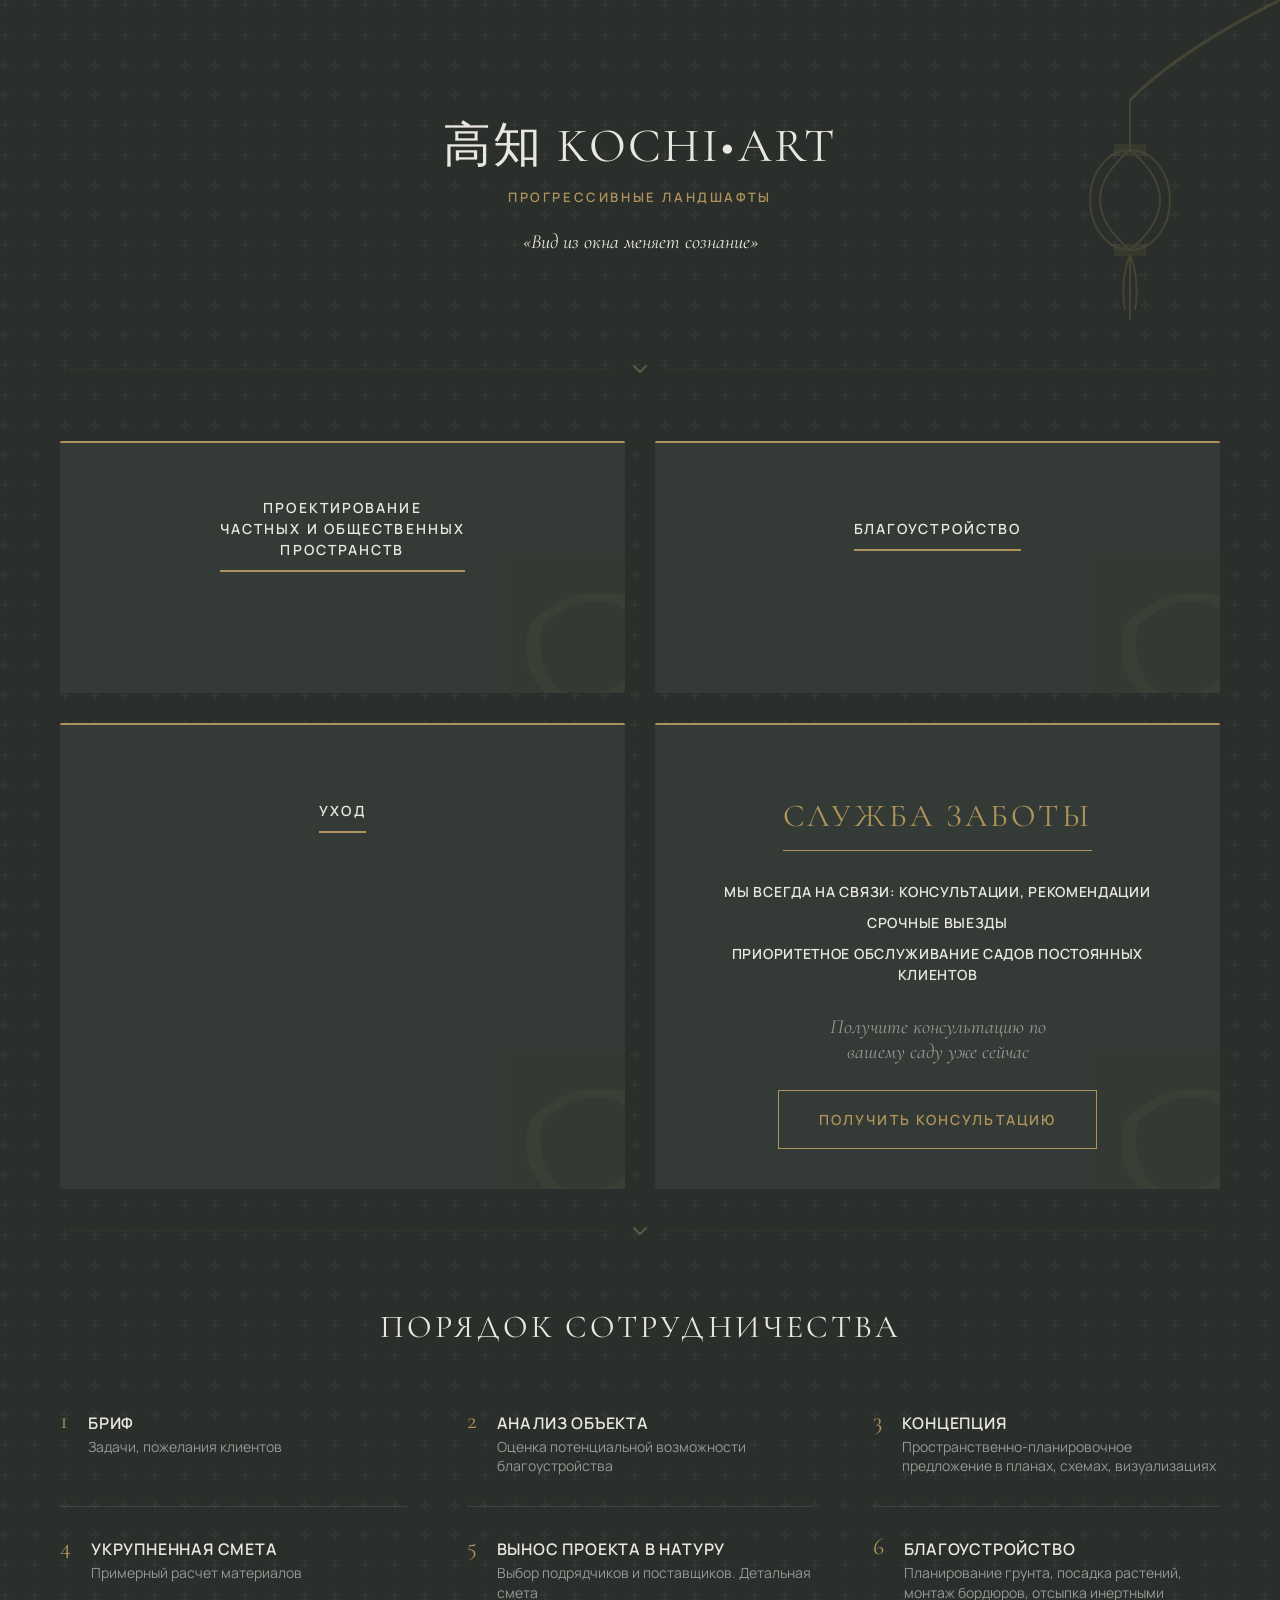
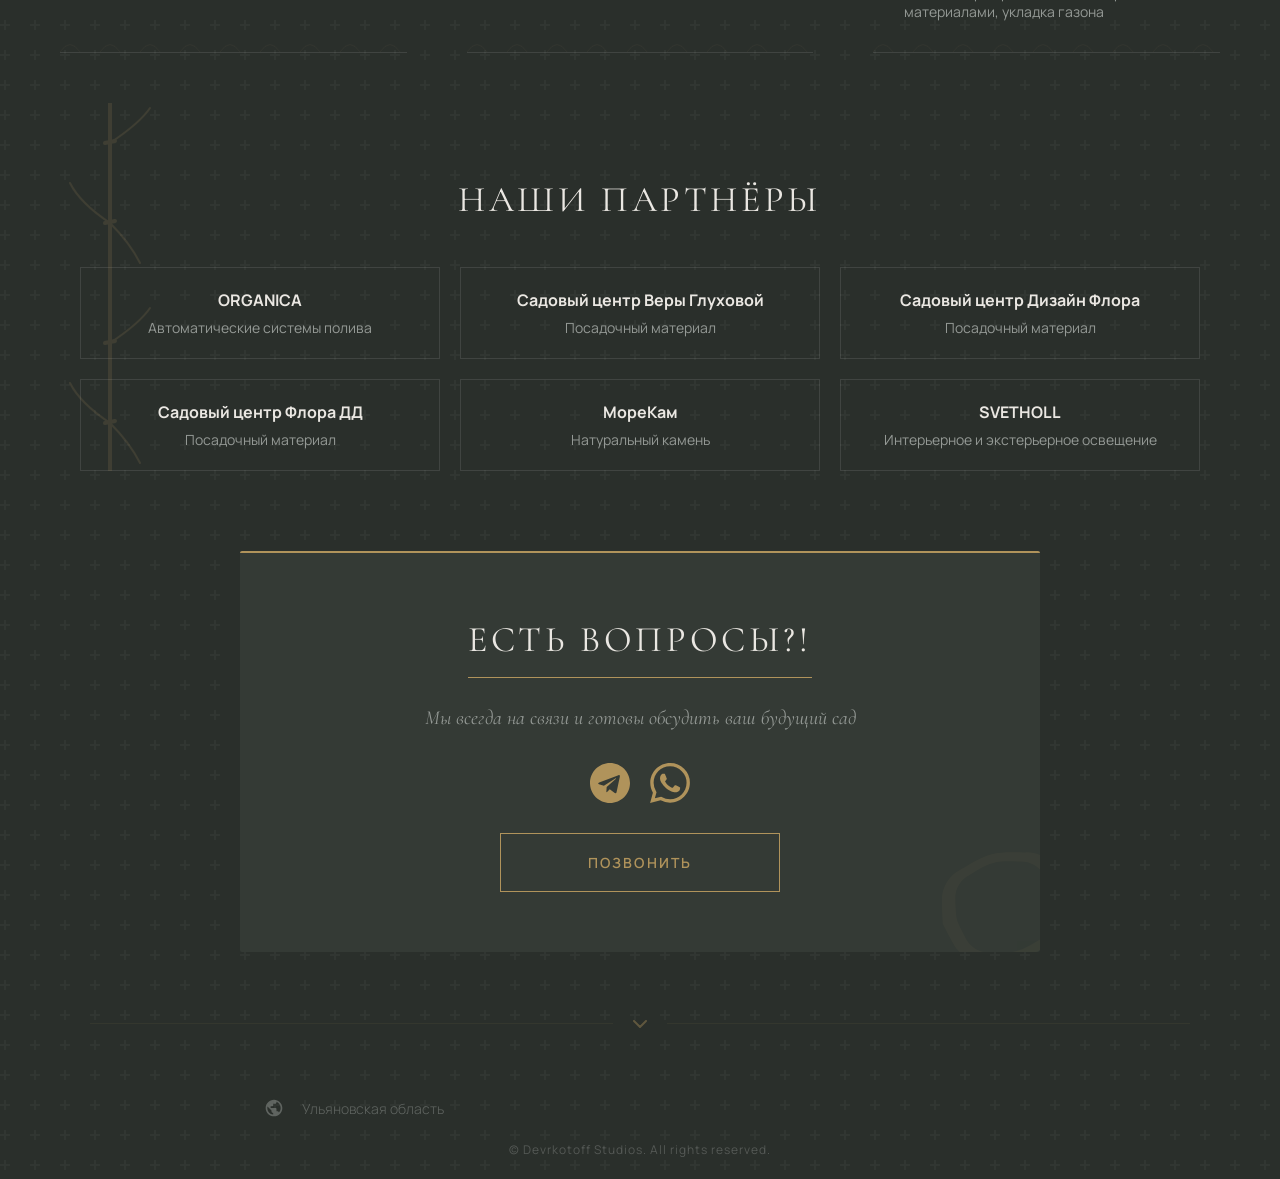
==== commit b7d542ba: "Update print statement from 'Hello' to 'Goodbye'" ====
--- a/index.html
+++ b/index.html
@@ -1 +1,421 @@
-<!DOCTYPE html> <html lang="ru"> <head> <meta charset="UTF-8"> <meta name="viewport" content="width=device-width, initial-scale=1.0"> <title>KOCHI•ART | Ландшафт</title> <meta name="author" content="KOCHI ART"> <meta name="copyright" content="KOCHI ART, 2026"> <link rel="preconnect" href="https://fonts.googleapis.com"> <link rel="preconnect" href="https://fonts.gstatic.com" crossorigin> <link href="https://fonts.googleapis.com/css2?family=Cormorant+Garamond:ital,wght@0,300;0,400;0,600;1,400&family=Manrope:wght@200;300;400;600&display=swap" rel="stylesheet"> <link rel="stylesheet" href="https://cdn.jsdelivr.net/npm/swiper@11/swiper-bundle.min.css"> <link rel="stylesheet" href="style.css"> </head> <body> <header class="profile"> <img src="images/avatar.jpg" alt="Аватар" class="avatar"> <h1 class="main-title">高知 KOCHI•ART</h1> <p class="description">прогрессивные ландшафты</p> <p class="slogan">«Вид из окна меняет сознание»</p> </header> <div class="header-divider"> <svg width="24" height="24" viewBox="0 0 24 24" fill="none" xmlns="http://www.w3.org/2000/svg"> <path d="M6 9L12 15L18 9" stroke="currentColor" stroke-width="2" stroke-linecap="round" stroke-linejoin="round"/> </svg> </div> <main class="main-grid"> <section class="service-section service-card" id="services"> <div class="carousel-header"> <h2 class="block-title">ПРОЕКТИРОВАНИЕ<br>ЧАСТНЫХ И ОБЩЕСТВЕННЫХ<br>ПРОСТРАНСТВ</h2> <div class="separator">•</div> </div> <div class="swiper-container"> <div class="swiper mySwiper"> <div class="swiper-wrapper"> <div class="swiper-slide"><img src="images/photo1.jpg" alt="Проект 1"></div> <div class="swiper-slide"><img src="images/photo2.jpg" alt="Проект 2"></div> <div class="swiper-slide"><img src="images/photo3.jpg" alt="Проект 3"></div> <div class="swiper-slide"><img src="images/photo4.jpg" alt="Проект 4"></div> <div class="swiper-slide"><img src="images/photo5.jpg" alt="Проект 5"></div> </div> <div class="swiper-button-next"></div> <div class="swiper-button-prev"></div> </div> <div class="swiper-pagination-outer"></div> </div> </section> <section class="service-section service-card"> <div class="carousel-header"> <h2 class="block-title">БЛАГОУСТРОЙСТВО</h2> <div class="separator">•</div> </div> <div class="swiper-container"> <div class="swiper mySwiper2"> <div class="swiper-wrapper"> <div class="swiper-slide"><img src="images/photo6.jpg" alt="Благоустройство 1"></div> <div class="swiper-slide"><img src="images/photo7.jpg" alt="Благоустройство 2"></div> <div class="swiper-slide"><img src="images/photo8.jpg" alt="Благоустройство 3"></div> <div class="swiper-slide"><img src="images/photo9.jpg" alt="Благоустройство 4"></div> </div> <div class="swiper-button-next"></div> <div class="swiper-button-prev"></div> </div> <div class="swiper-pagination-outer"></div> </div> </section> <section class="service-section service-card"> <div class="carousel-header"> <h2 class="block-title">УХОД</h2> <div class="separator">•</div> </div> <div class="swiper-container"> <div class="swiper mySwiper3"> <div class="swiper-wrapper"> <div class="swiper-slide"><img src="images/photo10.jpg" alt="Уход 1"></div> <div class="swiper-slide"><img src="images/photo11.jpg" alt="Уход 2"></div> <div class="swiper-slide"><img src="images/photo1.jpg" alt="Уход 3"></div> <div class="swiper-slide"><img src="images/photo2.jpg" alt="Уход 4"></div> </div> <div class="swiper-button-next"></div> <div class="swiper-button-prev"></div> </div> <div class="swiper-pagination-outer"></div> </div> </section> <section class="service-section care-card"> <div class="separator">•</div> <h2 class="care-title">СЛУЖБА ЗАБОТЫ</h2> <div class="care-features"> <p class="care-feature">мы всегда на связи: консультации, рекомендации</p> <p class="care-feature">срочные выезды</p> <p class="care-feature">приоритетное обслуживание садов постоянных клиентов</p> </div> <p class="care-cta-text">Получите консультацию по<br>вашему саду уже сейчас</p> <a href="https://t.me/k_irina_dd" class="care-cta-button"> Получить консультацию </a> </section> </main> <div class="header-divider" style="margin-top: 30px;"> <svg width="24" height="24" viewBox="0 0 24 24" fill="none" xmlns="http://www.w3.org/2000/svg"> <path d="M6 9L12 15L18 9" stroke="currentColor" stroke-width="2" stroke-linecap="round" stroke-linejoin="round"/> </svg> </div> <div class="section-wrapper"> <h2 class="cooperation-title">ПОРЯДОК СОТРУДНИЧЕСТВА</h2> <div class="cooperation-list"> <div class="cooperation-item"> <div class="coop-number">1</div> <div class="coop-text"> <div class="coop-name">Бриф</div> <div class="coop-desc">Задачи, пожелания клиентов</div> </div> </div> <div class="cooperation-item"> <div class="coop-number">2</div> <div class="coop-text"> <div class="coop-name">Анализ объекта</div> <div class="coop-desc">Оценка потенциальной возможности благоустройства</div> </div> </div> <div class="cooperation-item"> <div class="coop-number">3</div> <div class="coop-text"> <div class="coop-name">Концепция</div> <div class="coop-desc">Пространственно-планировочное предложение в планах, схемах, визуализациях</div> </div> </div> <div class="cooperation-item"> <div class="coop-number">4</div> <div class="coop-text"> <div class="coop-name">Укрупненная смета</div> <div class="coop-desc">Примерный расчет материалов</div> </div> </div> <div class="cooperation-item"> <div class="coop-number">5</div> <div class="coop-text"> <div class="coop-name">Вынос проекта в натуру</div> <div class="coop-desc">Выбор подрядчиков и поставщиков. Детальная смета</div> </div> </div> <div class="cooperation-item"> <div class="coop-number">6</div> <div class="coop-text"> <div class="coop-name">Благоустройство</div> <div class="coop-desc">Планирование грунта, посадка растений, монтаж бордюров, отсыпка инертными материалами, укладка газона</div> </div> </div> </div> <div class="partners-block section-wrapper"> <h2 class="partners-title">НАШИ ПАРТНЁРЫ</h2> <div class="partners-grid"> <div class="partner-item"> <div class="partner-name">ORGANICA</div> <div class="partner-desc">Автоматические системы полива</div> </div> <div class="partner-item"> <div class="partner-name">Садовый центр Веры Глуховой</div> <div class="partner-desc">Посадочный материал</div> </div> <div class="partner-item"> <div class="partner-name">Садовый центр Дизайн Флора</div> <div class="partner-desc">Посадочный материал</div> </div> <div class="partner-item"> <div class="partner-name">Садовый центр Флора ДД</div> <div class="partner-desc">Посадочный материал</div> </div> <div class="partner-item"> <div class="partner-name">МореКам</div> <div class="partner-desc">Натуральный камень</div> </div> <div class="partner-item"> <div class="partner-name">SVETHOLL</div> <div class="partner-desc">Интерьерное и экстерьерное освещение</div> </div> </div> </div> <div class="section-wrapper"> <div class="contacts-block"> <h2 class="questions-title">ЕСТЬ ВОПРОСЫ?!</h2> <p class="answer-text">Мы всегда на связи и готовы обсудить ваш будущий сад</p> <div class="messengers-row"> <a href="https://t.me/k_irina_dd" class="messenger-btn" title="Telegram"> <svg viewBox="0 0 24 24" fill="currentColor"> <path d="M12 0C5.373 0 0 5.373 0 12s5.373 12 12 12 12-5.373 12-12S18.627 0 12 0zm5.894 8.221l-1.97 9.28c-.145.658-.537.818-1.084.508l-3-2.21-1.446 1.394c-.14.18-.357.295-.6.295l.213-3.053 5.56-5.022c.242-.213-.054-.334-.373-.121l-6.869 4.326-2.96-.924c-.64-.203-.658-.64.135-.954l11.566-4.458c.538-.196 1.006.128.832.941z"/> </svg> </a> <a href="https://wa.me/79176158055" class="messenger-btn" title="WhatsApp"> <svg viewBox="0 0 24 24" fill="currentColor"> <path d="M17.472 14.382c-.297-.149-1.758-.867-2.03-.967-.273-.099-.471-.148-.67.15-.197.297-.767.966-.94 1.164-.173.199-.347.223-.644.075-.297-.15-1.255-.463-2.39-1.475-.883-.788-1.48-1.761-1.653-2.059-.173-.297-.018-.458.13-.606.134-.133.298-.347.446-.52.149-.174.198-.298.298-.497.099-.198.05-.371-.025-.52-.075-.149-.669-1.612-.916-2.207-.242-.579-.487-.5-.669-.51-.173-.008-.371-.01-.57-.01-.198 0-.52.074-.792.372-.272.297-1.04 1.016-1.04 2.479 0 1.462 1.065 2.875 1.213 3.074.149.198 2.096 3.2 5.077 4.487.709.306 1.262.489 1.694.625.712.227 1.36.195 1.871.118.571-.085 1.758-.719 2.006-1.413.248-.694.248-1.289.173-1.413-.074-.124-.272-.198-.57-.347m-5.421 7.403h-.004a9.87 9.87 0 01-5.031-1.378l-.361-.214-3.741.982.998-3.648-.235-.374a9.86 9.86 0 01-1.51-5.26c.001-5.45 4.436-9.884 9.888-9.884 2.64 0 5.122 1.03 6.988 2.898a9.825 9.825 0 012.893 6.994c-.003 5.45-4.437 9.884-9.885 9.884m8.413-18.297A11.815 11.815 0 0012.05 0C5.495 0 .16 5.335.157 11.892c0 2.096.547 4.142 1.588 5.945L.057 24l6.305-1.654a11.882 11.882 0 005.683 1.448h.005c6.554 0 11.89-5.335 11.893-11.893a11.821 11.821 0 00-3.48-8.413z"/> </svg> </a> </div> <a href="tel:+79176158055" class="care-cta-button call-button"> Позвонить </a> </div> </div> <div class="header-divider"> <svg width="24" height="24" viewBox="0 0 24 24" fill="none" xmlns="http://www.w3.org/2000/svg"> <path d="M6 9L12 15L18 9" stroke="currentColor" stroke-width="2" stroke-linecap="round" stroke-linejoin="round"/> </svg> </div> <div class="footer-location"> <svg width="20" height="20" viewBox="0 0 24 24" fill="currentColor" xmlns="http://www.w3.org/2000/svg" style="margin-right: 8px;"> <path d="M12 2C6.48 2 2 6.48 2 12C2 17.52 6.48 22 12 22C17.52 22 22 17.52 22 12C22 6.48 17.52 2 12 2ZM11 19.93C7.05 19.44 4 16.08 4 12C4 11.38 4.08 10.79 4.21 10.21L9 15V16C9 17.1 9.9 18 11 18V19.93ZM17.9 17.39C17.64 16.58 16.9 16 16 16H15V13C15 12.45 14.55 12 14 12H8V10H10C10.55 10 11 9.55 11 9V7H13C14.1 7 15 6.1 15 5V4.59C17.93 5.78 20 8.65 20 12C20 14.08 19.2 15.97 17.9 17.39Z"/> </svg> <span>Ульяновская область</span> </div> <a href="https://devrkotoff.ru" target="_blank" class="designer-credit">© <span class="year"></span> Devrkotoff Studios. All rights reserved.</a> <script src="https://cdn.jsdelivr.net/npm/swiper@11/swiper-bundle.min.js"></script> <script> const sliders = ['.mySwiper', '.mySwiper2', '.mySwiper3']; sliders.forEach(selector => { new Swiper(selector, { centeredSlides: true, loop: true, loopedSlides: 4, slideToClickedSlide: true, grabCursor: true, observer: true, observeParents: true, watchSlidesProgress: true, roundLengths: true, navigation: { nextEl: `${selector} .swiper-button-next`, prevEl: `${selector} .swiper-button-prev`, }, pagination: { el: `${selector} + .swiper-pagination-outer`, type: 'bullets', clickable: true, }, breakpoints: { 320: { slidesPerView: 'auto', spaceBetween: 5 }, 768: { slidesPerView: 'auto', spaceBetween: 10 } } }); }); document.addEventListener('DOMContentLoaded', function() { const year = new Date().getFullYear(); document.querySelectorAll('.year').forEach(el => { el.textContent = year; }); }); document.addEventListener('contextmenu', event => event.preventDefault()); document.addEventListener('dragstart', event => event.preventDefault()); document.addEventListener('keydown', function(e) { if ( e.keyCode == 123 || (e.ctrlKey && e.shiftKey && (e.keyCode == 73 || e.keyCode == 74)) || (e.ctrlKey && e.keyCode == 85) ) { e.preventDefault(); } }); </script> </body> </html>+<!DOCTYPE html>
+<html lang="ru">
+<head>
+    <meta charset="UTF-8">
+    <meta name="viewport" content="width=device-width, initial-scale=1.0">
+    <title>KOCHI•ART | Ландшафт</title>
+    <meta name="author" content="KOCHI ART">
+    <meta name="copyright" content="KOCHI ART, 2026">
+    <link rel="preconnect" href="https://fonts.googleapis.com">
+    <link rel="preconnect" href="https://fonts.gstatic.com" crossorigin>
+    <link href="https://fonts.googleapis.com/css2?family=Cormorant+Garamond:ital,wght@0,300;0,400;0,600;1,400&family=Manrope:wght@200;300;400;600&display=swap" rel="stylesheet">
+    <link rel="stylesheet" href="https://cdn.jsdelivr.net/npm/swiper@11/swiper-bundle.min.css">
+    <link rel="stylesheet" href="style.css">
+</head>
+<body>
+    <header class="profile">
+        <img src="" alt="Аватар" class="avatar" id="main-avatar" style="display: none;">
+        <h1 class="main-title">高知 KOCHI•ART</h1>
+        <p class="description">прогрессивные ландшафты</p>
+        <p class="slogan">«Вид из окна меняет сознание»</p>
+    </header>
+
+    <div class="header-divider">
+        <svg width="24" height="24" viewBox="0 0 24 24" fill="none" xmlns="http://www.w3.org/2000/svg">
+            <path d="M6 9L12 15L18 9" stroke="currentColor" stroke-width="2" stroke-linecap="round" stroke-linejoin="round"/>
+        </svg>
+    </div>
+
+    <main class="main-grid">
+            
+            <section class="service-section service-card" id="services">
+                <div class="carousel-header">
+                    <h2 class="block-title">ПРОЕКТИРОВАНИЕ<br>ЧАСТНЫХ И ОБЩЕСТВЕННЫХ<br>ПРОСТРАНСТВ</h2>
+                    <div class="separator">•</div>
+                </div>
+                
+                <div class="swiper-container">
+                    <div class="swiper mySwiper">
+                        <div class="swiper-wrapper">
+                            <!-- Слайды генерируются через JS -->
+                        </div>
+                        <div class="swiper-button-next"></div>
+                        <div class="swiper-button-prev"></div>
+                    </div>
+                    <div class="swiper-pagination-outer"></div>
+                </div>
+            </section>
+
+            <section class="service-section service-card">
+                <div class="carousel-header">
+                    <h2 class="block-title">БЛАГОУСТРОЙСТВО</h2>
+                    <div class="separator">•</div>
+                </div>
+                
+                <div class="swiper-container">
+                    <div class="swiper mySwiper2">
+                        <div class="swiper-wrapper">
+                            <!-- Слайды генерируются через JS -->
+                        </div>
+                        <div class="swiper-button-next"></div>
+                        <div class="swiper-button-prev"></div>
+                    </div>
+                    <div class="swiper-pagination-outer"></div>
+                </div>
+            </section>
+
+            <section class="service-section service-card">
+                <div class="carousel-header">
+                    <h2 class="block-title">УХОД</h2>
+                    <div class="separator">•</div>
+                </div>
+                
+                <div class="swiper-container">
+                    <div class="swiper mySwiper3">
+                        <div class="swiper-wrapper">
+                            <!-- Слайды генерируются через JS -->
+                        </div>
+                        <div class="swiper-button-next"></div>
+                        <div class="swiper-button-prev"></div>
+                    </div>
+                    <div class="swiper-pagination-outer"></div>
+                </div>
+            </section>
+
+            <section class="service-section care-card">
+                <div class="separator">•</div>
+                <h2 class="care-title">СЛУЖБА ЗАБОТЫ</h2>
+                
+                <div class="care-features">
+                    <p class="care-feature">мы всегда на связи: консультации, рекомендации</p>
+                    <p class="care-feature">срочные выезды</p>
+                    <p class="care-feature">приоритетное обслуживание садов постоянных клиентов</p>
+                </div>
+
+                <p class="care-cta-text">Получите консультацию по<br>вашему саду уже сейчас</p>
+
+                <a href="https://t.me/k_irina_dd" class="care-cta-button">
+                    Получить консультацию
+                </a>
+            </section>
+
+    </main>
+
+    <div class="header-divider" style="margin-top: 30px;">
+        <svg width="24" height="24" viewBox="0 0 24 24" fill="none" xmlns="http://www.w3.org/2000/svg">
+            <path d="M6 9L12 15L18 9" stroke="currentColor" stroke-width="2" stroke-linecap="round" stroke-linejoin="round"/>
+        </svg>
+    </div>
+
+    <div class="section-wrapper">
+        <h2 class="cooperation-title">ПОРЯДОК СОТРУДНИЧЕСТВА</h2>
+
+    <div class="cooperation-list">
+        <div class="cooperation-item">
+            <div class="coop-number">1</div>
+            <div class="coop-text">
+                <div class="coop-name">Бриф</div>
+                <div class="coop-desc">Задачи, пожелания клиентов</div>
+            </div>
+        </div>
+        <div class="cooperation-item">
+            <div class="coop-number">2</div>
+            <div class="coop-text">
+                <div class="coop-name">Анализ объекта</div>
+                <div class="coop-desc">Оценка потенциальной возможности благоустройства</div>
+            </div>
+        </div>
+        <div class="cooperation-item">
+            <div class="coop-number">3</div>
+            <div class="coop-text">
+                <div class="coop-name">Концепция</div>
+                <div class="coop-desc">Пространственно-планировочное предложение в планах, схемах, визуализациях</div>
+            </div>
+        </div>
+        <div class="cooperation-item">
+            <div class="coop-number">4</div>
+            <div class="coop-text">
+                <div class="coop-name">Укрупненная смета</div>
+                <div class="coop-desc">Примерный расчет материалов</div>
+            </div>
+        </div>
+        <div class="cooperation-item">
+            <div class="coop-number">5</div>
+            <div class="coop-text">
+                <div class="coop-name">Вынос проекта в натуру</div>
+                <div class="coop-desc">Выбор подрядчиков и поставщиков. Детальная смета</div>
+            </div>
+        </div>
+        <div class="cooperation-item">
+            <div class="coop-number">6</div>
+            <div class="coop-text">
+                <div class="coop-name">Благоустройство</div>
+                <div class="coop-desc">Планирование грунта, посадка растений, монтаж бордюров, отсыпка инертными материалами, укладка газона</div>
+            </div>
+        </div>
+    </div>
+
+    <div class="partners-block section-wrapper">
+        <h2 class="partners-title">НАШИ ПАРТНЁРЫ</h2>
+        
+        <div class="partners-grid">
+            <div class="partner-item">
+                <div class="partner-name">ORGANICA</div>
+                <div class="partner-desc">Автоматические системы полива</div>
+            </div>
+            <div class="partner-item">
+                <div class="partner-name">Садовый центр Веры Глуховой</div>
+                <div class="partner-desc">Посадочный материал</div>
+            </div>
+            <div class="partner-item">
+                <div class="partner-name">Садовый центр Дизайн Флора</div>
+                <div class="partner-desc">Посадочный материал</div>
+            </div>
+            <div class="partner-item">
+                <div class="partner-name">Садовый центр Флора ДД</div>
+                <div class="partner-desc">Посадочный материал</div>
+            </div>
+            <div class="partner-item">
+                <div class="partner-name">МореКам</div>
+                <div class="partner-desc">Натуральный камень</div>
+            </div>
+            <div class="partner-item">
+                <div class="partner-name">SVETHOLL</div>
+                <div class="partner-desc">Интерьерное и экстерьерное освещение</div>
+            </div>
+        </div>
+    </div>
+
+        <div class="section-wrapper">
+            <div class="contacts-block">
+                <h2 class="questions-title">ЕСТЬ ВОПРОСЫ?!</h2>
+                <p class="answer-text">Мы всегда на связи и готовы обсудить ваш будущий сад</p>
+
+                <div class="messengers-row">
+                    <a href="https://t.me/k_irina_dd" class="messenger-btn" title="Telegram">
+                        <svg viewBox="0 0 24 24" fill="currentColor">
+                            <path d="M12 0C5.373 0 0 5.373 0 12s5.373 12 12 12 12-5.373 12-12S18.627 0 12 0zm5.894 8.221l-1.97 9.28c-.145.658-.537.818-1.084.508l-3-2.21-1.446 1.394c-.14.18-.357.295-.6.295l.213-3.053 5.56-5.022c.242-.213-.054-.334-.373-.121l-6.869 4.326-2.96-.924c-.64-.203-.658-.64.135-.954l11.566-4.458c.538-.196 1.006.128.832.941z"/>
+                        </svg>
+                    </a>
+                    <a href="https://wa.me/79176158055" class="messenger-btn" title="WhatsApp">
+                        <svg viewBox="0 0 24 24" fill="currentColor">
+                            <path d="M17.472 14.382c-.297-.149-1.758-.867-2.03-.967-.273-.099-.471-.148-.67.15-.197.297-.767.966-.94 1.164-.173.199-.347.223-.644.075-.297-.15-1.255-.463-2.39-1.475-.883-.788-1.48-1.761-1.653-2.059-.173-.297-.018-.458.13-.606.134-.133.298-.347.446-.52.149-.174.198-.298.298-.497.099-.198.05-.371-.025-.52-.075-.149-.669-1.612-.916-2.207-.242-.579-.487-.5-.669-.51-.173-.008-.371-.01-.57-.01-.198 0-.52.074-.792.372-.272.297-1.04 1.016-1.04 2.479 0 1.462 1.065 2.875 1.213 3.074.149.198 2.096 3.2 5.077 4.487.709.306 1.262.489 1.694.625.712.227 1.36.195 1.871.118.571-.085 1.758-.719 2.006-1.413.248-.694.248-1.289.173-1.413-.074-.124-.272-.198-.57-.347m-5.421 7.403h-.004a9.87 9.87 0 01-5.031-1.378l-.361-.214-3.741.982.998-3.648-.235-.374a9.86 9.86 0 01-1.51-5.26c.001-5.45 4.436-9.884 9.888-9.884 2.64 0 5.122 1.03 6.988 2.898a9.825 9.825 0 012.893 6.994c-.003 5.45-4.437 9.884-9.885 9.884m8.413-18.297A11.815 11.815 0 0012.05 0C5.495 0 .16 5.335.157 11.892c0 2.096.547 4.142 1.588 5.945L.057 24l6.305-1.654a11.882 11.882 0 005.683 1.448h.005c6.554 0 11.89-5.335 11.893-11.893a11.821 11.821 0 00-3.48-8.413z"/>
+                        </svg>
+                    </a>
+                </div>
+
+                <a href="tel:+79176158055" class="care-cta-button call-button">
+                    Позвонить
+                </a>
+            </div>
+        </div>
+
+        <div class="header-divider">
+            <svg width="24" height="24" viewBox="0 0 24 24" fill="none" xmlns="http://www.w3.org/2000/svg">
+                <path d="M6 9L12 15L18 9" stroke="currentColor" stroke-width="2" stroke-linecap="round" stroke-linejoin="round"/>
+            </svg>
+        </div>
+
+        <div class="footer-location">
+            <svg width="20" height="20" viewBox="0 0 24 24" fill="currentColor" xmlns="http://www.w3.org/2000/svg" style="margin-right: 8px;">
+                <path d="M12 2C6.48 2 2 6.48 2 12C2 17.52 6.48 22 12 22C17.52 22 22 17.52 22 12C22 6.48 17.52 2 12 2ZM11 19.93C7.05 19.44 4 16.08 4 12C4 11.38 4.08 10.79 4.21 10.21L9 15V16C9 17.1 9.9 18 11 18V19.93ZM17.9 17.39C17.64 16.58 16.9 16 16 16H15V13C15 12.45 14.55 12 14 12H8V10H10C10.55 10 11 9.55 11 9V7H13C14.1 7 15 6.1 15 5V4.59C17.93 5.78 20 8.65 20 12C20 14.08 19.2 15.97 17.9 17.39Z"/>
+            </svg>
+            <span>Ульяновская область</span>
+        </div>
+
+        <a href="https://devrkotoff.ru" target="_blank" class="designer-credit">© <span class="year"></span> Devrkotoff Studios. All rights reserved.</a>
+    <script src="https://cdn.jsdelivr.net/npm/swiper@11/swiper-bundle.min.js"></script>
+    <script type="module">
+        import { initializeApp } from "https://www.gstatic.com/firebasejs/10.8.1/firebase-app.js";
+        import { getFirestore, doc, getDoc } from "https://www.gstatic.com/firebasejs/10.8.1/firebase-firestore.js";
+
+        // --- ВСТАВЬ СВОЙ FIREBASE CONFIG СЮДА ---
+        const firebaseConfig = {
+            apiKey: "AIzaSyBBUJaS5O2-w-IiRx6ViQhjwE4ZxyHqDXY",
+            authDomain: "kochi-art-web.firebaseapp.com",
+            projectId: "kochi-art-web",
+            storageBucket: "kochi-art-web.firebasestorage.app",
+            messagingSenderId: "136666014395",
+            appId: "1:136666014395:web:f30ea60b93405df8563f9e",
+            measurementId: "G-C6QZ6PLXWJ"
+        };
+        // ----------------------------------------
+
+        function loadSliderImages(swiperClass, imagesArray) {
+            const wrapper = document.querySelector(`${swiperClass} .swiper-wrapper`);
+            if (!wrapper) return;
+            
+            wrapper.innerHTML = ''; // Очищаем текущие хардкодные слайды
+            
+            imagesArray.forEach(mediaUrl => {
+                const slide = document.createElement('div');
+                slide.className = 'swiper-slide';
+                
+                if (mediaUrl.includes('youtube') || mediaUrl.includes('youtu.be') || mediaUrl.includes('rutube')) {
+                    let embedUrl = mediaUrl;
+                    if (mediaUrl.includes('youtu.be/')) {
+                        const vid = mediaUrl.split('youtu.be/')[1].split('?')[0];
+                        embedUrl = `https://www.youtube.com/embed/${vid}?autoplay=1&mute=1&loop=1&controls=0&playlist=${vid}&rel=0`;
+                    } else if (mediaUrl.includes('youtube.com/watch')) { 
+                        try { const vid = new URL(mediaUrl).searchParams.get('v'); embedUrl = `https://www.youtube.com/embed/${vid}?autoplay=1&mute=1&loop=1&controls=0&playlist=${vid}&rel=0`; } catch(e){} 
+                    } else if (mediaUrl.includes('rutube.ru/video/')) {
+                        const vid = mediaUrl.split('rutube.ru/video/')[1].split('/')[0];
+                        embedUrl = `https://rutube.ru/play/embed/${vid}?autoplay=1&mute=1`;
+                    }
+                    
+                    slide.innerHTML = `<iframe src="${embedUrl}" frameborder="0" allow="autoplay; encrypted-media; fullscreen" allowfullscreen style="width:100%; height:100%; pointer-events:none;"></iframe>`;
+                } else if (mediaUrl.match(/\.(mp4|webm|ogg)$/i)) {
+                    slide.innerHTML = `<video src="${mediaUrl}" autoplay loop muted playsinline style="width:100%; height:100%; object-fit:cover; pointer-events:none;"></video>`;
+                } else {
+                    slide.innerHTML = `<img src="${mediaUrl}" alt="Проект">`;
+                }
+                wrapper.appendChild(slide);
+            });
+        }
+
+        function initSwipers() {
+            const sliders = ['.mySwiper', '.mySwiper2', '.mySwiper3'];
+            sliders.forEach(selector => {
+                new Swiper(selector, {
+                    centeredSlides: true,
+                    loop: true,
+                    loopedSlides: 4,
+                    slideToClickedSlide: true,
+                    grabCursor: true,
+                    observer: true,
+                    observeParents: true,
+                    watchSlidesProgress: true,
+                    roundLengths: true,
+                    navigation: {
+                        nextEl: `${selector} .swiper-button-next`,
+                        prevEl: `${selector} .swiper-button-prev`,
+                    },
+                    pagination: {
+                        el: `${selector} + .swiper-pagination-outer`,
+                        type: 'bullets',
+                        clickable: true,
+                    },
+                    breakpoints: {
+                        320: { slidesPerView: 'auto', spaceBetween: 5 },
+                        768: { slidesPerView: 'auto', spaceBetween: 10 }
+                    }
+                });
+            });
+        }
+
+        // Главная функция: забирает данные и рисует сайт
+        async function renderSiteContent() {
+            const app = initializeApp(firebaseConfig);
+            const db = getFirestore(app);
+
+            try {
+                // Подтягиваем новые тексты из админки
+                const mainSnap = await getDoc(doc(db, "content", "main"));
+                if (mainSnap.exists()) {
+                    const md = mainSnap.data();
+                    
+                    // Функции-помощники для безопасной подстановки данных
+                    const setHTML = (sel, id) => { const el = document.querySelector(sel); if(el && md[id]) el.innerHTML = md[id].replace(/\n/g, '<br>'); };
+                    const setText = (sel, id) => { const el = document.querySelector(sel); if(el && md[id]) el.textContent = md[id]; };
+                    const setHref = (sel, id) => { const el = document.querySelector(sel); if(el && md[id]) el.href = md[id]; };
+                    const setAll = (sel, ids) => { const els = document.querySelectorAll(sel); els.forEach((el, i) => { if(md[ids[i]]) el.textContent = md[ids[i]]; }); };
+                    if (md['avatar-url']) { 
+                        const av = document.getElementById('main-avatar'); 
+                        if(av) { av.src = md['avatar-url']; av.style.display = 'block'; }
+                    }
+
+                    // Главный экран и Слайдеры
+                    setHTML('.main-title', 'hero-title');
+                    setText('.description', 'hero-desc');
+                    setText('.slogan', 'hero-slogan');
+
+                    const titles = document.querySelectorAll('.block-title');
+                    if (md['title-s1'] && titles[0]) titles[0].innerHTML = md['title-s1'].replace(/\n/g, '<br>');
+                    if (md['title-s2'] && titles[1]) titles[1].innerHTML = md['title-s2'].replace(/\n/g, '<br>');
+                    if (md['title-s3'] && titles[2]) titles[2].innerHTML = md['title-s3'].replace(/\n/g, '<br>');
+
+                    // Служба заботы
+                    setText('.care-title', 'care-title');
+                    setAll('.care-feature', ['care-f1', 'care-f2', 'care-f3']);
+                    setHTML('.care-cta-text', 'care-cta');
+                    setHref('.care-cta-button', 'care-link');
+                    if(md['care-btn-text']) document.querySelector('.care-cta-button').textContent = md['care-btn-text'];
+
+                    // Сотрудничество
+                    setText('.cooperation-title', 'coop-title');
+                    setAll('.coop-name', ['coop1-n', 'coop2-n', 'coop3-n', 'coop4-n', 'coop5-n', 'coop6-n']);
+                    setAll('.coop-desc', ['coop1-d', 'coop2-d', 'coop3-d', 'coop4-d', 'coop5-d', 'coop6-d']);
+
+                    // Партнеры
+                    setText('.partners-title', 'part-title');
+                    setAll('.partner-name', ['p1-n', 'p2-n', 'p3-n', 'p4-n', 'p5-n', 'p6-n']);
+                    setAll('.partner-desc', ['p1-d', 'p2-d', 'p3-d', 'p4-d', 'p5-d', 'p6-d']);
+                    const pItems = document.querySelectorAll('.partner-item');
+                    for(let i=1; i<=6; i++) {
+                        if (md[`p${i}-l`] && pItems[i-1]) {
+                            pItems[i-1].style.cursor = 'pointer';
+                            pItems[i-1].onclick = () => {
+                                let url = md[`p${i}-l`];
+                                if (!url.startsWith('http://') && !url.startsWith('https://')) {
+                                    url = 'https://' + url;
+                                }
+                                window.open(url, '_blank');
+                            };
+                            pItems[i-1].title = "Перейти на сайт партнера";
+                        }
+                    }
+
+                    // Контакты
+                    setText('.questions-title', 'contact-title');
+                    setText('.answer-text', 'contact-desc');
+                    const messengers = document.querySelectorAll('.messenger-btn');
+                    if(md['tg-link'] && messengers[0]) messengers[0].href = md['tg-link'];
+                    if(md['wa-link'] && messengers[1]) messengers[1].href = md['wa-link'];
+                    setHref('.call-button', 'phone-link');
+                    if(md['contact-btn-text']) document.querySelector('.call-button').textContent = md['contact-btn-text'];
+                    setText('.footer-location span', 'location-text');
+                }
+
+                // Подтягиваем картинки
+                const docSnap = await getDoc(doc(db, "content", "sliders"));
+                const data = docSnap.exists() ? docSnap.data() : {};
+                
+                const carousel1 = data.carousel1 || [];
+                const carousel2 = data.carousel2 || [];
+                const carousel3 = data.carousel3 || [];
+
+                loadSliderImages('.mySwiper', carousel1);
+                loadSliderImages('.mySwiper2', carousel2);
+                loadSliderImages('.mySwiper3', carousel3);
+            } catch (error) {
+                console.error("Не удалось загрузить данные из базы, показываю оффлайн версию.", error);
+            } finally {
+                initSwipers(); // Обязательно инициализируем свайпер после загрузки
+            }
+        }
+        
+        renderSiteContent();
+
+        document.addEventListener('DOMContentLoaded', function() {
+            const year = new Date().getFullYear();
+            document.querySelectorAll('.year').forEach(el => {
+                el.textContent = year;
+            });
+        });
+
+        document.addEventListener('contextmenu', event => event.preventDefault());
+
+        document.addEventListener('dragstart', event => event.preventDefault());
+
+        document.addEventListener('keydown', function(e) {
+            if (
+                e.keyCode == 123 ||
+                (e.ctrlKey && e.shiftKey && (e.keyCode == 73 || e.keyCode == 74)) ||
+                (e.ctrlKey && e.keyCode == 85)
+            ) {
+                e.preventDefault();
+            }
+        });
+    </script>
+</body>
+</html>
